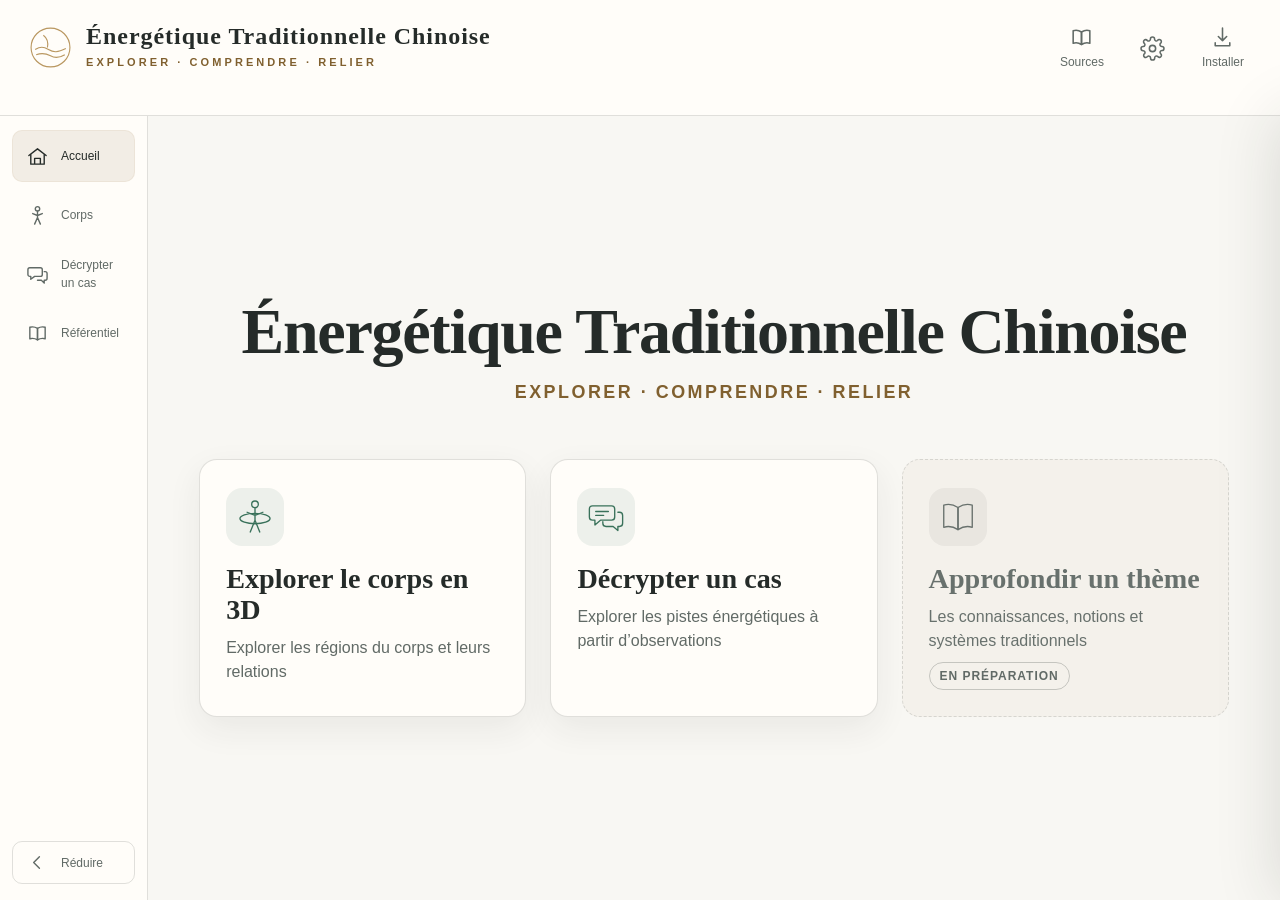
==== index.html @ ff56971a "Démo : bras au-dessus de l'horizontale, Homme de Vitruve (acuponcture 1a4030c)" ====
<!doctype html>
<html lang="fr">
  <head>
    <meta charset="utf-8" />
    <meta name="viewport" content="width=device-width, initial-scale=1, viewport-fit=cover" />
    <title>Énergétique Traditionnelle Chinoise</title>
    <meta
      name="description"
      content="Énergétique Traditionnelle Chinoise : explorer le corps en 3D et décrypter un cas, pour les praticiens des approches utilisant des points traditionnels."
    />
    <link rel="manifest" href="manifest.webmanifest" />
    <meta name="theme-color" content="#f8f7f3" />
    <link rel="icon" type="image/png" sizes="192x192" href="assets/icon-192.png" />
    <link rel="icon" type="image/png" sizes="512x512" href="assets/icon-512.png" />
    <link rel="apple-touch-icon" href="assets/apple-touch-icon.png" />
    <meta name="apple-mobile-web-app-capable" content="yes" />
    <meta name="mobile-web-app-capable" content="yes" />
    <meta name="apple-mobile-web-app-title" content="Énergétique TC" />
    <meta name="apple-mobile-web-app-status-bar-style" content="default" />
    <script type="module" crossorigin src="./assets/index-CVk84VMP.js"></script>
    <link rel="stylesheet" crossorigin href="./assets/index-8s40k66E.css">
  <script id="vite-plugin-pwa:register-sw" src="./registerSW.js"></script></head>
  <body>
    <a class="skip-link" href="#view-home">Aller au contenu principal</a>
    <div class="app-shell">
      <header class="topbar">
        <a
          class="brand-lockup"
          href="#/"
          data-view="home"
          aria-label="Énergétique Traditionnelle Chinoise, accueil"
        >
          <span class="brand-mark" aria-hidden="true">
            <svg viewBox="0 0 44 44" role="img">
              <circle cx="22" cy="22" r="19"></circle>
              <path d="M7 24c5-3 8-3 13 0s9 3 17-1"></path>
              <path d="M8 29c6-2 10-1 14 1 5 3 9 2 14-1"></path>
              <path d="M15 10c4 3 5 7 4 12"></path>
            </svg>
          </span>
          <span>
            <strong>Énergétique Traditionnelle Chinoise</strong>
            <small>Explorer · Comprendre · Relier</small>
          </span>
        </a>

        <div class="search-cluster">
          <form class="global-search" id="search-form" role="search">
            <span class="search-glyph" aria-hidden="true">
              <svg viewBox="0 0 24 24">
                <circle cx="11" cy="11" r="6.5"></circle>
                <path d="m16 16 4 4"></path>
              </svg>
            </span>
            <input
              id="q"
              type="search"
              inputmode="search"
              placeholder="Point, méridien, notion…"
              autocomplete="off"
              autocapitalize="none"
              spellcheck="false"
              aria-label="Recherche directe : un point, un méridien, une fonction, une notion"
            />
            <kbd>Entrée</kbd>
            <button type="submit" id="search-submit" aria-label="Lancer la recherche">
              <svg viewBox="0 0 24 24" aria-hidden="true">
                <circle cx="11" cy="11" r="6.5"></circle>
                <path d="m16 16 4 4"></path>
              </svg>
            </button>
          </form>
          <div class="suggest" id="suggest" aria-label="Recherches suggérées">
            <button type="button" class="chip" data-q="digestion lente">digestion lente</button>
            <button type="button" class="chip" data-q="céphalée">céphalée</button>
            <button type="button" class="chip" data-q="fatigue">fatigue</button>
            <button type="button" class="chip" data-q="nausée">nausée</button>
            <button type="button" class="chip" data-q="lombalgie">lombalgie</button>
          </div>
          <div id="results" class="sr-only" aria-live="polite"></div>
        </div>

        <div class="top-actions">
          <button
            type="button"
            class="top-action"
            data-view="sources"
            aria-label="Consulter les sources"
          >
            <svg viewBox="0 0 24 24" aria-hidden="true">
              <path d="M4 5.5c2.8-.9 5.4-.5 8 1.2v12c-2.6-1.7-5.2-2.1-8-1.2z"></path>
              <path d="M20 5.5c-2.8-.9-5.4-.5-8 1.2v12c2.6-1.7 5.2-2.1 8-1.2z"></path>
            </svg>
            <span>Sources</span>
          </button>
          <button
            type="button"
            class="top-action top-settings"
            data-open-settings
            aria-haspopup="dialog"
            aria-controls="settings-dialog"
            aria-label="Paramètres"
            title="Paramètres"
          >
            <svg viewBox="0 0 24 24" aria-hidden="true">
              <circle cx="12" cy="12" r="3"></circle>
              <path
                d="M19.4 15a1.7 1.7 0 0 0 .3 1.8l.1.1a2 2 0 1 1-2.8 2.8l-.1-.1a1.7 1.7 0 0 0-1.8-.3 1.7 1.7 0 0 0-1 1.5V21a2 2 0 1 1-4 0v-.1a1.7 1.7 0 0 0-1.1-1.5 1.7 1.7 0 0 0-1.8.3l-.1.1a2 2 0 1 1-2.8-2.8l.1-.1a1.7 1.7 0 0 0 .3-1.8 1.7 1.7 0 0 0-1.5-1H3a2 2 0 1 1 0-4h.1a1.7 1.7 0 0 0 1.5-1.1 1.7 1.7 0 0 0-.3-1.8l-.1-.1a2 2 0 1 1 2.8-2.8l.1.1a1.7 1.7 0 0 0 1.8.3H9a1.7 1.7 0 0 0 1-1.5V3a2 2 0 1 1 4 0v.1a1.7 1.7 0 0 0 1 1.5 1.7 1.7 0 0 0 1.8-.3l.1-.1a2 2 0 1 1 2.8 2.8l-.1.1a1.7 1.7 0 0 0-.3 1.8V9a1.7 1.7 0 0 0 1.5 1H21a2 2 0 1 1 0 4h-.1a1.7 1.7 0 0 0-1.5 1Z"
              ></path>
            </svg>
          </button>
          <button
            type="button"
            class="top-action"
            id="install"
            title="Installer l'application"
            hidden
          >
            <svg viewBox="0 0 24 24" aria-hidden="true">
              <path d="M12 3v12m0 0 4-4m-4 4-4-4"></path>
              <path d="M5 17v3h14v-3"></path>
            </svg>
            <span>Installer</span>
          </button>
        </div>
      </header>

      <aside class="primary-rail" aria-label="Navigation principale">
        <nav>
          <button
            type="button"
            class="rail-item is-active"
            data-view="home"
            data-nav-view="home"
            aria-current="page"
          >
            <svg viewBox="0 0 24 24" aria-hidden="true">
              <path d="m3 11 9-7 9 7"></path>
              <path d="M5 10v10h14V10M9 20v-6h6v6"></path>
            </svg>
            <span>Accueil</span>
          </button>
          <button
            type="button"
            class="rail-item"
            data-view="atlas"
            data-nav-view="atlas"
            data-action="focus-body"
          >
            <svg viewBox="0 0 24 24" aria-hidden="true">
              <circle cx="12" cy="5" r="2.3"></circle>
              <path d="M12 7.5v6M7 10l5 2 5-2M9 21l3-7 3 7"></path>
            </svg>
            <span>Corps</span>
          </button>
          <button type="button" class="rail-item" data-view="case" data-nav-view="case">
            <svg viewBox="0 0 24 24" aria-hidden="true">
              <path
                d="M4 5h11a2 2 0 0 1 2 2v5a2 2 0 0 1-2 2H9l-4 3v-3H4a2 2 0 0 1-2-2V7a2 2 0 0 1 2-2Z"
              ></path>
              <path d="M19 9h1a2 2 0 0 1 2 2v5a2 2 0 0 1-2 2h-1v3l-3-3h-4"></path>
            </svg>
            <span>Décrypter un cas</span>
          </button>
          <button
            type="button"
            class="rail-item"
            data-view="search"
            data-nav-view="search"
            data-nav-mode="documentary"
            data-open-referentiel
          >
            <svg viewBox="0 0 24 24" aria-hidden="true">
              <path d="M4 5.5c2.8-.9 5.4-.5 8 1.2v12c-2.6-1.7-5.2-2.1-8-1.2z"></path>
              <path d="M20 5.5c-2.8-.9-5.4-.5-8 1.2v12c2.6-1.7 5.2-2.1 8-1.2z"></path>
            </svg>
            <span>Référentiel</span>
          </button>
        </nav>
        <button type="button" class="rail-collapse" id="rail-collapse" aria-pressed="false">
          <svg viewBox="0 0 24 24" aria-hidden="true">
            <path d="m14 6-6 6 6 6"></path>
          </svg>
          <span>Réduire</span>
        </button>
      </aside>

      <main class="entry-view home-view view" id="view-home" tabindex="-1">
        <section class="home-page-shell" aria-labelledby="home-title">
          <header class="home-hero">
            <h1 id="home-title" data-view-heading tabindex="-1">
              Énergétique Traditionnelle Chinoise
            </h1>
            <p class="home-tagline">Explorer · Comprendre · Relier</p>
          </header>

          <ul class="home-doors" aria-label="Choisir une voie">
            <li>
              <button
                type="button"
                class="home-door"
                data-home-door="body"
                data-view="atlas"
                data-action="focus-body"
              >
                <span class="home-door-icon" aria-hidden="true">
                  <svg viewBox="0 0 48 48">
                    <circle cx="24" cy="8" r="4.2"></circle>
                    <path d="M24 13v15M14 18l10 4 10-4M18 43l6-15 6 15"></path>
                    <ellipse cx="24" cy="26" rx="19" ry="6.5"></ellipse>
                  </svg>
                </span>
                <strong>Explorer le corps en 3D</strong>
                <span class="home-door-text">Explorer les régions du corps et leurs relations</span>
              </button>
            </li>
            <li>
              <button type="button" class="home-door" data-home-door="case" data-view="case">
                <span class="home-door-icon" aria-hidden="true">
                  <svg viewBox="0 0 48 48">
                    <path
                      d="M7 10h24a4 4 0 0 1 4 4v10a4 4 0 0 1-4 4H17l-7 6v-6H7a4 4 0 0 1-4-4V14a4 4 0 0 1 4-4Z"
                    ></path>
                    <path
                      d="M39 18h2a4 4 0 0 1 4 4v10a4 4 0 0 1-4 4h-2v5l-6-5h-9a4 4 0 0 1-4-4v-2"
                    ></path>
                    <path d="M11 17h16M11 22h10"></path>
                  </svg>
                </span>
                <strong>Décrypter un cas</strong>
                <span class="home-door-text"
                  >Explorer les pistes énergétiques à partir d’observations</span
                >
              </button>
            </li>
            <li>
              <div class="home-door is-disabled" aria-disabled="true" data-home-door="theme">
                <span class="home-door-icon" aria-hidden="true">
                  <svg viewBox="0 0 48 48">
                    <path d="M6 9c6-2 12-1 18 3v28c-6-4-12-5-18-3Z"></path>
                    <path d="M42 9c-6-2-12-1-18 3v28c6-4 12-5 18-3Z"></path>
                  </svg>
                </span>
                <strong>Approfondir un thème</strong>
                <span class="home-door-text"
                  >Les connaissances, notions et systèmes traditionnels</span
                >
                <em class="home-door-badge">En préparation</em>
              </div>
            </li>
          </ul>
        </section>
      </main>

      <main class="entry-view case-view view" id="view-case" tabindex="-1" hidden>
        <section class="case-shell" id="case-shell" aria-labelledby="case-title" data-state="empty">
          <header class="case-intro">
            <h1 id="case-title" data-view-heading tabindex="-1">
              Quel cas souhaitez-vous explorer ?
            </h1>
            <p>
              Décrivez librement ce que vous observez : symptômes, localisation, circonstances,
              chronologie, ce qui améliore ou aggrave. Aucun champ n'est imposé.
            </p>
          </header>

          <div class="case-bar" id="case-bar" hidden>
            <button type="button" class="case-bar-home" data-view="home">
              <span aria-hidden="true">←</span> Accueil
            </button>
            <strong>Décrypter un cas</strong>
            <button type="button" class="case-bar-new" id="case-new">Nouveau cas</button>
          </div>

          <ol
            class="case-thread"
            id="case-thread"
            aria-label="Conversation"
            aria-live="polite"
          ></ol>

          <div class="case-dock">
            <p class="case-error" id="case-error" role="alert" hidden></p>
            <div
              class="case-suggestions"
              id="case-suggestions"
              role="group"
              aria-label="Réponses suggérées"
              hidden
            ></div>
            <form class="case-composer" id="case-form">
              <label class="sr-only" for="case-input" id="case-input-label"
                >Observations concernant votre patient</label
              >
              <textarea
                id="case-input"
                rows="2"
                placeholder="Décrivez les observations concernant votre patient…"
                autocomplete="off"
                spellcheck="true"
                enterkeyhint="send"
              ></textarea>
              <button type="submit" id="case-send" disabled>
                <span>Envoyer</span>
                <svg viewBox="0 0 24 24" aria-hidden="true">
                  <path d="M4 12h15M13 6l6 6-6 6"></path>
                </svg>
              </button>
            </form>
            <div class="case-actions" id="case-actions" hidden>
              <button type="button" id="case-unable">Je ne sais pas</button>
              <button type="button" id="case-explore">Explorer les pistes</button>
              <button type="button" id="case-stop">Arrêter les questions</button>
            </div>
          </div>

          <footer class="case-foot">
            <ul class="case-engines" id="case-engines" aria-label="État des moteurs"></ul>
            <label id="case-code-field" class="case-code" hidden>
              Code d'accès du serveur
              <input
                type="password"
                id="case-code"
                autocomplete="off"
                autocapitalize="off"
                autocorrect="off"
                spellcheck="false"
              />
            </label>
            <label class="case-debug-toggle">
              <input type="checkbox" id="case-debug" />
              Mode Debug
            </label>
            <p class="case-safety">
              Outil d'exploration : ni diagnostic, ni protocole. Les pistes restent des hypothèses
              tant qu'elles ne sont pas validées. Rien n'est conservé après la session.
            </p>
          </footer>
          <section class="case-debug" id="case-debug-panel" hidden></section>
        </section>
      </main>

      <main class="entry-view search-page view" id="view-search" tabindex="-1" hidden>
        <section class="entry-page-shell search-page-shell" aria-labelledby="search-page-title">
          <nav class="entry-breadcrumb" aria-label="Fil d'Ariane">
            <button type="button" data-view="home">Accueil</button>
            <span aria-hidden="true">/</span>
            <span id="search-breadcrumb-current" aria-current="page">Référentiel</span>
          </nav>

          <div class="search-page-heading">
            <span class="entry-kicker" id="search-page-kicker">Recherche directe</span>
            <h1 id="search-page-title" data-view-heading tabindex="-1">Référentiel</h1>
            <p id="search-page-lede">
              Vous savez ce que vous cherchez : trouvez l'information dans la base disponible.
            </p>
          </div>

          <fieldset class="search-mode-picker">
            <legend>Point de départ</legend>
            <div class="search-mode-options">
              <button
                type="button"
                class="is-active"
                data-search-mode="documentary"
                aria-pressed="true"
              >
                <span>Référentiel</span>
                <small>Je sais ce que je cherche</small>
              </button>
              <button type="button" data-search-mode="analysis" aria-pressed="false">
                <span>Raisonnement</span>
                <small>Je pars de ce que j'observe</small>
              </button>
            </div>
          </fieldset>

          <div class="search-page-card">
            <p id="search-mode-description">
              Trouvez des points et régions dans la base disponible, sans ouvrir le raisonnement.
            </p>
            <section id="clarifier" class="clarifier" aria-labelledby="clarifier-title" hidden>
              <div class="clarifier-head">
                <h2 id="clarifier-title">Clarification de la plainte</h2>
                <label class="clarifier-debug-toggle">
                  <input type="checkbox" id="clarifier-debug" checked />
                  Mode Debug
                </label>
              </div>
              <div class="clarifier-assistant">
                <p id="clarifier-assistant-status" role="status"></p>
                <label class="clarifier-debug-toggle" hidden>
                  <input type="checkbox" id="clarifier-assistant" checked />
                  Utiliser le modèle de langage
                </label>
                <label id="clarifier-code-field" class="clarifier-code" hidden>
                  Code d'accès
                  <input
                    type="password"
                    id="clarifier-code"
                    autocomplete="off"
                    autocapitalize="off"
                    autocorrect="off"
                    spellcheck="false"
                  />
                </label>
              </div>
              <p>
                Saisissez la plainte avec les mots du patient. Une seule question à la fois, puis
                une synthèse factuelle : aucune interprétation d'acupuncture, aucun diagnostic.
              </p>
              <ol id="clarifier-log" class="clarifier-log" aria-live="polite" hidden></ol>
              <p id="clarifier-error" class="clarifier-error" role="alert" hidden></p>
              <form id="clarifier-form" class="clarifier-form">
                <div
                  id="clarifier-suggestions"
                  class="clarifier-suggestions"
                  role="group"
                  aria-label="Réponses suggérées"
                ></div>
                <div class="clarifier-input-field">
                  <label id="clarifier-input-label" for="clarifier-input">Plainte du patient</label>
                  <textarea id="clarifier-input" rows="3" autocomplete="off"></textarea>
                </div>
                <div class="clarifier-actions">
                  <button type="submit" id="clarifier-send" disabled>Commencer</button>
                  <button type="button" id="clarifier-unable" hidden>Je ne sais pas</button>
                  <button type="button" id="clarifier-stop" hidden>Arrêter et synthétiser</button>
                  <button type="button" id="clarifier-reset">Recommencer</button>
                </div>
              </form>
              <section
                id="clarifier-synthesis"
                class="clarifier-synthesis"
                aria-live="polite"
                hidden
              ></section>
              <section id="clarifier-debug-panel" class="clarifier-debug" hidden></section>
            </section>
            <section
              id="clinical-v3"
              class="clinical-v3"
              aria-labelledby="clinical-v3-title"
              hidden
            >
              <h2 id="clinical-v3-title">Traduction descriptive V3</h2>
              <p>
                Décrivez un cas fictif. La lecture sépare ce qui est exprimé de ce qui reste inconnu
                ; elle ne choisit ni diagnostic, ni traitement, ni point.
              </p>
              <label for="clinical-v3-input">Description du cas</label>
              <textarea
                id="clinical-v3-input"
                rows="4"
                autocomplete="off"
                placeholder="Ex. ventre gonflé + fatigue après repas"
              ></textarea>
              <div class="clinical-v3-actions">
                <button type="button" id="clinical-v3-run" disabled>
                  Traduire les observations
                </button>
                <button type="button" id="clinical-v3-clear">Effacer</button>
              </div>
              <p id="clinical-v3-status" role="status" aria-live="polite"></p>
              <div id="clinical-v3-result" hidden></div>
            </section>
            <p id="search-guided-context" class="search-guided-context" hidden>
              Parcours guidé existant : saisissez un motif court pour ouvrir les grilles manuelles.
            </p>
            <form id="search-page-form" class="search-page-form" role="search">
              <label id="search-page-q-label" for="search-page-q"
                >Terme, indication, fonction, code ou région</label
              >
              <div class="search-page-field">
                <span aria-hidden="true">
                  <svg viewBox="0 0 24 24">
                    <circle cx="11" cy="11" r="6.5"></circle>
                    <path d="m16 16 4 4"></path>
                  </svg>
                </span>
                <input
                  id="search-page-q"
                  type="search"
                  inputmode="search"
                  placeholder="Ex. céphalée, insomnie, E36, jambe…"
                  autocomplete="off"
                  spellcheck="false"
                />
              </div>
              <button type="submit" id="search-page-submit">Afficher les correspondances</button>
            </form>
            <div id="search-zone" class="search-zone" hidden>
              <span id="search-zone-label"></span>
              <button type="button" id="search-zone-clear" aria-label="Retirer le filtre de zone">
                Retirer ×
              </button>
              <small
                >Seule la région est filtrée ; côté et face ne sont pas encore renseignés.</small
              >
            </div>
            <section
              id="search-region-matches"
              class="search-region-matches"
              aria-labelledby="search-region-title"
              hidden
            >
              <h2 id="search-region-title">Ouvrir une région anatomique</h2>
              <p>Choisissez une zone du mannequin. Cette action ne sélectionne aucun point.</p>
              <div id="search-region-face-field" class="search-region-face" hidden>
                <label for="search-region-face">Face du plan local</label>
                <select id="search-region-face">
                  <option value="anterior">Antérieure</option>
                  <option value="posterior">Postérieure</option>
                  <option value="medial">Médiale</option>
                  <option value="lateral">Latérale</option>
                </select>
              </div>
              <div id="search-region-options" class="search-region-options"></div>
            </section>
            <section
              id="search-notion-matches"
              class="search-region-matches search-notion-matches"
              aria-labelledby="search-notion-title"
              hidden
            >
              <h2 id="search-notion-title">Notions</h2>
              <p>Écrites selon la transcription choisie dans les Paramètres.</p>
              <ul id="search-notion-options"></ul>
            </section>
            <div id="search-page-suggest" class="search-page-suggest" aria-label="Exemples">
              <button type="button" data-q="digestion lente">digestion lente</button>
              <button type="button" data-q="céphalée">céphalée</button>
              <button type="button" data-q="fatigue">fatigue</button>
              <button type="button" data-q="E36">E36</button>
            </div>
            <p id="search-page-status" class="search-page-status" role="status" aria-live="polite">
              Saisissez un terme pour consulter les correspondances documentaires.
            </p>
          </div>

          <section
            class="search-referentiel"
            data-referentiel-index
            aria-labelledby="search-referentiel-title"
          >
            <h2 id="search-referentiel-title">Explorer le référentiel</h2>
            <div class="referentiel-pills" data-referentiel-list></div>
            <div class="referentiel-detail" data-referentiel-detail aria-live="polite" hidden></div>
          </section>

          <aside class="search-safety-note">
            <strong>Repère de fonctionnement</strong>
            <p>
              Le référentiel affiche uniquement les données disponibles. Le raisonnement accompagne
              le praticien : il ne produit ni diagnostic, ni prescription, ni sélection automatique
              de point.
            </p>
          </aside>
        </section>
      </main>

      <main class="entry-view sources-view view" id="view-sources" tabindex="-1" hidden>
        <section class="entry-page-shell sources-page-shell" aria-labelledby="source-title">
          <button type="button" class="source-back" id="source-back" data-source-back>
            Retour à l’accueil
          </button>
          <header class="source-header">
            <span class="entry-kicker">Source</span>
            <h1 id="source-title" data-view-heading tabindex="-1">Sources et provenances</h1>
            <p id="source-offline" role="status" hidden>
              Hors ligne : les données locales restent disponibles ; les liens externes ne le sont
              pas.
            </p>
          </header>
          <div id="source-content"></div>
          <button type="button" class="source-feedback-link" data-view="feedback">
            Signaler une correction ou une amélioration
          </button>
        </section>
      </main>

      <main class="entry-view feedback-view view" id="view-feedback" tabindex="-1" hidden>
        <section class="entry-page-shell feedback-page-shell" aria-labelledby="feedback-title">
          <button type="button" class="source-back" id="feedback-back">Retour</button>
          <header class="feedback-header">
            <span class="entry-kicker">Retour utilisateur</span>
            <h1 id="feedback-title" data-view-heading tabindex="-1">
              Signaler une correction ou une amélioration
            </h1>
            <p>
              L'envoi direct n'est pas encore disponible. Le contenu peut être copié et transmis à
              l'équipe du projet.
            </p>
          </header>
          <p class="feedback-safety" id="feedback-safety">
            Ne saisissez aucune donnée de patient ni de cas clinique identifiable. Ce brouillon
            n'est ni envoyé ni enregistré.
          </p>
          <p class="feedback-context" id="feedback-context"></p>
          <form id="feedback-form" novalidate>
            <label for="feedback-kind">Type de retour <span aria-hidden="true">*</span></label>
            <select id="feedback-kind" required aria-required="true">
              <option value="">Choisir un type</option>
              <option value="correction">Correction de contenu</option>
              <option value="amelioration">Amélioration</option>
              <option value="probleme">Problème technique</option>
            </select>
            <label for="feedback-element">Élément concerné</label>
            <input id="feedback-element" type="text" maxlength="160" autocomplete="off" />
            <label for="feedback-description">Description <span aria-hidden="true">*</span></label>
            <textarea
              id="feedback-description"
              rows="6"
              maxlength="2000"
              required
              aria-required="true"
              aria-describedby="feedback-safety"
            ></textarea>
            <label for="feedback-source">Source ou précision utile</label>
            <textarea id="feedback-source" rows="3" maxlength="600"></textarea>
            <button type="submit" class="feedback-copy-button">Copier le retour</button>
            <p id="feedback-status" role="status" aria-live="polite"></p>
          </form>
          <div id="feedback-manual" hidden>
            <label for="feedback-copy-text">Texte à copier manuellement</label>
            <textarea id="feedback-copy-text" rows="10" readonly></textarea>
          </div>
        </section>
      </main>

      <main class="entry-view view" id="view-administration" tabindex="-1" hidden>
        <section class="entry-page-shell sources-page-shell" aria-labelledby="administration-title">
          <header class="source-header">
            <span class="entry-kicker">Administration</span>
            <h1 id="administration-title" data-view-heading tabindex="-1">
              Administration indisponible dans cette version.
            </h1>
            <p>
              Aucun compte, rôle ou service d’administration n’est activé dans cette version de
              l’application.
            </p>
          </header>
          <button type="button" class="source-feedback-link" data-view="home">
            Retour à l’accueil
          </button>
        </section>
      </main>

      <main class="clinical-workspace view" id="view-atlas" tabindex="-1" hidden>
        <aside
          class="explorer-layers panel"
          id="explorer-layers"
          aria-labelledby="explorer-layers-title"
          hidden
        >
          <header class="explorer-layers-head">
            <h2 id="explorer-layers-title">Calques</h2>
            <button
              type="button"
              class="explorer-icon-button"
              id="explorer-layers-close"
              aria-label="Fermer les calques"
            >
              <svg viewBox="0 0 24 24" aria-hidden="true">
                <path d="m6 6 12 12M18 6 6 18"></path>
              </svg>
            </button>
          </header>
          <button type="button" class="explorer-hide-all" id="explorer-hide-all">
            Tout masquer
          </button>
          <div class="explorer-layer-tree" id="explorer-layer-tree"></div>
          <p class="explorer-layers-note">
            Un calque n'est activable que si ses tracés ou ses points sont disponibles et validés.
            Les autres restent visibles, grisés, avec la mention « À venir ».
          </p>
        </aside>

        <section class="anatomy-panel panel" id="anatomy-panel" aria-labelledby="anatomy-title">
          <header class="panel-heading">
            <div>
              <span class="panel-kicker">Navigation anatomique</span>
              <h2 id="anatomy-title">Vue globale</h2>
            </div>
            <div class="anatomy-heading-actions">
              <button
                type="button"
                class="anatomy-close"
                id="anatomy-close"
                aria-label="Fermer la navigation anatomique"
              >
                <svg viewBox="0 0 24 24" aria-hidden="true">
                  <path d="m6 6 12 12M18 6 6 18"></path>
                </svg>
              </button>
            </div>
          </header>

          <div class="anatomy-map">
            <svg
              id="body-navigator"
              viewBox="0 0 100 200"
              role="group"
              aria-label="Mannequin anatomique interactif : sélectionnez une zone pour zoomer dans le modèle 3D"
            ></svg>
          </div>
          <p class="anatomy-asset-missing" id="anatomy-asset-missing" hidden>
            Le mannequin 2D est indisponible. Utilisez la liste des zones ci-dessous.
          </p>

          <div class="anatomy-status">
            <span>Zone active</span>
            <strong id="anatomy-region">Corps entier</strong>
          </div>
          <details class="anatomy-zone-list" id="anatomy-zone-list">
            <summary>Liste des zones</summary>
            <div id="anatomy-zone-options" aria-label="Zones anatomiques"></div>
          </details>
        </section>

        <section class="viewer-panel panel" aria-labelledby="viewer-title">
          <div class="explorer-toolbar">
            <h1 class="explorer-title" id="explorer-title" data-view-heading tabindex="-1">
              Explorer le corps
            </h1>
            <div class="explorer-sex" role="group" aria-label="Modèle affiché">
              <button type="button" data-explorer-sex="m" aria-pressed="true">Homme</button>
              <button type="button" data-explorer-sex="f" aria-pressed="false">Femme</button>
            </div>
            <button
              type="button"
              class="explorer-layers-toggle"
              id="explorer-layers-toggle"
              aria-controls="explorer-layers"
              aria-expanded="false"
            >
              <svg viewBox="0 0 24 24" aria-hidden="true">
                <path d="m12 3 9 5-9 5-9-5Z"></path>
                <path d="m3 13 9 5 9-5"></path>
              </svg>
              Calques
            </button>
          </div>
          <header class="viewer-heading">
            <div>
              <span class="panel-kicker" id="viewer-kicker">Corps · vue 3D</span>
              <h1 id="viewer-title" data-view-heading tabindex="-1">Choisir une zone du corps</h1>
              <p id="body-region">
                Choisissez une zone sur le mannequin ou dans la liste, ou faites pivoter le modèle.
              </p>
            </div>
            <div class="viewer-heading-actions">
              <span class="precision-badge" id="viewer-mode-badge">Positions approximatives</span>
              <button type="button" class="section-back" id="explore-local-anatomy">
                Explorer le genou
              </button>
              <button
                type="button"
                class="results-jump"
                id="results-jump"
                aria-controls="point-results"
                hidden
              >
                <span id="results-jump-label">Voir les points</span>
                <span aria-hidden="true">↓</span>
              </button>
              <button
                type="button"
                class="anatomy-open"
                data-action="show-zones"
                aria-controls="anatomy-panel"
                aria-expanded="false"
              >
                <svg viewBox="0 0 24 24" aria-hidden="true">
                  <circle cx="12" cy="5" r="2.3"></circle>
                  <path d="M12 7.5v6M7 10l5 2 5-2M9 21l3-7 3 7"></path>
                </svg>
                Zones
              </button>
            </div>
          </header>

          <nav
            class="body-section-nav"
            id="body-section-nav"
            aria-label="Plan anatomique local"
            hidden
          >
            <button type="button" class="section-back" id="body-section-back">
              <span aria-hidden="true">←</span>
              Corps entier
            </button>
            <ol class="section-breadcrumb" id="body-section-breadcrumb" aria-live="polite"></ol>
            <div class="section-faces" role="group" aria-label="Face anatomique affichée">
              <button type="button" data-section-face="anterior">Antérieure</button>
              <button type="button" data-section-face="posterior">Postérieure</button>
              <button type="button" data-section-face="medial">Médiale</button>
              <button type="button" data-section-face="lateral">Latérale</button>
            </div>
            <button type="button" class="section-search" id="search-in-section">
              Rechercher dans cette zone
            </button>
          </nav>

          <div class="body-3d-stage" id="body-3d-stage" aria-busy="true">
            <div class="body-3d-loading" id="body-3d-loading" role="status" aria-live="polite">
              <span aria-hidden="true"></span>
              <strong>Préparation du corps 3D</strong>
              <small>Chargement des structures anatomiques…</small>
            </div>
            <canvas
              id="body-3d"
              role="img"
              tabindex="0"
              aria-label="Modèle 3D interactif du corps humain avec squelette anatomique"
            ></canvas>
            <div class="body-3d-fallback" id="body-3d-fallback" hidden>
              <strong>Visualisation 3D indisponible</strong>
              <span>WebGL doit être activé pour afficher le modèle anatomique.</span>
            </div>
            <div class="stage-label" id="body-stage-label">
              Glissez pour tourner · touchez un genou ou une jambe
            </div>
            <div class="explorer-stage-tools">
              <span class="explorer-family" id="explorer-family" aria-live="polite"
                >Vue de face</span
              >
              <button type="button" id="explorer-recenter">Recentrer</button>
              <button type="button" id="explorer-whole-body">Corps entier</button>
            </div>
            <div
              class="explorer-hover-label"
              id="explorer-hover-label"
              aria-hidden="true"
              hidden
            ></div>
            <div class="stage-controls" aria-label="Contrôles de la vue 3D">
              <button type="button" id="body-zoom-in" aria-label="Zoomer" title="Zoomer">+</button>
              <button type="button" id="body-zoom-out" aria-label="Dézoomer" title="Dézoomer">
                −
              </button>
              <button
                type="button"
                id="body-reset"
                aria-label="Recentrer le modèle"
                title="Recentrer le modèle"
              >
                <svg viewBox="0 0 24 24" aria-hidden="true">
                  <circle cx="12" cy="12" r="3"></circle>
                  <path d="M12 2v4m0 12v4M2 12h4m12 0h4"></path>
                </svg>
              </button>
            </div>
            <button
              type="button"
              class="body-layer-toggle"
              id="body-skeleton"
              aria-pressed="true"
              aria-label="Masquer le squelette anatomique"
              title="Masquer le squelette anatomique"
            >
              <svg viewBox="0 0 24 24" aria-hidden="true">
                <path
                  d="M12 3v18M7.5 7.2Q12 10 16.5 7.2M6.8 10Q12 13.4 17.2 10M8 13q4 2.7 8 0M9.2 17 6.5 21M14.8 17l2.7 4"
                ></path>
                <circle cx="12" cy="3" r="1.8"></circle>
              </svg>
              <span>Squelette</span>
            </button>
            <button
              type="button"
              class="body-sex"
              id="body-sex"
              aria-pressed="false"
              aria-label="Afficher le modèle femme"
              title="Afficher le modèle femme"
            >
              <svg viewBox="0 0 24 24" aria-hidden="true">
                <circle cx="12" cy="8" r="4"></circle>
                <path d="M12 12v9M8.5 17.5h7"></path>
              </svg>
              <span>Femme</span>
            </button>
          </div>

          <footer class="viewer-foot">
            <span class="viewer-legend" id="viewer-point-legend"><i></i> Point correspondant</span>
            <span id="body-hint">Les positions sans calibration précise sont approximatives.</span>
          </footer>
        </section>

        <section
          class="explorer-detail panel"
          id="explorer-detail"
          aria-labelledby="explorer-detail-title"
          data-state="empty"
        >
          <button type="button" class="explorer-detail-back" id="explorer-detail-back">
            <span aria-hidden="true">←</span> Retour au corps entier
          </button>
          <header class="explorer-detail-head">
            <div>
              <span class="panel-kicker" id="explorer-detail-kicker">Vue agrandie</span>
              <h2 id="explorer-detail-title" tabindex="-1">Sélectionnez une zone du corps</h2>
            </div>
            <button
              type="button"
              class="explorer-detail-expand"
              id="explorer-detail-expand"
              aria-pressed="false"
              hidden
            >
              Agrandir
            </button>
          </header>
          <div
            class="explorer-faces"
            id="explorer-faces"
            role="group"
            aria-label="Face affichée dans la vue agrandie"
            hidden
          ></div>
          <div class="explorer-detail-stage" id="explorer-detail-stage">
            <canvas id="explorer-detail-canvas" role="img" aria-label="Vue agrandie"></canvas>
            <p class="explorer-detail-empty" id="explorer-detail-empty">
              Sélectionnez une zone du corps
            </p>
          </div>
          <p class="explorer-detail-note" id="explorer-detail-note" role="status"></p>
          <button type="button" class="explorer-detail-local" id="explorer-detail-local" hidden>
            Ouvrir le plan anatomique
          </button>
          <details class="explorer-zone-list" id="explorer-zone-list">
            <summary>Zones de la vue <span id="explorer-zone-family">de face</span></summary>
            <div class="explorer-zone-options" id="explorer-zone-options"></div>
          </details>
        </section>

        <aside class="inspector-panel panel" aria-label="Inspecteur clinique">
          <div class="inspector-tabs" role="tablist" aria-label="Contenu de l'inspecteur">
            <button
              type="button"
              role="tab"
              data-inspector-tab="reasoning"
              aria-selected="false"
              tabindex="-1"
            >
              Parcours
            </button>
            <button
              type="button"
              role="tab"
              data-inspector-tab="view"
              aria-selected="false"
              tabindex="-1"
            >
              Vue
            </button>
            <button
              type="button"
              role="tab"
              data-inspector-tab="layers"
              aria-selected="false"
              tabindex="-1"
            >
              Couches
            </button>
            <button
              type="button"
              role="tab"
              data-inspector-tab="points"
              class="is-active"
              aria-selected="true"
            >
              Points
            </button>
            <button
              type="button"
              role="tab"
              data-inspector-tab="relations"
              aria-selected="false"
              tabindex="-1"
            >
              Relations
            </button>
          </div>

          <div class="inspector-content">
            <section class="inspector-pane reasoning-pane" data-inspector-pane="reasoning" hidden>
              <div id="reasoning-root"></div>
            </section>
            <section class="inspector-pane" data-inspector-pane="view" hidden>
              <div class="pane-title">
                <span>Orientation du modèle</span>
                <small>Vue active</small>
              </div>
              <div class="view-grid">
                <button type="button" class="is-active" data-preset="front">Face</button>
                <button type="button" data-preset="back">Dos</button>
                <button type="button" data-preset="left">Profil gauche</button>
                <button type="button" data-preset="right">Profil droit</button>
              </div>
              <p class="view-help">
                Glissez pour tourner, glissez à deux doigts pour déplacer, pincez ou utilisez + / −
                pour zoomer.
              </p>
              <button type="button" class="tab-link" data-inspector-jump="layers">
                Gérer les couches de lecture
                <span aria-hidden="true">→</span>
              </button>
            </section>

            <section class="inspector-pane layer-pane" data-inspector-pane="layers" hidden>
              <div class="pane-title">
                <span>Couches de lecture</span>
                <small>Effet immédiat</small>
              </div>
              <p class="layer-intro">
                Superposez les repères disponibles. Les réseaux sans géométrie sourcée restent
                volontairement verrouillés.
              </p>
              <button
                type="button"
                id="layer-batch-open"
                class="layer-batch-open"
                aria-controls="layer-batch-panel"
                aria-expanded="false"
              >
                Préparer plusieurs couches
              </button>
              <div id="layer-batch-panel" class="layer-batch-panel" hidden>
                <p>
                  La scène ne change qu'après « Appliquer ». Un changement direct de couche annule
                  cette préparation.
                </p>
                <fieldset>
                  <legend>Couches disponibles</legend>
                  <div id="layer-batch-options"></div>
                </fieldset>
                <div class="layer-batch-actions">
                  <button type="button" id="layer-batch-reset">Réinitialiser ce panneau</button>
                  <button type="button" id="layer-batch-cancel">Annuler</button>
                  <button type="button" id="layer-batch-apply">Appliquer</button>
                </div>
              </div>
              <p id="layer-batch-status" class="layer-batch-status" role="status"></p>
              <div id="anatomy-structures"></div>
              <div id="clinical-layer-list" class="clinical-layer-list"></div>
            </section>

            <section class="inspector-pane" data-inspector-pane="points">
              <div class="pane-title">
                <span id="search-summary">Points du secteur</span>
                <span class="pane-title-actions">
                  <small id="result-count">0 résultat</small>
                  <button type="button" id="modify-search" hidden>Modifier la recherche</button>
                </span>
              </div>
              <div class="point-results" id="point-results">
                <div class="inspector-empty">
                  Saisissez une indication pour afficher les points correspondants.
                </div>
              </div>
            </section>

            <section class="inspector-pane" data-inspector-pane="relations" hidden>
              <div id="relations-root"></div>
            </section>

            <div class="clinical-accordions">
              <details open>
                <summary>
                  <span class="summary-icon summary-route" aria-hidden="true">
                    <svg viewBox="0 0 24 24">
                      <path d="M4 7h10a3 3 0 0 1 0 6H9a3 3 0 0 0 0 6h11"></path>
                      <circle cx="4" cy="7" r="1.5"></circle>
                      <circle cx="20" cy="19" r="1.5"></circle>
                    </svg>
                  </span>
                  Sélection clinique
                </summary>
                <div id="selection-overview" class="detail-content">Aucun point sélectionné.</div>
              </details>
              <details>
                <summary>
                  <span class="summary-icon summary-point" aria-hidden="true">
                    <svg viewBox="0 0 24 24">
                      <circle cx="12" cy="10" r="4"></circle>
                      <path d="M12 14v7"></path>
                    </svg>
                  </span>
                  Localisation
                </summary>
                <div id="selection-location" class="detail-content">
                  Sélectionnez un résultat pour consulter sa localisation.
                </div>
              </details>
              <details>
                <summary>
                  <span class="summary-icon summary-element" aria-hidden="true">
                    <svg viewBox="0 0 24 24">
                      <circle cx="12" cy="12" r="7"></circle>
                      <path d="M12 5a7 7 0 0 1 0 14c2-2 2-5 0-7s-2-5 0-7Z"></path>
                    </svg>
                  </span>
                  Méridien et élément
                </summary>
                <div id="selection-meridian" class="detail-content">
                  Aucune donnée sélectionnée.
                </div>
              </details>
              <details>
                <summary>
                  <span class="summary-icon summary-source" aria-hidden="true">
                    <svg viewBox="0 0 24 24">
                      <path d="M6 4h12v16H6zM9 8h6M9 12h6M9 16h4"></path>
                    </svg>
                  </span>
                  Données
                </summary>
                <div class="detail-content">
                  Base de démonstration locale — à remplacer par la base clinique définitive.
                </div>
              </details>
            </div>
          </div>
        </aside>
      </main>

      <button
        type="button"
        class="anatomy-backdrop"
        id="anatomy-backdrop"
        aria-label="Fermer la navigation anatomique"
        hidden
      ></button>

      <nav class="mobile-nav" aria-label="Navigation mobile">
        <button
          type="button"
          class="is-active"
          data-view="home"
          data-nav-view="home"
          aria-current="page"
        >
          <svg viewBox="0 0 24 24" aria-hidden="true">
            <path d="m3 11 9-7 9 7M5 10v10h14V10"></path>
          </svg>
          Accueil
        </button>
        <button type="button" data-view="atlas" data-nav-view="atlas" data-action="focus-body">
          <svg viewBox="0 0 24 24" aria-hidden="true">
            <circle cx="12" cy="5" r="2.3"></circle>
            <path d="M12 7.5v6M7 10l5 2 5-2M9 21l3-7 3 7"></path>
          </svg>
          Corps
        </button>
        <button type="button" data-view="case" data-nav-view="case">
          <svg viewBox="0 0 24 24" aria-hidden="true">
            <path
              d="M4 5h11a2 2 0 0 1 2 2v5a2 2 0 0 1-2 2H9l-4 3v-3H4a2 2 0 0 1-2-2V7a2 2 0 0 1 2-2Z"
            ></path>
            <path d="M19 9h1a2 2 0 0 1 2 2v5a2 2 0 0 1-2 2h-1v3l-3-3h-4"></path>
          </svg>
          Cas
        </button>
        <button
          type="button"
          data-view="search"
          data-nav-view="search"
          data-nav-mode="documentary"
          data-open-referentiel
        >
          <svg viewBox="0 0 24 24" aria-hidden="true">
            <path d="M4 5.5c2.8-.9 5.4-.5 8 1.2v12c-2.6-1.7-5.2-2.1-8-1.2z"></path>
            <path d="M20 5.5c-2.8-.9-5.4-.5-8 1.2v12c2.6-1.7 5.2-2.1 8-1.2z"></path>
          </svg>
          Référentiel
        </button>
      </nav>

      <div
        class="sheet"
        id="sheet"
        role="dialog"
        aria-modal="true"
        aria-hidden="true"
        aria-labelledby="sheet-title"
      >
        <button type="button" class="sheet-close" data-sheet-close aria-label="Fermer la fiche">
          <svg viewBox="0 0 24 24" aria-hidden="true">
            <path d="m6 6 12 12M18 6 6 18"></path>
          </svg>
        </button>
        <div class="grip" aria-hidden="true"></div>
        <div id="sheet-content"></div>
      </div>

      <div class="settings-backdrop" id="settings-backdrop" hidden></div>
      <div
        class="settings-dialog"
        id="settings-dialog"
        role="dialog"
        aria-modal="true"
        aria-labelledby="settings-title"
        hidden
      >
        <header class="settings-head">
          <h2 id="settings-title">Paramètres</h2>
          <button
            type="button"
            class="explorer-icon-button"
            id="settings-close"
            aria-label="Fermer les paramètres"
          >
            <svg viewBox="0 0 24 24" aria-hidden="true">
              <path d="m6 6 12 12M18 6 6 18"></path>
            </svg>
          </button>
        </header>
        <form id="settings-form" class="settings-form">
          <fieldset>
            <legend>Écriture des codes de points</legend>
            <div id="settings-point-code"></div>
          </fieldset>
          <fieldset>
            <legend>Transcription des termes chinois</legend>
            <div id="settings-transcription"></div>
            <p class="settings-note" id="settings-transcription-note"></p>
          </fieldset>
          <fieldset>
            <legend>Options</legend>
            <label class="settings-check">
              <input type="checkbox" name="secondary" />
              <span>Afficher une nomenclature secondaire sous le nom principal</span>
            </label>
            <label class="settings-check">
              <input type="checkbox" name="hanzi" />
              <span>Caractères chinois, lorsqu'ils sont disponibles et vérifiés</span>
            </label>
          </fieldset>
          <p class="settings-note">
            Préférences gardées sur cet appareil et appliquées immédiatement. La recherche reconnaît
            toutes les écritures, quel que soit ce réglage.
          </p>
        </form>
      </div>

      <div class="toast" id="toast" role="status" aria-live="polite"></div>
    </div>

  </body>
</html>
---- assets/index-8s40k66E.css ----
@font-face{font-family:Cormorant Garamond;font-style:normal;font-weight:500;font-display:swap;src:url(./cormorant-garamond-latin-500-normal-BsRWmXhO.woff2)format("woff2")}@font-face{font-family:Cormorant Garamond;font-style:normal;font-weight:600;font-display:swap;src:url(./cormorant-garamond-latin-600-normal-Co1r35X9.woff2)format("woff2")}@font-face{font-family:Ma Shan Zheng;font-style:normal;font-weight:400;font-display:swap;src:url(./ma-shan-zheng-subset-OBtm1IZe.woff2)format("woff2")}@font-face{font-family:"Source Sans 3";font-style:normal;font-weight:200 900;font-display:swap;src:url(./source-sans-3-latin-wght-normal-BqRLTx4X.woff2)format("woff2");unicode-range:U+??,U+131,U+152-153,U+2BB-2BC,U+2C6,U+2DA,U+2DC,U+304,U+308,U+329,U+2000-206F,U+20AC,U+2122,U+2191,U+2193,U+2212,U+2215,U+FEFF,U+FFFD}:root{--porcelain:#f8f7f3;--paper:#fffdf9;--paper-2:#f4f1eb;--paper-3:#ece8df;--ink:#252b29;--ink-2:#616a66;--ink-3:#68716d;--jade:#39715a;--jade-2:#285642;--bronze:#b99760;--bronze-ink:#80602f;--bronze-soft:#e9dcc7;--cinabre:#b65343;--blue:#4b7fa2;--line:#30363326;--line-strong:#3036333d;--shadow:0 12px 34px #282b2812;--f-display:"Cormorant Garamond", Georgia, serif;--f-hanzi:"Ma Shan Zheng", serif;--f-ui:"Source Sans 3", "Avenir Next", "Segoe UI", Helvetica, Arial, sans-serif;--rail-width:148px;--radius-panel:14px;--control-sm:40px;--control-touch:44px;--motion-fast:.14s;--motion-ui:.2s;--focus-ring:0 0 0 3px #39715a33}*{box-sizing:border-box;-webkit-tap-highlight-color:#39715a24}html,body{min-height:100%;margin:0}body{min-width:320px;color:var(--ink);font-family:var(--f-ui);overscroll-behavior:none;background:#d9d8d2;font-size:14px;line-height:1.5}button,input{font:inherit}button{color:inherit;touch-action:manipulation}button:focus-visible,input:focus-visible,summary:focus-visible,a:focus-visible{outline:3px solid var(--jade);outline-offset:3px}button:not(:disabled){transition:color var(--motion-fast) ease, background-color var(--motion-fast) ease, border-color var(--motion-fast) ease, box-shadow var(--motion-fast) ease}button:not(:disabled):active{filter:brightness(.96)}svg{display:block}.skip-link{z-index:1000;background:var(--jade-2);color:#fff;transition:transform var(--motion-fast) ease;border-radius:8px;padding:10px 14px;font-weight:700;text-decoration:none;position:fixed;top:10px;left:10px;transform:translateY(-160%)}.skip-link:focus{transform:translateY(0)}.sr-only{clip:rect(0, 0, 0, 0)!important;white-space:nowrap!important;border:0!important;width:1px!important;height:1px!important;margin:-1px!important;padding:0!important;position:absolute!important;overflow:hidden!important}.app-shell{grid-template:"topbar topbar" auto "rail workspace" minmax(0, 1fr) / var(--rail-width) minmax(0, 1fr);background:var(--porcelain);width:100%;min-height:100dvh;display:grid;position:relative;overflow:hidden}.topbar{z-index:20;border-bottom:1px solid var(--line);background:#fffdf9f7;grid-area:topbar;grid-template-columns:minmax(210px,280px) minmax(360px,760px) minmax(130px,1fr);align-items:start;gap:clamp(20px,4vw,70px);min-height:116px;padding:20px 28px 14px;display:grid;position:relative}.brand-lockup{width:max-content;max-width:100%;color:inherit;align-items:center;gap:13px;padding-top:4px;text-decoration:none;display:inline-flex}.brand-mark{width:45px;height:45px;color:var(--bronze)}.brand-mark svg{fill:none;stroke:currentColor;stroke-width:1.1px;width:100%;height:100%}.brand-lockup strong{font-family:var(--f-display);letter-spacing:.04em;font-size:24px;font-weight:600;line-height:1;display:block}.app-shell:not([data-current-view=home]):not([data-current-view=search]):not([data-current-view=case]) .brand-lockup strong{letter-spacing:.02em;font-size:20px}.brand-lockup small{color:var(--bronze-ink);letter-spacing:.28em;text-transform:uppercase;margin-top:6px;font-size:11px;font-weight:600;display:block}.top-actions{justify-self:end;gap:12px;display:flex}.top-action{min-width:58px;min-height:56px;color:var(--ink-2);cursor:pointer;background:0 0;border:0;border-radius:10px;place-items:center;gap:2px;padding:5px 8px;display:grid}.top-action:hover{background:var(--paper-2);color:var(--ink)}.top-action svg{fill:none;stroke:currentColor;stroke-width:1.5px;stroke-linecap:round;stroke-linejoin:round;width:25px;height:25px}.top-action span{font-size:12px}.primary-rail{z-index:10;background:var(--paper);border-right:1px solid var(--line);flex-direction:column;grid-area:rail;justify-content:space-between;min-height:0;padding:14px 12px 16px;transition:width .18s;display:flex;position:relative}.primary-rail nav{gap:7px;display:grid}.rail-item,.rail-collapse{width:100%;min-height:52px;color:var(--ink-2);text-align:left;cursor:pointer;background:0 0;border:1px solid #0000;border-radius:10px;align-items:center;gap:12px;padding:0 13px;font-size:12px;display:flex}.rail-item svg,.rail-collapse svg{fill:none;stroke:currentColor;stroke-width:1.45px;stroke-linecap:round;stroke-linejoin:round;flex:none;width:23px;height:23px}.rail-item:hover,.rail-item.is-active{color:var(--ink);background:#f2ede5;border-color:#b997601a}.rail-collapse{border-color:var(--line);min-height:43px}.rail-collapsed{--rail-width:72px}.rail-collapsed .rail-item,.rail-collapsed .rail-collapse{justify-content:center;padding-inline:0}.rail-collapsed .primary-rail span{display:none}.rail-collapsed .rail-collapse svg{transform:rotate(180deg)}.view[hidden]{display:none!important}.mobile-nav{display:none}.toast{z-index:100;color:#fff;opacity:0;pointer-events:none;background:#252b29f0;border:1px solid #ffffff26;border-radius:999px;max-width:min(90vw,520px);padding:11px 17px;font-size:12px;transition:opacity .18s,transform .18s;position:fixed;bottom:26px;left:50%;transform:translate(-50%,12px);box-shadow:0 10px 28px #14191733}.toast.show{opacity:1;transform:translate(-50%)}@media (width<=1080px){.app-shell{--rail-width:76px}.primary-rail span{display:none}.rail-item,.rail-collapse{justify-content:center;padding-inline:0}.topbar{grid-template-columns:210px minmax(330px,1fr) auto;gap:20px}}@media (width<=760px){body{background:var(--porcelain);overscroll-behavior:auto}.app-shell,.rail-collapsed{min-height:100dvh;padding-bottom:calc(64px + env(safe-area-inset-bottom));display:block;overflow:visible}.topbar{background:var(--paper);min-height:0;padding:max(12px, env(safe-area-inset-top)) 14px 11px;grid-template-columns:1fr auto;gap:12px;display:grid;position:sticky;top:0}.brand-lockup{align-self:center;width:auto;min-width:0}.brand-mark{flex:none;width:34px;height:34px}.brand-lockup strong,.app-shell:not([data-current-view=home]):not([data-current-view=search]):not([data-current-view=case]) .brand-lockup strong{letter-spacing:.01em;font-size:16px;line-height:1.05}.brand-lockup small{display:none}.top-actions{grid-area:1/2}.top-action{min-width:var(--control-touch);min-height:var(--control-touch);padding:3px}.top-action span{display:none}.search-cluster{grid-area:2/1/auto/-1}.primary-rail{display:none}.mobile-nav{z-index:60;padding:7px 8px max(8px, env(safe-area-inset-bottom));border-top:1px solid var(--line);-webkit-backdrop-filter:blur(14px);backdrop-filter:blur(14px);background:#fffdf9f5;grid-template-columns:repeat(4,minmax(0,1fr));display:grid;position:fixed;bottom:0;left:0;right:0}.mobile-nav button{min-height:48px;color:var(--ink-3);cursor:pointer;background:0 0;border:0;place-items:center;gap:2px;font-size:12px;font-weight:600;display:grid}.mobile-nav button.is-active{color:var(--jade);background:#39715a12;border-radius:10px}.mobile-nav svg{fill:none;stroke:currentColor;stroke-width:1.5px;stroke-linecap:round;stroke-linejoin:round;width:21px;height:21px}}@media (height<=520px) and (width>=761px) and (width<=1020px){.topbar{grid-template-columns:190px minmax(320px,1fr) auto;align-items:center;gap:16px;min-height:76px;padding:10px 16px}.brand-lockup{padding-top:0}.brand-mark{width:38px;height:38px}.brand-lockup strong{font-size:21px}.brand-lockup small,.top-action span{display:none}.top-action{min-width:var(--control-touch);min-height:var(--control-touch);padding:3px}}@media (width>=761px) and (width<=840px){.app-shell{overflow:visible}}@media (prefers-reduced-motion:reduce){*,:before,:after{scroll-behavior:auto!important;transition-duration:.01ms!important;animation-duration:.01ms!important;animation-iteration-count:1!important}}[data-view-heading]:focus{outline:none}.search-cluster{min-width:0}.global-search{border:1px solid var(--line-strong);background:#fff;border-radius:10px;align-items:center;min-height:50px;padding:0 8px 0 15px;display:flex;box-shadow:0 2px 7px #242a270f}.search-glyph{color:var(--jade)}.search-glyph svg,.global-search button svg{fill:none;stroke:currentColor;stroke-width:1.6px;stroke-linecap:round;width:21px;height:21px}.global-search input{min-width:0;color:var(--ink);background:0 0;border:0;outline:0;flex:1;padding:13px 12px;font-size:15px}.global-search input::placeholder{color:var(--ink-3)}.global-search:focus-within{border-color:#39715a8c;box-shadow:0 0 0 3px #39715a17}.global-search kbd{border:1px solid var(--line);background:var(--paper-2);color:var(--ink-2);font-size:12px;font-family:var(--f-ui);border-radius:5px;padding:3px 6px}.global-search button{width:var(--control-sm);height:var(--control-sm);color:var(--ink-2);cursor:pointer;background:0 0;border:0;border-radius:8px;place-items:center;display:grid}.global-search button:hover{color:var(--jade);background:var(--paper-2)}.suggest{scrollbar-width:none;align-items:center;gap:7px;margin-top:9px;padding-left:50px;display:flex;overflow-x:auto}.suggest::-webkit-scrollbar{display:none}.chip{min-height:34px;color:var(--ink-2);cursor:pointer;background:0 0;border:1px solid #b9976057;border-radius:999px;flex:none;padding:6px 14px;font-size:12px}.chip:hover{border-color:var(--bronze);color:var(--ink);background:#b9976012}@media (width<=760px){.global-search{min-height:46px}.global-search input{font-size:16px}.global-search kbd{display:none}.suggest{margin-top:7px;padding-left:0}.app-shell[data-current-view=atlas] .suggest{display:none}.global-search button{width:var(--control-touch);height:var(--control-touch)}.chip{min-height:var(--control-touch);padding-inline:16px;font-size:12px}}@media (height<=520px) and (width>=761px) and (width<=1020px){.global-search{min-height:var(--control-touch)}.global-search input{padding-block:10px}.suggest{display:none}}.entry-view{background:var(--porcelain);grid-area:workspace;min-width:0;min-height:0;padding:clamp(24px,4vw,64px);overflow:auto}.entry-page-shell{width:min(100%,1080px);min-height:100%;margin:0 auto}.app-shell[data-current-view=home] .search-cluster,.app-shell[data-current-view=search] .search-cluster,.app-shell[data-current-view=case] .search-cluster{display:none}.app-shell[data-current-view=home] .topbar,.app-shell[data-current-view=search] .topbar,.app-shell[data-current-view=case] .topbar{grid-template-columns:minmax(210px,1fr) auto}.entry-kicker{color:var(--bronze-ink);letter-spacing:.18em;text-transform:uppercase;font-size:11px;font-weight:700}.search-page-heading h1{font-family:var(--f-display);letter-spacing:-.035em;text-wrap:balance;margin:8px 0 10px;font-size:clamp(40px,6vw,70px);font-weight:600;line-height:.98}.search-page-heading p{max-width:660px;color:var(--ink-2);margin:0;font-size:clamp(16px,1.6vw,20px)}.search-page-shell{max-width:880px;padding-bottom:40px}.entry-breadcrumb{color:var(--ink-3);align-items:center;gap:8px;margin-bottom:clamp(28px,5vh,52px);font-size:13px;display:flex}.entry-breadcrumb button{min-height:44px;color:var(--jade-2);text-underline-offset:4px;cursor:pointer;background:0 0;border:0;padding:6px 0;text-decoration:underline}.search-page-heading h1{font-size:clamp(38px,5vw,58px)}.search-mode-picker{border:0;margin:38px 0 22px;padding:0}.search-mode-picker legend{color:var(--ink-2);margin-bottom:10px;font-size:13px;font-weight:700}.search-mode-options{grid-template-columns:repeat(2,minmax(0,1fr));gap:10px;display:grid}.search-mode-options button{border:1px solid var(--line-strong);background:var(--paper);min-height:84px;color:var(--ink);text-align:left;cursor:pointer;border-radius:12px;padding:15px 17px}.search-mode-options button:hover,.search-mode-options button.is-active{border-color:var(--jade);background:#39715a0f;box-shadow:inset 0 0 0 1px #39715a1f}.search-mode-options button.is-active:before{content:"✓ ";color:var(--jade);font-weight:800}.search-mode-options span,.search-mode-options small{display:block}.search-mode-options span{font-size:15px;font-weight:700;display:inline}.search-mode-options small{color:var(--ink-2);margin-top:5px;font-size:12px}.search-page-card{border:1px solid var(--line);background:var(--paper);box-shadow:var(--shadow);border-radius:16px;padding:clamp(20px,3vw,32px)}#search-mode-description{color:var(--ink-2);margin:0 0 22px}.clinical-v3{border:1px solid var(--line-strong);background:var(--porcelain);border-radius:12px;margin-bottom:24px;padding:clamp(18px,2.5vw,26px)}.clinical-v3[hidden],#clinical-v3-result[hidden],.search-guided-context[hidden]{display:none}.clinical-v3 h2{color:var(--jade-2);margin:0 0 6px;font-size:19px}.clinical-v3>p{color:var(--ink-2);margin:0 0 16px;font-size:13px;line-height:1.55}.clinical-v3 label{margin-bottom:8px;font-size:13px;font-weight:700;display:block}.clinical-v3 textarea{border:1px solid var(--line-strong);width:100%;min-height:106px;color:var(--ink);font:inherit;resize:vertical;background:#fff;border-radius:10px;padding:12px 14px;line-height:1.5}.clinical-v3 textarea:focus-visible{border-color:var(--jade);box-shadow:var(--focus-ring);outline:none}.clinical-v3-actions{flex-wrap:wrap;gap:10px;margin-top:12px;display:flex}.clinical-v3-actions button,.clinical-v3-map{min-height:var(--control-touch);border:1px solid var(--jade-2);background:var(--jade-2);color:#fff;font:inherit;cursor:pointer;border-radius:9px;padding:9px 15px;font-size:14px;font-weight:700}.clinical-v3-actions button:hover,.clinical-v3-map:hover{background:var(--jade)}.clinical-v3-actions button:disabled{opacity:.55;cursor:not-allowed}#clinical-v3-clear{color:var(--jade-2);background:#fff}#clinical-v3-status{min-height:20px;margin:12px 0 0}#clinical-v3-result{gap:14px;margin-top:16px;display:grid}.clinical-v3-manifestation{border:1px solid var(--line);background:#fff;border-radius:10px;min-width:0;padding:16px}.clinical-v3-manifestation h3{margin:0 0 8px;font-size:18px}.clinical-v3-manifestation p,.clinical-v3-manifestation section{margin:0 0 12px}.clinical-v3-manifestation h4{color:var(--jade-2);margin:0 0 5px;font-size:13px}.clinical-v3-manifestation ul{color:var(--ink-2);margin:0;padding-left:20px;font-size:13px;line-height:1.5}.clinical-v3-manifestation li+li{margin-top:3px}.clinical-v3-next{border:1px solid #39715a47;border-left:4px solid var(--jade);background:#39715a0d;border-radius:10px;gap:12px;margin:4px 0 16px;padding:14px;display:grid}.clinical-v3-next section{margin:0}.clinical-v3-question{color:var(--ink);margin:0 0 4px;font-size:15px;font-weight:700;line-height:1.45}.clinical-v3-meta{color:var(--ink-3);margin:0;font-size:12px;line-height:1.5}.clinical-v3-next details summary{min-height:var(--control-touch);color:var(--jade-2);cursor:pointer;align-items:center;font-size:13px;font-weight:700;display:flex}.clinical-v3-tag{background:var(--paper-2);color:var(--ink-3);white-space:nowrap;border-radius:999px;padding:0 7px;font-size:12px;line-height:1.6;display:inline-block}.clinical-v3-fold{border-top:1px solid var(--line)}.clinical-v3-manifestation .clinical-v3-fold{margin:0}.clinical-v3-fold summary{min-height:var(--control-touch);cursor:pointer;align-items:center;gap:8px;list-style:none;display:flex}.clinical-v3-fold summary::-webkit-details-marker{display:none}.clinical-v3-fold summary:after{content:"+";color:var(--ink-3);margin-left:auto;font-size:18px;line-height:1}.clinical-v3-fold details[open]>summary:after{content:"−"}.clinical-v3-fold summary h4{margin:0}.clinical-v3-count{background:var(--paper-2);min-width:22px;color:var(--ink-3);text-align:center;border-radius:999px;padding:0 6px;font-size:12px;font-weight:700}.clinical-v3-fold details>ul{margin-bottom:12px}.clinical-v3-fold details details summary{min-height:36px;color:var(--ink-2);font-size:13px}.clinical-v3-map{color:var(--jade-2);background:#fff;margin-bottom:14px}.clinical-v3-answers{flex-wrap:wrap;gap:8px;margin-top:8px;display:flex}.clinical-v3-answers button{min-height:var(--control-touch);border:1px solid var(--jade-2);color:var(--jade-2);font:inherit;cursor:pointer;background:#fff;border-radius:9px;padding:8px 13px;font-size:13px;font-weight:700}.clinical-v3-answers button:hover,.clinical-v3-answers button[aria-pressed=true]{background:var(--jade-2);color:#fff}.reasoning-v2{border:1px solid var(--bronze-soft);border-left:4px solid var(--bronze);background:#fff;border-radius:10px;gap:10px;min-width:0;margin-bottom:16px;padding:16px;display:grid}.reasoning-v2>*{margin:0}.reasoning-v2 h3{color:var(--bronze-ink);font-size:18px}.reasoning-v2 h4{margin:0 0 6px;font-size:14px}.reasoning-v2 ul{color:var(--ink-2);margin:0;padding-left:18px;font-size:13px;line-height:1.5}.reasoning-v2 li+li{margin-top:4px}.reasoning-v2 .clinical-v3-next{margin:0}.reasoning-v2-doors{color:var(--ink-2);font-size:13px;font-weight:700}.reasoning-v2-alert{color:var(--cinabre);font-size:13px}.reasoning-v2-note{color:var(--ink-3);font-size:12px;display:block}.reasoning-v2-why summary{min-height:var(--control-touch);color:var(--bronze-ink);cursor:pointer;align-items:center;font-size:13px;font-weight:700;display:flex}.reasoning-v2-free{grid-template-columns:minmax(0,1fr) auto;gap:8px;margin-top:8px;display:grid}.reasoning-v2-free input{min-width:0;min-height:var(--control-touch);border:1px solid var(--line-strong);font:inherit;border-radius:9px;padding:8px 10px;font-size:14px}.reasoning-v2-free button{min-height:var(--control-touch);border:1px solid var(--jade-2);background:var(--jade-2);color:#fff;font:inherit;cursor:pointer;border-radius:9px;padding:8px 13px;font-size:13px;font-weight:700}.clinical-v3-detail>summary{min-height:var(--control-touch);color:var(--jade-2);cursor:pointer;align-items:center;margin-bottom:8px;font-size:14px;font-weight:700;display:flex}.clinical-v3-detail[open]{gap:14px;display:grid}.search-guided-context{color:var(--ink-2);margin:0 0 12px;font-size:13px}.search-page-form{grid-template-columns:minmax(0,1fr) auto;gap:12px;display:grid}.search-page-form label{color:var(--ink);grid-column:1/-1;font-size:13px;font-weight:700}.search-page-field{border:1px solid var(--line-strong);background:#fff;border-radius:10px;align-items:center;gap:10px;min-height:52px;padding:0 14px;display:flex}.search-page-field:focus-within{border-color:var(--jade);box-shadow:var(--focus-ring)}.search-page-field>span{color:var(--jade)}.search-page-field svg{fill:none;stroke:currentColor;stroke-linecap:round;stroke-width:1.6px;width:21px;height:21px}.search-page-field input{width:100%;min-width:0;color:var(--ink);background:0 0;border:0;outline:0;padding:14px 0;font-size:16px}#search-page-submit{border:1px solid var(--jade-2);background:var(--jade-2);color:#fff;cursor:pointer;border-radius:10px;min-height:52px;padding:11px 20px;font-weight:700}#search-page-submit:hover{background:var(--jade)}.search-zone{color:var(--jade);flex-wrap:wrap;align-items:center;gap:8px 12px;margin-top:14px;font-size:13px;font-weight:650;display:flex}.search-zone[hidden]{display:none}.search-zone button{border:1px solid var(--jade);min-height:36px;color:var(--jade);cursor:pointer;background:#fff;border-radius:999px;padding:6px 12px}.search-zone button:hover,.search-zone button:focus-visible{background:var(--jade);color:#fff}.search-zone small{color:var(--ink-3);flex-basis:100%;font-size:12px;font-weight:400}.search-region-matches{border:1px solid var(--line);background:var(--porcelain);border-radius:12px;margin-top:18px;padding:18px}.search-region-matches[hidden],.search-region-face[hidden]{display:none}.search-region-matches h2{margin:0;font-size:17px}.search-region-matches p{color:var(--ink-2);margin:5px 0 12px;font-size:13px}.search-region-face{flex-wrap:wrap;align-items:center;gap:8px 12px;margin-bottom:12px;font-size:14px;display:flex}.search-region-face select{min-height:var(--control-touch);border:1px solid var(--line-strong);color:var(--ink);font:inherit;background:#fff;border-radius:8px;padding:8px 12px}.search-region-options{flex-wrap:wrap;gap:8px;display:flex}.search-region-options button{min-height:var(--control-touch);border:1px solid var(--jade);color:var(--jade-2);font:inherit;cursor:pointer;background:#fff;border-radius:8px;padding:8px 12px;font-size:14px}.search-region-options button:hover,.search-region-options button:focus-visible{background:var(--jade-2);color:#fff}.search-page-suggest{flex-wrap:wrap;gap:8px;margin-top:14px;display:flex}.search-page-suggest button{border:1px solid var(--bronze-soft);min-height:40px;color:var(--ink-2);cursor:pointer;background:0 0;border-radius:999px;padding:7px 13px}.search-page-suggest button:hover{border-color:var(--bronze);color:var(--ink)}.search-page-status{min-height:24px;color:var(--ink-3);margin:16px 0 0;font-size:13px}.search-safety-note{border-left:3px solid var(--bronze);background:#b9976014;margin-top:18px;padding:16px 18px}.search-safety-note p{color:var(--ink-2);margin:5px 0 0;font-size:13px}@media (width<=760px){.entry-view{min-height:calc(100dvh - 64px);padding:28px 16px 38px;overflow:visible}.app-shell[data-current-view=home] .topbar,.app-shell[data-current-view=search] .topbar,.app-shell[data-current-view=case] .topbar{grid-template-columns:1fr auto}.search-page-heading h1{font-size:clamp(38px,12vw,50px)}.search-mode-options{grid-template-columns:1fr}.entry-breadcrumb{margin-bottom:28px}.search-mode-picker{margin-top:28px}.search-mode-options button{min-height:78px}.search-page-form{grid-template-columns:1fr}#search-page-submit{width:100%}.search-page-suggest button{min-height:var(--control-touch)}.app-shell[data-search-mode=analysis] .search-page{padding-top:18px}.app-shell[data-search-mode=analysis] .search-page .entry-breadcrumb,.app-shell[data-search-mode=analysis] .search-page-heading .entry-kicker,.app-shell[data-search-mode=analysis] .search-page-heading p,.app-shell[data-search-mode=analysis] .search-mode-options small{display:none}.app-shell[data-search-mode=analysis] .search-page-heading h1{margin:0;font-size:30px}.app-shell[data-search-mode=analysis] .search-mode-picker{margin:14px 0}.app-shell[data-search-mode=analysis] .search-mode-picker legend{clip:rect(0 0 0 0);white-space:nowrap;width:1px;height:1px;position:absolute;overflow:hidden}.app-shell[data-search-mode=analysis] .search-mode-options{grid-template-columns:repeat(2,minmax(0,1fr));gap:8px}.app-shell[data-search-mode=analysis] .search-mode-options button{min-height:var(--control-touch);text-align:center;padding:10px 12px}.app-shell[data-search-mode=analysis] .search-mode-options span{font-size:14px}.app-shell[data-search-mode=analysis] .search-page-card{padding:16px 14px}.app-shell[data-search-mode=analysis] #search-mode-description{display:none}.clinical-v3{border:0;border-bottom:1px solid var(--line);background:0 0;border-radius:0;margin-inline:-14px;padding:0 14px 20px}.clinical-v3-manifestation{border-inline:0;border-radius:0;margin-inline:-14px;padding:16px 14px}}.clarifier{border:1px solid var(--line-strong);background:var(--paper);border-radius:12px;margin-bottom:24px;padding:clamp(18px,2.5vw,26px)}.clarifier[hidden],.clarifier [hidden]{display:none}.clarifier-head{flex-wrap:wrap;justify-content:space-between;align-items:baseline;gap:8px 16px;display:flex}.clarifier h2{color:var(--jade-2);margin:0 0 6px;font-size:19px}.clarifier>p{color:var(--ink-2);margin:0 0 16px;font-size:13px;line-height:1.55}.clarifier-debug-toggle{min-height:var(--control-touch);color:var(--ink-2);cursor:pointer;align-items:center;gap:8px;font-size:13px;font-weight:600;display:inline-flex}.clarifier-debug-toggle input{width:18px;height:18px;accent-color:var(--jade)}.clarifier-log{gap:10px;margin:0 0 16px;padding:0;list-style:none;display:grid}.clarifier-turn{border:1px solid var(--line);background:#fff;border-radius:10px;max-width:min(100%,640px);padding:10px 14px}.clarifier-turn p{overflow-wrap:anywhere;margin:2px 0 0;font-size:14px;line-height:1.5}.clarifier-turn.is-patient{border-color:var(--bronze-soft);background:var(--paper-2);justify-self:end}.clarifier-turn.is-clarifier{border-color:#39715a59}.clarifier-turn.is-stop{background:var(--porcelain);border-style:dashed;max-width:100%}.clarifier-turn-role{color:var(--ink-3);letter-spacing:.06em;text-transform:uppercase;font-size:11px;font-weight:700}.clarifier-form label{margin-bottom:8px;font-size:13px;font-weight:700;display:block}.clarifier-form textarea{border:1px solid var(--line-strong);width:100%;min-height:76px;color:var(--ink);font:inherit;resize:vertical;background:#fff;border-radius:10px;padding:12px 14px;line-height:1.5}.clarifier-form textarea:focus-visible{border-color:var(--jade);box-shadow:var(--focus-ring);outline:none}.clarifier-suggestions{flex-wrap:wrap;gap:8px;margin-top:10px;display:flex}.clarifier-suggestions:empty{display:none}.clarifier-suggestions button{min-height:var(--control-sm);border:1px solid var(--line-strong);color:var(--ink);font:inherit;cursor:pointer;background:#fff;border-radius:999px;padding:6px 12px;font-size:13px}.clarifier-suggestions button:hover{border-color:var(--jade);color:var(--jade-2)}.clarifier-suggestions button:before{content:"";box-sizing:border-box;vertical-align:-2px;border:1.5px solid;border-radius:3px;width:14px;height:14px;margin-right:7px;display:inline-block}.clarifier-suggestions[data-mode=single] button:before{border-radius:50%}.clarifier-suggestions button[aria-pressed=true]{border-color:var(--jade);background:var(--jade);color:#fff}.clarifier-suggestions button[aria-pressed=true]:before{content:"✓";color:var(--jade);text-align:center;background:#fff;border-color:#fff;font-size:11px;font-weight:700;line-height:11px}.clarifier-suggestions-hint{color:var(--muted);flex-basis:100%;margin:0;font-size:13px}.clarifier-suggestions{margin-bottom:8px}.clarifier-actions{flex-wrap:wrap;gap:10px;margin-top:12px;display:flex}.clarifier-actions button{min-height:var(--control-touch);border:1px solid var(--jade-2);color:var(--jade-2);font:inherit;cursor:pointer;background:#fff;border-radius:9px;padding:9px 15px;font-size:14px;font-weight:700}#clarifier-send{background:var(--jade-2);color:#fff}#clarifier-send:hover{background:var(--jade)}.clarifier-actions button:disabled{opacity:.55;cursor:not-allowed}.clarifier-suggestions button:focus-visible,.clarifier-actions button:focus-visible,.clarifier-debug-toggle input:focus-visible{box-shadow:var(--focus-ring);outline:none}.clarifier-synthesis,.clarifier-debug{border:1px solid var(--line);background:#fff;border-radius:10px;margin-top:18px;padding:16px}.clarifier-synthesis h3,.clarifier-debug h3{color:var(--jade-2);margin:0 0 8px;font-size:16px}.clarifier-note{color:var(--ink-2);margin:0 0 10px;font-size:13px}.clarifier-synthesis-list{margin:0;padding-left:20px}.clarifier-synthesis-list>li{margin-bottom:10px;font-size:14px}.clarifier-synthesis ul{margin:4px 0 0;padding-left:18px;font-size:13px;line-height:1.5}.clarifier-categories{color:var(--bronze-ink);font-size:12px}.clarifier .is-unclear{color:var(--cinabre)}.clarifier .is-missing{color:var(--ink-3)}.clarifier-debug{background:var(--porcelain)}.clarifier-debug h4{letter-spacing:.02em;margin:14px 0 6px;font-size:13px}.clarifier-debug p,.clarifier-debug li{overflow-wrap:anywhere;font-size:13px;line-height:1.5}.clarifier-debug pre{border:1px solid var(--line);white-space:pre-wrap;background:#fff;border-radius:8px;max-height:320px;margin:0;padding:10px;font-size:12px;overflow:auto}.clarifier-debug-json summary{cursor:pointer;margin-top:14px;font-size:13px;font-weight:700}.clarifier-table-scroll{overflow-x:auto}.clarifier-table{border-collapse:collapse;width:100%;font-size:12px}.clarifier-table th,.clarifier-table td{border-bottom:1px solid var(--line);text-align:left;vertical-align:top;padding:6px 8px}.clarifier-table thead th{color:var(--ink-2);font-weight:700}.clarifier-table tr[data-status=known] td:nth-child(2),.clarifier-table tr[data-status=confirmed_unusual] td:nth-child(2){color:var(--jade-2)}.clarifier-table tr[data-status=conflicting] td:nth-child(2),.clarifier-table tr[data-status=vague] td:nth-child(2){color:var(--cinabre)}.clarifier-table tr.is-chosen{background:#39715a14;font-weight:600}.clarifier-table tr.is-excluded{color:var(--ink-3)}.clarifier-table code{font-size:11px}.clarifier-table-scroll .clarifier-table{min-width:560px}.clarifier-table-scroll .clarifier-table.is-wide{min-width:820px}.clarifier-assistant{flex-wrap:wrap;align-items:center;gap:4px 16px;margin:0 0 12px;display:flex}.clarifier-assistant p{color:var(--ink-2);flex:260px;margin:0;font-size:12px}.clarifier-code{align-items:center;gap:8px;font-size:13px;display:inline-flex}.clarifier-code input{min-height:var(--control-sm);border:1px solid var(--line-strong);font:inherit;border-radius:8px;padding:6px 10px}.clarifier-error{border:1px solid var(--cinabre);color:var(--cinabre);background:#fff;border-radius:10px;margin:0 0 12px;padding:10px 14px;font-size:13px;line-height:1.5}.clarifier-assistant p.is-unclear{color:var(--cinabre)}.home-view{align-items:center;padding-block:clamp(28px,6vh,72px);display:grid}.home-page-shell{gap:clamp(28px,6vh,56px);width:min(100%,1120px);margin:0 auto;display:grid}.home-hero{text-align:center}.home-hero h1{font-family:var(--f-display);letter-spacing:-.02em;text-wrap:balance;margin:0;font-size:clamp(40px,5vw,68px);font-weight:600;line-height:1.02}.home-tagline{color:var(--bronze-ink);letter-spacing:.14em;text-transform:uppercase;margin:14px 0 0;font-size:clamp(15px,1.4vw,18px);font-weight:600}.home-doors{grid-template-columns:repeat(3,minmax(0,1fr));gap:clamp(14px,2vw,24px);margin:0;padding:0;list-style:none;display:grid}.home-doors>li{display:flex}.home-door{border:1px solid var(--line);background:var(--paper);width:100%;min-height:248px;color:var(--ink);font:inherit;text-align:left;box-shadow:var(--shadow);cursor:pointer;transition:border-color var(--motion-ui) ease, box-shadow var(--motion-ui) ease, transform var(--motion-ui) ease;border-radius:18px;flex-direction:column;align-items:flex-start;gap:10px;padding:28px 26px 26px;display:flex;position:relative}button.home-door:hover{border-color:#39715a6b;transform:translateY(-2px);box-shadow:0 16px 40px #282b281a}button.home-door:focus-visible{border-color:var(--jade);box-shadow:var(--focus-ring), var(--shadow);outline:none}.home-door-icon{width:58px;height:58px;color:var(--jade);background:#39715a17;border-radius:16px;place-items:center;margin-bottom:8px;display:grid}.home-door-icon svg{fill:none;stroke:currentColor;stroke-width:1.7px;stroke-linecap:round;stroke-linejoin:round;width:38px;height:38px}.home-door strong{font-family:var(--f-display);font-size:clamp(25px,2.2vw,30px);font-weight:600;line-height:1.1}.home-door-text{color:var(--ink-2);font-size:16px;line-height:1.45}.home-door.is-disabled{background:var(--paper-2);box-shadow:none;cursor:default;border-style:dashed}.home-door.is-disabled .home-door-icon{color:var(--ink-3);background:#3036330f}.home-door.is-disabled strong,.home-door.is-disabled .home-door-text{color:var(--ink-3)}.home-door-badge{border:1px solid var(--line-strong);color:var(--ink-2);letter-spacing:.08em;text-transform:uppercase;border-radius:999px;margin-top:auto;padding:4px 10px;font-size:12px;font-style:normal;font-weight:700}.referentiel-pills{flex-wrap:wrap;gap:8px;margin-top:8px;display:flex}.referentiel-pill{border:1px solid var(--line-strong);min-height:36px;color:var(--ink);font:inherit;cursor:pointer;transition:background-color var(--motion-ui) ease, border-color var(--motion-ui) ease;background:0 0;border-radius:999px;padding:0 14px;font-size:14px}.referentiel-pill:hover,.referentiel-pill[aria-expanded=true]{border-color:var(--bronze);background:#b997601a}.referentiel-pill.is-pending{color:var(--ink-2);border-style:dashed}.referentiel-detail{border-left:2px solid var(--bronze);background:#b9976012;flex-wrap:wrap;align-items:baseline;gap:4px 12px;margin-top:12px;padding:10px 14px;font-size:14px;display:flex}.referentiel-detail[hidden]{display:none}.referentiel-detail span{color:var(--ink-2)}.referentiel-detail button{min-height:36px;color:var(--bronze-ink);font:inherit;cursor:pointer;background:0 0;border:0;padding:0;font-weight:700}.referentiel-detail button:hover{text-underline-offset:4px;text-decoration:underline}.search-referentiel{margin-top:22px}.search-referentiel h2{color:var(--ink-2);margin:0;font-size:13px;font-weight:700}.app-shell[data-search-mode=analysis] .search-referentiel{display:none}@media (width<=900px){.home-doors{grid-template-columns:minmax(0,1fr)}.home-door{grid-template-columns:52px minmax(0,1fr);grid-template-areas:"icon title""icon text""icon badge";gap:4px 16px;min-height:0;padding:20px 18px;display:grid}.home-door-icon{grid-area:icon;width:52px;height:52px;margin:0}.home-door strong{grid-area:title;font-size:25px}.home-door-text{grid-area:text;font-size:15px}.home-door-badge{grid-area:badge;justify-self:start;margin-top:6px}}@media (width<=760px){.home-view{align-items:start;padding:26px 16px 32px}.home-hero h1{font-size:clamp(34px,10vw,46px)}.referentiel-pill{min-height:var(--control-touch)}}@media (prefers-reduced-motion:reduce){.home-door,.referentiel-pill{transition:none}button.home-door:hover{transform:none}}.sources-page-shell{max-width:900px;padding-bottom:48px}.source-back{min-height:var(--control-touch);color:var(--jade-2);text-align:left;cursor:pointer;background:0 0;border:0;margin:0 0 26px;padding:7px 0;font-weight:700}.source-back:before{content:"←";margin-right:9px}.source-header h1{font-family:var(--f-display);margin:8px 0 12px;font-size:clamp(36px,5vw,62px);font-weight:600;line-height:1.05}#source-offline,.sources-intro{max-width:680px;color:var(--ink-2);line-height:1.65}#source-offline{border:1px solid var(--line-strong);background:var(--paper-2);border-radius:9px;width:fit-content;padding:9px 12px}#source-offline[hidden]{display:none}.source-list{grid-template-columns:repeat(2,minmax(0,1fr));gap:14px;margin-top:26px;display:grid}.source-card{border:1px solid var(--line-strong);background:var(--paper);text-align:left;cursor:pointer;border-radius:14px;align-content:start;gap:8px;min-width:0;min-height:154px;padding:22px;display:grid}.source-card:hover,.source-card:focus-visible{border-color:var(--jade)}.source-card span,.source-card small,.source-badge{color:var(--bronze-ink);letter-spacing:.07em;text-transform:uppercase;font-size:11px;font-weight:700}.source-card strong{font-family:var(--f-display);font-size:25px;font-weight:600;line-height:1.1}.source-card small{color:var(--ink-3)}.source-detail,.source-state{border:1px solid var(--line-strong);background:var(--paper);border-radius:16px;max-width:760px;margin-top:26px;padding:clamp(20px,4vw,34px)}.source-summary{flex-wrap:wrap;gap:8px;display:flex}.source-badge{color:var(--jade-2);border:1px solid #39715a4d;border-radius:999px;padding:5px 9px}.source-badge-status{border-color:var(--line-strong);color:var(--bronze-ink)}.source-metadata{gap:0;margin:26px 0;display:grid}.source-metadata div{border-bottom:1px solid var(--line);grid-template-columns:minmax(100px,26%) 1fr;gap:12px;padding:11px 0;display:grid}.source-metadata dt{color:var(--ink-3);font-weight:700}.source-metadata dd{overflow-wrap:anywhere;min-width:0;margin:0}.source-detail section{border-top:1px solid var(--line);padding-top:18px}.source-detail h2{margin:0 0 7px;font-size:15px}.source-detail p,.source-state p{color:var(--ink-2);margin:0 0 18px;line-height:1.65}.source-external{min-height:var(--control-touch);color:var(--jade-2);flex-wrap:wrap;align-items:baseline;gap:4px 8px;margin-bottom:22px;font-weight:700;display:inline-flex}.source-external small{color:var(--ink-3);font-weight:400}.source-offline-link{margin-bottom:22px!important}@media (width<=620px){.source-list{grid-template-columns:1fr}.source-card{min-height:120px}.source-metadata div{grid-template-columns:1fr;gap:2px}}.source-feedback-link{min-height:var(--control-touch);border:1px solid var(--line-strong);background:var(--paper);color:var(--jade-2);cursor:pointer;border-radius:10px;margin-top:28px;padding:12px 18px;font-weight:700}.source-feedback-link:hover,.source-feedback-link:focus-visible{border-color:var(--jade)}.feedback-page-shell{max-width:760px;padding-bottom:48px}.feedback-header h1{font-family:var(--f-display);margin:8px 0 12px;font-size:clamp(36px,5vw,62px);font-weight:600;line-height:1.05}.feedback-header p,.feedback-safety,.feedback-context{color:var(--ink-2);line-height:1.65}.feedback-safety{border:1px solid var(--line-strong);background:var(--paper-2);border-radius:10px;margin:24px 0 14px;padding:12px 16px}.feedback-context{font-size:13px}#feedback-form{gap:10px;margin-top:24px;display:grid}#feedback-form label,#feedback-manual label{font-weight:700}#feedback-form input,#feedback-form select,#feedback-form textarea,#feedback-copy-text{width:100%;min-height:var(--control-touch);border:1px solid var(--line-strong);background:var(--paper);color:var(--ink);font:inherit;border-radius:10px;margin-bottom:12px;padding:12px 14px}#feedback-form textarea,#feedback-copy-text{resize:vertical}#feedback-form [aria-invalid=true]{border-color:var(--cinnabar,#b04a3a)}.feedback-copy-button{width:fit-content;min-height:var(--control-touch);background:var(--jade-2);color:#fff;cursor:pointer;border:0;border-radius:10px;padding:10px 20px;font-weight:700}#feedback-status{min-height:1.6em;color:var(--jade-2);margin:0}#feedback-status[role=alert]{color:var(--cinnabar,#b04a3a)}#feedback-manual{margin-top:18px}#feedback-manual[hidden]{display:none}.clinical-workspace{grid-area:workspace;grid-template-columns:minmax(220px,.72fr) minmax(440px,1.65fr) minmax(330px,1fr);gap:10px;min-width:0;height:calc(100dvh - 116px);min-height:0;padding:10px;display:grid;overflow:hidden}.panel{border:1px solid var(--line);border-radius:var(--radius-panel);background:var(--paper);min-width:0;min-height:0;overflow:hidden;box-shadow:0 1px #ffffffbf}.panel-heading,.viewer-heading{flex-wrap:wrap;justify-content:space-between;align-items:flex-start;gap:8px 12px;display:flex}.viewer-heading>div:first-child{flex:260px;min-width:0}.anatomy-heading-actions,.viewer-heading-actions{align-items:flex-start;gap:8px;display:flex}.anatomy-open,.anatomy-close,.anatomy-backdrop{display:none}.anatomy-open{min-height:var(--control-sm);color:var(--jade);cursor:pointer;background:#39715a0f;border:1px solid #39715a38;border-radius:8px;align-items:center;gap:6px;padding:0 10px;font-size:12px;font-weight:700}.anatomy-open svg,.anatomy-close svg{fill:none;stroke:currentColor;stroke-width:1.5px;stroke-linecap:round;stroke-linejoin:round;width:17px;height:17px}.panel-kicker{color:var(--bronze-ink);letter-spacing:.16em;text-transform:uppercase;margin-bottom:5px;font-size:11px;font-weight:700;display:block}.panel-heading h2,.viewer-heading h1{margin:0;font-weight:500;line-height:1.1}.panel-heading h2{font-size:21px}.anatomy-panel{flex-direction:column;padding:18px 16px 14px;display:flex}.anatomy-map{flex:1;place-items:center;min-height:300px;padding:22px 8px 8px;display:grid;position:relative}.anatomy-map.is-asset-missing{flex:none;min-height:0;padding:0}#body-navigator{width:min(100%,230px);height:100%;max-height:540px;overflow:visible}#body-navigator[hidden]{display:none}.navigator-model{opacity:.97;pointer-events:none;filter:drop-shadow(0 3px 4px #2f3a3421);transition:opacity .18s}.navigator-focus-zone{fill:#0000;stroke:#0000;stroke-width:.85px;vector-effect:non-scaling-stroke;pointer-events:all;cursor:zoom-in;transition:fill .15s,stroke .15s}.navigator-focus-zone:hover,.navigator-focus-zone:focus-visible{fill:#39715a21;stroke:#39715ab8;outline:none}.navigator-focus-zone.is-active{fill:#b9976033;stroke:var(--bronze)}.navigator-results{pointer-events:none}@media (prefers-reduced-motion:reduce){.navigator-model,.navigator-focus-zone{transition:none}}.anatomy-asset-missing{border-left:3px solid var(--bronze);background:var(--paper-2);color:var(--ink-2);margin:0 0 8px;padding:10px;font-size:12px;line-height:1.5}.anatomy-asset-missing[hidden]{display:none}.anatomy-zone-list{border-top:1px solid var(--line);color:var(--ink-2);flex:none;margin-top:12px;font-size:12px}.anatomy-zone-list summary{min-height:var(--control-touch);cursor:pointer;align-items:center;font-weight:700;display:flex}.anatomy-zone-list #anatomy-zone-options{gap:4px;max-height:150px;padding:0 2px 5px;display:grid;overflow-y:auto}.anatomy-zone-list button{border:1px solid var(--line);background:var(--paper-2);min-height:36px;color:var(--ink-2);text-align:left;cursor:pointer;border-radius:6px;padding:5px 8px}.anatomy-zone-list button:hover,.anatomy-zone-list button:focus-visible,.anatomy-zone-list button[aria-pressed=true]{border-color:var(--jade);color:var(--jade)}.nav-result-halo{fill:#b9976030;stroke:#b9976061;stroke-width:.5px}.nav-result-core{fill:var(--bronze);stroke:var(--paper);stroke-width:.7px}.nav-result.is-selected .nav-result-halo{fill:#b653432e;stroke:#b653437a}.nav-result.is-selected .nav-result-core{fill:var(--cinabre)}.nav-result text{fill:var(--ink-2);font-size:6px;font-family:var(--f-ui)}.anatomy-status{border-top:1px solid var(--line);border-bottom:1px solid var(--line);justify-content:space-between;align-items:baseline;gap:10px;margin:5px 0 12px;padding:10px 12px;font-size:12px;display:flex}.anatomy-status span{color:var(--ink-3)}.anatomy-status strong{color:var(--jade);font-size:12px;font-weight:600}.inspector-pane[data-inspector-pane=view] :is(.pane-title,.view-grid,.view-help)[hidden]{display:none}.view-grid button{min-height:var(--control-sm);border:1px solid var(--line);color:var(--ink-2);cursor:pointer;background:0 0;border-radius:8px;font-size:12px}.view-grid button:hover,.view-grid button.is-active{color:var(--ink);background:#b9976014;border-color:#b99760a6}.viewer-panel{flex-direction:column;padding:18px 20px 12px;display:flex;position:relative}.viewer-heading{flex:none;gap:20px;padding:0 3px 12px}.viewer-heading h1{letter-spacing:-.025em;font-size:clamp(22px,2vw,29px)}.viewer-heading p{color:var(--ink-2);margin:6px 0 0;font-size:12px;line-height:1.45}.body-section-nav[hidden]{display:none}.body-section-nav{background:linear-gradient(90deg,#39715a12,#0000 28%),#fffdf9d1;border:1px solid #39715a2e;border-radius:9px;flex:none;grid-template-columns:auto minmax(0,1fr);grid-template-areas:"back breadcrumb""faces faces""search search";gap:8px 12px;margin:0 3px 10px;padding:10px;display:grid;position:relative}.body-section-nav:before{content:"";background:var(--jade);border-radius:2px;width:2px;position:absolute;top:9px;bottom:9px;left:-1px}.section-back{min-height:var(--control-sm);color:var(--jade);cursor:pointer;background:#39715a14;border:0;border-radius:6px;grid-area:back;align-items:center;gap:6px;padding:0 8px;font-size:12px;font-weight:700;display:inline-flex}#explore-local-anatomy{white-space:nowrap}#explore-local-anatomy[hidden]{display:none}.section-back:hover,.section-back:focus-visible{background:var(--jade);color:#fff}.section-breadcrumb{min-width:0;color:var(--ink-3);white-space:nowrap;grid-area:breadcrumb;justify-content:flex-end;align-items:center;gap:5px;margin:0;padding:0;font-size:12px;list-style:none;display:flex;overflow:hidden}.section-breadcrumb li{text-overflow:ellipsis;min-width:0;overflow:hidden}.section-breadcrumb li+li:before{content:"›";color:var(--bronze);margin-right:5px}.section-breadcrumb li[aria-current=page]{color:var(--ink);font-weight:700}.section-faces{grid-area:faces;grid-template-columns:repeat(4,1fr);gap:5px;display:grid}.section-search{min-height:var(--control-sm);border:1px solid var(--jade);color:var(--jade);cursor:pointer;background:#fff;border-radius:6px;grid-area:search;justify-self:start;padding:6px 12px;font-size:12px;font-weight:700}.section-search:hover,.section-search:focus-visible{background:var(--jade);color:#fff}.section-faces button{min-height:var(--control-sm);border:1px solid var(--line);background:var(--paper);color:var(--ink-2);cursor:pointer;border-radius:6px;font-size:12px}.section-faces button:hover,.section-faces button:focus-visible{color:var(--jade);border-color:#39715a8c}.section-faces button.is-active{border-color:var(--jade);background:var(--jade);color:#fff;box-shadow:0 3px 8px #39715a26}.viewer-panel.is-local-plan{border-color:#39715a57}.viewer-panel.is-local-plan .panel-kicker,.viewer-panel.is-local-plan .precision-badge{color:var(--jade)}.results-jump{display:none}.precision-badge{color:var(--bronze-ink);letter-spacing:.08em;text-transform:uppercase;flex:none;padding:6px 0;font-size:11px;font-weight:700}.viewer-foot{min-height:34px;color:var(--ink-3);justify-content:space-between;align-items:center;gap:16px;padding:9px 2px 0;font-size:12px;display:flex}.viewer-legend{color:var(--ink-2)}.viewer-legend i{background:var(--cinabre);border-radius:50%;width:8px;height:8px;margin-right:6px;display:inline-block;box-shadow:0 0 0 4px #b6534321}.inspector-panel{flex-direction:column;display:flex}.inspector-tabs{border-bottom:1px solid var(--line);flex:none;grid-template-columns:repeat(5,minmax(0,1fr));display:grid}.inspector-tabs button{border:0;border-right:1px solid var(--line);min-height:48px;color:var(--ink-2);cursor:pointer;background:0 0;font-size:12px;font-weight:600}.inspector-tabs button:last-child{border-right:0}.inspector-tabs button.is-active{color:var(--ink);box-shadow:inset 0 -2px var(--bronze);background:#b997601c}.inspector-tabs button:focus-visible{z-index:1;outline:2px solid var(--jade);outline-offset:-3px;position:relative}.inspector-content{scrollbar-width:thin;scrollbar-color:var(--paper-3) transparent;flex:1;min-height:0;overflow:auto}.inspector-pane{border-bottom:1px solid var(--line);padding:14px}.inspector-pane[hidden]{display:none}.pane-title{justify-content:space-between;align-items:center;gap:12px;margin-bottom:10px;display:flex}.pane-title>span{font-size:13px;font-weight:650}.pane-title small{color:var(--ink-3);letter-spacing:.04em;text-transform:uppercase;white-space:nowrap;font-size:11px}.pane-title-actions{align-items:center;gap:8px;display:inline-flex}.pane-title-actions button{border:1px solid var(--line);background:var(--paper);min-height:32px;color:var(--jade);font:inherit;cursor:pointer;border-radius:999px;padding:5px 9px;font-size:12px;font-weight:700}.pane-copy{color:var(--ink-2);margin:0;font-size:12px;line-height:1.65}.layer-pane{padding:14px 10px 10px}.layer-intro{color:var(--ink-3);margin:-2px 4px 14px;font-size:12px;line-height:1.55}.layer-batch-open,.layer-batch-actions button{min-height:var(--control-touch);border:1px solid var(--line-strong);background:var(--paper);color:var(--ink);font:inherit;cursor:pointer;border-radius:9px;font-size:12px;font-weight:650}.layer-batch-open{width:100%;margin-bottom:10px}.layer-batch-open:hover,.layer-batch-actions button:hover{background:var(--paper-2)}.layer-batch-panel{border:1px solid var(--line);background:var(--porcelain);border-radius:12px;margin-bottom:12px;padding:12px}.layer-batch-panel[hidden]{display:none}.layer-batch-panel p{color:var(--ink-2);margin:0 0 10px;font-size:12px;line-height:1.5}.layer-batch-panel fieldset{border:0;margin:0;padding:0}.layer-batch-panel legend{color:var(--ink-2);margin-bottom:4px;font-size:12px;font-weight:700}.layer-batch-choice{min-height:var(--control-touch);cursor:pointer;align-items:center;gap:9px;font-size:12px;display:flex}.layer-batch-choice input{width:18px;height:18px;accent-color:var(--jade);margin:0}.layer-batch-actions{grid-template-columns:1fr 1fr;gap:7px;margin-top:10px;display:grid}.layer-batch-actions #layer-batch-reset{grid-column:1/-1}.layer-batch-actions #layer-batch-apply{border-color:var(--jade);background:var(--jade);color:#fff}.layer-batch-actions #layer-batch-apply:hover{background:var(--jade-2)}.layer-batch-status{color:var(--ink-2);margin:0 4px 10px;font-size:12px}.layer-batch-status:empty{display:none}.clinical-layer-list{gap:13px;display:grid}.clinical-layer-heading{justify-content:space-between;align-items:center;gap:10px;margin:0 4px 6px;display:flex}.clinical-layer-heading h3{color:var(--ink-2);letter-spacing:.1em;text-transform:uppercase;margin:0;font-size:11px;font-weight:700}.clinical-layer-heading span{background:var(--paper-2);min-width:18px;color:var(--ink-3);text-align:center;border-radius:999px;padding:2px 5px;font-size:12px}.clinical-layer{--layer-color:var(--jade);border:1px solid #0000;border-top-color:var(--line);width:100%;min-height:56px;color:var(--ink);text-align:left;cursor:pointer;background:0 0;grid-template-columns:18px 34px minmax(0,1fr) auto;align-items:center;gap:8px;padding:6px 7px;transition:border-color .14s,background .14s;display:grid}.clinical-layer:hover:not(:disabled),.clinical-layer:focus-visible{background:#39715a0b;border-color:#39715a38;border-radius:8px;outline:none}.clinical-layer.is-visible{background:#39715a09}.clinical-layer.is-locked{color:var(--ink-2);cursor:not-allowed}.clinical-layer-check{border:1px solid var(--line-strong);background:var(--paper);border-radius:3px;place-items:center;width:15px;height:15px;display:grid}.clinical-layer.is-visible .clinical-layer-check{border-color:var(--jade);background:var(--jade)}.clinical-layer.is-visible .clinical-layer-check i{border-bottom:1.5px solid #fff;border-left:1.5px solid #fff;width:7px;height:4px;transform:translateY(-1px)rotate(-45deg)}.clinical-layer-sample{width:32px;height:20px;color:var(--layer-color);place-items:center;display:grid;position:relative}.clinical-layer-sample i{background:currentColor;width:30px;height:2px;display:block}.clinical-layer-copy{min-width:0}.clinical-layer-copy strong,.clinical-layer-copy small{display:block}.clinical-layer-copy strong{color:var(--ink);text-overflow:ellipsis;white-space:nowrap;font-size:12px;font-weight:600;overflow:hidden}.clinical-layer-copy strong b{min-width:38px;color:var(--layer-color);letter-spacing:.04em;margin-right:5px;font-size:12px;display:inline-block}.clinical-layer-copy small{color:var(--ink-3);text-overflow:ellipsis;white-space:nowrap;margin-top:2px;font-size:12px;overflow:hidden}.clinical-layer-state{color:var(--jade);letter-spacing:.04em;white-space:nowrap;font-size:12px;font-weight:700}.clinical-layer.is-locked .clinical-layer-state{color:var(--ink-3);font-weight:500}.clinical-layer[data-layer-pattern=surface]{--layer-color:#668678}.clinical-layer[data-layer-pattern=surface] .clinical-layer-sample i{background:#66867824;border:1px solid;border-radius:50%;height:15px}.clinical-layer[data-layer-pattern=bone]{--layer-color:#9b815a}.clinical-layer[data-layer-pattern=bone] .clinical-layer-sample i{background:#f0e6d2;border:1px solid;border-radius:999px;height:5px}.clinical-layer[data-layer-pattern=point],.clinical-layer[data-layer-pattern=halo]{--layer-color:var(--cinabre)}.clinical-layer[data-layer-pattern=point] .clinical-layer-sample i{border-radius:50%;width:8px;height:8px;box-shadow:0 0 0 5px #b6534321}.clinical-layer[data-layer-pattern=area]{--layer-color:var(--bronze)}.clinical-layer[data-layer-pattern=area] .clinical-layer-sample i{opacity:.78;background:repeating-linear-gradient(135deg,#0000 0 4px,currentColor 4px 5px);border:1px solid;height:14px}.clinical-layer[data-layer-pattern=dash]{--layer-color:var(--blue)}.clinical-layer[data-layer-pattern=dash] .clinical-layer-sample i{background:repeating-linear-gradient(90deg,currentColor 0 6px,#0000 6px 10px)}.clinical-layer[data-layer-pattern=dot]{--layer-color:#8a6a9c}.clinical-layer[data-layer-pattern=dot] .clinical-layer-sample i{background:radial-gradient(circle,currentColor 1.3px,#0000 1.5px) 0/7px 5px repeat-x}.clinical-layer[data-layer-pattern=double]{--layer-color:#c8793f}.clinical-layer[data-layer-pattern=double] .clinical-layer-sample i{background:0 0;border-top:1px solid;border-bottom:1px solid;height:6px}.clinical-layer[data-layer-pattern=wave]{--layer-color:#57958f}.clinical-layer[data-layer-pattern=wave] .clinical-layer-sample i{background:radial-gradient(8px 5px at 25% 100%,#0000 70%,currentColor 72% 82%,#0000 84%) 0 0/16px 7px repeat-x;height:7px}.clinical-layer[data-layer-pattern=ring]{--layer-color:var(--bronze)}.clinical-layer[data-layer-pattern=ring] .clinical-layer-sample i{background:0 0;border:1px solid;border-radius:50%;width:13px;height:13px;box-shadow:inset 0 0 0 3px #b9976029}.clinical-layer[data-layer-pattern=halo] .clinical-layer-sample i{background:#b6534314;border:1px solid;border-radius:50%;width:12px;height:12px;box-shadow:0 0 0 5px #b653431a}.point-results{gap:6px;display:grid}.point-result{text-align:left;cursor:pointer;background:0 0;border:1px solid #0000;border-radius:9px;grid-template-columns:48px minmax(0,1fr) auto;align-items:center;gap:9px;width:100%;min-height:58px;padding:9px 8px;display:grid}.point-result:hover{background:var(--paper-2)}.point-result.is-selected{background:#39715a12;border-color:#39715a38}.point-code{color:var(--jade);font-family:var(--f-display);font-size:18px;font-weight:600}.point-copy{min-width:0}.point-copy strong,.point-copy small{text-overflow:ellipsis;white-space:nowrap;display:block;overflow:hidden}.point-copy strong{color:var(--ink);font-size:12px;font-weight:600}.point-copy strong i{color:var(--cinabre);font-family:var(--f-hanzi);margin-right:6px;font-size:15px;font-style:normal;font-weight:400}.point-copy small{color:var(--ink-3);margin-top:3px;font-size:12px}.point-arrow{color:var(--ink-3);font-size:18px}.inspector-empty{border:1px dashed var(--line);color:var(--ink-2);text-align:center;border-radius:9px;padding:22px 15px;font-size:12px;line-height:1.6}.inspector-empty .empty-compass{width:30px;height:30px;color:var(--bronze-ink);border:1px solid #b9976059;border-radius:50%;place-items:center;margin:0 auto 8px;display:grid}.inspector-empty strong{color:var(--ink-2);font-size:13px;font-weight:650;display:block}.inspector-empty p{max-width:230px;margin:5px auto 12px}.inspector-empty button{min-height:var(--control-sm);color:var(--jade);cursor:pointer;background:#39715a0f;border:1px solid #39715a3d;border-radius:7px;padding:0 11px;font-size:12px;font-weight:650}.inspector-empty button:hover{border-color:var(--jade);background:#39715a1a}.inspector-empty-actions{flex-wrap:wrap;justify-content:center;gap:7px;display:flex}.view-grid{grid-template-columns:repeat(2,1fr);gap:7px;margin-bottom:14px;display:grid}.view-help{color:var(--ink-3);margin:0 0 10px;font-size:12px;line-height:1.5}.tab-link{width:100%;min-height:var(--control-sm);color:var(--jade);cursor:pointer;background:#39715a0e;border:1px solid #39715a33;border-radius:8px;justify-content:space-between;align-items:center;gap:10px;padding:0 11px;font-size:12px;font-weight:650;display:flex}.relation-preview{grid-template-columns:repeat(2,minmax(0,1fr));gap:7px;margin-top:13px;display:grid}.relation-preview>div{border:1px solid var(--line);background:#ffffff59;border-radius:9px;align-content:center;gap:2px;min-height:69px;padding:9px;display:grid}.relation-preview span{color:var(--bronze);font-family:var(--f-display);font-size:13px}.relation-preview strong{font-size:12px;font-weight:650}.relation-preview small{color:var(--ink-3);font-size:12px}.relation-gate{border-left:2px solid var(--bronze);color:var(--ink-3);background:#b997600f;margin:10px 0 0;padding:8px 9px;font-size:12px;line-height:1.5}.clinical-accordions{padding:8px}.clinical-accordions details{border:1px solid var(--line);background:#ffffff61;border-radius:10px;margin-bottom:6px;overflow:hidden}.clinical-accordions summary{cursor:pointer;align-items:center;gap:9px;min-height:48px;padding:0 11px;font-size:12px;font-weight:600;list-style:none;display:flex}.clinical-accordions summary::-webkit-details-marker{display:none}.clinical-accordions summary:after{content:"+";color:var(--ink-3);margin-left:auto;font-size:15px;font-weight:400}.clinical-accordions details[open] summary:after{content:"−"}.summary-icon{color:#fff;border-radius:50%;place-items:center;width:22px;height:22px;font-size:12px;display:grid}.summary-icon svg,.empty-compass svg{fill:none;stroke:currentColor;stroke-width:1.6px;stroke-linecap:round;stroke-linejoin:round;width:18px;height:18px}.empty-compass svg{width:20px;height:20px}.summary-route{background:var(--blue)}.summary-point{background:var(--ink-3)}.summary-element{background:var(--bronze)}.summary-source{background:var(--jade)}.detail-content{color:var(--ink-2);padding:0 12px 12px 42px;font-size:12px;line-height:1.55}.detail-content p{margin:6px 0}.detail-content small{color:var(--ink-3)}.selection-title{align-items:baseline;gap:8px;display:flex}.selection-title>span{color:var(--jade);font-family:var(--f-display);font-size:18px;font-weight:600}.selection-title strong{color:var(--ink);font-size:12px}.selection-title i{color:var(--cinabre);font-family:var(--f-hanzi);margin-right:5px;font-size:14px;font-style:normal;font-weight:400}.selection-tags{flex-wrap:wrap;gap:4px;margin:8px 0;display:flex}.selection-tags span{background:var(--paper-2);color:var(--ink-2);letter-spacing:.03em;border-radius:999px;padding:3px 6px;font-size:12px}.text-action{color:var(--jade);cursor:pointer;background:0 0;border:0;border-bottom:1px solid;min-height:32px;margin-top:4px;padding:0;font-size:12px;display:block}@media (width<=1240px){.clinical-workspace{grid-template-columns:minmax(190px,.62fr) minmax(410px,1.5fr) minmax(300px,.95fr)}}@media (width<=1020px){.clinical-workspace{grid-template-columns:minmax(420px,1.5fr) minmax(300px,.85fr)}.anatomy-panel{display:none}.anatomy-open{display:inline-flex}.anatomy-panel.is-drawer-open{z-index:82;border-color:#39715a3d;width:min(360px,100vw - 28px);height:min(720px,100dvh - 28px);padding:18px 16px 14px;display:flex;position:fixed;top:50%;left:50%;overflow:auto;transform:translate(-50%,-50%);box-shadow:0 24px 80px #1c231f38}.anatomy-panel.is-drawer-open .anatomy-map{min-height:390px}.anatomy-close{border:1px solid var(--line);background:var(--paper-2);width:36px;height:36px;color:var(--ink-2);cursor:pointer;border-radius:8px;place-items:center;display:grid}.anatomy-backdrop:not([hidden]){z-index:81;-webkit-backdrop-filter:blur(3px);backdrop-filter:blur(3px);cursor:default;background:#1e242152;border:0;display:block;position:fixed;inset:0}body.anatomy-drawer-open{overflow:hidden}}@media (width<=760px){.clinical-workspace{flex-direction:column;gap:10px;height:auto;min-height:0;padding:10px;display:flex;overflow:visible}.viewer-panel{padding:14px 12px 10px;scroll-margin-top:166px}.app-shell[data-current-screen=results] .results-jump:not([hidden]){min-height:var(--control-touch);background:var(--jade);color:#fff;cursor:pointer;border:0;border-radius:8px;align-items:center;gap:6px;padding:0 12px;font-size:12px;font-weight:700;display:inline-flex}[data-inspector-pane=points]{scroll-margin-top:204px}.viewer-heading{flex-wrap:wrap;gap:12px;padding-inline:2px}.viewer-heading-actions{flex-wrap:wrap;width:100%}#explore-local-anatomy{white-space:nowrap}.viewer-heading h1{font-size:22px}#body-region.is-instruction{display:none}.anatomy-open,.section-back,.section-faces button,.view-grid button,.inspector-empty button,.tab-link,.text-action{min-height:var(--control-touch)}.body-section-nav{grid-template-columns:1fr;grid-template-areas:"back""breadcrumb""faces""search";gap:7px;margin-inline:0}.section-back{justify-self:start}.section-breadcrumb{justify-content:flex-start;overflow-x:auto}.section-faces{grid-template-columns:repeat(4,minmax(0,1fr));padding-bottom:2px}.precision-badge{display:none}.anatomy-panel.is-drawer-open{top:max(10px, env(safe-area-inset-top));right:10px;bottom:calc(70px + env(safe-area-inset-bottom));width:auto;height:auto;left:10px;transform:none}.anatomy-panel.is-drawer-open .anatomy-map{min-height:350px}.viewer-foot{text-align:center;display:block}.viewer-foot>span{margin-top:4px;display:block}.inspector-panel{min-height:440px;scroll-margin-top:166px;overflow:visible}.inspector-content{overflow:visible}}@media (height<=520px) and (width>=761px) and (width<=1020px){.clinical-workspace{grid-template-columns:minmax(420px,1.35fr) minmax(300px,.9fr);gap:8px;height:calc(100dvh - 76px);padding:8px}.viewer-panel{padding:10px 12px 8px}.viewer-heading{padding-bottom:7px}.viewer-heading h1{font-size:21px}.viewer-heading p{margin-top:3px;font-size:12px}.panel-kicker{margin-bottom:2px}.viewer-foot{min-height:28px;padding-top:6px;font-size:12px}.inspector-pane{padding:10px}.clinical-accordions{padding:6px}}@media (width>=761px) and (width<=840px){.clinical-workspace{grid-template-columns:minmax(0,1fr);height:auto;overflow:visible}.viewer-panel{min-height:620px}.inspector-panel{min-height:440px}}@media (prefers-reduced-motion:reduce){.clinical-layer{transition:none}}.b-head,.b-neck,.b-trunk,.b-arm,.b-hand,.b-leg,.b-foot,.b-details{fill:none;stroke:currentColor;stroke-linejoin:round;stroke-linecap:round}.b-details circle{fill:currentColor;stroke:none}.body-3d-stage{cursor:grab;touch-action:none;background:linear-gradient(#39715a09 1px,#0000 1px) 0 0/32px 32px,linear-gradient(90deg,#39715a09 1px,#0000 1px) 0 0/32px 32px,radial-gradient(circle at 50% 45%,#fffefa 0%,#f4f1ea 62%,#e9e5dc 100%);border:1px solid #b9976038;border-radius:11px;flex:1;width:100%;min-height:0;position:relative;overflow:hidden}.body-3d-stage:before{content:"";z-index:0;pointer-events:none;border:1px solid #b997601c;border-radius:50%;position:absolute;inset:7% 18%}.body-3d-stage:active{cursor:grabbing}.body-3d-stage.is-local-plan{cursor:move;background:linear-gradient(#39715a0e 1px,#0000 1px) 0 0/24px 24px,linear-gradient(90deg,#39715a0e 1px,#0000 1px) 0 0/24px 24px,radial-gradient(circle at 50% 46%,#fffefa 0%,#f3f2eb 72%,#e7e9df 100%);border-color:#39715a6b;border-radius:7px}.body-3d-stage.is-local-plan:before{border-color:#39715a2e;border-radius:3px;inset:7%}.body-3d-stage.is-local-plan .stage-label{color:var(--jade);border-color:#39715a29}.body-3d-stage canvas{z-index:1;width:100%;height:100%;display:block;position:relative}.body-3d-stage canvas[hidden]{display:none}.body-3d-stage canvas:focus-visible{outline:3px solid var(--jade);outline-offset:-4px;border-radius:9px}.body-3d-loading{z-index:6;color:var(--ink-2);text-align:center;background:linear-gradient(#39715a06 1px,#0000 1px) 0 0/32px 32px,linear-gradient(90deg,#39715a06 1px,#0000 1px) 0 0/32px 32px,radial-gradient(circle at 50% 45%,#fffefa 0%,#f4f1ea 68%,#e9e5dc 100%);place-content:center;justify-items:center;gap:7px;padding:28px;display:grid;position:absolute;inset:0}.body-3d-loading[hidden]{display:none}.body-3d-loading>span{border:2px solid #39715a29;border-top-color:var(--jade);border-radius:50%;width:34px;height:34px;margin-bottom:4px;animation:.9s linear infinite anatomy-loading}.body-3d-loading strong{color:var(--ink);font-family:var(--f-display);font-size:17px;font-weight:600}.body-3d-loading small{color:var(--ink-2);font-size:12px}@keyframes anatomy-loading{to{transform:rotate(360deg)}}@media (prefers-reduced-motion:reduce){.body-3d-loading>span{animation:none}}.stage-label{z-index:3;text-overflow:ellipsis;max-width:calc(100% - 180px);color:var(--ink-2);letter-spacing:.02em;white-space:nowrap;pointer-events:none;-webkit-backdrop-filter:blur(8px);backdrop-filter:blur(8px);transition:opacity var(--motion-ui);background:#fffdf9d1;border:1px solid #3036331a;border-radius:999px;padding:6px 10px;font-size:12px;position:absolute;bottom:14px;left:50%;overflow:hidden;transform:translate(-50%)}.stage-label.is-dismissed{opacity:0}@media (prefers-reduced-motion:reduce){.stage-label{transition:none}}.body-sex{z-index:4;min-width:var(--control-touch);height:var(--control-touch);border:1px solid var(--line);color:var(--ink);cursor:pointer;-webkit-backdrop-filter:blur(8px);backdrop-filter:blur(8px);background:#fffdf9e6;border-radius:9px;justify-content:center;align-items:center;gap:6px;padding:0 11px;font-size:12px;font-weight:600;display:inline-flex;position:absolute;top:12px;right:12px}.body-sex svg{fill:none;stroke:currentColor;stroke-width:1.55px;stroke-linecap:round;stroke-linejoin:round;width:21px;height:21px}.body-sex:hover,.body-sex[aria-pressed=true]{border-color:var(--jade);background:var(--jade);color:#fff}.body-layer-toggle{z-index:4;min-width:var(--control-touch);height:var(--control-touch);border:1px solid var(--line);color:var(--ink-2);letter-spacing:.03em;cursor:pointer;-webkit-backdrop-filter:blur(8px);backdrop-filter:blur(8px);background:#fffdf9e6;border-radius:9px;justify-content:center;align-items:center;gap:7px;padding:0 11px;font-size:12px;font-weight:600;display:inline-flex;position:absolute;top:12px;left:12px}.body-layer-toggle svg{fill:none;stroke:currentColor;stroke-width:1.35px;stroke-linecap:round;stroke-linejoin:round;width:19px;height:19px}.body-layer-toggle:hover,.body-layer-toggle[aria-pressed=true]{color:#735d3e;background:#eee2c6f0;border-color:#b99760a6}.viewer-legend[hidden],.body-sex[hidden],.body-layer-toggle[hidden],.stage-controls[hidden]{display:none}.stage-controls{z-index:4;border:1px solid var(--line);-webkit-backdrop-filter:blur(8px);backdrop-filter:blur(8px);background:#fffdf9eb;border-radius:9px;display:grid;position:absolute;bottom:13px;right:12px;overflow:hidden}.stage-controls button{width:var(--control-touch);height:var(--control-touch);border:0;border-bottom:1px solid var(--line);color:var(--ink);cursor:pointer;background:0 0;place-items:center;font-size:19px;display:grid}.stage-controls button:last-child{border-bottom:0}.stage-controls button:hover{background:var(--paper-2)}.stage-controls svg{fill:none;stroke:currentColor;stroke-width:1.4px;width:19px;height:19px}.body-3d-fallback{z-index:5;background:var(--paper-2);color:var(--ink-2);text-align:center;place-content:center;gap:7px;padding:28px;display:grid;position:absolute;inset:0}.body-3d-fallback[hidden]{display:none}.body-3d-fallback strong{color:var(--ink);font-size:13px}.body-3d-fallback span{font-size:12px}.points-debug{z-index:120;color:#fff;max-width:calc(100vw - 24px);box-shadow:var(--shadow);background:#252b29f0;border:1px solid #ffffff24;border-radius:9px;align-items:center;gap:8px;padding:8px 10px;font-size:9px;display:flex;position:fixed;bottom:18px;left:50%;transform:translate(-50%)}.pd-label{color:#a9d2bf;letter-spacing:.08em;font-size:7px}.pd-coords{text-overflow:ellipsis;white-space:nowrap;overflow:hidden}.pd-copy{color:#fff;cursor:pointer;background:0 0;border:1px solid #fff3;border-radius:5px;padding:5px 8px}@media (width<=760px){.body-3d-stage{height:clamp(280px, calc(100dvh - 350px - env(safe-area-inset-bottom)), 560px);flex:none}.app-shell[data-current-screen=results] .body-3d-stage{height:clamp(240px, calc(100dvh - 560px - env(safe-area-inset-bottom)), 400px)}.stage-label{white-space:normal;border-radius:9px;max-width:calc(100% - 84px);font-size:12px;bottom:12px;left:12px;transform:none}}.sheet{z-index:90;border-left:1px solid var(--line);background:var(--paper);width:min(430px,94vw);padding:24px 24px 28px;transition:transform .26s cubic-bezier(.22,.8,.25,1);position:fixed;top:116px;bottom:0;right:0;overflow:auto;transform:translate(105%);box-shadow:-24px 0 60px #24282624}.sheet.open{transform:translate(0)}.sheet .grip{display:none}.sheet-close{width:var(--control-touch);height:var(--control-touch);border:1px solid var(--line);color:var(--ink-2);cursor:pointer;background:0 0;border-radius:50%;place-items:center;display:grid;position:absolute;top:14px;right:14px}.sheet-close svg{fill:none;stroke:currentColor;stroke-width:1.7px;stroke-linecap:round;width:20px;height:20px}.s-context{color:var(--bronze-ink);letter-spacing:.08em;text-transform:uppercase;flex-wrap:wrap;justify-content:space-between;gap:6px 12px;margin:2px 48px 9px 0;font-size:11px;font-weight:750;line-height:1.45;display:flex}.s-context span:last-child{color:var(--ink-3)}.s-code{color:var(--jade);font-family:var(--f-display);margin:0;padding-right:38px;font-size:34px;font-weight:600}.s-zh{color:var(--cinabre);font-family:var(--f-hanzi);margin-left:9px;font-size:27px;font-weight:400}.s-name{color:var(--ink-2);font-family:var(--f-display);margin-left:8px;font-size:16px;font-style:italic;font-weight:500}.s-mer{color:var(--bronze-ink);letter-spacing:.09em;text-transform:uppercase;margin:4px 0 15px;font-size:11px;font-weight:700;line-height:1.5}.s-para{color:var(--ink);margin:18px 0;font-size:12px;line-height:1.75}.s-meta{flex-wrap:wrap;gap:6px;margin:10px 0;display:flex}.s-meta .tag{border:1px solid var(--line);background:var(--paper-2);color:var(--ink-2);letter-spacing:.04em;border-radius:999px;padding:5px 8px;font-size:12px}.s-meta .tag.el{color:var(--jade);background:#39715a14;border-color:#39715a40}.s-limits{border:1px solid var(--line);background:var(--paper-2);border-radius:10px;margin:18px 0 4px;padding:13px 14px}.s-limits h3{color:var(--ink-2);letter-spacing:.04em;margin:0 0 6px;font-size:12px}.s-limits p{color:var(--ink-3);margin:4px 0;font-size:12px;line-height:1.55}.s-provenance-link{min-height:var(--control-touch);color:var(--jade-2);text-underline-offset:3px;cursor:pointer;background:0 0;border:0;padding:7px 0;font-size:12px;font-weight:700;text-decoration:underline}.s-cta{gap:8px;margin-top:12px;display:flex}.s-cta .btn{min-height:var(--control-touch);letter-spacing:.04em;cursor:pointer;border-radius:8px;flex:1;padding:9px 12px;font-size:12px;font-weight:700}.btn-primary{border:1px solid var(--jade);background:var(--jade);color:#fff}.btn-primary:hover{border-color:var(--jade-2);background:var(--jade-2)}.btn-ghost{border:1px solid var(--line);color:var(--ink-2);background:0 0}@media (width<=760px){.sheet{width:100%;max-height:78dvh;padding:20px 18px max(24px, env(safe-area-inset-bottom));border-top:1px solid var(--line);border-left:0;border-radius:18px 18px 0 0;top:auto;left:0;transform:translateY(105%);box-shadow:0 -22px 55px #24282629}.sheet.open{transform:translateY(0)}.sheet .grip{background:var(--line-strong);border-radius:999px;width:38px;height:4px;margin:-8px auto 13px;display:block}}#reasoning-root,#relations-root{color:var(--ink);overflow-wrap:anywhere;font-size:14px;line-height:1.6}#reasoning-root h2,#relations-root h2{text-wrap:balance;margin:16px 0 8px;font-size:22px;line-height:1.2}#reasoning-root h3,#relations-root h3{margin:0 0 8px;font-size:14px}.reasoning-heading,.reasoning-actions{flex-wrap:wrap;justify-content:space-between;align-items:center;gap:8px;display:flex}.reasoning-badge{color:var(--bronze-ink);background:var(--paper-2);border:1px solid var(--bronze-soft);border-radius:5px;padding:3px 8px;font-size:12px;display:inline-block}.reasoning-query{color:var(--ink-2);margin:12px 0;font-size:12px}.reasoning-query strong{color:var(--ink);font-size:18px;display:block}.reasoning-copy,.reasoning-source,.reasoning-lookup p,.reasoning-gate p,.reasoning-why p,.reasoning-demo p{color:var(--ink-2);margin:8px 0 16px}.entry-choices{gap:10px;margin:20px 0;display:grid}.entry-choice{border:1px solid var(--line-strong);background:var(--paper);width:100%;min-height:104px;color:var(--ink);text-align:left;cursor:pointer;transition:border-color var(--motion-fast), background var(--motion-fast), transform var(--motion-fast), box-shadow var(--motion-fast);border-radius:10px;grid-template-columns:42px minmax(0,1fr) 20px;align-items:center;gap:12px;padding:15px 14px;display:grid;position:relative}.entry-choice:hover{background:var(--paper-2);border-color:#39715a7a;transform:translateY(-1px);box-shadow:0 8px 20px #242a2712}.entry-choice:focus-visible{outline:2px solid var(--jade);outline-offset:3px}.entry-choice-search:hover{border-color:var(--bronze)}.entry-choice-icon{width:42px;height:42px;color:var(--jade-2);background:#39715a1a;border-radius:50%;place-items:center;display:grid}.entry-choice-search .entry-choice-icon{color:var(--bronze-ink);background:#b9976024}.entry-choice-icon svg{fill:none;stroke:currentColor;stroke-width:1.5px;stroke-linecap:round;stroke-linejoin:round;width:23px;height:23px}.entry-choice-copy,.entry-choice-copy strong,.entry-choice-copy small,.entry-choice-copy em{display:block}.entry-choice-copy small{color:var(--ink-3);letter-spacing:.08em;text-transform:uppercase;margin-bottom:2px;font-size:11px;font-weight:700}.entry-choice-copy strong{font-size:16px;line-height:1.25}.entry-choice-copy em{color:var(--ink-2);margin-top:5px;font-size:12px;font-style:normal;line-height:1.45}.entry-choice-arrow{color:var(--jade);transition:transform var(--motion-fast);font-size:20px}.entry-choice:hover .entry-choice-arrow{transform:translate(3px)}.reasoning-demo{border:1px solid var(--line);background:var(--paper-2);border-radius:9px;margin-top:22px;padding:14px}.reasoning-demo p{font-size:12px}.reasoning-choices,.reasoning-network{gap:8px;margin:16px 0;display:grid}.wuxing-evidence{gap:9px;margin:16px 0;display:grid}.wuxing-evidence-item{border:1px solid var(--line);background:color-mix(in srgb, var(--paper) 88%, var(--jade) 12%);border-radius:8px;padding:12px}.wuxing-evidence-item p{color:var(--ink);margin:0}.wuxing-evidence-item footer{color:var(--ink-3);flex-wrap:wrap;gap:5px 10px;margin-top:9px;font-size:12px;display:flex}.wuxing-evidence-item code{overflow-wrap:anywhere;color:var(--jade-2)}.reasoning-choice{border:1px solid var(--line-strong);background:var(--paper);width:100%;min-height:64px;color:var(--ink);text-align:left;cursor:pointer;transition:border-color var(--motion-fast), background var(--motion-fast);border-radius:8px;justify-content:space-between;align-items:center;gap:12px;padding:12px;display:flex}.reasoning-choice:hover{border-color:var(--jade);background:var(--paper-2)}.reasoning-choice strong,.reasoning-choice small{display:block}.reasoning-choice strong{font-size:15px}.reasoning-choice small{color:var(--ink-2);margin-top:2px;font-size:12px}.reasoning-link,.reasoning-trail button{min-height:44px;color:var(--jade-2);text-underline-offset:4px;cursor:pointer;background:0 0;border:0;padding:6px 4px;text-decoration:underline}.reasoning-trail ol{border-block:1px solid var(--line);flex-wrap:wrap;align-items:center;gap:0 4px;margin:0 0 16px;padding:8px 0;font-size:12px;list-style:none;display:flex}.reasoning-trail li:not(:last-child):after{content:"/";color:var(--ink-3);padding:0 5px}.reasoning-gate,.reasoning-why{border-left:3px solid var(--bronze);background:var(--paper-2);margin:16px 0;padding:12px}.reasoning-why{border-color:var(--jade)}.reasoning-gate p:last-child,.reasoning-why p:last-child{margin-bottom:0}.reasoning-lookup{border-top:1px solid var(--line);margin-top:24px;padding-top:20px}.reasoning-primary,.reasoning-secondary{border:1px solid var(--jade);cursor:pointer;border-radius:6px;min-height:44px;padding:10px 12px;font-size:13px;font-weight:600}.reasoning-primary{background:var(--jade-2);color:var(--paper)}.reasoning-secondary{color:var(--jade-2);background:0 0}.reasoning-primary:hover{background:var(--jade)}.reasoning-secondary:hover{background:var(--paper-2)}.reasoning-source,.reasoning-context{margin-top:20px;font-size:12px}.reasoning-source summary,.reasoning-context summary{cursor:pointer;min-height:44px;color:var(--ink);padding-block:10px}.reasoning-source a{color:var(--jade-2);padding-block:8px;display:inline-block}.reasoning-intro-path{border-left:2px solid var(--bronze);gap:12px;margin:24px 0;padding-left:16px;display:grid}:is(.inspector-panel:has([data-inspector-tab=reasoning][aria-selected=true]) .clinical-accordions,.inspector-panel:has([data-inspector-tab=relations][aria-selected=true]) .clinical-accordions){display:none}@media (width<=760px){#reasoning-root,#relations-root{font-size:16px}.reasoning-choice small{font-size:14px}.reasoning-pane{padding:20px}.entry-choice{min-height:112px}}@media (prefers-reduced-motion:reduce){.entry-choice,.entry-choice-arrow{transition:none}}.anatomy-sidecar{border-top:1px solid var(--line);gap:16px;padding:16px 4px 4px;display:grid}.anatomy-sidecar__header p{color:var(--bronze-ink);margin:0 0 3px;font-size:12px;font-weight:700}.anatomy-sidecar__header h3,.anatomy-structure-group h4{color:var(--ink);margin:0}.anatomy-sidecar__header h3{font-size:15px;line-height:1.35}.anatomy-sidecar__message{border-left:3px solid var(--bronze);background:var(--paper-2);padding:14px}.anatomy-sidecar__message strong,.anatomy-sidecar__message p{margin:0;display:block}.anatomy-sidecar__message strong{font-size:13px}.anatomy-sidecar__message p{color:var(--ink-2);margin-top:4px;font-size:12px;line-height:1.55}.anatomy-sidecar__context{border-bottom:1px solid var(--line);justify-content:space-between;align-items:baseline;gap:12px;padding-bottom:8px;display:flex}.anatomy-sidecar__context strong{font-size:13px}.anatomy-sidecar__context span{color:var(--ink-2);font-size:12px}.anatomy-structure-group{gap:7px;display:grid}.anatomy-structure-group__heading{min-height:var(--control-touch);justify-content:space-between;align-items:center;gap:12px;display:flex}.anatomy-structure-group h4{font-size:12px;font-weight:700}.anatomy-structure-group h4 span{color:var(--ink-3);margin-left:4px;font-size:12px;font-weight:600}.anatomy-muscle-toggle{min-height:var(--control-touch);color:var(--ink-2);cursor:pointer;align-items:center;gap:8px;font-size:12px;font-weight:700;display:inline-flex}.anatomy-muscle-toggle input{width:18px;height:18px;accent-color:var(--jade);margin:0}.anatomy-structure-list{gap:6px;display:grid}.anatomy-structure{border:1px solid var(--line);background:var(--paper);border-radius:9px;grid-template-columns:minmax(0,1fr) auto;gap:6px;padding:5px;display:grid}.anatomy-structure.is-selected{border-color:var(--jade);box-shadow:inset 3px 0 0 var(--jade)}.anatomy-structure__identity,.anatomy-structure__actions button,.anatomy-sidecar__button,.anatomy-sidecar__reset{min-height:var(--control-touch);cursor:pointer;border:0;border-radius:7px}.anatomy-structure__identity{text-align:left;background:0 0;align-content:center;gap:1px;min-width:0;padding:5px 8px;display:grid}.anatomy-structure__identity span{overflow-wrap:anywhere;font-size:12px;font-weight:700}.anatomy-structure__identity small{color:var(--ink-3);font-size:12px}.anatomy-structure__identity[aria-pressed=true]{background:#39715a14}.anatomy-structure__actions{gap:4px;display:flex}.anatomy-structure__actions button{min-width:var(--control-touch);border:1px solid var(--line);background:var(--paper-2);color:var(--ink-2);padding:4px 7px;font-size:12px;font-weight:700}.anatomy-structure__actions button[aria-pressed=true]{border-color:var(--jade);background:var(--jade);color:#fff}.anatomy-structure button:disabled{cursor:not-allowed;opacity:.48}.anatomy-sidecar__button,.anatomy-sidecar__reset{width:100%;padding:8px 12px;font-size:12px;font-weight:700}.anatomy-sidecar__button{background:var(--jade-2);color:#fff}.anatomy-sidecar__reset{border:1px solid var(--line-strong);color:var(--ink-2);background:0 0}.anatomy-sidecar__source{color:var(--ink-3);margin:0;font-size:12px;line-height:1.5}.anatomy-sidecar__source a{color:var(--jade-2);text-underline-offset:2px;font-weight:700}@media (width<=420px){.anatomy-structure{grid-template-columns:1fr}.anatomy-structure__actions button{flex:1}}@media (prefers-reduced-motion:reduce){.anatomy-sidecar button{transition:none}}.explorer-layers,.explorer-toolbar,.explorer-stage-tools,.explorer-hover-label,.explorer-detail{display:none}.app-shell[data-current-screen=body] .clinical-workspace{grid-template-columns:minmax(380px,1fr) minmax(360px,1fr)}.app-shell[data-current-screen=body] .clinical-workspace[data-layers-open=true]{grid-template-columns:minmax(240px,280px) minmax(340px,1fr) minmax(320px,1fr)}.app-shell[data-current-screen=body] .clinical-workspace[data-detail-expanded=true]{grid-template-columns:minmax(260px,.55fr) minmax(420px,1.6fr)}.app-shell[data-current-screen=body] .clinical-workspace[data-detail-expanded=true][data-layers-open=true]{grid-template-columns:minmax(240px,280px) minmax(240px,.55fr) minmax(400px,1.6fr)}.app-shell[data-current-screen=body] .anatomy-panel,.app-shell[data-current-screen=body] .inspector-panel,.app-shell[data-current-screen=body] .viewer-heading,.app-shell[data-current-screen=body] .body-section-nav,.app-shell[data-current-screen=body] .viewer-foot,.app-shell[data-current-screen=body] .stage-label,.app-shell[data-current-screen=body] .body-sex,.app-shell[data-current-screen=body] .body-layer-toggle,.app-shell[data-current-screen=body] #body-reset{display:none}.app-shell[data-current-screen=body] .explorer-layers:not([hidden]),.app-shell[data-current-screen=body] .explorer-detail{flex-direction:column;display:flex}.app-shell[data-current-screen=body] .explorer-toolbar{flex-wrap:wrap;align-items:center;gap:8px 10px;padding:0 2px 12px;display:flex}.app-shell[data-current-screen=body] .explorer-stage-tools{z-index:3;flex-wrap:wrap;align-items:center;gap:6px;display:flex;position:absolute;top:12px;left:12px}.app-shell[data-current-screen=body] .explorer-hover-label:not([hidden]){z-index:4;color:#fff;pointer-events:none;white-space:nowrap;background:#252b29db;border-radius:6px;padding:4px 9px;font-size:12px;font-weight:600;display:block;position:absolute;transform:translate(12px,12px)}.explorer-title{color:var(--ink);flex:auto;margin:0;font-size:clamp(20px,1.8vw,26px);font-weight:650}.explorer-layers-toggle,.explorer-sex button,.explorer-stage-tools button,.explorer-detail-back,.explorer-detail-expand,.explorer-detail-local,.explorer-hide-all,.explorer-icon-button{min-height:var(--control-sm);border:1px solid var(--line-strong);background:var(--paper);color:var(--ink);font:inherit;cursor:pointer;transition:background var(--motion-fast), border-color var(--motion-fast);border-radius:8px;justify-content:center;align-items:center;gap:6px;padding:0 12px;font-size:13px;font-weight:650;display:inline-flex}.explorer-layers-toggle:hover,.explorer-sex button:hover,.explorer-stage-tools button:hover,.explorer-detail-back:hover,.explorer-detail-expand:hover,.explorer-hide-all:hover,.explorer-icon-button:hover{background:#39715a0f;border-color:#39715a73}.explorer-layers-toggle svg,.explorer-icon-button svg{fill:none;stroke:currentColor;stroke-width:1.8px;stroke-linecap:round;stroke-linejoin:round;width:18px;height:18px}.explorer-icon-button{width:var(--control-sm);padding:0}.explorer-layers-toggle[aria-expanded=true],.explorer-detail-expand[aria-pressed=true]{border-color:var(--jade);background:var(--jade);color:#fff}.explorer-sex{border:1px solid var(--line);background:var(--paper-2);border-radius:10px;padding:3px;display:inline-flex}.explorer-sex button{background:0 0;border-color:#0000;min-height:34px}.explorer-sex button[aria-pressed=true]{border-color:var(--line-strong);background:var(--paper);color:var(--jade-2)}.explorer-family{color:var(--jade-2);background:#fffdf9eb;border-radius:7px;padding:6px 10px;font-size:12px;font-weight:700}.explorer-stage-tools button{background:#fffdf9eb;min-height:34px}.explorer-layers{gap:12px;padding:16px 14px;overflow:auto}.explorer-layers-head{justify-content:space-between;align-items:center;gap:10px;display:flex}.explorer-layers-head h2{margin:0;font-size:18px}.explorer-hide-all{align-self:flex-start}.explorer-layer-tree{gap:10px;display:grid}.explorer-layer-group summary{color:var(--bronze-ink);letter-spacing:.08em;text-transform:uppercase;cursor:pointer;padding:6px 0;font-size:11px;font-weight:700}.explorer-layer-group ul{gap:4px;margin:0;padding:0;list-style:none;display:grid}.explorer-layer{border-radius:8px;grid-template-columns:auto 1fr;align-items:start;gap:2px 10px;padding:7px 8px;display:grid}.explorer-layer.is-dependent{margin-left:22px}.explorer-layer input{width:18px;height:18px;accent-color:var(--jade);margin:2px 0 0}.explorer-layer label{cursor:pointer;gap:1px;font-size:14px;font-weight:600;display:grid}.explorer-layer label em{background:var(--paper-3);color:var(--ink-3);border-radius:999px;justify-self:start;margin-top:2px;padding:1px 7px;font-size:11px;font-style:normal;font-weight:700}.explorer-layer-secondary{color:var(--ink-3);font-size:12px;font-weight:500}.explorer-layer-note{color:var(--ink-3);grid-column:2;font-size:12px;line-height:1.4}.explorer-layer.is-unavailable label{color:var(--ink-3);cursor:not-allowed}.explorer-layers-note{color:var(--ink-3);margin:auto 0 0;font-size:12px;line-height:1.45}.explorer-detail{gap:10px;padding:16px}.explorer-detail-back{align-self:flex-start;display:none}.explorer-detail-head{justify-content:space-between;align-items:flex-start;gap:12px;display:flex}.explorer-detail-head h2{margin:2px 0 0;font-size:clamp(19px,1.6vw,24px)}.explorer-detail-local{align-self:flex-start}.explorer-faces{grid-template-columns:repeat(4,minmax(0,1fr));gap:6px;display:grid}.explorer-faces[hidden]{display:none}.explorer-faces button{min-height:var(--control-sm);border:1px solid var(--line-strong);background:var(--paper);color:var(--ink-2);font:inherit;cursor:pointer;border-radius:8px;padding:0 8px;font-size:13px;font-weight:650}.explorer-faces button:hover:not(:disabled),.explorer-faces button:focus-visible{color:var(--jade-2);border-color:#39715a8c}.explorer-faces button[aria-pressed=true],.explorer-faces button[aria-pressed=true]:hover,.explorer-faces button[aria-pressed=true]:focus-visible{border-color:var(--jade);background:var(--jade);color:#fff}.explorer-faces button:disabled{color:var(--ink-3);cursor:not-allowed;border-style:dashed}.app-shell[data-current-screen=body] .search-cluster{display:none}.app-shell[data-current-screen=body] .topbar{grid-template-columns:minmax(210px,1fr) auto;align-items:center;height:58px;min-height:0;padding:0 28px}.app-shell[data-current-screen=body] .clinical-workspace{height:calc(100dvh - 58px)}.app-shell[data-current-screen=body] .brand-lockup{padding-top:0}.app-shell[data-current-screen=body] .brand-mark{width:34px;height:34px}.app-shell[data-current-screen=body] .brand-lockup strong{font-size:20px}.app-shell[data-current-screen=body] .brand-lockup small{margin-top:3px;font-size:10px}.app-shell[data-current-screen=body] .top-action{min-height:var(--control-sm)}.app-shell[data-current-screen=body] .top-action span,.explorer-detail-local[hidden],.explorer-detail-expand[hidden]{display:none}.explorer-detail-stage{background:radial-gradient(circle at 50% 45%,#fffefa 0%,#f4f1ea 70%,#ebe7de 100%);border:1px solid #b9976038;border-radius:11px;flex:auto;place-items:center;min-height:240px;display:grid;position:relative;overflow:hidden}.explorer-detail-stage canvas{width:100%;height:100%;position:absolute;inset:0}.explorer-detail-stage canvas[hidden]{display:none}.explorer-detail-empty{color:var(--ink-3);text-align:center;margin:0;padding:20px;font-size:15px}.explorer-detail-empty[hidden]{display:none}.explorer-detail-note{min-height:1em;color:var(--ink-2);margin:0;font-size:12px}.explorer-detail-note:empty{display:none}.explorer-zone-list summary{min-height:var(--control-sm);line-height:var(--control-sm);color:var(--ink-2);cursor:pointer;font-size:13px;font-weight:650}.explorer-zone-options{flex-wrap:wrap;gap:6px;max-height:180px;padding:4px 0 2px;display:flex;overflow:auto}.explorer-zone-options button{border:1px solid var(--line);background:var(--paper);min-height:34px;color:var(--ink);font:inherit;cursor:pointer;border-radius:999px;padding:0 10px;font-size:12px}.explorer-zone-options button[aria-pressed=true]{border-color:var(--jade);color:var(--jade-2);background:#39715a1a;font-weight:700}@media (width<=1020px){.app-shell[data-current-screen=body] .clinical-workspace,.app-shell[data-current-screen=body] .clinical-workspace[data-detail-expanded=true],.app-shell[data-current-screen=body] .clinical-workspace[data-layers-open=true]{grid-template-columns:minmax(300px,1fr) minmax(280px,1fr)}.app-shell[data-current-screen=body] .explorer-layers:not([hidden]){z-index:82;width:min(340px,100vw - 28px);position:fixed;top:74px;bottom:14px;left:14px;box-shadow:0 24px 80px #1c231f38}}@media (width<=760px){.app-shell[data-current-screen=body] .topbar{height:auto;padding:max(8px, env(safe-area-inset-top)) 14px 8px}.app-shell[data-current-screen=body] .clinical-workspace{height:calc(100dvh - 120px - env(safe-area-inset-bottom));min-height:460px}.app-shell[data-current-screen=body] .viewer-panel{flex:auto;min-height:0}.app-shell[data-current-screen=body] .body-3d-stage{flex:auto;height:auto;min-height:280px}.app-shell[data-current-screen=body] .explorer-detail,.app-shell[data-current-screen=body] .clinical-workspace[data-explorer-zone=selected] .viewer-panel{display:none}.app-shell[data-current-screen=body] .clinical-workspace[data-explorer-zone=selected] .explorer-detail{flex:auto;min-height:0;display:flex}.explorer-detail-back{min-height:var(--control-touch);display:inline-flex}.explorer-detail-expand{display:none}.explorer-title{flex-basis:100%;order:-1;font-size:20px}.explorer-faces button,.explorer-layers-toggle,.explorer-sex button,.explorer-stage-tools button,.explorer-zone-options button{min-height:var(--control-touch)}.explorer-layers-toggle{margin-left:auto}.app-shell[data-current-screen=body] .explorer-layers:not([hidden]){z-index:90;width:auto;max-height:72dvh;padding-bottom:calc(16px + env(safe-area-inset-bottom));border-radius:16px 16px 0 0;position:fixed;inset:auto 0 0;box-shadow:0 -18px 60px #1c231f3d}}.case-view{padding:0}.case-shell{flex-direction:column;width:min(100%,860px);min-height:100%;margin:0 auto;padding:clamp(18px,3vw,40px) 16px 0;display:flex}.case-shell [hidden]{display:none!important}.case-intro{text-align:center}.case-intro h1{font-family:var(--f-display);margin:clamp(24px,10vh,120px) 0 10px;font-size:clamp(30px,3.4vw,44px);font-weight:600;line-height:1.1}.case-intro p{max-width:560px;color:var(--ink-2);margin:0 auto 22px;font-size:15px;line-height:1.55}.case-shell[data-state=conversation] .case-intro{display:none}.case-bar{border-bottom:1px solid var(--line);align-items:center;gap:10px;padding-bottom:12px;display:flex}.case-bar strong{flex:auto;font-size:16px}.case-bar button,.case-actions button,.case-options button,.case-suggestions button{min-height:var(--control-sm);border:1px solid var(--line-strong);background:var(--paper);color:var(--ink);font:inherit;cursor:pointer;border-radius:8px;padding:0 12px;font-size:13px;font-weight:650}.case-bar button:hover,.case-actions button:hover,.case-options button:hover,.case-suggestions button:hover{background:#39715a0f;border-color:#39715a73}.case-thread{flex-direction:column;gap:14px;margin:0;padding:16px 0;list-style:none;display:flex}.case-shell[data-state=empty] .case-thread{display:none}.case-msg{border-radius:14px;max-width:min(640px,88%);padding:11px 14px;font-size:15px;line-height:1.5}.case-msg>p{margin:0}.case-msg.is-user{background:var(--jade);color:#fff;border-bottom-right-radius:4px;align-self:flex-end}.case-msg.is-tool{border:1px solid var(--line);background:var(--paper);border-bottom-left-radius:4px;align-self:flex-start}.case-msg.is-notice{color:var(--ink-3);text-align:center;align-self:center;font-size:13px}.case-msg:has(>.case-card){background:0 0;border:0;align-self:stretch;max-width:100%;padding:0}.case-waiting{color:var(--ink-3);font-style:italic}.case-question-kind{color:var(--bronze-ink);letter-spacing:.08em;text-transform:uppercase;font-size:11px;font-weight:700;margin:0 0 4px!important}.case-question-reason{color:var(--ink-3);font-size:13px;margin-top:6px!important}.case-options{flex-wrap:wrap;gap:6px;margin-top:10px;display:flex}.case-card{border:1px solid var(--line-strong);background:var(--paper);border-radius:12px;padding:16px 18px}.case-card h3{margin:0 0 10px;font-size:17px}.case-card section+section{margin-top:12px}.case-card h4{color:var(--bronze-ink);letter-spacing:.08em;text-transform:uppercase;margin:0 0 4px;font-size:11px;font-weight:700}.case-card ul{gap:4px;margin:0;padding-left:18px;font-size:14px;line-height:1.5;display:grid}.case-card-empty{color:var(--ink-3);margin:0;font-size:13px}.case-tag{background:var(--paper-3);color:var(--ink-2);border-radius:999px;padding:0 7px;font-size:11px;font-weight:700;display:inline-block}.case-tag.is-attention{background:var(--bronze-soft);color:var(--bronze-ink)}.case-tag.is-muted{color:var(--ink-3);background:0 0;font-weight:600}.case-fact.is-uncertain,.case-fact.is-rejected{color:var(--ink-3)}.case-fact.is-rejected{text-decoration:line-through;-webkit-text-decoration-color:var(--line-strong);text-decoration-color:var(--line-strong)}.case-fact-actions{vertical-align:middle;flex-wrap:wrap;gap:4px;margin-left:2px;display:inline-flex}.case-fact-action{border:1px solid var(--line);background:var(--paper);min-height:28px;color:var(--jade-2);font:inherit;cursor:pointer;border-radius:999px;padding:0 8px;font-size:12px;font-weight:650}.case-fact-action:hover{border-color:var(--jade)}.case-fact-action:focus-visible,.case-fact-input:focus-visible{box-shadow:var(--focus-ring);outline:none}.case-fact-input{border:1px solid var(--line-strong);min-width:0;max-width:220px;min-height:28px;font:inherit;border-radius:8px;padding:0 8px;font-size:13px}.case-question-origin{color:var(--ink-3);font-size:12px;margin:0 0 4px!important}.case-debug ul{margin:0 0 8px;padding-left:18px;font-size:12px}.case-card-detail{margin-top:12px;font-size:13px}.case-card-detail summary{color:var(--jade-2);cursor:pointer;font-weight:650}.case-dock{gap:8px;width:100%;max-width:700px;margin:0 auto;display:grid}.case-shell[data-state=conversation] .case-dock{z-index:5;max-width:none;padding:10px 0 calc(12px + env(safe-area-inset-bottom));background:var(--porcelain);box-shadow:0 -14px 16px -10px var(--porcelain);margin-top:auto;position:sticky;bottom:0}.case-composer{border:1px solid var(--line-strong);background:var(--paper);box-shadow:var(--shadow);border-radius:16px;align-items:flex-end;gap:8px;padding:8px 8px 8px 14px;display:flex}.case-composer:focus-within{border-color:var(--jade);box-shadow:var(--focus-ring)}.case-composer textarea{min-height:44px;max-height:180px;color:var(--ink);font:inherit;resize:none;background:0 0;border:0;outline:none;flex:auto;padding:10px 0;font-size:16px;line-height:1.45}.case-composer button{min-height:var(--control-touch);background:var(--jade);color:#fff;font:inherit;cursor:pointer;border:0;border-radius:11px;align-items:center;gap:6px;padding:0 14px;font-size:14px;font-weight:700;display:inline-flex}.case-composer button:disabled{background:var(--paper-3);color:var(--ink-3);cursor:not-allowed}.case-composer button svg{fill:none;stroke:currentColor;stroke-width:2px;stroke-linecap:round;stroke-linejoin:round;width:18px;height:18px}.case-actions,.case-suggestions{flex-wrap:wrap;gap:6px;display:flex}.case-suggestions-hint{color:var(--ink-2);flex-basis:100%;margin:0;font-size:12px}.case-suggestions button[aria-pressed=true]{border-color:var(--jade);color:var(--jade-2);background:#39715a1a}.case-error{color:#8a3426;background:#b6534312;border:1px solid #b6534359;border-radius:10px;margin:0;padding:10px 12px;font-size:13px;line-height:1.45}.case-foot{width:100%;max-width:700px;color:var(--ink-3);gap:8px;margin:18px auto 24px;font-size:12px;display:grid}.case-shell[data-state=conversation] .case-foot{max-width:none;margin:12px 0 24px}.case-engines{gap:3px;margin:0;padding:0;line-height:1.4;list-style:none;display:grid}.case-engines li:before{content:"";background:var(--jade);vertical-align:1px;border-radius:50%;width:7px;height:7px;margin-right:6px;display:inline-block}.case-engines li[data-state=pending]:before{background:var(--bronze)}.case-engines li[data-state=error]:before{background:var(--cinabre)}.case-code{color:var(--ink-2);flex-wrap:wrap;align-items:center;gap:8px;font-size:13px;font-weight:600;display:flex}.case-code input{min-height:var(--control-sm);border:1px solid var(--line-strong);background:var(--paper);font:inherit;border-radius:8px;padding:0 10px}.case-debug-toggle{min-height:var(--control-sm);color:var(--ink-2);cursor:pointer;align-items:center;gap:8px;font-size:13px;font-weight:600;display:inline-flex}.case-debug-toggle input{width:18px;height:18px;accent-color:var(--jade)}.case-safety{margin:0;line-height:1.45}.case-debug{border:1px dashed var(--line-strong);background:var(--paper);border-radius:10px;margin:0 0 24px;padding:14px;font-size:12px}.case-debug pre{white-space:pre-wrap;max-height:360px;font-size:11px;overflow:auto}@media (width<=760px){.case-shell{--case-dock-offset:calc(64px + env(safe-area-inset-bottom));padding-inline:12px}.case-msg{max-width:94%}.case-card{padding:14px}.case-bar button,.case-actions button,.case-options button,.case-suggestions button{min-height:var(--control-touch)}.case-shell[data-state=conversation] .case-actions{scrollbar-width:none;flex-wrap:nowrap;overflow-x:auto}.case-shell[data-state=conversation] .case-actions button{white-space:nowrap;flex:none}.case-shell[data-state=conversation] .case-composer textarea{min-height:40px;padding:8px 0}.case-shell[data-state=conversation] .case-dock{bottom:var(--case-dock-offset);gap:6px}}.settings-backdrop{z-index:120;background:#1c231f52;position:fixed;inset:0}.settings-dialog{z-index:121;border:1px solid var(--line-strong);background:var(--paper);border-radius:14px;flex-direction:column;gap:12px;width:min(480px,100vw - 24px);max-height:calc(100dvh - 24px);padding:18px 18px 16px;display:flex;position:fixed;top:50%;left:50%;overflow:auto;transform:translate(-50%,-50%);box-shadow:0 24px 80px #1c231f3d}.settings-backdrop[hidden],.settings-dialog[hidden]{display:none}.settings-head{justify-content:space-between;align-items:center;gap:10px;display:flex}.settings-head h2{margin:0;font-size:20px}.settings-form{gap:14px;display:grid}.settings-form fieldset{border:0;gap:6px;margin:0;padding:0;display:grid}.settings-form legend{color:var(--bronze-ink);letter-spacing:.08em;text-transform:uppercase;margin-bottom:4px;font-size:11px;font-weight:700}.settings-form fieldset>div{gap:6px;display:grid}.settings-choice,.settings-check{min-height:var(--control-touch);border:1px solid var(--line);cursor:pointer;border-radius:9px;align-items:center;gap:10px;padding:6px 10px;display:flex}.settings-choice:has(input:checked){border-color:var(--jade);background:#39715a12}.settings-choice input,.settings-check input{width:18px;height:18px;accent-color:var(--jade);flex:none}.settings-choice span{gap:1px;display:grid}.settings-choice strong{font-size:14px}.settings-choice small,.settings-check span{color:var(--ink-2);font-size:13px}.settings-note{color:var(--ink-3);margin:0;font-size:12px;line-height:1.45}.settings-note:empty{display:none}.point-code-secondary,.s-code-secondary{color:var(--ink-3);margin-left:6px;font-size:.82em;font-weight:500}.search-notion-matches ul{gap:8px;margin:0;padding:0;list-style:none;display:grid}.search-notion-matches li{border:1px solid var(--line);background:var(--paper);border-radius:10px;gap:2px;padding:10px 12px;display:grid}.search-notion-matches li strong{font-size:15px}.search-notion-matches li small,.search-notion-status{color:var(--ink-3);font-size:12px}.settings-form [hidden]{display:none}
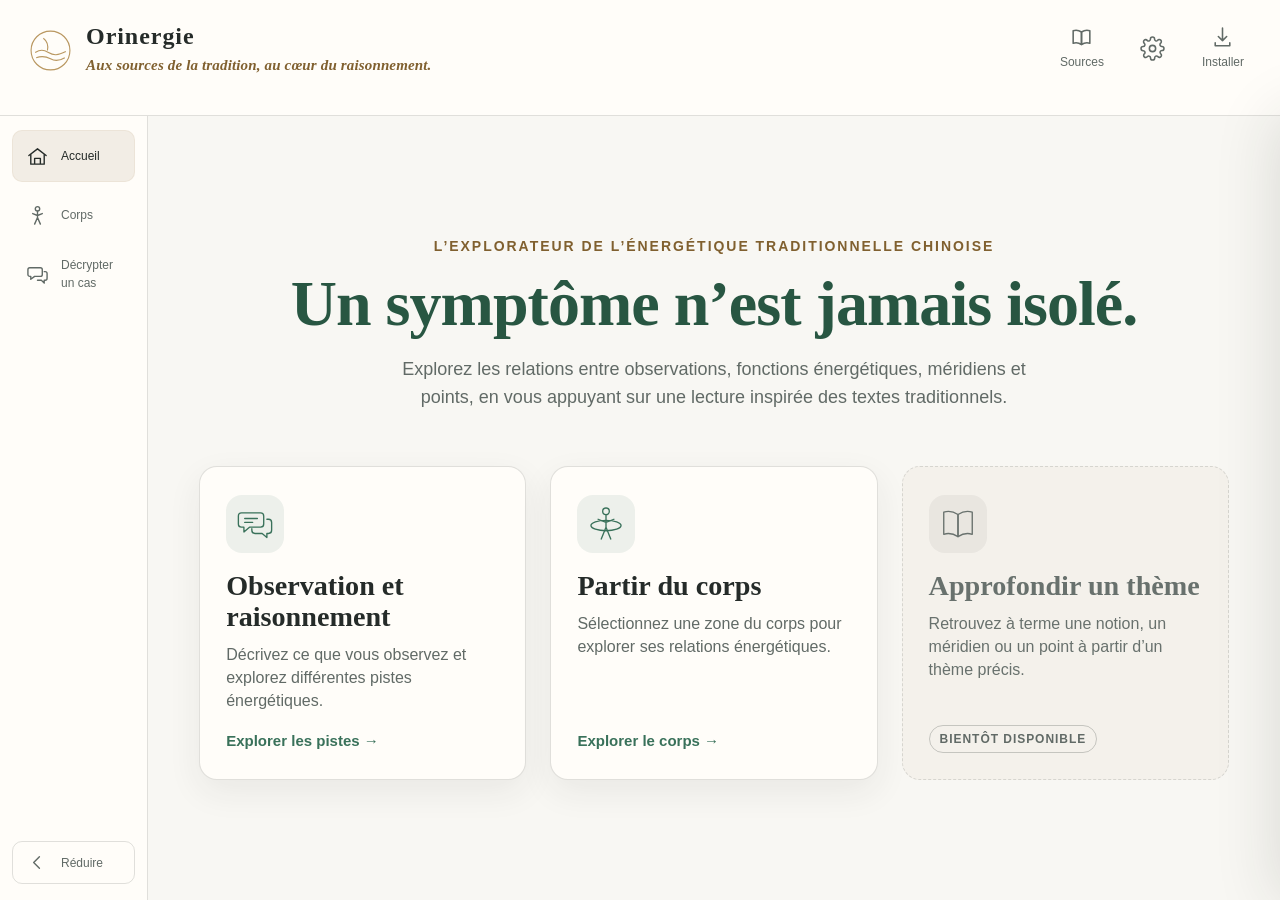
==== commit a56629ca: "Démo : main 106be58 (accueil Orinergie #34, référentiel de questionnement V2 #35)" ====
--- a/index.html
+++ b/index.html
@@ -3,10 +3,10 @@
   <head>
     <meta charset="utf-8" />
     <meta name="viewport" content="width=device-width, initial-scale=1, viewport-fit=cover" />
-    <title>Énergétique Traditionnelle Chinoise</title>
+    <title>Orinergie · L’explorateur de l’énergétique traditionnelle chinoise</title>
     <meta
       name="description"
-      content="Énergétique Traditionnelle Chinoise : explorer le corps en 3D et décrypter un cas, pour les praticiens des approches utilisant des points traditionnels."
+      content="Orinergie, l’explorateur de l’énergétique traditionnelle chinoise : explorez les relations entre observations, fonctions énergétiques, méridiens et points."
     />
     <link rel="manifest" href="manifest.webmanifest" />
     <meta name="theme-color" content="#f8f7f3" />
@@ -15,21 +15,16 @@
     <link rel="apple-touch-icon" href="assets/apple-touch-icon.png" />
     <meta name="apple-mobile-web-app-capable" content="yes" />
     <meta name="mobile-web-app-capable" content="yes" />
-    <meta name="apple-mobile-web-app-title" content="Énergétique TC" />
+    <meta name="apple-mobile-web-app-title" content="Orinergie" />
     <meta name="apple-mobile-web-app-status-bar-style" content="default" />
-    <script type="module" crossorigin src="./assets/index-CVk84VMP.js"></script>
-    <link rel="stylesheet" crossorigin href="./assets/index-8s40k66E.css">
+    <script type="module" crossorigin src="./assets/index-CAfXuwQa.js"></script>
+    <link rel="stylesheet" crossorigin href="./assets/index-DIrVHUYx.css">
   <script id="vite-plugin-pwa:register-sw" src="./registerSW.js"></script></head>
   <body>
     <a class="skip-link" href="#view-home">Aller au contenu principal</a>
     <div class="app-shell">
       <header class="topbar">
-        <a
-          class="brand-lockup"
-          href="#/"
-          data-view="home"
-          aria-label="Énergétique Traditionnelle Chinoise, accueil"
-        >
+        <a class="brand-lockup" href="#/" data-view="home" aria-label="Orinergie, accueil">
           <span class="brand-mark" aria-hidden="true">
             <svg viewBox="0 0 44 44" role="img">
               <circle cx="22" cy="22" r="19"></circle>
@@ -39,8 +34,8 @@
             </svg>
           </span>
           <span>
-            <strong>Énergétique Traditionnelle Chinoise</strong>
-            <small>Explorer · Comprendre · Relier</small>
+            <strong>Orinergie</strong>
+            <small>Aux sources de la tradition, au cœur du raisonnement.</small>
           </span>
         </a>
 
@@ -169,6 +164,7 @@
             data-nav-view="search"
             data-nav-mode="documentary"
             data-open-referentiel
+            hidden
           >
             <svg viewBox="0 0 24 24" aria-hidden="true">
               <path d="M4 5.5c2.8-.9 5.4-.5 8 1.2v12c-2.6-1.7-5.2-2.1-8-1.2z"></path>
@@ -188,13 +184,37 @@
       <main class="entry-view home-view view" id="view-home" tabindex="-1">
         <section class="home-page-shell" aria-labelledby="home-title">
           <header class="home-hero">
-            <h1 id="home-title" data-view-heading tabindex="-1">
-              Énergétique Traditionnelle Chinoise
-            </h1>
-            <p class="home-tagline">Explorer · Comprendre · Relier</p>
+            <p class="home-descriptor">L’explorateur de l’énergétique traditionnelle chinoise</p>
+            <h1 id="home-title" data-view-heading tabindex="-1">Un symptôme n’est jamais isolé.</h1>
+            <p class="home-intro">
+              Explorez les relations entre observations, fonctions énergétiques, méridiens et
+              points, en vous appuyant sur une lecture inspirée des textes traditionnels.
+            </p>
           </header>
 
           <ul class="home-doors" aria-label="Choisir une voie">
+            <li>
+              <button type="button" class="home-door" data-home-door="case" data-view="case">
+                <span class="home-door-icon" aria-hidden="true">
+                  <svg viewBox="0 0 48 48">
+                    <path
+                      d="M7 10h24a4 4 0 0 1 4 4v10a4 4 0 0 1-4 4H17l-7 6v-6H7a4 4 0 0 1-4-4V14a4 4 0 0 1 4-4Z"
+                    ></path>
+                    <path
+                      d="M39 18h2a4 4 0 0 1 4 4v10a4 4 0 0 1-4 4h-2v5l-6-5h-9a4 4 0 0 1-4-4v-2"
+                    ></path>
+                    <path d="M11 17h16M11 22h10"></path>
+                  </svg>
+                </span>
+                <strong>Observation et raisonnement</strong>
+                <span class="home-door-text"
+                  >Décrivez ce que vous observez et explorez différentes pistes énergétiques.</span
+                >
+                <span class="home-door-action"
+                  >Explorer les pistes <b aria-hidden="true">→</b></span
+                >
+              </button>
+            </li>
             <li>
               <button
                 type="button"
@@ -210,27 +230,11 @@
                     <ellipse cx="24" cy="26" rx="19" ry="6.5"></ellipse>
                   </svg>
                 </span>
-                <strong>Explorer le corps en 3D</strong>
-                <span class="home-door-text">Explorer les régions du corps et leurs relations</span>
-              </button>
-            </li>
-            <li>
-              <button type="button" class="home-door" data-home-door="case" data-view="case">
-                <span class="home-door-icon" aria-hidden="true">
-                  <svg viewBox="0 0 48 48">
-                    <path
-                      d="M7 10h24a4 4 0 0 1 4 4v10a4 4 0 0 1-4 4H17l-7 6v-6H7a4 4 0 0 1-4-4V14a4 4 0 0 1 4-4Z"
-                    ></path>
-                    <path
-                      d="M39 18h2a4 4 0 0 1 4 4v10a4 4 0 0 1-4 4h-2v5l-6-5h-9a4 4 0 0 1-4-4v-2"
-                    ></path>
-                    <path d="M11 17h16M11 22h10"></path>
-                  </svg>
-                </span>
-                <strong>Décrypter un cas</strong>
+                <strong>Partir du corps</strong>
                 <span class="home-door-text"
-                  >Explorer les pistes énergétiques à partir d’observations</span
+                  >Sélectionnez une zone du corps pour explorer ses relations énergétiques.</span
                 >
+                <span class="home-door-action">Explorer le corps <b aria-hidden="true">→</b></span>
               </button>
             </li>
             <li>
@@ -243,9 +247,10 @@
                 </span>
                 <strong>Approfondir un thème</strong>
                 <span class="home-door-text"
-                  >Les connaissances, notions et systèmes traditionnels</span
+                  >Retrouvez à terme une notion, un méridien ou un point à partir d’un thème
+                  précis.</span
                 >
-                <em class="home-door-badge">En préparation</em>
+                <em class="home-door-badge">Bientôt disponible</em>
               </div>
             </li>
           </ul>
@@ -1170,6 +1175,7 @@
           data-nav-view="search"
           data-nav-mode="documentary"
           data-open-referentiel
+          hidden
         >
           <svg viewBox="0 0 24 24" aria-hidden="true">
             <path d="M4 5.5c2.8-.9 5.4-.5 8 1.2v12c-2.6-1.7-5.2-2.1-8-1.2z"></path>
--- a/assets/index-DIrVHUYx.css
+++ b/assets/index-DIrVHUYx.css
@@ -0,0 +1 @@
+@font-face{font-family:Cormorant Garamond;font-style:normal;font-weight:500;font-display:swap;src:url(./cormorant-garamond-latin-500-normal-BsRWmXhO.woff2)format("woff2")}@font-face{font-family:Cormorant Garamond;font-style:normal;font-weight:600;font-display:swap;src:url(./cormorant-garamond-latin-600-normal-Co1r35X9.woff2)format("woff2")}@font-face{font-family:Ma Shan Zheng;font-style:normal;font-weight:400;font-display:swap;src:url(./ma-shan-zheng-subset-OBtm1IZe.woff2)format("woff2")}@font-face{font-family:"Source Sans 3";font-style:normal;font-weight:200 900;font-display:swap;src:url(./source-sans-3-latin-wght-normal-BqRLTx4X.woff2)format("woff2");unicode-range:U+??,U+131,U+152-153,U+2BB-2BC,U+2C6,U+2DA,U+2DC,U+304,U+308,U+329,U+2000-206F,U+20AC,U+2122,U+2191,U+2193,U+2212,U+2215,U+FEFF,U+FFFD}:root{--porcelain:#f8f7f3;--paper:#fffdf9;--paper-2:#f4f1eb;--paper-3:#ece8df;--ink:#252b29;--ink-2:#616a66;--ink-3:#68716d;--jade:#39715a;--jade-2:#285642;--bronze:#b99760;--bronze-ink:#80602f;--bronze-soft:#e9dcc7;--cinabre:#b65343;--blue:#4b7fa2;--line:#30363326;--line-strong:#3036333d;--shadow:0 12px 34px #282b2812;--f-display:"Cormorant Garamond", Georgia, serif;--f-hanzi:"Ma Shan Zheng", serif;--f-ui:"Source Sans 3", "Avenir Next", "Segoe UI", Helvetica, Arial, sans-serif;--rail-width:148px;--radius-panel:14px;--control-sm:40px;--control-touch:44px;--motion-fast:.14s;--motion-ui:.2s;--focus-ring:0 0 0 3px #39715a33}*{box-sizing:border-box;-webkit-tap-highlight-color:#39715a24}html,body{min-height:100%;margin:0}body{min-width:320px;color:var(--ink);font-family:var(--f-ui);overscroll-behavior:none;background:#d9d8d2;font-size:14px;line-height:1.5}button,input{font:inherit}button{color:inherit;touch-action:manipulation}button:focus-visible,input:focus-visible,summary:focus-visible,a:focus-visible{outline:3px solid var(--jade);outline-offset:3px}button:not(:disabled){transition:color var(--motion-fast) ease, background-color var(--motion-fast) ease, border-color var(--motion-fast) ease, box-shadow var(--motion-fast) ease}button:not(:disabled):active{filter:brightness(.96)}svg{display:block}.skip-link{z-index:1000;background:var(--jade-2);color:#fff;transition:transform var(--motion-fast) ease;border-radius:8px;padding:10px 14px;font-weight:700;text-decoration:none;position:fixed;top:10px;left:10px;transform:translateY(-160%)}.skip-link:focus{transform:translateY(0)}.sr-only{clip:rect(0, 0, 0, 0)!important;white-space:nowrap!important;border:0!important;width:1px!important;height:1px!important;margin:-1px!important;padding:0!important;position:absolute!important;overflow:hidden!important}.app-shell{grid-template:"topbar topbar" auto "rail workspace" minmax(0, 1fr) / var(--rail-width) minmax(0, 1fr);background:var(--porcelain);width:100%;min-height:100dvh;display:grid;position:relative;overflow:hidden}.topbar{z-index:20;border-bottom:1px solid var(--line);background:#fffdf9f7;grid-area:topbar;grid-template-columns:minmax(210px,280px) minmax(360px,760px) minmax(130px,1fr);align-items:start;gap:clamp(20px,4vw,70px);min-height:116px;padding:20px 28px 14px;display:grid;position:relative}.brand-lockup{width:max-content;max-width:100%;color:inherit;align-items:center;gap:13px;padding-top:4px;text-decoration:none;display:inline-flex}.brand-mark{width:45px;height:45px;color:var(--bronze)}.brand-mark svg{fill:none;stroke:currentColor;stroke-width:1.1px;width:100%;height:100%}.brand-lockup strong{font-family:var(--f-display);letter-spacing:.04em;font-size:24px;font-weight:600;line-height:1;display:block}.app-shell:not([data-current-view=home]):not([data-current-view=search]):not([data-current-view=case]) .brand-lockup strong{letter-spacing:.02em;font-size:20px}.brand-lockup small{color:var(--bronze-ink);font-family:var(--f-display);letter-spacing:.01em;margin-top:6px;font-size:15px;font-style:italic;font-weight:600;display:block}.top-actions{justify-self:end;gap:12px;display:flex}.top-action{min-width:58px;min-height:56px;color:var(--ink-2);cursor:pointer;background:0 0;border:0;border-radius:10px;place-items:center;gap:2px;padding:5px 8px;display:grid}.top-action:hover{background:var(--paper-2);color:var(--ink)}.top-action svg{fill:none;stroke:currentColor;stroke-width:1.5px;stroke-linecap:round;stroke-linejoin:round;width:25px;height:25px}.top-action span{font-size:12px}.primary-rail{z-index:10;background:var(--paper);border-right:1px solid var(--line);flex-direction:column;grid-area:rail;justify-content:space-between;min-height:0;padding:14px 12px 16px;transition:width .18s;display:flex;position:relative}.primary-rail nav{gap:7px;display:grid}.rail-item[hidden]{display:none}.rail-item,.rail-collapse{width:100%;min-height:52px;color:var(--ink-2);text-align:left;cursor:pointer;background:0 0;border:1px solid #0000;border-radius:10px;align-items:center;gap:12px;padding:0 13px;font-size:12px;display:flex}.rail-item svg,.rail-collapse svg{fill:none;stroke:currentColor;stroke-width:1.45px;stroke-linecap:round;stroke-linejoin:round;flex:none;width:23px;height:23px}.rail-item:hover,.rail-item.is-active{color:var(--ink);background:#f2ede5;border-color:#b997601a}.rail-collapse{border-color:var(--line);min-height:43px}.rail-collapsed{--rail-width:72px}.rail-collapsed .rail-item,.rail-collapsed .rail-collapse{justify-content:center;padding-inline:0}.rail-collapsed .primary-rail span{display:none}.rail-collapsed .rail-collapse svg{transform:rotate(180deg)}.view[hidden]{display:none!important}.mobile-nav{display:none}.toast{z-index:100;color:#fff;opacity:0;pointer-events:none;background:#252b29f0;border:1px solid #ffffff26;border-radius:999px;max-width:min(90vw,520px);padding:11px 17px;font-size:12px;transition:opacity .18s,transform .18s;position:fixed;bottom:26px;left:50%;transform:translate(-50%,12px);box-shadow:0 10px 28px #14191733}.toast.show{opacity:1;transform:translate(-50%)}@media (width<=1080px){.app-shell{--rail-width:76px}.primary-rail span{display:none}.rail-item,.rail-collapse{justify-content:center;padding-inline:0}.topbar{grid-template-columns:210px minmax(330px,1fr) auto;gap:20px}}@media (width<=760px){body{background:var(--porcelain);overscroll-behavior:auto}.app-shell,.rail-collapsed{min-height:100dvh;padding-bottom:calc(64px + env(safe-area-inset-bottom));display:block;overflow:visible}.topbar{background:var(--paper);min-height:0;padding:max(12px, env(safe-area-inset-top)) 14px 11px;grid-template-columns:1fr auto;gap:12px;display:grid;position:sticky;top:0}.brand-lockup{align-self:center;width:auto;min-width:0}.brand-mark{flex:none;width:34px;height:34px}.brand-lockup strong,.app-shell:not([data-current-view=home]):not([data-current-view=search]):not([data-current-view=case]) .brand-lockup strong{letter-spacing:.01em;font-size:16px;line-height:1.05}.brand-lockup small{display:none}.top-actions{grid-area:1/2}.top-action{min-width:var(--control-touch);min-height:var(--control-touch);padding:3px}.top-action span{display:none}.search-cluster{grid-area:2/1/auto/-1}.primary-rail{display:none}.mobile-nav{z-index:60;padding:7px 8px max(8px, env(safe-area-inset-bottom));border-top:1px solid var(--line);-webkit-backdrop-filter:blur(14px);backdrop-filter:blur(14px);background:#fffdf9f5;grid-auto-columns:minmax(0,1fr);grid-auto-flow:column;display:grid;position:fixed;bottom:0;left:0;right:0}.mobile-nav button[hidden]{display:none}.mobile-nav button{min-height:48px;color:var(--ink-3);cursor:pointer;background:0 0;border:0;place-items:center;gap:2px;font-size:12px;font-weight:600;display:grid}.mobile-nav button.is-active{color:var(--jade);background:#39715a12;border-radius:10px}.mobile-nav svg{fill:none;stroke:currentColor;stroke-width:1.5px;stroke-linecap:round;stroke-linejoin:round;width:21px;height:21px}}@media (height<=520px) and (width>=761px) and (width<=1020px){.topbar{grid-template-columns:190px minmax(320px,1fr) auto;align-items:center;gap:16px;min-height:76px;padding:10px 16px}.brand-lockup{padding-top:0}.brand-mark{width:38px;height:38px}.brand-lockup strong{font-size:21px}.brand-lockup small,.top-action span{display:none}.top-action{min-width:var(--control-touch);min-height:var(--control-touch);padding:3px}}@media (width>=761px) and (width<=840px){.app-shell{overflow:visible}}@media (prefers-reduced-motion:reduce){*,:before,:after{scroll-behavior:auto!important;transition-duration:.01ms!important;animation-duration:.01ms!important;animation-iteration-count:1!important}}[data-view-heading]:focus{outline:none}.search-cluster{min-width:0}.global-search{border:1px solid var(--line-strong);background:#fff;border-radius:10px;align-items:center;min-height:50px;padding:0 8px 0 15px;display:flex;box-shadow:0 2px 7px #242a270f}.search-glyph{color:var(--jade)}.search-glyph svg,.global-search button svg{fill:none;stroke:currentColor;stroke-width:1.6px;stroke-linecap:round;width:21px;height:21px}.global-search input{min-width:0;color:var(--ink);background:0 0;border:0;outline:0;flex:1;padding:13px 12px;font-size:15px}.global-search input::placeholder{color:var(--ink-3)}.global-search:focus-within{border-color:#39715a8c;box-shadow:0 0 0 3px #39715a17}.global-search kbd{border:1px solid var(--line);background:var(--paper-2);color:var(--ink-2);font-size:12px;font-family:var(--f-ui);border-radius:5px;padding:3px 6px}.global-search button{width:var(--control-sm);height:var(--control-sm);color:var(--ink-2);cursor:pointer;background:0 0;border:0;border-radius:8px;place-items:center;display:grid}.global-search button:hover{color:var(--jade);background:var(--paper-2)}.suggest{scrollbar-width:none;align-items:center;gap:7px;margin-top:9px;padding-left:50px;display:flex;overflow-x:auto}.suggest::-webkit-scrollbar{display:none}.chip{min-height:34px;color:var(--ink-2);cursor:pointer;background:0 0;border:1px solid #b9976057;border-radius:999px;flex:none;padding:6px 14px;font-size:12px}.chip:hover{border-color:var(--bronze);color:var(--ink);background:#b9976012}@media (width<=760px){.global-search{min-height:46px}.global-search input{font-size:16px}.global-search kbd{display:none}.suggest{margin-top:7px;padding-left:0}.app-shell[data-current-view=atlas] .suggest{display:none}.global-search button{width:var(--control-touch);height:var(--control-touch)}.chip{min-height:var(--control-touch);padding-inline:16px;font-size:12px}}@media (height<=520px) and (width>=761px) and (width<=1020px){.global-search{min-height:var(--control-touch)}.global-search input{padding-block:10px}.suggest{display:none}}.entry-view{background:var(--porcelain);grid-area:workspace;min-width:0;min-height:0;padding:clamp(24px,4vw,64px);overflow:auto}.entry-page-shell{width:min(100%,1080px);min-height:100%;margin:0 auto}.app-shell[data-current-view=home] .search-cluster,.app-shell[data-current-view=search] .search-cluster,.app-shell[data-current-view=case] .search-cluster{display:none}.app-shell[data-current-view=home] .topbar,.app-shell[data-current-view=search] .topbar,.app-shell[data-current-view=case] .topbar{grid-template-columns:minmax(210px,1fr) auto}.entry-kicker{color:var(--bronze-ink);letter-spacing:.18em;text-transform:uppercase;font-size:11px;font-weight:700}.search-page-heading h1{font-family:var(--f-display);letter-spacing:-.035em;text-wrap:balance;margin:8px 0 10px;font-size:clamp(40px,6vw,70px);font-weight:600;line-height:.98}.search-page-heading p{max-width:660px;color:var(--ink-2);margin:0;font-size:clamp(16px,1.6vw,20px)}.search-page-shell{max-width:880px;padding-bottom:40px}.entry-breadcrumb{color:var(--ink-3);align-items:center;gap:8px;margin-bottom:clamp(28px,5vh,52px);font-size:13px;display:flex}.entry-breadcrumb button{min-height:44px;color:var(--jade-2);text-underline-offset:4px;cursor:pointer;background:0 0;border:0;padding:6px 0;text-decoration:underline}.search-page-heading h1{font-size:clamp(38px,5vw,58px)}.search-mode-picker{border:0;margin:38px 0 22px;padding:0}.search-mode-picker legend{color:var(--ink-2);margin-bottom:10px;font-size:13px;font-weight:700}.search-mode-options{grid-template-columns:repeat(2,minmax(0,1fr));gap:10px;display:grid}.search-mode-options button{border:1px solid var(--line-strong);background:var(--paper);min-height:84px;color:var(--ink);text-align:left;cursor:pointer;border-radius:12px;padding:15px 17px}.search-mode-options button:hover,.search-mode-options button.is-active{border-color:var(--jade);background:#39715a0f;box-shadow:inset 0 0 0 1px #39715a1f}.search-mode-options button.is-active:before{content:"✓ ";color:var(--jade);font-weight:800}.search-mode-options span,.search-mode-options small{display:block}.search-mode-options span{font-size:15px;font-weight:700;display:inline}.search-mode-options small{color:var(--ink-2);margin-top:5px;font-size:12px}.search-page-card{border:1px solid var(--line);background:var(--paper);box-shadow:var(--shadow);border-radius:16px;padding:clamp(20px,3vw,32px)}#search-mode-description{color:var(--ink-2);margin:0 0 22px}.clinical-v3{border:1px solid var(--line-strong);background:var(--porcelain);border-radius:12px;margin-bottom:24px;padding:clamp(18px,2.5vw,26px)}.clinical-v3[hidden],#clinical-v3-result[hidden],.search-guided-context[hidden]{display:none}.clinical-v3 h2{color:var(--jade-2);margin:0 0 6px;font-size:19px}.clinical-v3>p{color:var(--ink-2);margin:0 0 16px;font-size:13px;line-height:1.55}.clinical-v3 label{margin-bottom:8px;font-size:13px;font-weight:700;display:block}.clinical-v3 textarea{border:1px solid var(--line-strong);width:100%;min-height:106px;color:var(--ink);font:inherit;resize:vertical;background:#fff;border-radius:10px;padding:12px 14px;line-height:1.5}.clinical-v3 textarea:focus-visible{border-color:var(--jade);box-shadow:var(--focus-ring);outline:none}.clinical-v3-actions{flex-wrap:wrap;gap:10px;margin-top:12px;display:flex}.clinical-v3-actions button,.clinical-v3-map{min-height:var(--control-touch);border:1px solid var(--jade-2);background:var(--jade-2);color:#fff;font:inherit;cursor:pointer;border-radius:9px;padding:9px 15px;font-size:14px;font-weight:700}.clinical-v3-actions button:hover,.clinical-v3-map:hover{background:var(--jade)}.clinical-v3-actions button:disabled{opacity:.55;cursor:not-allowed}#clinical-v3-clear{color:var(--jade-2);background:#fff}#clinical-v3-status{min-height:20px;margin:12px 0 0}#clinical-v3-result{gap:14px;margin-top:16px;display:grid}.clinical-v3-manifestation{border:1px solid var(--line);background:#fff;border-radius:10px;min-width:0;padding:16px}.clinical-v3-manifestation h3{margin:0 0 8px;font-size:18px}.clinical-v3-manifestation p,.clinical-v3-manifestation section{margin:0 0 12px}.clinical-v3-manifestation h4{color:var(--jade-2);margin:0 0 5px;font-size:13px}.clinical-v3-manifestation ul{color:var(--ink-2);margin:0;padding-left:20px;font-size:13px;line-height:1.5}.clinical-v3-manifestation li+li{margin-top:3px}.clinical-v3-next{border:1px solid #39715a47;border-left:4px solid var(--jade);background:#39715a0d;border-radius:10px;gap:12px;margin:4px 0 16px;padding:14px;display:grid}.clinical-v3-next section{margin:0}.clinical-v3-question{color:var(--ink);margin:0 0 4px;font-size:15px;font-weight:700;line-height:1.45}.clinical-v3-meta{color:var(--ink-3);margin:0;font-size:12px;line-height:1.5}.clinical-v3-next details summary{min-height:var(--control-touch);color:var(--jade-2);cursor:pointer;align-items:center;font-size:13px;font-weight:700;display:flex}.clinical-v3-tag{background:var(--paper-2);color:var(--ink-3);white-space:nowrap;border-radius:999px;padding:0 7px;font-size:12px;line-height:1.6;display:inline-block}.clinical-v3-fold{border-top:1px solid var(--line)}.clinical-v3-manifestation .clinical-v3-fold{margin:0}.clinical-v3-fold summary{min-height:var(--control-touch);cursor:pointer;align-items:center;gap:8px;list-style:none;display:flex}.clinical-v3-fold summary::-webkit-details-marker{display:none}.clinical-v3-fold summary:after{content:"+";color:var(--ink-3);margin-left:auto;font-size:18px;line-height:1}.clinical-v3-fold details[open]>summary:after{content:"−"}.clinical-v3-fold summary h4{margin:0}.clinical-v3-count{background:var(--paper-2);min-width:22px;color:var(--ink-3);text-align:center;border-radius:999px;padding:0 6px;font-size:12px;font-weight:700}.clinical-v3-fold details>ul{margin-bottom:12px}.clinical-v3-fold details details summary{min-height:36px;color:var(--ink-2);font-size:13px}.clinical-v3-map{color:var(--jade-2);background:#fff;margin-bottom:14px}.clinical-v3-answers{flex-wrap:wrap;gap:8px;margin-top:8px;display:flex}.clinical-v3-answers button{min-height:var(--control-touch);border:1px solid var(--jade-2);color:var(--jade-2);font:inherit;cursor:pointer;background:#fff;border-radius:9px;padding:8px 13px;font-size:13px;font-weight:700}.clinical-v3-answers button:hover,.clinical-v3-answers button[aria-pressed=true]{background:var(--jade-2);color:#fff}.reasoning-v2{border:1px solid var(--bronze-soft);border-left:4px solid var(--bronze);background:#fff;border-radius:10px;gap:10px;min-width:0;margin-bottom:16px;padding:16px;display:grid}.reasoning-v2>*{margin:0}.reasoning-v2 h3{color:var(--bronze-ink);font-size:18px}.reasoning-v2 h4{margin:0 0 6px;font-size:14px}.reasoning-v2 ul{color:var(--ink-2);margin:0;padding-left:18px;font-size:13px;line-height:1.5}.reasoning-v2 li+li{margin-top:4px}.reasoning-v2 .clinical-v3-next{margin:0}.reasoning-v2-doors{color:var(--ink-2);font-size:13px;font-weight:700}.reasoning-v2-alert{color:var(--cinabre);font-size:13px}.reasoning-v2-note{color:var(--ink-3);font-size:12px;display:block}.reasoning-v2-why summary{min-height:var(--control-touch);color:var(--bronze-ink);cursor:pointer;align-items:center;font-size:13px;font-weight:700;display:flex}.reasoning-v2-free{grid-template-columns:minmax(0,1fr) auto;gap:8px;margin-top:8px;display:grid}.reasoning-v2-free input{min-width:0;min-height:var(--control-touch);border:1px solid var(--line-strong);font:inherit;border-radius:9px;padding:8px 10px;font-size:14px}.reasoning-v2-free button{min-height:var(--control-touch);border:1px solid var(--jade-2);background:var(--jade-2);color:#fff;font:inherit;cursor:pointer;border-radius:9px;padding:8px 13px;font-size:13px;font-weight:700}.clinical-v3-detail>summary{min-height:var(--control-touch);color:var(--jade-2);cursor:pointer;align-items:center;margin-bottom:8px;font-size:14px;font-weight:700;display:flex}.clinical-v3-detail[open]{gap:14px;display:grid}.search-guided-context{color:var(--ink-2);margin:0 0 12px;font-size:13px}.search-page-form{grid-template-columns:minmax(0,1fr) auto;gap:12px;display:grid}.search-page-form label{color:var(--ink);grid-column:1/-1;font-size:13px;font-weight:700}.search-page-field{border:1px solid var(--line-strong);background:#fff;border-radius:10px;align-items:center;gap:10px;min-height:52px;padding:0 14px;display:flex}.search-page-field:focus-within{border-color:var(--jade);box-shadow:var(--focus-ring)}.search-page-field>span{color:var(--jade)}.search-page-field svg{fill:none;stroke:currentColor;stroke-linecap:round;stroke-width:1.6px;width:21px;height:21px}.search-page-field input{width:100%;min-width:0;color:var(--ink);background:0 0;border:0;outline:0;padding:14px 0;font-size:16px}#search-page-submit{border:1px solid var(--jade-2);background:var(--jade-2);color:#fff;cursor:pointer;border-radius:10px;min-height:52px;padding:11px 20px;font-weight:700}#search-page-submit:hover{background:var(--jade)}.search-zone{color:var(--jade);flex-wrap:wrap;align-items:center;gap:8px 12px;margin-top:14px;font-size:13px;font-weight:650;display:flex}.search-zone[hidden]{display:none}.search-zone button{border:1px solid var(--jade);min-height:36px;color:var(--jade);cursor:pointer;background:#fff;border-radius:999px;padding:6px 12px}.search-zone button:hover,.search-zone button:focus-visible{background:var(--jade);color:#fff}.search-zone small{color:var(--ink-3);flex-basis:100%;font-size:12px;font-weight:400}.search-region-matches{border:1px solid var(--line);background:var(--porcelain);border-radius:12px;margin-top:18px;padding:18px}.search-region-matches[hidden],.search-region-face[hidden]{display:none}.search-region-matches h2{margin:0;font-size:17px}.search-region-matches p{color:var(--ink-2);margin:5px 0 12px;font-size:13px}.search-region-face{flex-wrap:wrap;align-items:center;gap:8px 12px;margin-bottom:12px;font-size:14px;display:flex}.search-region-face select{min-height:var(--control-touch);border:1px solid var(--line-strong);color:var(--ink);font:inherit;background:#fff;border-radius:8px;padding:8px 12px}.search-region-options{flex-wrap:wrap;gap:8px;display:flex}.search-region-options button{min-height:var(--control-touch);border:1px solid var(--jade);color:var(--jade-2);font:inherit;cursor:pointer;background:#fff;border-radius:8px;padding:8px 12px;font-size:14px}.search-region-options button:hover,.search-region-options button:focus-visible{background:var(--jade-2);color:#fff}.search-page-suggest{flex-wrap:wrap;gap:8px;margin-top:14px;display:flex}.search-page-suggest button{border:1px solid var(--bronze-soft);min-height:40px;color:var(--ink-2);cursor:pointer;background:0 0;border-radius:999px;padding:7px 13px}.search-page-suggest button:hover{border-color:var(--bronze);color:var(--ink)}.search-page-status{min-height:24px;color:var(--ink-3);margin:16px 0 0;font-size:13px}.search-safety-note{border-left:3px solid var(--bronze);background:#b9976014;margin-top:18px;padding:16px 18px}.search-safety-note p{color:var(--ink-2);margin:5px 0 0;font-size:13px}@media (width<=760px){.entry-view{min-height:calc(100dvh - 64px);padding:28px 16px 38px;overflow:visible}.app-shell[data-current-view=home] .topbar,.app-shell[data-current-view=search] .topbar,.app-shell[data-current-view=case] .topbar{grid-template-columns:1fr auto}.search-page-heading h1{font-size:clamp(38px,12vw,50px)}.search-mode-options{grid-template-columns:1fr}.entry-breadcrumb{margin-bottom:28px}.search-mode-picker{margin-top:28px}.search-mode-options button{min-height:78px}.search-page-form{grid-template-columns:1fr}#search-page-submit{width:100%}.search-page-suggest button{min-height:var(--control-touch)}.app-shell[data-search-mode=analysis] .search-page{padding-top:18px}.app-shell[data-search-mode=analysis] .search-page .entry-breadcrumb,.app-shell[data-search-mode=analysis] .search-page-heading .entry-kicker,.app-shell[data-search-mode=analysis] .search-page-heading p,.app-shell[data-search-mode=analysis] .search-mode-options small{display:none}.app-shell[data-search-mode=analysis] .search-page-heading h1{margin:0;font-size:30px}.app-shell[data-search-mode=analysis] .search-mode-picker{margin:14px 0}.app-shell[data-search-mode=analysis] .search-mode-picker legend{clip:rect(0 0 0 0);white-space:nowrap;width:1px;height:1px;position:absolute;overflow:hidden}.app-shell[data-search-mode=analysis] .search-mode-options{grid-template-columns:repeat(2,minmax(0,1fr));gap:8px}.app-shell[data-search-mode=analysis] .search-mode-options button{min-height:var(--control-touch);text-align:center;padding:10px 12px}.app-shell[data-search-mode=analysis] .search-mode-options span{font-size:14px}.app-shell[data-search-mode=analysis] .search-page-card{padding:16px 14px}.app-shell[data-search-mode=analysis] #search-mode-description{display:none}.clinical-v3{border:0;border-bottom:1px solid var(--line);background:0 0;border-radius:0;margin-inline:-14px;padding:0 14px 20px}.clinical-v3-manifestation{border-inline:0;border-radius:0;margin-inline:-14px;padding:16px 14px}}.clarifier{border:1px solid var(--line-strong);background:var(--paper);border-radius:12px;margin-bottom:24px;padding:clamp(18px,2.5vw,26px)}.clarifier[hidden],.clarifier [hidden]{display:none}.clarifier-head{flex-wrap:wrap;justify-content:space-between;align-items:baseline;gap:8px 16px;display:flex}.clarifier h2{color:var(--jade-2);margin:0 0 6px;font-size:19px}.clarifier>p{color:var(--ink-2);margin:0 0 16px;font-size:13px;line-height:1.55}.clarifier-debug-toggle{min-height:var(--control-touch);color:var(--ink-2);cursor:pointer;align-items:center;gap:8px;font-size:13px;font-weight:600;display:inline-flex}.clarifier-debug-toggle input{width:18px;height:18px;accent-color:var(--jade)}.clarifier-log{gap:10px;margin:0 0 16px;padding:0;list-style:none;display:grid}.clarifier-turn{border:1px solid var(--line);background:#fff;border-radius:10px;max-width:min(100%,640px);padding:10px 14px}.clarifier-turn p{overflow-wrap:anywhere;margin:2px 0 0;font-size:14px;line-height:1.5}.clarifier-turn.is-patient{border-color:var(--bronze-soft);background:var(--paper-2);justify-self:end}.clarifier-turn.is-clarifier{border-color:#39715a59}.clarifier-turn.is-stop{background:var(--porcelain);border-style:dashed;max-width:100%}.clarifier-turn-role{color:var(--ink-3);letter-spacing:.06em;text-transform:uppercase;font-size:11px;font-weight:700}.clarifier-form label{margin-bottom:8px;font-size:13px;font-weight:700;display:block}.clarifier-form textarea{border:1px solid var(--line-strong);width:100%;min-height:76px;color:var(--ink);font:inherit;resize:vertical;background:#fff;border-radius:10px;padding:12px 14px;line-height:1.5}.clarifier-form textarea:focus-visible{border-color:var(--jade);box-shadow:var(--focus-ring);outline:none}.clarifier-suggestions{flex-wrap:wrap;gap:8px;margin-top:10px;display:flex}.clarifier-suggestions:empty{display:none}.clarifier-suggestions button{min-height:var(--control-sm);border:1px solid var(--line-strong);color:var(--ink);font:inherit;cursor:pointer;background:#fff;border-radius:999px;padding:6px 12px;font-size:13px}.clarifier-suggestions button:hover{border-color:var(--jade);color:var(--jade-2)}.clarifier-suggestions button:before{content:"";box-sizing:border-box;vertical-align:-2px;border:1.5px solid;border-radius:3px;width:14px;height:14px;margin-right:7px;display:inline-block}.clarifier-suggestions[data-mode=single] button:before{border-radius:50%}.clarifier-suggestions button[aria-pressed=true]{border-color:var(--jade);background:var(--jade);color:#fff}.clarifier-suggestions button[aria-pressed=true]:before{content:"✓";color:var(--jade);text-align:center;background:#fff;border-color:#fff;font-size:11px;font-weight:700;line-height:11px}.clarifier-suggestions-hint{color:var(--muted);flex-basis:100%;margin:0;font-size:13px}.clarifier-suggestions{margin-bottom:8px}.clarifier-actions{flex-wrap:wrap;gap:10px;margin-top:12px;display:flex}.clarifier-actions button{min-height:var(--control-touch);border:1px solid var(--jade-2);color:var(--jade-2);font:inherit;cursor:pointer;background:#fff;border-radius:9px;padding:9px 15px;font-size:14px;font-weight:700}#clarifier-send{background:var(--jade-2);color:#fff}#clarifier-send:hover{background:var(--jade)}.clarifier-actions button:disabled{opacity:.55;cursor:not-allowed}.clarifier-suggestions button:focus-visible,.clarifier-actions button:focus-visible,.clarifier-debug-toggle input:focus-visible{box-shadow:var(--focus-ring);outline:none}.clarifier-synthesis,.clarifier-debug{border:1px solid var(--line);background:#fff;border-radius:10px;margin-top:18px;padding:16px}.clarifier-synthesis h3,.clarifier-debug h3{color:var(--jade-2);margin:0 0 8px;font-size:16px}.clarifier-note{color:var(--ink-2);margin:0 0 10px;font-size:13px}.clarifier-synthesis-list{margin:0;padding-left:20px}.clarifier-synthesis-list>li{margin-bottom:10px;font-size:14px}.clarifier-synthesis ul{margin:4px 0 0;padding-left:18px;font-size:13px;line-height:1.5}.clarifier-categories{color:var(--bronze-ink);font-size:12px}.clarifier .is-unclear{color:var(--cinabre)}.clarifier .is-missing{color:var(--ink-3)}.clarifier-debug{background:var(--porcelain)}.clarifier-debug h4{letter-spacing:.02em;margin:14px 0 6px;font-size:13px}.clarifier-debug p,.clarifier-debug li{overflow-wrap:anywhere;font-size:13px;line-height:1.5}.clarifier-debug pre{border:1px solid var(--line);white-space:pre-wrap;background:#fff;border-radius:8px;max-height:320px;margin:0;padding:10px;font-size:12px;overflow:auto}.clarifier-debug-json summary{cursor:pointer;margin-top:14px;font-size:13px;font-weight:700}.clarifier-table-scroll{overflow-x:auto}.clarifier-table{border-collapse:collapse;width:100%;font-size:12px}.clarifier-table th,.clarifier-table td{border-bottom:1px solid var(--line);text-align:left;vertical-align:top;padding:6px 8px}.clarifier-table thead th{color:var(--ink-2);font-weight:700}.clarifier-table tr[data-status=known] td:nth-child(2),.clarifier-table tr[data-status=confirmed_unusual] td:nth-child(2){color:var(--jade-2)}.clarifier-table tr[data-status=conflicting] td:nth-child(2),.clarifier-table tr[data-status=vague] td:nth-child(2){color:var(--cinabre)}.clarifier-table tr.is-chosen{background:#39715a14;font-weight:600}.clarifier-table tr.is-excluded{color:var(--ink-3)}.clarifier-table code{font-size:11px}.clarifier-table-scroll .clarifier-table{min-width:560px}.clarifier-table-scroll .clarifier-table.is-wide{min-width:820px}.clarifier-assistant{flex-wrap:wrap;align-items:center;gap:4px 16px;margin:0 0 12px;display:flex}.clarifier-assistant p{color:var(--ink-2);flex:260px;margin:0;font-size:12px}.clarifier-code{align-items:center;gap:8px;font-size:13px;display:inline-flex}.clarifier-code input{min-height:var(--control-sm);border:1px solid var(--line-strong);font:inherit;border-radius:8px;padding:6px 10px}.clarifier-error{border:1px solid var(--cinabre);color:var(--cinabre);background:#fff;border-radius:10px;margin:0 0 12px;padding:10px 14px;font-size:13px;line-height:1.5}.clarifier-assistant p.is-unclear{color:var(--cinabre)}.home-view{align-items:center;padding-block:clamp(28px,6vh,72px);display:grid}.home-page-shell{gap:clamp(28px,6vh,56px);width:min(100%,1120px);margin:0 auto;display:grid}.home-hero{text-align:center}.home-descriptor{color:var(--bronze-ink);letter-spacing:.14em;text-transform:uppercase;text-wrap:balance;margin:0 0 14px;font-size:clamp(12px,1.2vw,14px);font-weight:700}.home-hero h1{color:var(--jade-2);font-family:var(--f-display);letter-spacing:-.015em;text-wrap:balance;margin:0;font-size:clamp(40px,5vw,64px);font-weight:600;line-height:1.04}.home-intro{max-width:640px;color:var(--ink-2);text-wrap:pretty;margin:18px auto 0;font-size:clamp(16px,1.5vw,18px);line-height:1.55}.app-shell[data-current-view=home] .brand-lockup small{white-space:normal;display:block}.home-doors{grid-template-columns:repeat(3,minmax(0,1fr));gap:clamp(14px,2vw,24px);margin:0;padding:0;list-style:none;display:grid}.home-doors>li{display:flex}.home-door{border:1px solid var(--line);background:var(--paper);width:100%;min-height:248px;color:var(--ink);font:inherit;text-align:left;box-shadow:var(--shadow);cursor:pointer;transition:border-color var(--motion-ui) ease, box-shadow var(--motion-ui) ease, transform var(--motion-ui) ease;border-radius:18px;flex-direction:column;align-items:flex-start;gap:10px;padding:28px 26px 26px;display:flex;position:relative}button.home-door:hover{border-color:#39715a6b;transform:translateY(-2px);box-shadow:0 16px 40px #282b281a}button.home-door:focus-visible{border-color:var(--jade);box-shadow:var(--focus-ring), var(--shadow);outline:none}.home-door-icon{width:58px;height:58px;color:var(--jade);background:#39715a17;border-radius:16px;place-items:center;margin-bottom:8px;display:grid}.home-door-icon svg{fill:none;stroke:currentColor;stroke-width:1.7px;stroke-linecap:round;stroke-linejoin:round;width:38px;height:38px}.home-door strong{font-family:var(--f-display);font-size:clamp(25px,2.2vw,30px);font-weight:600;line-height:1.1}.home-door-text{color:var(--ink-2);font-size:16px;line-height:1.45}.home-door-action{color:var(--jade);margin-top:auto;padding-top:8px;font-size:15px;font-weight:700}.home-door-action b{transition:transform var(--motion-ui) ease;display:inline-block}button.home-door:hover .home-door-action b{transform:translate(3px)}.home-door.is-disabled{background:var(--paper-2);box-shadow:none;cursor:default;border-style:dashed}.home-door.is-disabled .home-door-icon{color:var(--ink-3);background:#3036330f}.home-door.is-disabled strong,.home-door.is-disabled .home-door-text{color:var(--ink-3)}.home-door-badge{border:1px solid var(--line-strong);color:var(--ink-2);letter-spacing:.08em;text-transform:uppercase;border-radius:999px;margin-top:auto;padding:4px 10px;font-size:12px;font-style:normal;font-weight:700}.referentiel-pills{flex-wrap:wrap;gap:8px;margin-top:8px;display:flex}.referentiel-pill{border:1px solid var(--line-strong);min-height:36px;color:var(--ink);font:inherit;cursor:pointer;transition:background-color var(--motion-ui) ease, border-color var(--motion-ui) ease;background:0 0;border-radius:999px;padding:0 14px;font-size:14px}.referentiel-pill:hover,.referentiel-pill[aria-expanded=true]{border-color:var(--bronze);background:#b997601a}.referentiel-pill.is-pending{color:var(--ink-2);border-style:dashed}.referentiel-detail{border-left:2px solid var(--bronze);background:#b9976012;flex-wrap:wrap;align-items:baseline;gap:4px 12px;margin-top:12px;padding:10px 14px;font-size:14px;display:flex}.referentiel-detail[hidden]{display:none}.referentiel-detail span{color:var(--ink-2)}.referentiel-detail button{min-height:36px;color:var(--bronze-ink);font:inherit;cursor:pointer;background:0 0;border:0;padding:0;font-weight:700}.referentiel-detail button:hover{text-underline-offset:4px;text-decoration:underline}.search-referentiel{margin-top:22px}.search-referentiel h2{color:var(--ink-2);margin:0;font-size:13px;font-weight:700}.app-shell[data-search-mode=analysis] .search-referentiel{display:none}@media (width<=900px){.home-doors{grid-template-columns:minmax(0,1fr)}.home-door{grid-template-columns:52px minmax(0,1fr);grid-template-areas:"icon title""icon text""icon badge""icon action";gap:4px 16px;min-height:0;padding:20px 18px;display:grid}.home-door-icon{grid-area:icon;width:52px;height:52px;margin:0}.home-door strong{grid-area:title;font-size:25px}.home-door-text{grid-area:text;font-size:15px}.home-door-action{grid-area:action;margin-top:4px;padding-top:0}.home-door-badge{grid-area:badge;justify-self:start;margin-top:6px}}@media (width<=760px){.app-shell[data-current-view=home] .brand-lockup small{margin-top:4px;font-size:13px;line-height:1.25}.home-view{align-items:start;padding:26px 16px 32px}.home-hero h1{font-size:clamp(34px,10vw,46px)}.referentiel-pill{min-height:var(--control-touch)}}@media (prefers-reduced-motion:reduce){.home-door-action b,.home-door,.referentiel-pill{transition:none}button.home-door:hover{transform:none}}.sources-page-shell{max-width:900px;padding-bottom:48px}.source-back{min-height:var(--control-touch);color:var(--jade-2);text-align:left;cursor:pointer;background:0 0;border:0;margin:0 0 26px;padding:7px 0;font-weight:700}.source-back:before{content:"←";margin-right:9px}.source-header h1{font-family:var(--f-display);margin:8px 0 12px;font-size:clamp(36px,5vw,62px);font-weight:600;line-height:1.05}#source-offline,.sources-intro{max-width:680px;color:var(--ink-2);line-height:1.65}#source-offline{border:1px solid var(--line-strong);background:var(--paper-2);border-radius:9px;width:fit-content;padding:9px 12px}#source-offline[hidden]{display:none}.source-list{grid-template-columns:repeat(2,minmax(0,1fr));gap:14px;margin-top:26px;display:grid}.source-card{border:1px solid var(--line-strong);background:var(--paper);text-align:left;cursor:pointer;border-radius:14px;align-content:start;gap:8px;min-width:0;min-height:154px;padding:22px;display:grid}.source-card:hover,.source-card:focus-visible{border-color:var(--jade)}.source-card span,.source-card small,.source-badge{color:var(--bronze-ink);letter-spacing:.07em;text-transform:uppercase;font-size:11px;font-weight:700}.source-card strong{font-family:var(--f-display);font-size:25px;font-weight:600;line-height:1.1}.source-card small{color:var(--ink-3)}.source-detail,.source-state{border:1px solid var(--line-strong);background:var(--paper);border-radius:16px;max-width:760px;margin-top:26px;padding:clamp(20px,4vw,34px)}.source-summary{flex-wrap:wrap;gap:8px;display:flex}.source-badge{color:var(--jade-2);border:1px solid #39715a4d;border-radius:999px;padding:5px 9px}.source-badge-status{border-color:var(--line-strong);color:var(--bronze-ink)}.source-metadata{gap:0;margin:26px 0;display:grid}.source-metadata div{border-bottom:1px solid var(--line);grid-template-columns:minmax(100px,26%) 1fr;gap:12px;padding:11px 0;display:grid}.source-metadata dt{color:var(--ink-3);font-weight:700}.source-metadata dd{overflow-wrap:anywhere;min-width:0;margin:0}.source-detail section{border-top:1px solid var(--line);padding-top:18px}.source-detail h2{margin:0 0 7px;font-size:15px}.source-detail p,.source-state p{color:var(--ink-2);margin:0 0 18px;line-height:1.65}.source-external{min-height:var(--control-touch);color:var(--jade-2);flex-wrap:wrap;align-items:baseline;gap:4px 8px;margin-bottom:22px;font-weight:700;display:inline-flex}.source-external small{color:var(--ink-3);font-weight:400}.source-offline-link{margin-bottom:22px!important}@media (width<=620px){.source-list{grid-template-columns:1fr}.source-card{min-height:120px}.source-metadata div{grid-template-columns:1fr;gap:2px}}.source-feedback-link{min-height:var(--control-touch);border:1px solid var(--line-strong);background:var(--paper);color:var(--jade-2);cursor:pointer;border-radius:10px;margin-top:28px;padding:12px 18px;font-weight:700}.source-feedback-link:hover,.source-feedback-link:focus-visible{border-color:var(--jade)}.feedback-page-shell{max-width:760px;padding-bottom:48px}.feedback-header h1{font-family:var(--f-display);margin:8px 0 12px;font-size:clamp(36px,5vw,62px);font-weight:600;line-height:1.05}.feedback-header p,.feedback-safety,.feedback-context{color:var(--ink-2);line-height:1.65}.feedback-safety{border:1px solid var(--line-strong);background:var(--paper-2);border-radius:10px;margin:24px 0 14px;padding:12px 16px}.feedback-context{font-size:13px}#feedback-form{gap:10px;margin-top:24px;display:grid}#feedback-form label,#feedback-manual label{font-weight:700}#feedback-form input,#feedback-form select,#feedback-form textarea,#feedback-copy-text{width:100%;min-height:var(--control-touch);border:1px solid var(--line-strong);background:var(--paper);color:var(--ink);font:inherit;border-radius:10px;margin-bottom:12px;padding:12px 14px}#feedback-form textarea,#feedback-copy-text{resize:vertical}#feedback-form [aria-invalid=true]{border-color:var(--cinnabar,#b04a3a)}.feedback-copy-button{width:fit-content;min-height:var(--control-touch);background:var(--jade-2);color:#fff;cursor:pointer;border:0;border-radius:10px;padding:10px 20px;font-weight:700}#feedback-status{min-height:1.6em;color:var(--jade-2);margin:0}#feedback-status[role=alert]{color:var(--cinnabar,#b04a3a)}#feedback-manual{margin-top:18px}#feedback-manual[hidden]{display:none}.clinical-workspace{grid-area:workspace;grid-template-columns:minmax(220px,.72fr) minmax(440px,1.65fr) minmax(330px,1fr);gap:10px;min-width:0;height:calc(100dvh - 116px);min-height:0;padding:10px;display:grid;overflow:hidden}.panel{border:1px solid var(--line);border-radius:var(--radius-panel);background:var(--paper);min-width:0;min-height:0;overflow:hidden;box-shadow:0 1px #ffffffbf}.panel-heading,.viewer-heading{flex-wrap:wrap;justify-content:space-between;align-items:flex-start;gap:8px 12px;display:flex}.viewer-heading>div:first-child{flex:260px;min-width:0}.anatomy-heading-actions,.viewer-heading-actions{align-items:flex-start;gap:8px;display:flex}.anatomy-open,.anatomy-close,.anatomy-backdrop{display:none}.anatomy-open{min-height:var(--control-sm);color:var(--jade);cursor:pointer;background:#39715a0f;border:1px solid #39715a38;border-radius:8px;align-items:center;gap:6px;padding:0 10px;font-size:12px;font-weight:700}.anatomy-open svg,.anatomy-close svg{fill:none;stroke:currentColor;stroke-width:1.5px;stroke-linecap:round;stroke-linejoin:round;width:17px;height:17px}.panel-kicker{color:var(--bronze-ink);letter-spacing:.16em;text-transform:uppercase;margin-bottom:5px;font-size:11px;font-weight:700;display:block}.panel-heading h2,.viewer-heading h1{margin:0;font-weight:500;line-height:1.1}.panel-heading h2{font-size:21px}.anatomy-panel{flex-direction:column;padding:18px 16px 14px;display:flex}.anatomy-map{flex:1;place-items:center;min-height:300px;padding:22px 8px 8px;display:grid;position:relative}.anatomy-map.is-asset-missing{flex:none;min-height:0;padding:0}#body-navigator{width:min(100%,230px);height:100%;max-height:540px;overflow:visible}#body-navigator[hidden]{display:none}.navigator-model{opacity:.97;pointer-events:none;filter:drop-shadow(0 3px 4px #2f3a3421);transition:opacity .18s}.navigator-focus-zone{fill:#0000;stroke:#0000;stroke-width:.85px;vector-effect:non-scaling-stroke;pointer-events:all;cursor:zoom-in;transition:fill .15s,stroke .15s}.navigator-focus-zone:hover,.navigator-focus-zone:focus-visible{fill:#39715a21;stroke:#39715ab8;outline:none}.navigator-focus-zone.is-active{fill:#b9976033;stroke:var(--bronze)}.navigator-results{pointer-events:none}@media (prefers-reduced-motion:reduce){.navigator-model,.navigator-focus-zone{transition:none}}.anatomy-asset-missing{border-left:3px solid var(--bronze);background:var(--paper-2);color:var(--ink-2);margin:0 0 8px;padding:10px;font-size:12px;line-height:1.5}.anatomy-asset-missing[hidden]{display:none}.anatomy-zone-list{border-top:1px solid var(--line);color:var(--ink-2);flex:none;margin-top:12px;font-size:12px}.anatomy-zone-list summary{min-height:var(--control-touch);cursor:pointer;align-items:center;font-weight:700;display:flex}.anatomy-zone-list #anatomy-zone-options{gap:4px;max-height:150px;padding:0 2px 5px;display:grid;overflow-y:auto}.anatomy-zone-list button{border:1px solid var(--line);background:var(--paper-2);min-height:36px;color:var(--ink-2);text-align:left;cursor:pointer;border-radius:6px;padding:5px 8px}.anatomy-zone-list button:hover,.anatomy-zone-list button:focus-visible,.anatomy-zone-list button[aria-pressed=true]{border-color:var(--jade);color:var(--jade)}.nav-result-halo{fill:#b9976030;stroke:#b9976061;stroke-width:.5px}.nav-result-core{fill:var(--bronze);stroke:var(--paper);stroke-width:.7px}.nav-result.is-selected .nav-result-halo{fill:#b653432e;stroke:#b653437a}.nav-result.is-selected .nav-result-core{fill:var(--cinabre)}.nav-result text{fill:var(--ink-2);font-size:6px;font-family:var(--f-ui)}.anatomy-status{border-top:1px solid var(--line);border-bottom:1px solid var(--line);justify-content:space-between;align-items:baseline;gap:10px;margin:5px 0 12px;padding:10px 12px;font-size:12px;display:flex}.anatomy-status span{color:var(--ink-3)}.anatomy-status strong{color:var(--jade);font-size:12px;font-weight:600}.inspector-pane[data-inspector-pane=view] :is(.pane-title,.view-grid,.view-help)[hidden]{display:none}.view-grid button{min-height:var(--control-sm);border:1px solid var(--line);color:var(--ink-2);cursor:pointer;background:0 0;border-radius:8px;font-size:12px}.view-grid button:hover,.view-grid button.is-active{color:var(--ink);background:#b9976014;border-color:#b99760a6}.viewer-panel{flex-direction:column;padding:18px 20px 12px;display:flex;position:relative}.viewer-heading{flex:none;gap:20px;padding:0 3px 12px}.viewer-heading h1{letter-spacing:-.025em;font-size:clamp(22px,2vw,29px)}.viewer-heading p{color:var(--ink-2);margin:6px 0 0;font-size:12px;line-height:1.45}.body-section-nav[hidden]{display:none}.body-section-nav{background:linear-gradient(90deg,#39715a12,#0000 28%),#fffdf9d1;border:1px solid #39715a2e;border-radius:9px;flex:none;grid-template-columns:auto minmax(0,1fr);grid-template-areas:"back breadcrumb""faces faces""search search";gap:8px 12px;margin:0 3px 10px;padding:10px;display:grid;position:relative}.body-section-nav:before{content:"";background:var(--jade);border-radius:2px;width:2px;position:absolute;top:9px;bottom:9px;left:-1px}.section-back{min-height:var(--control-sm);color:var(--jade);cursor:pointer;background:#39715a14;border:0;border-radius:6px;grid-area:back;align-items:center;gap:6px;padding:0 8px;font-size:12px;font-weight:700;display:inline-flex}#explore-local-anatomy{white-space:nowrap}#explore-local-anatomy[hidden]{display:none}.section-back:hover,.section-back:focus-visible{background:var(--jade);color:#fff}.section-breadcrumb{min-width:0;color:var(--ink-3);white-space:nowrap;grid-area:breadcrumb;justify-content:flex-end;align-items:center;gap:5px;margin:0;padding:0;font-size:12px;list-style:none;display:flex;overflow:hidden}.section-breadcrumb li{text-overflow:ellipsis;min-width:0;overflow:hidden}.section-breadcrumb li+li:before{content:"›";color:var(--bronze);margin-right:5px}.section-breadcrumb li[aria-current=page]{color:var(--ink);font-weight:700}.section-faces{grid-area:faces;grid-template-columns:repeat(4,1fr);gap:5px;display:grid}.section-search{min-height:var(--control-sm);border:1px solid var(--jade);color:var(--jade);cursor:pointer;background:#fff;border-radius:6px;grid-area:search;justify-self:start;padding:6px 12px;font-size:12px;font-weight:700}.section-search:hover,.section-search:focus-visible{background:var(--jade);color:#fff}.section-faces button{min-height:var(--control-sm);border:1px solid var(--line);background:var(--paper);color:var(--ink-2);cursor:pointer;border-radius:6px;font-size:12px}.section-faces button:hover,.section-faces button:focus-visible{color:var(--jade);border-color:#39715a8c}.section-faces button.is-active{border-color:var(--jade);background:var(--jade);color:#fff;box-shadow:0 3px 8px #39715a26}.viewer-panel.is-local-plan{border-color:#39715a57}.viewer-panel.is-local-plan .panel-kicker,.viewer-panel.is-local-plan .precision-badge{color:var(--jade)}.results-jump{display:none}.precision-badge{color:var(--bronze-ink);letter-spacing:.08em;text-transform:uppercase;flex:none;padding:6px 0;font-size:11px;font-weight:700}.viewer-foot{min-height:34px;color:var(--ink-3);justify-content:space-between;align-items:center;gap:16px;padding:9px 2px 0;font-size:12px;display:flex}.viewer-legend{color:var(--ink-2)}.viewer-legend i{background:var(--cinabre);border-radius:50%;width:8px;height:8px;margin-right:6px;display:inline-block;box-shadow:0 0 0 4px #b6534321}.inspector-panel{flex-direction:column;display:flex}.inspector-tabs{border-bottom:1px solid var(--line);flex:none;grid-template-columns:repeat(5,minmax(0,1fr));display:grid}.inspector-tabs button{border:0;border-right:1px solid var(--line);min-height:48px;color:var(--ink-2);cursor:pointer;background:0 0;font-size:12px;font-weight:600}.inspector-tabs button:last-child{border-right:0}.inspector-tabs button.is-active{color:var(--ink);box-shadow:inset 0 -2px var(--bronze);background:#b997601c}.inspector-tabs button:focus-visible{z-index:1;outline:2px solid var(--jade);outline-offset:-3px;position:relative}.inspector-content{scrollbar-width:thin;scrollbar-color:var(--paper-3) transparent;flex:1;min-height:0;overflow:auto}.inspector-pane{border-bottom:1px solid var(--line);padding:14px}.inspector-pane[hidden]{display:none}.pane-title{justify-content:space-between;align-items:center;gap:12px;margin-bottom:10px;display:flex}.pane-title>span{font-size:13px;font-weight:650}.pane-title small{color:var(--ink-3);letter-spacing:.04em;text-transform:uppercase;white-space:nowrap;font-size:11px}.pane-title-actions{align-items:center;gap:8px;display:inline-flex}.pane-title-actions button{border:1px solid var(--line);background:var(--paper);min-height:32px;color:var(--jade);font:inherit;cursor:pointer;border-radius:999px;padding:5px 9px;font-size:12px;font-weight:700}.pane-copy{color:var(--ink-2);margin:0;font-size:12px;line-height:1.65}.layer-pane{padding:14px 10px 10px}.layer-intro{color:var(--ink-3);margin:-2px 4px 14px;font-size:12px;line-height:1.55}.layer-batch-open,.layer-batch-actions button{min-height:var(--control-touch);border:1px solid var(--line-strong);background:var(--paper);color:var(--ink);font:inherit;cursor:pointer;border-radius:9px;font-size:12px;font-weight:650}.layer-batch-open{width:100%;margin-bottom:10px}.layer-batch-open:hover,.layer-batch-actions button:hover{background:var(--paper-2)}.layer-batch-panel{border:1px solid var(--line);background:var(--porcelain);border-radius:12px;margin-bottom:12px;padding:12px}.layer-batch-panel[hidden]{display:none}.layer-batch-panel p{color:var(--ink-2);margin:0 0 10px;font-size:12px;line-height:1.5}.layer-batch-panel fieldset{border:0;margin:0;padding:0}.layer-batch-panel legend{color:var(--ink-2);margin-bottom:4px;font-size:12px;font-weight:700}.layer-batch-choice{min-height:var(--control-touch);cursor:pointer;align-items:center;gap:9px;font-size:12px;display:flex}.layer-batch-choice input{width:18px;height:18px;accent-color:var(--jade);margin:0}.layer-batch-actions{grid-template-columns:1fr 1fr;gap:7px;margin-top:10px;display:grid}.layer-batch-actions #layer-batch-reset{grid-column:1/-1}.layer-batch-actions #layer-batch-apply{border-color:var(--jade);background:var(--jade);color:#fff}.layer-batch-actions #layer-batch-apply:hover{background:var(--jade-2)}.layer-batch-status{color:var(--ink-2);margin:0 4px 10px;font-size:12px}.layer-batch-status:empty{display:none}.clinical-layer-list{gap:13px;display:grid}.clinical-layer-heading{justify-content:space-between;align-items:center;gap:10px;margin:0 4px 6px;display:flex}.clinical-layer-heading h3{color:var(--ink-2);letter-spacing:.1em;text-transform:uppercase;margin:0;font-size:11px;font-weight:700}.clinical-layer-heading span{background:var(--paper-2);min-width:18px;color:var(--ink-3);text-align:center;border-radius:999px;padding:2px 5px;font-size:12px}.clinical-layer{--layer-color:var(--jade);border:1px solid #0000;border-top-color:var(--line);width:100%;min-height:56px;color:var(--ink);text-align:left;cursor:pointer;background:0 0;grid-template-columns:18px 34px minmax(0,1fr) auto;align-items:center;gap:8px;padding:6px 7px;transition:border-color .14s,background .14s;display:grid}.clinical-layer:hover:not(:disabled),.clinical-layer:focus-visible{background:#39715a0b;border-color:#39715a38;border-radius:8px;outline:none}.clinical-layer.is-visible{background:#39715a09}.clinical-layer.is-locked{color:var(--ink-2);cursor:not-allowed}.clinical-layer-check{border:1px solid var(--line-strong);background:var(--paper);border-radius:3px;place-items:center;width:15px;height:15px;display:grid}.clinical-layer.is-visible .clinical-layer-check{border-color:var(--jade);background:var(--jade)}.clinical-layer.is-visible .clinical-layer-check i{border-bottom:1.5px solid #fff;border-left:1.5px solid #fff;width:7px;height:4px;transform:translateY(-1px)rotate(-45deg)}.clinical-layer-sample{width:32px;height:20px;color:var(--layer-color);place-items:center;display:grid;position:relative}.clinical-layer-sample i{background:currentColor;width:30px;height:2px;display:block}.clinical-layer-copy{min-width:0}.clinical-layer-copy strong,.clinical-layer-copy small{display:block}.clinical-layer-copy strong{color:var(--ink);text-overflow:ellipsis;white-space:nowrap;font-size:12px;font-weight:600;overflow:hidden}.clinical-layer-copy strong b{min-width:38px;color:var(--layer-color);letter-spacing:.04em;margin-right:5px;font-size:12px;display:inline-block}.clinical-layer-copy small{color:var(--ink-3);text-overflow:ellipsis;white-space:nowrap;margin-top:2px;font-size:12px;overflow:hidden}.clinical-layer-state{color:var(--jade);letter-spacing:.04em;white-space:nowrap;font-size:12px;font-weight:700}.clinical-layer.is-locked .clinical-layer-state{color:var(--ink-3);font-weight:500}.clinical-layer[data-layer-pattern=surface]{--layer-color:#668678}.clinical-layer[data-layer-pattern=surface] .clinical-layer-sample i{background:#66867824;border:1px solid;border-radius:50%;height:15px}.clinical-layer[data-layer-pattern=bone]{--layer-color:#9b815a}.clinical-layer[data-layer-pattern=bone] .clinical-layer-sample i{background:#f0e6d2;border:1px solid;border-radius:999px;height:5px}.clinical-layer[data-layer-pattern=point],.clinical-layer[data-layer-pattern=halo]{--layer-color:var(--cinabre)}.clinical-layer[data-layer-pattern=point] .clinical-layer-sample i{border-radius:50%;width:8px;height:8px;box-shadow:0 0 0 5px #b6534321}.clinical-layer[data-layer-pattern=area]{--layer-color:var(--bronze)}.clinical-layer[data-layer-pattern=area] .clinical-layer-sample i{opacity:.78;background:repeating-linear-gradient(135deg,#0000 0 4px,currentColor 4px 5px);border:1px solid;height:14px}.clinical-layer[data-layer-pattern=dash]{--layer-color:var(--blue)}.clinical-layer[data-layer-pattern=dash] .clinical-layer-sample i{background:repeating-linear-gradient(90deg,currentColor 0 6px,#0000 6px 10px)}.clinical-layer[data-layer-pattern=dot]{--layer-color:#8a6a9c}.clinical-layer[data-layer-pattern=dot] .clinical-layer-sample i{background:radial-gradient(circle,currentColor 1.3px,#0000 1.5px) 0/7px 5px repeat-x}.clinical-layer[data-layer-pattern=double]{--layer-color:#c8793f}.clinical-layer[data-layer-pattern=double] .clinical-layer-sample i{background:0 0;border-top:1px solid;border-bottom:1px solid;height:6px}.clinical-layer[data-layer-pattern=wave]{--layer-color:#57958f}.clinical-layer[data-layer-pattern=wave] .clinical-layer-sample i{background:radial-gradient(8px 5px at 25% 100%,#0000 70%,currentColor 72% 82%,#0000 84%) 0 0/16px 7px repeat-x;height:7px}.clinical-layer[data-layer-pattern=ring]{--layer-color:var(--bronze)}.clinical-layer[data-layer-pattern=ring] .clinical-layer-sample i{background:0 0;border:1px solid;border-radius:50%;width:13px;height:13px;box-shadow:inset 0 0 0 3px #b9976029}.clinical-layer[data-layer-pattern=halo] .clinical-layer-sample i{background:#b6534314;border:1px solid;border-radius:50%;width:12px;height:12px;box-shadow:0 0 0 5px #b653431a}.point-results{gap:6px;display:grid}.point-result{text-align:left;cursor:pointer;background:0 0;border:1px solid #0000;border-radius:9px;grid-template-columns:48px minmax(0,1fr) auto;align-items:center;gap:9px;width:100%;min-height:58px;padding:9px 8px;display:grid}.point-result:hover{background:var(--paper-2)}.point-result.is-selected{background:#39715a12;border-color:#39715a38}.point-code{color:var(--jade);font-family:var(--f-display);font-size:18px;font-weight:600}.point-copy{min-width:0}.point-copy strong,.point-copy small{text-overflow:ellipsis;white-space:nowrap;display:block;overflow:hidden}.point-copy strong{color:var(--ink);font-size:12px;font-weight:600}.point-copy strong i{color:var(--cinabre);font-family:var(--f-hanzi);margin-right:6px;font-size:15px;font-style:normal;font-weight:400}.point-copy small{color:var(--ink-3);margin-top:3px;font-size:12px}.point-arrow{color:var(--ink-3);font-size:18px}.inspector-empty{border:1px dashed var(--line);color:var(--ink-2);text-align:center;border-radius:9px;padding:22px 15px;font-size:12px;line-height:1.6}.inspector-empty .empty-compass{width:30px;height:30px;color:var(--bronze-ink);border:1px solid #b9976059;border-radius:50%;place-items:center;margin:0 auto 8px;display:grid}.inspector-empty strong{color:var(--ink-2);font-size:13px;font-weight:650;display:block}.inspector-empty p{max-width:230px;margin:5px auto 12px}.inspector-empty button{min-height:var(--control-sm);color:var(--jade);cursor:pointer;background:#39715a0f;border:1px solid #39715a3d;border-radius:7px;padding:0 11px;font-size:12px;font-weight:650}.inspector-empty button:hover{border-color:var(--jade);background:#39715a1a}.inspector-empty-actions{flex-wrap:wrap;justify-content:center;gap:7px;display:flex}.view-grid{grid-template-columns:repeat(2,1fr);gap:7px;margin-bottom:14px;display:grid}.view-help{color:var(--ink-3);margin:0 0 10px;font-size:12px;line-height:1.5}.tab-link{width:100%;min-height:var(--control-sm);color:var(--jade);cursor:pointer;background:#39715a0e;border:1px solid #39715a33;border-radius:8px;justify-content:space-between;align-items:center;gap:10px;padding:0 11px;font-size:12px;font-weight:650;display:flex}.relation-preview{grid-template-columns:repeat(2,minmax(0,1fr));gap:7px;margin-top:13px;display:grid}.relation-preview>div{border:1px solid var(--line);background:#ffffff59;border-radius:9px;align-content:center;gap:2px;min-height:69px;padding:9px;display:grid}.relation-preview span{color:var(--bronze);font-family:var(--f-display);font-size:13px}.relation-preview strong{font-size:12px;font-weight:650}.relation-preview small{color:var(--ink-3);font-size:12px}.relation-gate{border-left:2px solid var(--bronze);color:var(--ink-3);background:#b997600f;margin:10px 0 0;padding:8px 9px;font-size:12px;line-height:1.5}.clinical-accordions{padding:8px}.clinical-accordions details{border:1px solid var(--line);background:#ffffff61;border-radius:10px;margin-bottom:6px;overflow:hidden}.clinical-accordions summary{cursor:pointer;align-items:center;gap:9px;min-height:48px;padding:0 11px;font-size:12px;font-weight:600;list-style:none;display:flex}.clinical-accordions summary::-webkit-details-marker{display:none}.clinical-accordions summary:after{content:"+";color:var(--ink-3);margin-left:auto;font-size:15px;font-weight:400}.clinical-accordions details[open] summary:after{content:"−"}.summary-icon{color:#fff;border-radius:50%;place-items:center;width:22px;height:22px;font-size:12px;display:grid}.summary-icon svg,.empty-compass svg{fill:none;stroke:currentColor;stroke-width:1.6px;stroke-linecap:round;stroke-linejoin:round;width:18px;height:18px}.empty-compass svg{width:20px;height:20px}.summary-route{background:var(--blue)}.summary-point{background:var(--ink-3)}.summary-element{background:var(--bronze)}.summary-source{background:var(--jade)}.detail-content{color:var(--ink-2);padding:0 12px 12px 42px;font-size:12px;line-height:1.55}.detail-content p{margin:6px 0}.detail-content small{color:var(--ink-3)}.selection-title{align-items:baseline;gap:8px;display:flex}.selection-title>span{color:var(--jade);font-family:var(--f-display);font-size:18px;font-weight:600}.selection-title strong{color:var(--ink);font-size:12px}.selection-title i{color:var(--cinabre);font-family:var(--f-hanzi);margin-right:5px;font-size:14px;font-style:normal;font-weight:400}.selection-tags{flex-wrap:wrap;gap:4px;margin:8px 0;display:flex}.selection-tags span{background:var(--paper-2);color:var(--ink-2);letter-spacing:.03em;border-radius:999px;padding:3px 6px;font-size:12px}.text-action{color:var(--jade);cursor:pointer;background:0 0;border:0;border-bottom:1px solid;min-height:32px;margin-top:4px;padding:0;font-size:12px;display:block}@media (width<=1240px){.clinical-workspace{grid-template-columns:minmax(190px,.62fr) minmax(410px,1.5fr) minmax(300px,.95fr)}}@media (width<=1020px){.clinical-workspace{grid-template-columns:minmax(420px,1.5fr) minmax(300px,.85fr)}.anatomy-panel{display:none}.anatomy-open{display:inline-flex}.anatomy-panel.is-drawer-open{z-index:82;border-color:#39715a3d;width:min(360px,100vw - 28px);height:min(720px,100dvh - 28px);padding:18px 16px 14px;display:flex;position:fixed;top:50%;left:50%;overflow:auto;transform:translate(-50%,-50%);box-shadow:0 24px 80px #1c231f38}.anatomy-panel.is-drawer-open .anatomy-map{min-height:390px}.anatomy-close{border:1px solid var(--line);background:var(--paper-2);width:36px;height:36px;color:var(--ink-2);cursor:pointer;border-radius:8px;place-items:center;display:grid}.anatomy-backdrop:not([hidden]){z-index:81;-webkit-backdrop-filter:blur(3px);backdrop-filter:blur(3px);cursor:default;background:#1e242152;border:0;display:block;position:fixed;inset:0}body.anatomy-drawer-open{overflow:hidden}}@media (width<=760px){.clinical-workspace{flex-direction:column;gap:10px;height:auto;min-height:0;padding:10px;display:flex;overflow:visible}.viewer-panel{padding:14px 12px 10px;scroll-margin-top:166px}.app-shell[data-current-screen=results] .results-jump:not([hidden]){min-height:var(--control-touch);background:var(--jade);color:#fff;cursor:pointer;border:0;border-radius:8px;align-items:center;gap:6px;padding:0 12px;font-size:12px;font-weight:700;display:inline-flex}[data-inspector-pane=points]{scroll-margin-top:204px}.viewer-heading{flex-wrap:wrap;gap:12px;padding-inline:2px}.viewer-heading-actions{flex-wrap:wrap;width:100%}#explore-local-anatomy{white-space:nowrap}.viewer-heading h1{font-size:22px}#body-region.is-instruction{display:none}.anatomy-open,.section-back,.section-faces button,.view-grid button,.inspector-empty button,.tab-link,.text-action{min-height:var(--control-touch)}.body-section-nav{grid-template-columns:1fr;grid-template-areas:"back""breadcrumb""faces""search";gap:7px;margin-inline:0}.section-back{justify-self:start}.section-breadcrumb{justify-content:flex-start;overflow-x:auto}.section-faces{grid-template-columns:repeat(4,minmax(0,1fr));padding-bottom:2px}.precision-badge{display:none}.anatomy-panel.is-drawer-open{top:max(10px, env(safe-area-inset-top));right:10px;bottom:calc(70px + env(safe-area-inset-bottom));width:auto;height:auto;left:10px;transform:none}.anatomy-panel.is-drawer-open .anatomy-map{min-height:350px}.viewer-foot{text-align:center;display:block}.viewer-foot>span{margin-top:4px;display:block}.inspector-panel{min-height:440px;scroll-margin-top:166px;overflow:visible}.inspector-content{overflow:visible}}@media (height<=520px) and (width>=761px) and (width<=1020px){.clinical-workspace{grid-template-columns:minmax(420px,1.35fr) minmax(300px,.9fr);gap:8px;height:calc(100dvh - 76px);padding:8px}.viewer-panel{padding:10px 12px 8px}.viewer-heading{padding-bottom:7px}.viewer-heading h1{font-size:21px}.viewer-heading p{margin-top:3px;font-size:12px}.panel-kicker{margin-bottom:2px}.viewer-foot{min-height:28px;padding-top:6px;font-size:12px}.inspector-pane{padding:10px}.clinical-accordions{padding:6px}}@media (width>=761px) and (width<=840px){.clinical-workspace{grid-template-columns:minmax(0,1fr);height:auto;overflow:visible}.viewer-panel{min-height:620px}.inspector-panel{min-height:440px}}@media (prefers-reduced-motion:reduce){.clinical-layer{transition:none}}.b-head,.b-neck,.b-trunk,.b-arm,.b-hand,.b-leg,.b-foot,.b-details{fill:none;stroke:currentColor;stroke-linejoin:round;stroke-linecap:round}.b-details circle{fill:currentColor;stroke:none}.body-3d-stage{cursor:grab;touch-action:none;background:linear-gradient(#39715a09 1px,#0000 1px) 0 0/32px 32px,linear-gradient(90deg,#39715a09 1px,#0000 1px) 0 0/32px 32px,radial-gradient(circle at 50% 45%,#fffefa 0%,#f4f1ea 62%,#e9e5dc 100%);border:1px solid #b9976038;border-radius:11px;flex:1;width:100%;min-height:0;position:relative;overflow:hidden}.body-3d-stage:before{content:"";z-index:0;pointer-events:none;border:1px solid #b997601c;border-radius:50%;position:absolute;inset:7% 18%}.body-3d-stage:active{cursor:grabbing}.body-3d-stage.is-local-plan{cursor:move;background:linear-gradient(#39715a0e 1px,#0000 1px) 0 0/24px 24px,linear-gradient(90deg,#39715a0e 1px,#0000 1px) 0 0/24px 24px,radial-gradient(circle at 50% 46%,#fffefa 0%,#f3f2eb 72%,#e7e9df 100%);border-color:#39715a6b;border-radius:7px}.body-3d-stage.is-local-plan:before{border-color:#39715a2e;border-radius:3px;inset:7%}.body-3d-stage.is-local-plan .stage-label{color:var(--jade);border-color:#39715a29}.body-3d-stage canvas{z-index:1;width:100%;height:100%;display:block;position:relative}.body-3d-stage canvas[hidden]{display:none}.body-3d-stage canvas:focus-visible{outline:3px solid var(--jade);outline-offset:-4px;border-radius:9px}.body-3d-loading{z-index:6;color:var(--ink-2);text-align:center;background:linear-gradient(#39715a06 1px,#0000 1px) 0 0/32px 32px,linear-gradient(90deg,#39715a06 1px,#0000 1px) 0 0/32px 32px,radial-gradient(circle at 50% 45%,#fffefa 0%,#f4f1ea 68%,#e9e5dc 100%);place-content:center;justify-items:center;gap:7px;padding:28px;display:grid;position:absolute;inset:0}.body-3d-loading[hidden]{display:none}.body-3d-loading>span{border:2px solid #39715a29;border-top-color:var(--jade);border-radius:50%;width:34px;height:34px;margin-bottom:4px;animation:.9s linear infinite anatomy-loading}.body-3d-loading strong{color:var(--ink);font-family:var(--f-display);font-size:17px;font-weight:600}.body-3d-loading small{color:var(--ink-2);font-size:12px}@keyframes anatomy-loading{to{transform:rotate(360deg)}}@media (prefers-reduced-motion:reduce){.body-3d-loading>span{animation:none}}.stage-label{z-index:3;text-overflow:ellipsis;max-width:calc(100% - 180px);color:var(--ink-2);letter-spacing:.02em;white-space:nowrap;pointer-events:none;-webkit-backdrop-filter:blur(8px);backdrop-filter:blur(8px);transition:opacity var(--motion-ui);background:#fffdf9d1;border:1px solid #3036331a;border-radius:999px;padding:6px 10px;font-size:12px;position:absolute;bottom:14px;left:50%;overflow:hidden;transform:translate(-50%)}.stage-label.is-dismissed{opacity:0}@media (prefers-reduced-motion:reduce){.stage-label{transition:none}}.body-sex{z-index:4;min-width:var(--control-touch);height:var(--control-touch);border:1px solid var(--line);color:var(--ink);cursor:pointer;-webkit-backdrop-filter:blur(8px);backdrop-filter:blur(8px);background:#fffdf9e6;border-radius:9px;justify-content:center;align-items:center;gap:6px;padding:0 11px;font-size:12px;font-weight:600;display:inline-flex;position:absolute;top:12px;right:12px}.body-sex svg{fill:none;stroke:currentColor;stroke-width:1.55px;stroke-linecap:round;stroke-linejoin:round;width:21px;height:21px}.body-sex:hover,.body-sex[aria-pressed=true]{border-color:var(--jade);background:var(--jade);color:#fff}.body-layer-toggle{z-index:4;min-width:var(--control-touch);height:var(--control-touch);border:1px solid var(--line);color:var(--ink-2);letter-spacing:.03em;cursor:pointer;-webkit-backdrop-filter:blur(8px);backdrop-filter:blur(8px);background:#fffdf9e6;border-radius:9px;justify-content:center;align-items:center;gap:7px;padding:0 11px;font-size:12px;font-weight:600;display:inline-flex;position:absolute;top:12px;left:12px}.body-layer-toggle svg{fill:none;stroke:currentColor;stroke-width:1.35px;stroke-linecap:round;stroke-linejoin:round;width:19px;height:19px}.body-layer-toggle:hover,.body-layer-toggle[aria-pressed=true]{color:#735d3e;background:#eee2c6f0;border-color:#b99760a6}.viewer-legend[hidden],.body-sex[hidden],.body-layer-toggle[hidden],.stage-controls[hidden]{display:none}.stage-controls{z-index:4;border:1px solid var(--line);-webkit-backdrop-filter:blur(8px);backdrop-filter:blur(8px);background:#fffdf9eb;border-radius:9px;display:grid;position:absolute;bottom:13px;right:12px;overflow:hidden}.stage-controls button{width:var(--control-touch);height:var(--control-touch);border:0;border-bottom:1px solid var(--line);color:var(--ink);cursor:pointer;background:0 0;place-items:center;font-size:19px;display:grid}.stage-controls button:last-child{border-bottom:0}.stage-controls button:hover{background:var(--paper-2)}.stage-controls svg{fill:none;stroke:currentColor;stroke-width:1.4px;width:19px;height:19px}.body-3d-fallback{z-index:5;background:var(--paper-2);color:var(--ink-2);text-align:center;place-content:center;gap:7px;padding:28px;display:grid;position:absolute;inset:0}.body-3d-fallback[hidden]{display:none}.body-3d-fallback strong{color:var(--ink);font-size:13px}.body-3d-fallback span{font-size:12px}.points-debug{z-index:120;color:#fff;max-width:calc(100vw - 24px);box-shadow:var(--shadow);background:#252b29f0;border:1px solid #ffffff24;border-radius:9px;align-items:center;gap:8px;padding:8px 10px;font-size:9px;display:flex;position:fixed;bottom:18px;left:50%;transform:translate(-50%)}.pd-label{color:#a9d2bf;letter-spacing:.08em;font-size:7px}.pd-coords{text-overflow:ellipsis;white-space:nowrap;overflow:hidden}.pd-copy{color:#fff;cursor:pointer;background:0 0;border:1px solid #fff3;border-radius:5px;padding:5px 8px}@media (width<=760px){.body-3d-stage{height:clamp(280px, calc(100dvh - 350px - env(safe-area-inset-bottom)), 560px);flex:none}.app-shell[data-current-screen=results] .body-3d-stage{height:clamp(240px, calc(100dvh - 560px - env(safe-area-inset-bottom)), 400px)}.stage-label{white-space:normal;border-radius:9px;max-width:calc(100% - 84px);font-size:12px;bottom:12px;left:12px;transform:none}}.sheet{z-index:90;border-left:1px solid var(--line);background:var(--paper);width:min(430px,94vw);padding:24px 24px 28px;transition:transform .26s cubic-bezier(.22,.8,.25,1);position:fixed;top:116px;bottom:0;right:0;overflow:auto;transform:translate(105%);box-shadow:-24px 0 60px #24282624}.sheet.open{transform:translate(0)}.sheet .grip{display:none}.sheet-close{width:var(--control-touch);height:var(--control-touch);border:1px solid var(--line);color:var(--ink-2);cursor:pointer;background:0 0;border-radius:50%;place-items:center;display:grid;position:absolute;top:14px;right:14px}.sheet-close svg{fill:none;stroke:currentColor;stroke-width:1.7px;stroke-linecap:round;width:20px;height:20px}.s-context{color:var(--bronze-ink);letter-spacing:.08em;text-transform:uppercase;flex-wrap:wrap;justify-content:space-between;gap:6px 12px;margin:2px 48px 9px 0;font-size:11px;font-weight:750;line-height:1.45;display:flex}.s-context span:last-child{color:var(--ink-3)}.s-code{color:var(--jade);font-family:var(--f-display);margin:0;padding-right:38px;font-size:34px;font-weight:600}.s-zh{color:var(--cinabre);font-family:var(--f-hanzi);margin-left:9px;font-size:27px;font-weight:400}.s-name{color:var(--ink-2);font-family:var(--f-display);margin-left:8px;font-size:16px;font-style:italic;font-weight:500}.s-mer{color:var(--bronze-ink);letter-spacing:.09em;text-transform:uppercase;margin:4px 0 15px;font-size:11px;font-weight:700;line-height:1.5}.s-para{color:var(--ink);margin:18px 0;font-size:12px;line-height:1.75}.s-meta{flex-wrap:wrap;gap:6px;margin:10px 0;display:flex}.s-meta .tag{border:1px solid var(--line);background:var(--paper-2);color:var(--ink-2);letter-spacing:.04em;border-radius:999px;padding:5px 8px;font-size:12px}.s-meta .tag.el{color:var(--jade);background:#39715a14;border-color:#39715a40}.s-limits{border:1px solid var(--line);background:var(--paper-2);border-radius:10px;margin:18px 0 4px;padding:13px 14px}.s-limits h3{color:var(--ink-2);letter-spacing:.04em;margin:0 0 6px;font-size:12px}.s-limits p{color:var(--ink-3);margin:4px 0;font-size:12px;line-height:1.55}.s-provenance-link{min-height:var(--control-touch);color:var(--jade-2);text-underline-offset:3px;cursor:pointer;background:0 0;border:0;padding:7px 0;font-size:12px;font-weight:700;text-decoration:underline}.s-cta{gap:8px;margin-top:12px;display:flex}.s-cta .btn{min-height:var(--control-touch);letter-spacing:.04em;cursor:pointer;border-radius:8px;flex:1;padding:9px 12px;font-size:12px;font-weight:700}.btn-primary{border:1px solid var(--jade);background:var(--jade);color:#fff}.btn-primary:hover{border-color:var(--jade-2);background:var(--jade-2)}.btn-ghost{border:1px solid var(--line);color:var(--ink-2);background:0 0}@media (width<=760px){.sheet{width:100%;max-height:78dvh;padding:20px 18px max(24px, env(safe-area-inset-bottom));border-top:1px solid var(--line);border-left:0;border-radius:18px 18px 0 0;top:auto;left:0;transform:translateY(105%);box-shadow:0 -22px 55px #24282629}.sheet.open{transform:translateY(0)}.sheet .grip{background:var(--line-strong);border-radius:999px;width:38px;height:4px;margin:-8px auto 13px;display:block}}#reasoning-root,#relations-root{color:var(--ink);overflow-wrap:anywhere;font-size:14px;line-height:1.6}#reasoning-root h2,#relations-root h2{text-wrap:balance;margin:16px 0 8px;font-size:22px;line-height:1.2}#reasoning-root h3,#relations-root h3{margin:0 0 8px;font-size:14px}.reasoning-heading,.reasoning-actions{flex-wrap:wrap;justify-content:space-between;align-items:center;gap:8px;display:flex}.reasoning-badge{color:var(--bronze-ink);background:var(--paper-2);border:1px solid var(--bronze-soft);border-radius:5px;padding:3px 8px;font-size:12px;display:inline-block}.reasoning-query{color:var(--ink-2);margin:12px 0;font-size:12px}.reasoning-query strong{color:var(--ink);font-size:18px;display:block}.reasoning-copy,.reasoning-source,.reasoning-lookup p,.reasoning-gate p,.reasoning-why p,.reasoning-demo p{color:var(--ink-2);margin:8px 0 16px}.entry-choices{gap:10px;margin:20px 0;display:grid}.entry-choice{border:1px solid var(--line-strong);background:var(--paper);width:100%;min-height:104px;color:var(--ink);text-align:left;cursor:pointer;transition:border-color var(--motion-fast), background var(--motion-fast), transform var(--motion-fast), box-shadow var(--motion-fast);border-radius:10px;grid-template-columns:42px minmax(0,1fr) 20px;align-items:center;gap:12px;padding:15px 14px;display:grid;position:relative}.entry-choice:hover{background:var(--paper-2);border-color:#39715a7a;transform:translateY(-1px);box-shadow:0 8px 20px #242a2712}.entry-choice:focus-visible{outline:2px solid var(--jade);outline-offset:3px}.entry-choice-search:hover{border-color:var(--bronze)}.entry-choice-icon{width:42px;height:42px;color:var(--jade-2);background:#39715a1a;border-radius:50%;place-items:center;display:grid}.entry-choice-search .entry-choice-icon{color:var(--bronze-ink);background:#b9976024}.entry-choice-icon svg{fill:none;stroke:currentColor;stroke-width:1.5px;stroke-linecap:round;stroke-linejoin:round;width:23px;height:23px}.entry-choice-copy,.entry-choice-copy strong,.entry-choice-copy small,.entry-choice-copy em{display:block}.entry-choice-copy small{color:var(--ink-3);letter-spacing:.08em;text-transform:uppercase;margin-bottom:2px;font-size:11px;font-weight:700}.entry-choice-copy strong{font-size:16px;line-height:1.25}.entry-choice-copy em{color:var(--ink-2);margin-top:5px;font-size:12px;font-style:normal;line-height:1.45}.entry-choice-arrow{color:var(--jade);transition:transform var(--motion-fast);font-size:20px}.entry-choice:hover .entry-choice-arrow{transform:translate(3px)}.reasoning-demo{border:1px solid var(--line);background:var(--paper-2);border-radius:9px;margin-top:22px;padding:14px}.reasoning-demo p{font-size:12px}.reasoning-choices,.reasoning-network{gap:8px;margin:16px 0;display:grid}.wuxing-evidence{gap:9px;margin:16px 0;display:grid}.wuxing-evidence-item{border:1px solid var(--line);background:color-mix(in srgb, var(--paper) 88%, var(--jade) 12%);border-radius:8px;padding:12px}.wuxing-evidence-item p{color:var(--ink);margin:0}.wuxing-evidence-item footer{color:var(--ink-3);flex-wrap:wrap;gap:5px 10px;margin-top:9px;font-size:12px;display:flex}.wuxing-evidence-item code{overflow-wrap:anywhere;color:var(--jade-2)}.reasoning-choice{border:1px solid var(--line-strong);background:var(--paper);width:100%;min-height:64px;color:var(--ink);text-align:left;cursor:pointer;transition:border-color var(--motion-fast), background var(--motion-fast);border-radius:8px;justify-content:space-between;align-items:center;gap:12px;padding:12px;display:flex}.reasoning-choice:hover{border-color:var(--jade);background:var(--paper-2)}.reasoning-choice strong,.reasoning-choice small{display:block}.reasoning-choice strong{font-size:15px}.reasoning-choice small{color:var(--ink-2);margin-top:2px;font-size:12px}.reasoning-link,.reasoning-trail button{min-height:44px;color:var(--jade-2);text-underline-offset:4px;cursor:pointer;background:0 0;border:0;padding:6px 4px;text-decoration:underline}.reasoning-trail ol{border-block:1px solid var(--line);flex-wrap:wrap;align-items:center;gap:0 4px;margin:0 0 16px;padding:8px 0;font-size:12px;list-style:none;display:flex}.reasoning-trail li:not(:last-child):after{content:"/";color:var(--ink-3);padding:0 5px}.reasoning-gate,.reasoning-why{border-left:3px solid var(--bronze);background:var(--paper-2);margin:16px 0;padding:12px}.reasoning-why{border-color:var(--jade)}.reasoning-gate p:last-child,.reasoning-why p:last-child{margin-bottom:0}.reasoning-lookup{border-top:1px solid var(--line);margin-top:24px;padding-top:20px}.reasoning-primary,.reasoning-secondary{border:1px solid var(--jade);cursor:pointer;border-radius:6px;min-height:44px;padding:10px 12px;font-size:13px;font-weight:600}.reasoning-primary{background:var(--jade-2);color:var(--paper)}.reasoning-secondary{color:var(--jade-2);background:0 0}.reasoning-primary:hover{background:var(--jade)}.reasoning-secondary:hover{background:var(--paper-2)}.reasoning-source,.reasoning-context{margin-top:20px;font-size:12px}.reasoning-source summary,.reasoning-context summary{cursor:pointer;min-height:44px;color:var(--ink);padding-block:10px}.reasoning-source a{color:var(--jade-2);padding-block:8px;display:inline-block}.reasoning-intro-path{border-left:2px solid var(--bronze);gap:12px;margin:24px 0;padding-left:16px;display:grid}:is(.inspector-panel:has([data-inspector-tab=reasoning][aria-selected=true]) .clinical-accordions,.inspector-panel:has([data-inspector-tab=relations][aria-selected=true]) .clinical-accordions){display:none}@media (width<=760px){#reasoning-root,#relations-root{font-size:16px}.reasoning-choice small{font-size:14px}.reasoning-pane{padding:20px}.entry-choice{min-height:112px}}@media (prefers-reduced-motion:reduce){.entry-choice,.entry-choice-arrow{transition:none}}.anatomy-sidecar{border-top:1px solid var(--line);gap:16px;padding:16px 4px 4px;display:grid}.anatomy-sidecar__header p{color:var(--bronze-ink);margin:0 0 3px;font-size:12px;font-weight:700}.anatomy-sidecar__header h3,.anatomy-structure-group h4{color:var(--ink);margin:0}.anatomy-sidecar__header h3{font-size:15px;line-height:1.35}.anatomy-sidecar__message{border-left:3px solid var(--bronze);background:var(--paper-2);padding:14px}.anatomy-sidecar__message strong,.anatomy-sidecar__message p{margin:0;display:block}.anatomy-sidecar__message strong{font-size:13px}.anatomy-sidecar__message p{color:var(--ink-2);margin-top:4px;font-size:12px;line-height:1.55}.anatomy-sidecar__context{border-bottom:1px solid var(--line);justify-content:space-between;align-items:baseline;gap:12px;padding-bottom:8px;display:flex}.anatomy-sidecar__context strong{font-size:13px}.anatomy-sidecar__context span{color:var(--ink-2);font-size:12px}.anatomy-structure-group{gap:7px;display:grid}.anatomy-structure-group__heading{min-height:var(--control-touch);justify-content:space-between;align-items:center;gap:12px;display:flex}.anatomy-structure-group h4{font-size:12px;font-weight:700}.anatomy-structure-group h4 span{color:var(--ink-3);margin-left:4px;font-size:12px;font-weight:600}.anatomy-muscle-toggle{min-height:var(--control-touch);color:var(--ink-2);cursor:pointer;align-items:center;gap:8px;font-size:12px;font-weight:700;display:inline-flex}.anatomy-muscle-toggle input{width:18px;height:18px;accent-color:var(--jade);margin:0}.anatomy-structure-list{gap:6px;display:grid}.anatomy-structure{border:1px solid var(--line);background:var(--paper);border-radius:9px;grid-template-columns:minmax(0,1fr) auto;gap:6px;padding:5px;display:grid}.anatomy-structure.is-selected{border-color:var(--jade);box-shadow:inset 3px 0 0 var(--jade)}.anatomy-structure__identity,.anatomy-structure__actions button,.anatomy-sidecar__button,.anatomy-sidecar__reset{min-height:var(--control-touch);cursor:pointer;border:0;border-radius:7px}.anatomy-structure__identity{text-align:left;background:0 0;align-content:center;gap:1px;min-width:0;padding:5px 8px;display:grid}.anatomy-structure__identity span{overflow-wrap:anywhere;font-size:12px;font-weight:700}.anatomy-structure__identity small{color:var(--ink-3);font-size:12px}.anatomy-structure__identity[aria-pressed=true]{background:#39715a14}.anatomy-structure__actions{gap:4px;display:flex}.anatomy-structure__actions button{min-width:var(--control-touch);border:1px solid var(--line);background:var(--paper-2);color:var(--ink-2);padding:4px 7px;font-size:12px;font-weight:700}.anatomy-structure__actions button[aria-pressed=true]{border-color:var(--jade);background:var(--jade);color:#fff}.anatomy-structure button:disabled{cursor:not-allowed;opacity:.48}.anatomy-sidecar__button,.anatomy-sidecar__reset{width:100%;padding:8px 12px;font-size:12px;font-weight:700}.anatomy-sidecar__button{background:var(--jade-2);color:#fff}.anatomy-sidecar__reset{border:1px solid var(--line-strong);color:var(--ink-2);background:0 0}.anatomy-sidecar__source{color:var(--ink-3);margin:0;font-size:12px;line-height:1.5}.anatomy-sidecar__source a{color:var(--jade-2);text-underline-offset:2px;font-weight:700}@media (width<=420px){.anatomy-structure{grid-template-columns:1fr}.anatomy-structure__actions button{flex:1}}@media (prefers-reduced-motion:reduce){.anatomy-sidecar button{transition:none}}.explorer-layers,.explorer-toolbar,.explorer-stage-tools,.explorer-hover-label,.explorer-detail{display:none}.app-shell[data-current-screen=body] .clinical-workspace{grid-template-columns:minmax(380px,1fr) minmax(360px,1fr)}.app-shell[data-current-screen=body] .clinical-workspace[data-layers-open=true]{grid-template-columns:minmax(240px,280px) minmax(340px,1fr) minmax(320px,1fr)}.app-shell[data-current-screen=body] .clinical-workspace[data-detail-expanded=true]{grid-template-columns:minmax(260px,.55fr) minmax(420px,1.6fr)}.app-shell[data-current-screen=body] .clinical-workspace[data-detail-expanded=true][data-layers-open=true]{grid-template-columns:minmax(240px,280px) minmax(240px,.55fr) minmax(400px,1.6fr)}.app-shell[data-current-screen=body] .anatomy-panel,.app-shell[data-current-screen=body] .inspector-panel,.app-shell[data-current-screen=body] .viewer-heading,.app-shell[data-current-screen=body] .body-section-nav,.app-shell[data-current-screen=body] .viewer-foot,.app-shell[data-current-screen=body] .stage-label,.app-shell[data-current-screen=body] .body-sex,.app-shell[data-current-screen=body] .body-layer-toggle,.app-shell[data-current-screen=body] #body-reset{display:none}.app-shell[data-current-screen=body] .explorer-layers:not([hidden]),.app-shell[data-current-screen=body] .explorer-detail{flex-direction:column;display:flex}.app-shell[data-current-screen=body] .explorer-toolbar{flex-wrap:wrap;align-items:center;gap:8px 10px;padding:0 2px 12px;display:flex}.app-shell[data-current-screen=body] .explorer-stage-tools{z-index:3;flex-wrap:wrap;align-items:center;gap:6px;display:flex;position:absolute;top:12px;left:12px}.app-shell[data-current-screen=body] .explorer-hover-label:not([hidden]){z-index:4;color:#fff;pointer-events:none;white-space:nowrap;background:#252b29db;border-radius:6px;padding:4px 9px;font-size:12px;font-weight:600;display:block;position:absolute;transform:translate(12px,12px)}.explorer-title{color:var(--ink);flex:auto;margin:0;font-size:clamp(20px,1.8vw,26px);font-weight:650}.explorer-layers-toggle,.explorer-sex button,.explorer-stage-tools button,.explorer-detail-back,.explorer-detail-expand,.explorer-detail-local,.explorer-hide-all,.explorer-icon-button{min-height:var(--control-sm);border:1px solid var(--line-strong);background:var(--paper);color:var(--ink);font:inherit;cursor:pointer;transition:background var(--motion-fast), border-color var(--motion-fast);border-radius:8px;justify-content:center;align-items:center;gap:6px;padding:0 12px;font-size:13px;font-weight:650;display:inline-flex}.explorer-layers-toggle:hover,.explorer-sex button:hover,.explorer-stage-tools button:hover,.explorer-detail-back:hover,.explorer-detail-expand:hover,.explorer-hide-all:hover,.explorer-icon-button:hover{background:#39715a0f;border-color:#39715a73}.explorer-layers-toggle svg,.explorer-icon-button svg{fill:none;stroke:currentColor;stroke-width:1.8px;stroke-linecap:round;stroke-linejoin:round;width:18px;height:18px}.explorer-icon-button{width:var(--control-sm);padding:0}.explorer-layers-toggle[aria-expanded=true],.explorer-detail-expand[aria-pressed=true]{border-color:var(--jade);background:var(--jade);color:#fff}.explorer-sex{border:1px solid var(--line);background:var(--paper-2);border-radius:10px;padding:3px;display:inline-flex}.explorer-sex button{background:0 0;border-color:#0000;min-height:34px}.explorer-sex button[aria-pressed=true]{border-color:var(--line-strong);background:var(--paper);color:var(--jade-2)}.explorer-family{color:var(--jade-2);background:#fffdf9eb;border-radius:7px;padding:6px 10px;font-size:12px;font-weight:700}.explorer-stage-tools button{background:#fffdf9eb;min-height:34px}.explorer-layers{gap:12px;padding:16px 14px;overflow:auto}.explorer-layers-head{justify-content:space-between;align-items:center;gap:10px;display:flex}.explorer-layers-head h2{margin:0;font-size:18px}.explorer-hide-all{align-self:flex-start}.explorer-layer-tree{gap:10px;display:grid}.explorer-layer-group summary{color:var(--bronze-ink);letter-spacing:.08em;text-transform:uppercase;cursor:pointer;padding:6px 0;font-size:11px;font-weight:700}.explorer-layer-group ul{gap:4px;margin:0;padding:0;list-style:none;display:grid}.explorer-layer{border-radius:8px;grid-template-columns:auto 1fr;align-items:start;gap:2px 10px;padding:7px 8px;display:grid}.explorer-layer.is-dependent{margin-left:22px}.explorer-layer input{width:18px;height:18px;accent-color:var(--jade);margin:2px 0 0}.explorer-layer label{cursor:pointer;gap:1px;font-size:14px;font-weight:600;display:grid}.explorer-layer label em{background:var(--paper-3);color:var(--ink-3);border-radius:999px;justify-self:start;margin-top:2px;padding:1px 7px;font-size:11px;font-style:normal;font-weight:700}.explorer-layer-secondary{color:var(--ink-3);font-size:12px;font-weight:500}.explorer-layer-note{color:var(--ink-3);grid-column:2;font-size:12px;line-height:1.4}.explorer-layer.is-unavailable label{color:var(--ink-3);cursor:not-allowed}.explorer-layers-note{color:var(--ink-3);margin:auto 0 0;font-size:12px;line-height:1.45}.explorer-detail{gap:10px;padding:16px}.explorer-detail-back{align-self:flex-start;display:none}.explorer-detail-head{justify-content:space-between;align-items:flex-start;gap:12px;display:flex}.explorer-detail-head h2{margin:2px 0 0;font-size:clamp(19px,1.6vw,24px)}.explorer-detail-local{align-self:flex-start}.explorer-faces{grid-template-columns:repeat(4,minmax(0,1fr));gap:6px;display:grid}.explorer-faces[hidden]{display:none}.explorer-faces button{min-height:var(--control-sm);border:1px solid var(--line-strong);background:var(--paper);color:var(--ink-2);font:inherit;cursor:pointer;border-radius:8px;padding:0 8px;font-size:13px;font-weight:650}.explorer-faces button:hover:not(:disabled),.explorer-faces button:focus-visible{color:var(--jade-2);border-color:#39715a8c}.explorer-faces button[aria-pressed=true],.explorer-faces button[aria-pressed=true]:hover,.explorer-faces button[aria-pressed=true]:focus-visible{border-color:var(--jade);background:var(--jade);color:#fff}.explorer-faces button:disabled{color:var(--ink-3);cursor:not-allowed;border-style:dashed}.app-shell[data-current-screen=body] .search-cluster{display:none}.app-shell[data-current-screen=body] .topbar{grid-template-columns:minmax(210px,1fr) auto;align-items:center;height:58px;min-height:0;padding:0 28px}.app-shell[data-current-screen=body] .clinical-workspace{height:calc(100dvh - 58px)}.app-shell[data-current-screen=body] .brand-lockup{padding-top:0}.app-shell[data-current-screen=body] .brand-mark{width:34px;height:34px}.app-shell[data-current-screen=body] .brand-lockup strong{font-size:20px}.app-shell[data-current-screen=body] .brand-lockup small{margin-top:3px;font-size:13px}.app-shell[data-current-screen=body] .top-action{min-height:var(--control-sm)}.app-shell[data-current-screen=body] .top-action span,.explorer-detail-local[hidden],.explorer-detail-expand[hidden]{display:none}.explorer-detail-stage{background:radial-gradient(circle at 50% 45%,#fffefa 0%,#f4f1ea 70%,#ebe7de 100%);border:1px solid #b9976038;border-radius:11px;flex:auto;place-items:center;min-height:240px;display:grid;position:relative;overflow:hidden}.explorer-detail-stage canvas{width:100%;height:100%;position:absolute;inset:0}.explorer-detail-stage canvas[hidden]{display:none}.explorer-detail-empty{color:var(--ink-3);text-align:center;margin:0;padding:20px;font-size:15px}.explorer-detail-empty[hidden]{display:none}.explorer-detail-note{min-height:1em;color:var(--ink-2);margin:0;font-size:12px}.explorer-detail-note:empty{display:none}.explorer-zone-list summary{min-height:var(--control-sm);line-height:var(--control-sm);color:var(--ink-2);cursor:pointer;font-size:13px;font-weight:650}.explorer-zone-options{flex-wrap:wrap;gap:6px;max-height:180px;padding:4px 0 2px;display:flex;overflow:auto}.explorer-zone-options button{border:1px solid var(--line);background:var(--paper);min-height:34px;color:var(--ink);font:inherit;cursor:pointer;border-radius:999px;padding:0 10px;font-size:12px}.explorer-zone-options button[aria-pressed=true]{border-color:var(--jade);color:var(--jade-2);background:#39715a1a;font-weight:700}@media (width<=1020px){.app-shell[data-current-screen=body] .clinical-workspace,.app-shell[data-current-screen=body] .clinical-workspace[data-detail-expanded=true],.app-shell[data-current-screen=body] .clinical-workspace[data-layers-open=true]{grid-template-columns:minmax(300px,1fr) minmax(280px,1fr)}.app-shell[data-current-screen=body] .explorer-layers:not([hidden]){z-index:82;width:min(340px,100vw - 28px);position:fixed;top:74px;bottom:14px;left:14px;box-shadow:0 24px 80px #1c231f38}}@media (width<=760px){.app-shell[data-current-screen=body] .topbar{height:auto;padding:max(8px, env(safe-area-inset-top)) 14px 8px}.app-shell[data-current-screen=body] .clinical-workspace{height:calc(100dvh - 120px - env(safe-area-inset-bottom));min-height:460px}.app-shell[data-current-screen=body] .viewer-panel{flex:auto;min-height:0}.app-shell[data-current-screen=body] .body-3d-stage{flex:auto;height:auto;min-height:280px}.app-shell[data-current-screen=body] .explorer-detail,.app-shell[data-current-screen=body] .clinical-workspace[data-explorer-zone=selected] .viewer-panel{display:none}.app-shell[data-current-screen=body] .clinical-workspace[data-explorer-zone=selected] .explorer-detail{flex:auto;min-height:0;display:flex}.explorer-detail-back{min-height:var(--control-touch);display:inline-flex}.explorer-detail-expand{display:none}.explorer-title{flex-basis:100%;order:-1;font-size:20px}.explorer-faces button,.explorer-layers-toggle,.explorer-sex button,.explorer-stage-tools button,.explorer-zone-options button{min-height:var(--control-touch)}.explorer-layers-toggle{margin-left:auto}.app-shell[data-current-screen=body] .explorer-layers:not([hidden]){z-index:90;width:auto;max-height:72dvh;padding-bottom:calc(16px + env(safe-area-inset-bottom));border-radius:16px 16px 0 0;position:fixed;inset:auto 0 0;box-shadow:0 -18px 60px #1c231f3d}}.case-view{padding:0}.case-shell{flex-direction:column;width:min(100%,860px);min-height:100%;margin:0 auto;padding:clamp(18px,3vw,40px) 16px 0;display:flex}.case-shell [hidden]{display:none!important}.case-intro{text-align:center}.case-intro h1{font-family:var(--f-display);margin:clamp(24px,10vh,120px) 0 10px;font-size:clamp(30px,3.4vw,44px);font-weight:600;line-height:1.1}.case-intro p{max-width:560px;color:var(--ink-2);margin:0 auto 22px;font-size:15px;line-height:1.55}.case-shell[data-state=conversation] .case-intro{display:none}.case-bar{border-bottom:1px solid var(--line);align-items:center;gap:10px;padding-bottom:12px;display:flex}.case-bar strong{flex:auto;font-size:16px}.case-bar button,.case-actions button,.case-options button,.case-suggestions button{min-height:var(--control-sm);border:1px solid var(--line-strong);background:var(--paper);color:var(--ink);font:inherit;cursor:pointer;border-radius:8px;padding:0 12px;font-size:13px;font-weight:650}.case-bar button:hover,.case-actions button:hover,.case-options button:hover,.case-suggestions button:hover{background:#39715a0f;border-color:#39715a73}.case-thread{flex-direction:column;gap:14px;margin:0;padding:16px 0;list-style:none;display:flex}.case-shell[data-state=empty] .case-thread{display:none}.case-msg{border-radius:14px;max-width:min(640px,88%);padding:11px 14px;font-size:15px;line-height:1.5}.case-msg>p{margin:0}.case-msg.is-user{background:var(--jade);color:#fff;border-bottom-right-radius:4px;align-self:flex-end}.case-msg.is-tool{border:1px solid var(--line);background:var(--paper);border-bottom-left-radius:4px;align-self:flex-start}.case-msg.is-notice{color:var(--ink-3);text-align:center;align-self:center;font-size:13px}.case-msg:has(>.case-card){background:0 0;border:0;align-self:stretch;max-width:100%;padding:0}.case-waiting{color:var(--ink-3);font-style:italic}.case-question-kind{color:var(--bronze-ink);letter-spacing:.08em;text-transform:uppercase;font-size:11px;font-weight:700;margin:0 0 4px!important}.case-question-reason{color:var(--ink-3);font-size:13px;margin-top:6px!important}.case-options{flex-wrap:wrap;gap:6px;margin-top:10px;display:flex}.case-card{border:1px solid var(--line-strong);background:var(--paper);border-radius:12px;padding:16px 18px}.case-card h3{margin:0 0 10px;font-size:17px}.case-card section+section{margin-top:12px}.case-card h4{color:var(--bronze-ink);letter-spacing:.08em;text-transform:uppercase;margin:0 0 4px;font-size:11px;font-weight:700}.case-card ul{gap:4px;margin:0;padding-left:18px;font-size:14px;line-height:1.5;display:grid}.case-card-empty{color:var(--ink-3);margin:0;font-size:13px}.case-tag{background:var(--paper-3);color:var(--ink-2);border-radius:999px;padding:0 7px;font-size:11px;font-weight:700;display:inline-block}.case-tag.is-attention{background:var(--bronze-soft);color:var(--bronze-ink)}.case-tag.is-muted{color:var(--ink-3);background:0 0;font-weight:600}.case-fact.is-uncertain,.case-fact.is-rejected{color:var(--ink-3)}.case-fact.is-rejected{text-decoration:line-through;-webkit-text-decoration-color:var(--line-strong);text-decoration-color:var(--line-strong)}.case-fact-actions{vertical-align:middle;flex-wrap:wrap;gap:4px;margin-left:2px;display:inline-flex}.case-fact-action{border:1px solid var(--line);background:var(--paper);min-height:28px;color:var(--jade-2);font:inherit;cursor:pointer;border-radius:999px;padding:0 8px;font-size:12px;font-weight:650}.case-fact-action:hover{border-color:var(--jade)}.case-fact-action:focus-visible,.case-fact-input:focus-visible{box-shadow:var(--focus-ring);outline:none}.case-fact-input{border:1px solid var(--line-strong);min-width:0;max-width:220px;min-height:28px;font:inherit;border-radius:8px;padding:0 8px;font-size:13px}.case-question-origin{color:var(--ink-3);font-size:12px;margin:0 0 4px!important}.case-debug ul{margin:0 0 8px;padding-left:18px;font-size:12px}.case-card-detail{margin-top:12px;font-size:13px}.case-card-detail summary{color:var(--jade-2);cursor:pointer;font-weight:650}.case-dock{gap:8px;width:100%;max-width:700px;margin:0 auto;display:grid}.case-shell[data-state=conversation] .case-dock{z-index:5;max-width:none;padding:10px 0 calc(12px + env(safe-area-inset-bottom));background:var(--porcelain);box-shadow:0 -14px 16px -10px var(--porcelain);margin-top:auto;position:sticky;bottom:0}.case-composer{border:1px solid var(--line-strong);background:var(--paper);box-shadow:var(--shadow);border-radius:16px;align-items:flex-end;gap:8px;padding:8px 8px 8px 14px;display:flex}.case-composer:focus-within{border-color:var(--jade);box-shadow:var(--focus-ring)}.case-composer textarea{min-height:44px;max-height:180px;color:var(--ink);font:inherit;resize:none;background:0 0;border:0;outline:none;flex:auto;padding:10px 0;font-size:16px;line-height:1.45}.case-composer button{min-height:var(--control-touch);background:var(--jade);color:#fff;font:inherit;cursor:pointer;border:0;border-radius:11px;align-items:center;gap:6px;padding:0 14px;font-size:14px;font-weight:700;display:inline-flex}.case-composer button:disabled{background:var(--paper-3);color:var(--ink-3);cursor:not-allowed}.case-composer button svg{fill:none;stroke:currentColor;stroke-width:2px;stroke-linecap:round;stroke-linejoin:round;width:18px;height:18px}.case-actions,.case-suggestions{flex-wrap:wrap;gap:6px;display:flex}.case-suggestions-hint{color:var(--ink-2);flex-basis:100%;margin:0;font-size:12px}.case-suggestions button[aria-pressed=true]{border-color:var(--jade);color:var(--jade-2);background:#39715a1a}.case-error{color:#8a3426;background:#b6534312;border:1px solid #b6534359;border-radius:10px;margin:0;padding:10px 12px;font-size:13px;line-height:1.45}.case-foot{width:100%;max-width:700px;color:var(--ink-3);gap:8px;margin:18px auto 24px;font-size:12px;display:grid}.case-shell[data-state=conversation] .case-foot{max-width:none;margin:12px 0 24px}.case-engines{gap:3px;margin:0;padding:0;line-height:1.4;list-style:none;display:grid}.case-engines li:before{content:"";background:var(--jade);vertical-align:1px;border-radius:50%;width:7px;height:7px;margin-right:6px;display:inline-block}.case-engines li[data-state=pending]:before{background:var(--bronze)}.case-engines li[data-state=error]:before{background:var(--cinabre)}.case-code{color:var(--ink-2);flex-wrap:wrap;align-items:center;gap:8px;font-size:13px;font-weight:600;display:flex}.case-code input{min-height:var(--control-sm);border:1px solid var(--line-strong);background:var(--paper);font:inherit;border-radius:8px;padding:0 10px}.case-debug-toggle{min-height:var(--control-sm);color:var(--ink-2);cursor:pointer;align-items:center;gap:8px;font-size:13px;font-weight:600;display:inline-flex}.case-debug-toggle input{width:18px;height:18px;accent-color:var(--jade)}.case-safety{margin:0;line-height:1.45}.case-debug{border:1px dashed var(--line-strong);background:var(--paper);border-radius:10px;margin:0 0 24px;padding:14px;font-size:12px}.case-debug pre{white-space:pre-wrap;max-height:360px;font-size:11px;overflow:auto}@media (width<=760px){.case-shell{--case-dock-offset:calc(64px + env(safe-area-inset-bottom));padding-inline:12px}.case-msg{max-width:94%}.case-card{padding:14px}.case-bar button,.case-actions button,.case-options button,.case-suggestions button{min-height:var(--control-touch)}.case-shell[data-state=conversation] .case-actions{scrollbar-width:none;flex-wrap:nowrap;overflow-x:auto}.case-shell[data-state=conversation] .case-actions button{white-space:nowrap;flex:none}.case-shell[data-state=conversation] .case-composer textarea{min-height:40px;padding:8px 0}.case-shell[data-state=conversation] .case-dock{bottom:var(--case-dock-offset);gap:6px}}.settings-backdrop{z-index:120;background:#1c231f52;position:fixed;inset:0}.settings-dialog{z-index:121;border:1px solid var(--line-strong);background:var(--paper);border-radius:14px;flex-direction:column;gap:12px;width:min(480px,100vw - 24px);max-height:calc(100dvh - 24px);padding:18px 18px 16px;display:flex;position:fixed;top:50%;left:50%;overflow:auto;transform:translate(-50%,-50%);box-shadow:0 24px 80px #1c231f3d}.settings-backdrop[hidden],.settings-dialog[hidden]{display:none}.settings-head{justify-content:space-between;align-items:center;gap:10px;display:flex}.settings-head h2{margin:0;font-size:20px}.settings-form{gap:14px;display:grid}.settings-form fieldset{border:0;gap:6px;margin:0;padding:0;display:grid}.settings-form legend{color:var(--bronze-ink);letter-spacing:.08em;text-transform:uppercase;margin-bottom:4px;font-size:11px;font-weight:700}.settings-form fieldset>div{gap:6px;display:grid}.settings-choice,.settings-check{min-height:var(--control-touch);border:1px solid var(--line);cursor:pointer;border-radius:9px;align-items:center;gap:10px;padding:6px 10px;display:flex}.settings-choice:has(input:checked){border-color:var(--jade);background:#39715a12}.settings-choice input,.settings-check input{width:18px;height:18px;accent-color:var(--jade);flex:none}.settings-choice span{gap:1px;display:grid}.settings-choice strong{font-size:14px}.settings-choice small,.settings-check span{color:var(--ink-2);font-size:13px}.settings-note{color:var(--ink-3);margin:0;font-size:12px;line-height:1.45}.settings-note:empty{display:none}.point-code-secondary,.s-code-secondary{color:var(--ink-3);margin-left:6px;font-size:.82em;font-weight:500}.search-notion-matches ul{gap:8px;margin:0;padding:0;list-style:none;display:grid}.search-notion-matches li{border:1px solid var(--line);background:var(--paper);border-radius:10px;gap:2px;padding:10px 12px;display:grid}.search-notion-matches li strong{font-size:15px}.search-notion-matches li small,.search-notion-status{color:var(--ink-3);font-size:12px}.settings-form [hidden]{display:none}
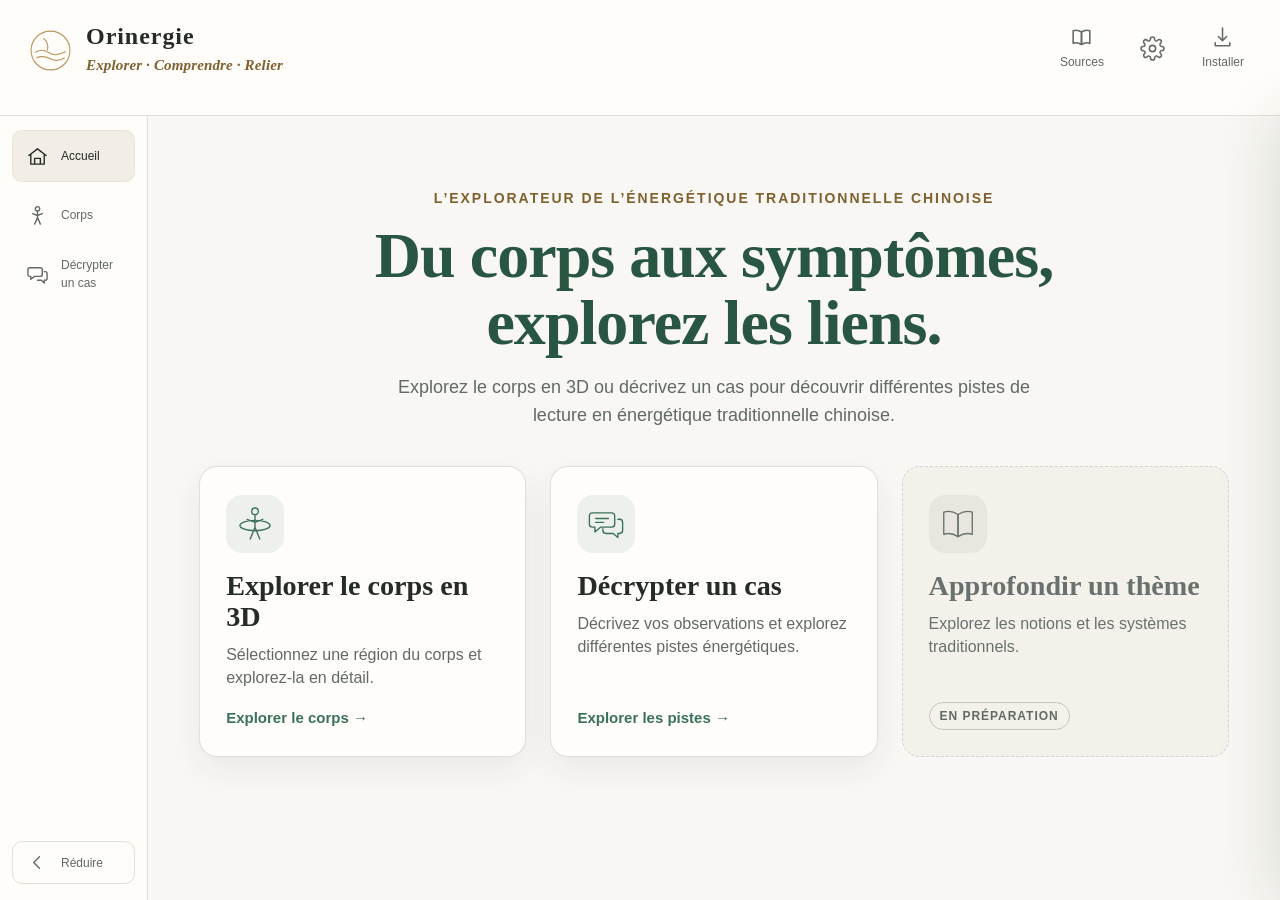
==== commit 67d357d7: "Démo : main 4f0836b (référentiel de questionnement énergétique V3 de Loïc #37)" ====
--- a/index.html
+++ b/index.html
@@ -17,8 +17,8 @@
     <meta name="mobile-web-app-capable" content="yes" />
     <meta name="apple-mobile-web-app-title" content="Orinergie" />
     <meta name="apple-mobile-web-app-status-bar-style" content="default" />
-    <script type="module" crossorigin src="./assets/index-CAfXuwQa.js"></script>
-    <link rel="stylesheet" crossorigin href="./assets/index-DIrVHUYx.css">
+    <script type="module" crossorigin src="./assets/index-C99bQ84Q.js"></script>
+    <link rel="stylesheet" crossorigin href="./assets/index-BDzxbxP_.css">
   <script id="vite-plugin-pwa:register-sw" src="./registerSW.js"></script></head>
   <body>
     <a class="skip-link" href="#view-home">Aller au contenu principal</a>
@@ -35,7 +35,7 @@
           </span>
           <span>
             <strong>Orinergie</strong>
-            <small>Aux sources de la tradition, au cœur du raisonnement.</small>
+            <small>Explorer · Comprendre · Relier</small>
           </span>
         </a>
 
@@ -185,36 +185,16 @@
         <section class="home-page-shell" aria-labelledby="home-title">
           <header class="home-hero">
             <p class="home-descriptor">L’explorateur de l’énergétique traditionnelle chinoise</p>
-            <h1 id="home-title" data-view-heading tabindex="-1">Un symptôme n’est jamais isolé.</h1>
+            <h1 id="home-title" data-view-heading tabindex="-1">
+              Du corps aux symptômes, explorez les liens.
+            </h1>
             <p class="home-intro">
-              Explorez les relations entre observations, fonctions énergétiques, méridiens et
-              points, en vous appuyant sur une lecture inspirée des textes traditionnels.
+              Explorez le corps en 3D ou décrivez un cas pour découvrir différentes pistes de
+              lecture en énergétique traditionnelle chinoise.
             </p>
           </header>
 
           <ul class="home-doors" aria-label="Choisir une voie">
-            <li>
-              <button type="button" class="home-door" data-home-door="case" data-view="case">
-                <span class="home-door-icon" aria-hidden="true">
-                  <svg viewBox="0 0 48 48">
-                    <path
-                      d="M7 10h24a4 4 0 0 1 4 4v10a4 4 0 0 1-4 4H17l-7 6v-6H7a4 4 0 0 1-4-4V14a4 4 0 0 1 4-4Z"
-                    ></path>
-                    <path
-                      d="M39 18h2a4 4 0 0 1 4 4v10a4 4 0 0 1-4 4h-2v5l-6-5h-9a4 4 0 0 1-4-4v-2"
-                    ></path>
-                    <path d="M11 17h16M11 22h10"></path>
-                  </svg>
-                </span>
-                <strong>Observation et raisonnement</strong>
-                <span class="home-door-text"
-                  >Décrivez ce que vous observez et explorez différentes pistes énergétiques.</span
-                >
-                <span class="home-door-action"
-                  >Explorer les pistes <b aria-hidden="true">→</b></span
-                >
-              </button>
-            </li>
             <li>
               <button
                 type="button"
@@ -230,11 +210,33 @@
                     <ellipse cx="24" cy="26" rx="19" ry="6.5"></ellipse>
                   </svg>
                 </span>
-                <strong>Partir du corps</strong>
+                <strong>Explorer le corps en 3D</strong>
                 <span class="home-door-text"
-                  >Sélectionnez une zone du corps pour explorer ses relations énergétiques.</span
+                  >Sélectionnez une région du corps et explorez-la en détail.</span
                 >
                 <span class="home-door-action">Explorer le corps <b aria-hidden="true">→</b></span>
+              </button>
+            </li>
+            <li>
+              <button type="button" class="home-door" data-home-door="case" data-view="case">
+                <span class="home-door-icon" aria-hidden="true">
+                  <svg viewBox="0 0 48 48">
+                    <path
+                      d="M7 10h24a4 4 0 0 1 4 4v10a4 4 0 0 1-4 4H17l-7 6v-6H7a4 4 0 0 1-4-4V14a4 4 0 0 1 4-4Z"
+                    ></path>
+                    <path
+                      d="M39 18h2a4 4 0 0 1 4 4v10a4 4 0 0 1-4 4h-2v5l-6-5h-9a4 4 0 0 1-4-4v-2"
+                    ></path>
+                    <path d="M11 17h16M11 22h10"></path>
+                  </svg>
+                </span>
+                <strong>Décrypter un cas</strong>
+                <span class="home-door-text"
+                  >Décrivez vos observations et explorez différentes pistes énergétiques.</span
+                >
+                <span class="home-door-action"
+                  >Explorer les pistes <b aria-hidden="true">→</b></span
+                >
               </button>
             </li>
             <li>
@@ -247,10 +249,9 @@
                 </span>
                 <strong>Approfondir un thème</strong>
                 <span class="home-door-text"
-                  >Retrouvez à terme une notion, un méridien ou un point à partir d’un thème
-                  précis.</span
+                  >Explorez les notions et les systèmes traditionnels.</span
                 >
-                <em class="home-door-badge">Bientôt disponible</em>
+                <em class="home-door-badge">En préparation</em>
               </div>
             </li>
           </ul>
--- a/assets/index-BDzxbxP_.css
+++ b/assets/index-BDzxbxP_.css
@@ -0,0 +1 @@
+@font-face{font-family:Cormorant Garamond;font-style:normal;font-weight:500;font-display:swap;src:url(./cormorant-garamond-latin-500-normal-BsRWmXhO.woff2)format("woff2")}@font-face{font-family:Cormorant Garamond;font-style:normal;font-weight:600;font-display:swap;src:url(./cormorant-garamond-latin-600-normal-Co1r35X9.woff2)format("woff2")}@font-face{font-family:Ma Shan Zheng;font-style:normal;font-weight:400;font-display:swap;src:url(./ma-shan-zheng-subset-OBtm1IZe.woff2)format("woff2")}@font-face{font-family:"Source Sans 3";font-style:normal;font-weight:200 900;font-display:swap;src:url(./source-sans-3-latin-wght-normal-BqRLTx4X.woff2)format("woff2");unicode-range:U+??,U+131,U+152-153,U+2BB-2BC,U+2C6,U+2DA,U+2DC,U+304,U+308,U+329,U+2000-206F,U+20AC,U+2122,U+2191,U+2193,U+2212,U+2215,U+FEFF,U+FFFD}:root{--porcelain:#f8f7f3;--paper:#fffdf9;--paper-2:#f4f1eb;--paper-3:#ece8df;--ink:#252b29;--ink-2:#616a66;--ink-3:#68716d;--jade:#39715a;--jade-2:#285642;--bronze:#b99760;--bronze-ink:#80602f;--bronze-soft:#e9dcc7;--cinabre:#b65343;--blue:#4b7fa2;--line:#30363326;--line-strong:#3036333d;--shadow:0 12px 34px #282b2812;--f-display:"Cormorant Garamond", Georgia, serif;--f-hanzi:"Ma Shan Zheng", serif;--f-ui:"Source Sans 3", "Avenir Next", "Segoe UI", Helvetica, Arial, sans-serif;--rail-width:148px;--radius-panel:14px;--control-sm:40px;--control-touch:44px;--motion-fast:.14s;--motion-ui:.2s;--focus-ring:0 0 0 3px #39715a33}*{box-sizing:border-box;-webkit-tap-highlight-color:#39715a24}html,body{min-height:100%;margin:0}body{min-width:320px;color:var(--ink);font-family:var(--f-ui);overscroll-behavior:none;background:#d9d8d2;font-size:14px;line-height:1.5}button,input{font:inherit}button{color:inherit;touch-action:manipulation}button:focus-visible,input:focus-visible,summary:focus-visible,a:focus-visible{outline:3px solid var(--jade);outline-offset:3px}button:not(:disabled){transition:color var(--motion-fast) ease, background-color var(--motion-fast) ease, border-color var(--motion-fast) ease, box-shadow var(--motion-fast) ease}button:not(:disabled):active{filter:brightness(.96)}svg{display:block}.skip-link{z-index:1000;background:var(--jade-2);color:#fff;transition:transform var(--motion-fast) ease;border-radius:8px;padding:10px 14px;font-weight:700;text-decoration:none;position:fixed;top:10px;left:10px;transform:translateY(-160%)}.skip-link:focus{transform:translateY(0)}.sr-only{clip:rect(0, 0, 0, 0)!important;white-space:nowrap!important;border:0!important;width:1px!important;height:1px!important;margin:-1px!important;padding:0!important;position:absolute!important;overflow:hidden!important}.app-shell{grid-template:"topbar topbar" auto "rail workspace" minmax(0, 1fr) / var(--rail-width) minmax(0, 1fr);background:var(--porcelain);width:100%;min-height:100dvh;display:grid;position:relative;overflow:hidden}.topbar{z-index:20;border-bottom:1px solid var(--line);background:#fffdf9f7;grid-area:topbar;grid-template-columns:minmax(210px,280px) minmax(360px,760px) minmax(130px,1fr);align-items:start;gap:clamp(20px,4vw,70px);min-height:116px;padding:20px 28px 14px;display:grid;position:relative}.brand-lockup{width:max-content;max-width:100%;color:inherit;align-items:center;gap:13px;padding-top:4px;text-decoration:none;display:inline-flex}.brand-mark{width:45px;height:45px;color:var(--bronze)}.brand-mark svg{fill:none;stroke:currentColor;stroke-width:1.1px;width:100%;height:100%}.brand-lockup strong{font-family:var(--f-display);letter-spacing:.04em;font-size:24px;font-weight:600;line-height:1;display:block}.app-shell:not([data-current-view=home]):not([data-current-view=search]):not([data-current-view=case]) .brand-lockup strong{letter-spacing:.02em;font-size:20px}.brand-lockup small{color:var(--bronze-ink);font-family:var(--f-display);letter-spacing:.01em;margin-top:6px;font-size:15px;font-style:italic;font-weight:600;display:block}.top-actions{justify-self:end;gap:12px;display:flex}.top-action{min-width:58px;min-height:56px;color:var(--ink-2);cursor:pointer;background:0 0;border:0;border-radius:10px;place-items:center;gap:2px;padding:5px 8px;display:grid}.top-action:hover{background:var(--paper-2);color:var(--ink)}.top-action svg{fill:none;stroke:currentColor;stroke-width:1.5px;stroke-linecap:round;stroke-linejoin:round;width:25px;height:25px}.top-action span{font-size:12px}.primary-rail{z-index:10;background:var(--paper);border-right:1px solid var(--line);flex-direction:column;grid-area:rail;justify-content:space-between;min-height:0;padding:14px 12px 16px;transition:width .18s;display:flex;position:relative}.primary-rail nav{gap:7px;display:grid}.rail-item[hidden]{display:none}.rail-item,.rail-collapse{width:100%;min-height:52px;color:var(--ink-2);text-align:left;cursor:pointer;background:0 0;border:1px solid #0000;border-radius:10px;align-items:center;gap:12px;padding:0 13px;font-size:12px;display:flex}.rail-item svg,.rail-collapse svg{fill:none;stroke:currentColor;stroke-width:1.45px;stroke-linecap:round;stroke-linejoin:round;flex:none;width:23px;height:23px}.rail-item:hover,.rail-item.is-active{color:var(--ink);background:#f2ede5;border-color:#b997601a}.rail-collapse{border-color:var(--line);min-height:43px}.rail-collapsed{--rail-width:72px}.rail-collapsed .rail-item,.rail-collapsed .rail-collapse{justify-content:center;padding-inline:0}.rail-collapsed .primary-rail span{display:none}.rail-collapsed .rail-collapse svg{transform:rotate(180deg)}.view[hidden]{display:none!important}.mobile-nav{display:none}.toast{z-index:100;color:#fff;opacity:0;pointer-events:none;background:#252b29f0;border:1px solid #ffffff26;border-radius:999px;max-width:min(90vw,520px);padding:11px 17px;font-size:12px;transition:opacity .18s,transform .18s;position:fixed;bottom:26px;left:50%;transform:translate(-50%,12px);box-shadow:0 10px 28px #14191733}.toast.show{opacity:1;transform:translate(-50%)}@media (width<=1080px){.app-shell{--rail-width:76px}.primary-rail span{display:none}.rail-item,.rail-collapse{justify-content:center;padding-inline:0}.topbar{grid-template-columns:210px minmax(330px,1fr) auto;gap:20px}}@media (width<=760px){body{background:var(--porcelain);overscroll-behavior:auto}.app-shell,.rail-collapsed{min-height:100dvh;padding-bottom:calc(64px + env(safe-area-inset-bottom));display:block;overflow:visible}.topbar{background:var(--paper);min-height:0;padding:max(12px, env(safe-area-inset-top)) 14px 11px;grid-template-columns:1fr auto;gap:12px;display:grid;position:sticky;top:0}.brand-lockup{align-self:center;width:auto;min-width:0}.brand-mark{flex:none;width:34px;height:34px}.brand-lockup strong,.app-shell:not([data-current-view=home]):not([data-current-view=search]):not([data-current-view=case]) .brand-lockup strong{letter-spacing:.01em;font-size:16px;line-height:1.05}.brand-lockup small{display:none}.top-actions{grid-area:1/2}.top-action{min-width:var(--control-touch);min-height:var(--control-touch);padding:3px}.top-action span{display:none}.search-cluster{grid-area:2/1/auto/-1}.primary-rail{display:none}.mobile-nav{z-index:60;padding:7px 8px max(8px, env(safe-area-inset-bottom));border-top:1px solid var(--line);-webkit-backdrop-filter:blur(14px);backdrop-filter:blur(14px);background:#fffdf9f5;grid-auto-columns:minmax(0,1fr);grid-auto-flow:column;display:grid;position:fixed;bottom:0;left:0;right:0}.mobile-nav button[hidden]{display:none}.mobile-nav button{min-height:48px;color:var(--ink-3);cursor:pointer;background:0 0;border:0;place-items:center;gap:2px;font-size:12px;font-weight:600;display:grid}.mobile-nav button.is-active{color:var(--jade);background:#39715a12;border-radius:10px}.mobile-nav svg{fill:none;stroke:currentColor;stroke-width:1.5px;stroke-linecap:round;stroke-linejoin:round;width:21px;height:21px}}@media (height<=520px) and (width>=761px) and (width<=1020px){.topbar{grid-template-columns:190px minmax(320px,1fr) auto;align-items:center;gap:16px;min-height:76px;padding:10px 16px}.brand-lockup{padding-top:0}.brand-mark{width:38px;height:38px}.brand-lockup strong{font-size:21px}.brand-lockup small,.top-action span{display:none}.top-action{min-width:var(--control-touch);min-height:var(--control-touch);padding:3px}}@media (width>=761px) and (width<=840px){.app-shell{overflow:visible}}@media (prefers-reduced-motion:reduce){*,:before,:after{scroll-behavior:auto!important;transition-duration:.01ms!important;animation-duration:.01ms!important;animation-iteration-count:1!important}}[data-view-heading]:focus{outline:none}.search-cluster{min-width:0}.global-search{border:1px solid var(--line-strong);background:#fff;border-radius:10px;align-items:center;min-height:50px;padding:0 8px 0 15px;display:flex;box-shadow:0 2px 7px #242a270f}.search-glyph{color:var(--jade)}.search-glyph svg,.global-search button svg{fill:none;stroke:currentColor;stroke-width:1.6px;stroke-linecap:round;width:21px;height:21px}.global-search input{min-width:0;color:var(--ink);background:0 0;border:0;outline:0;flex:1;padding:13px 12px;font-size:15px}.global-search input::placeholder{color:var(--ink-3)}.global-search:focus-within{border-color:#39715a8c;box-shadow:0 0 0 3px #39715a17}.global-search kbd{border:1px solid var(--line);background:var(--paper-2);color:var(--ink-2);font-size:12px;font-family:var(--f-ui);border-radius:5px;padding:3px 6px}.global-search button{width:var(--control-sm);height:var(--control-sm);color:var(--ink-2);cursor:pointer;background:0 0;border:0;border-radius:8px;place-items:center;display:grid}.global-search button:hover{color:var(--jade);background:var(--paper-2)}.suggest{scrollbar-width:none;align-items:center;gap:7px;margin-top:9px;padding-left:50px;display:flex;overflow-x:auto}.suggest::-webkit-scrollbar{display:none}.chip{min-height:34px;color:var(--ink-2);cursor:pointer;background:0 0;border:1px solid #b9976057;border-radius:999px;flex:none;padding:6px 14px;font-size:12px}.chip:hover{border-color:var(--bronze);color:var(--ink);background:#b9976012}@media (width<=760px){.global-search{min-height:46px}.global-search input{font-size:16px}.global-search kbd{display:none}.suggest{margin-top:7px;padding-left:0}.app-shell[data-current-view=atlas] .suggest{display:none}.global-search button{width:var(--control-touch);height:var(--control-touch)}.chip{min-height:var(--control-touch);padding-inline:16px;font-size:12px}}@media (height<=520px) and (width>=761px) and (width<=1020px){.global-search{min-height:var(--control-touch)}.global-search input{padding-block:10px}.suggest{display:none}}.entry-view{background:var(--porcelain);grid-area:workspace;min-width:0;min-height:0;padding:clamp(24px,4vw,64px);overflow:auto}.entry-page-shell{width:min(100%,1080px);min-height:100%;margin:0 auto}.app-shell[data-current-view=home] .search-cluster,.app-shell[data-current-view=search] .search-cluster,.app-shell[data-current-view=case] .search-cluster{display:none}.app-shell[data-current-view=home] .topbar,.app-shell[data-current-view=search] .topbar,.app-shell[data-current-view=case] .topbar{grid-template-columns:minmax(210px,1fr) auto}.entry-kicker{color:var(--bronze-ink);letter-spacing:.18em;text-transform:uppercase;font-size:11px;font-weight:700}.search-page-heading h1{font-family:var(--f-display);letter-spacing:-.035em;text-wrap:balance;margin:8px 0 10px;font-size:clamp(40px,6vw,70px);font-weight:600;line-height:.98}.search-page-heading p{max-width:660px;color:var(--ink-2);margin:0;font-size:clamp(16px,1.6vw,20px)}.search-page-shell{max-width:880px;padding-bottom:40px}.entry-breadcrumb{color:var(--ink-3);align-items:center;gap:8px;margin-bottom:clamp(28px,5vh,52px);font-size:13px;display:flex}.entry-breadcrumb button{min-height:44px;color:var(--jade-2);text-underline-offset:4px;cursor:pointer;background:0 0;border:0;padding:6px 0;text-decoration:underline}.search-page-heading h1{font-size:clamp(38px,5vw,58px)}.search-mode-picker{border:0;margin:38px 0 22px;padding:0}.search-mode-picker legend{color:var(--ink-2);margin-bottom:10px;font-size:13px;font-weight:700}.search-mode-options{grid-template-columns:repeat(2,minmax(0,1fr));gap:10px;display:grid}.search-mode-options button{border:1px solid var(--line-strong);background:var(--paper);min-height:84px;color:var(--ink);text-align:left;cursor:pointer;border-radius:12px;padding:15px 17px}.search-mode-options button:hover,.search-mode-options button.is-active{border-color:var(--jade);background:#39715a0f;box-shadow:inset 0 0 0 1px #39715a1f}.search-mode-options button.is-active:before{content:"✓ ";color:var(--jade);font-weight:800}.search-mode-options span,.search-mode-options small{display:block}.search-mode-options span{font-size:15px;font-weight:700;display:inline}.search-mode-options small{color:var(--ink-2);margin-top:5px;font-size:12px}.search-page-card{border:1px solid var(--line);background:var(--paper);box-shadow:var(--shadow);border-radius:16px;padding:clamp(20px,3vw,32px)}#search-mode-description{color:var(--ink-2);margin:0 0 22px}.clinical-v3{border:1px solid var(--line-strong);background:var(--porcelain);border-radius:12px;margin-bottom:24px;padding:clamp(18px,2.5vw,26px)}.clinical-v3[hidden],#clinical-v3-result[hidden],.search-guided-context[hidden]{display:none}.clinical-v3 h2{color:var(--jade-2);margin:0 0 6px;font-size:19px}.clinical-v3>p{color:var(--ink-2);margin:0 0 16px;font-size:13px;line-height:1.55}.clinical-v3 label{margin-bottom:8px;font-size:13px;font-weight:700;display:block}.clinical-v3 textarea{border:1px solid var(--line-strong);width:100%;min-height:106px;color:var(--ink);font:inherit;resize:vertical;background:#fff;border-radius:10px;padding:12px 14px;line-height:1.5}.clinical-v3 textarea:focus-visible{border-color:var(--jade);box-shadow:var(--focus-ring);outline:none}.clinical-v3-actions{flex-wrap:wrap;gap:10px;margin-top:12px;display:flex}.clinical-v3-actions button,.clinical-v3-map{min-height:var(--control-touch);border:1px solid var(--jade-2);background:var(--jade-2);color:#fff;font:inherit;cursor:pointer;border-radius:9px;padding:9px 15px;font-size:14px;font-weight:700}.clinical-v3-actions button:hover,.clinical-v3-map:hover{background:var(--jade)}.clinical-v3-actions button:disabled{opacity:.55;cursor:not-allowed}#clinical-v3-clear{color:var(--jade-2);background:#fff}#clinical-v3-status{min-height:20px;margin:12px 0 0}#clinical-v3-result{gap:14px;margin-top:16px;display:grid}.clinical-v3-manifestation{border:1px solid var(--line);background:#fff;border-radius:10px;min-width:0;padding:16px}.clinical-v3-manifestation h3{margin:0 0 8px;font-size:18px}.clinical-v3-manifestation p,.clinical-v3-manifestation section{margin:0 0 12px}.clinical-v3-manifestation h4{color:var(--jade-2);margin:0 0 5px;font-size:13px}.clinical-v3-manifestation ul{color:var(--ink-2);margin:0;padding-left:20px;font-size:13px;line-height:1.5}.clinical-v3-manifestation li+li{margin-top:3px}.clinical-v3-next{border:1px solid #39715a47;border-left:4px solid var(--jade);background:#39715a0d;border-radius:10px;gap:12px;margin:4px 0 16px;padding:14px;display:grid}.clinical-v3-next section{margin:0}.clinical-v3-question{color:var(--ink);margin:0 0 4px;font-size:15px;font-weight:700;line-height:1.45}.clinical-v3-meta{color:var(--ink-3);margin:0;font-size:12px;line-height:1.5}.clinical-v3-next details summary{min-height:var(--control-touch);color:var(--jade-2);cursor:pointer;align-items:center;font-size:13px;font-weight:700;display:flex}.clinical-v3-tag{background:var(--paper-2);color:var(--ink-3);white-space:nowrap;border-radius:999px;padding:0 7px;font-size:12px;line-height:1.6;display:inline-block}.clinical-v3-fold{border-top:1px solid var(--line)}.clinical-v3-manifestation .clinical-v3-fold{margin:0}.clinical-v3-fold summary{min-height:var(--control-touch);cursor:pointer;align-items:center;gap:8px;list-style:none;display:flex}.clinical-v3-fold summary::-webkit-details-marker{display:none}.clinical-v3-fold summary:after{content:"+";color:var(--ink-3);margin-left:auto;font-size:18px;line-height:1}.clinical-v3-fold details[open]>summary:after{content:"−"}.clinical-v3-fold summary h4{margin:0}.clinical-v3-count{background:var(--paper-2);min-width:22px;color:var(--ink-3);text-align:center;border-radius:999px;padding:0 6px;font-size:12px;font-weight:700}.clinical-v3-fold details>ul{margin-bottom:12px}.clinical-v3-fold details details summary{min-height:36px;color:var(--ink-2);font-size:13px}.clinical-v3-map{color:var(--jade-2);background:#fff;margin-bottom:14px}.clinical-v3-answers{flex-wrap:wrap;gap:8px;margin-top:8px;display:flex}.clinical-v3-answers button{min-height:var(--control-touch);border:1px solid var(--jade-2);color:var(--jade-2);font:inherit;cursor:pointer;background:#fff;border-radius:9px;padding:8px 13px;font-size:13px;font-weight:700}.clinical-v3-answers button:hover,.clinical-v3-answers button[aria-pressed=true]{background:var(--jade-2);color:#fff}.reasoning-v2{border:1px solid var(--bronze-soft);border-left:4px solid var(--bronze);background:#fff;border-radius:10px;gap:10px;min-width:0;margin-bottom:16px;padding:16px;display:grid}.reasoning-v2>*{margin:0}.reasoning-v2 h3{color:var(--bronze-ink);font-size:18px}.reasoning-v2 h4{margin:0 0 6px;font-size:14px}.reasoning-v2 ul{color:var(--ink-2);margin:0;padding-left:18px;font-size:13px;line-height:1.5}.reasoning-v2 li+li{margin-top:4px}.reasoning-v2 .clinical-v3-next{margin:0}.reasoning-v2-doors{color:var(--ink-2);font-size:13px;font-weight:700}.reasoning-v2-alert{color:var(--cinabre);font-size:13px}.reasoning-v2-note{color:var(--ink-3);font-size:12px;display:block}.reasoning-v2-why summary{min-height:var(--control-touch);color:var(--bronze-ink);cursor:pointer;align-items:center;font-size:13px;font-weight:700;display:flex}.reasoning-v2-free{grid-template-columns:minmax(0,1fr) auto;gap:8px;margin-top:8px;display:grid}.reasoning-v2-free input{min-width:0;min-height:var(--control-touch);border:1px solid var(--line-strong);font:inherit;border-radius:9px;padding:8px 10px;font-size:14px}.reasoning-v2-free button{min-height:var(--control-touch);border:1px solid var(--jade-2);background:var(--jade-2);color:#fff;font:inherit;cursor:pointer;border-radius:9px;padding:8px 13px;font-size:13px;font-weight:700}.clinical-v3-detail>summary{min-height:var(--control-touch);color:var(--jade-2);cursor:pointer;align-items:center;margin-bottom:8px;font-size:14px;font-weight:700;display:flex}.clinical-v3-detail[open]{gap:14px;display:grid}.search-guided-context{color:var(--ink-2);margin:0 0 12px;font-size:13px}.search-page-form{grid-template-columns:minmax(0,1fr) auto;gap:12px;display:grid}.search-page-form label{color:var(--ink);grid-column:1/-1;font-size:13px;font-weight:700}.search-page-field{border:1px solid var(--line-strong);background:#fff;border-radius:10px;align-items:center;gap:10px;min-height:52px;padding:0 14px;display:flex}.search-page-field:focus-within{border-color:var(--jade);box-shadow:var(--focus-ring)}.search-page-field>span{color:var(--jade)}.search-page-field svg{fill:none;stroke:currentColor;stroke-linecap:round;stroke-width:1.6px;width:21px;height:21px}.search-page-field input{width:100%;min-width:0;color:var(--ink);background:0 0;border:0;outline:0;padding:14px 0;font-size:16px}#search-page-submit{border:1px solid var(--jade-2);background:var(--jade-2);color:#fff;cursor:pointer;border-radius:10px;min-height:52px;padding:11px 20px;font-weight:700}#search-page-submit:hover{background:var(--jade)}.search-zone{color:var(--jade);flex-wrap:wrap;align-items:center;gap:8px 12px;margin-top:14px;font-size:13px;font-weight:650;display:flex}.search-zone[hidden]{display:none}.search-zone button{border:1px solid var(--jade);min-height:36px;color:var(--jade);cursor:pointer;background:#fff;border-radius:999px;padding:6px 12px}.search-zone button:hover,.search-zone button:focus-visible{background:var(--jade);color:#fff}.search-zone small{color:var(--ink-3);flex-basis:100%;font-size:12px;font-weight:400}.search-region-matches{border:1px solid var(--line);background:var(--porcelain);border-radius:12px;margin-top:18px;padding:18px}.search-region-matches[hidden],.search-region-face[hidden]{display:none}.search-region-matches h2{margin:0;font-size:17px}.search-region-matches p{color:var(--ink-2);margin:5px 0 12px;font-size:13px}.search-region-face{flex-wrap:wrap;align-items:center;gap:8px 12px;margin-bottom:12px;font-size:14px;display:flex}.search-region-face select{min-height:var(--control-touch);border:1px solid var(--line-strong);color:var(--ink);font:inherit;background:#fff;border-radius:8px;padding:8px 12px}.search-region-options{flex-wrap:wrap;gap:8px;display:flex}.search-region-options button{min-height:var(--control-touch);border:1px solid var(--jade);color:var(--jade-2);font:inherit;cursor:pointer;background:#fff;border-radius:8px;padding:8px 12px;font-size:14px}.search-region-options button:hover,.search-region-options button:focus-visible{background:var(--jade-2);color:#fff}.search-page-suggest{flex-wrap:wrap;gap:8px;margin-top:14px;display:flex}.search-page-suggest button{border:1px solid var(--bronze-soft);min-height:40px;color:var(--ink-2);cursor:pointer;background:0 0;border-radius:999px;padding:7px 13px}.search-page-suggest button:hover{border-color:var(--bronze);color:var(--ink)}.search-page-status{min-height:24px;color:var(--ink-3);margin:16px 0 0;font-size:13px}.search-safety-note{border-left:3px solid var(--bronze);background:#b9976014;margin-top:18px;padding:16px 18px}.search-safety-note p{color:var(--ink-2);margin:5px 0 0;font-size:13px}@media (width<=760px){.entry-view{min-height:calc(100dvh - 64px);padding:28px 16px 38px;overflow:visible}.app-shell[data-current-view=home] .topbar,.app-shell[data-current-view=search] .topbar,.app-shell[data-current-view=case] .topbar{grid-template-columns:1fr auto}.search-page-heading h1{font-size:clamp(38px,12vw,50px)}.search-mode-options{grid-template-columns:1fr}.entry-breadcrumb{margin-bottom:28px}.search-mode-picker{margin-top:28px}.search-mode-options button{min-height:78px}.search-page-form{grid-template-columns:1fr}#search-page-submit{width:100%}.search-page-suggest button{min-height:var(--control-touch)}.app-shell[data-search-mode=analysis] .search-page{padding-top:18px}.app-shell[data-search-mode=analysis] .search-page .entry-breadcrumb,.app-shell[data-search-mode=analysis] .search-page-heading .entry-kicker,.app-shell[data-search-mode=analysis] .search-page-heading p,.app-shell[data-search-mode=analysis] .search-mode-options small{display:none}.app-shell[data-search-mode=analysis] .search-page-heading h1{margin:0;font-size:30px}.app-shell[data-search-mode=analysis] .search-mode-picker{margin:14px 0}.app-shell[data-search-mode=analysis] .search-mode-picker legend{clip:rect(0 0 0 0);white-space:nowrap;width:1px;height:1px;position:absolute;overflow:hidden}.app-shell[data-search-mode=analysis] .search-mode-options{grid-template-columns:repeat(2,minmax(0,1fr));gap:8px}.app-shell[data-search-mode=analysis] .search-mode-options button{min-height:var(--control-touch);text-align:center;padding:10px 12px}.app-shell[data-search-mode=analysis] .search-mode-options span{font-size:14px}.app-shell[data-search-mode=analysis] .search-page-card{padding:16px 14px}.app-shell[data-search-mode=analysis] #search-mode-description{display:none}.clinical-v3{border:0;border-bottom:1px solid var(--line);background:0 0;border-radius:0;margin-inline:-14px;padding:0 14px 20px}.clinical-v3-manifestation{border-inline:0;border-radius:0;margin-inline:-14px;padding:16px 14px}}.clarifier{border:1px solid var(--line-strong);background:var(--paper);border-radius:12px;margin-bottom:24px;padding:clamp(18px,2.5vw,26px)}.clarifier[hidden],.clarifier [hidden]{display:none}.clarifier-head{flex-wrap:wrap;justify-content:space-between;align-items:baseline;gap:8px 16px;display:flex}.clarifier h2{color:var(--jade-2);margin:0 0 6px;font-size:19px}.clarifier>p{color:var(--ink-2);margin:0 0 16px;font-size:13px;line-height:1.55}.clarifier-debug-toggle{min-height:var(--control-touch);color:var(--ink-2);cursor:pointer;align-items:center;gap:8px;font-size:13px;font-weight:600;display:inline-flex}.clarifier-debug-toggle input{width:18px;height:18px;accent-color:var(--jade)}.clarifier-log{gap:10px;margin:0 0 16px;padding:0;list-style:none;display:grid}.clarifier-turn{border:1px solid var(--line);background:#fff;border-radius:10px;max-width:min(100%,640px);padding:10px 14px}.clarifier-turn p{overflow-wrap:anywhere;margin:2px 0 0;font-size:14px;line-height:1.5}.clarifier-turn.is-patient{border-color:var(--bronze-soft);background:var(--paper-2);justify-self:end}.clarifier-turn.is-clarifier{border-color:#39715a59}.clarifier-turn.is-stop{background:var(--porcelain);border-style:dashed;max-width:100%}.clarifier-turn-role{color:var(--ink-3);letter-spacing:.06em;text-transform:uppercase;font-size:11px;font-weight:700}.clarifier-form label{margin-bottom:8px;font-size:13px;font-weight:700;display:block}.clarifier-form textarea{border:1px solid var(--line-strong);width:100%;min-height:76px;color:var(--ink);font:inherit;resize:vertical;background:#fff;border-radius:10px;padding:12px 14px;line-height:1.5}.clarifier-form textarea:focus-visible{border-color:var(--jade);box-shadow:var(--focus-ring);outline:none}.clarifier-suggestions{flex-wrap:wrap;gap:8px;margin-top:10px;display:flex}.clarifier-suggestions:empty{display:none}.clarifier-suggestions button{min-height:var(--control-sm);border:1px solid var(--line-strong);color:var(--ink);font:inherit;cursor:pointer;background:#fff;border-radius:999px;padding:6px 12px;font-size:13px}.clarifier-suggestions button:hover{border-color:var(--jade);color:var(--jade-2)}.clarifier-suggestions button:before{content:"";box-sizing:border-box;vertical-align:-2px;border:1.5px solid;border-radius:3px;width:14px;height:14px;margin-right:7px;display:inline-block}.clarifier-suggestions[data-mode=single] button:before{border-radius:50%}.clarifier-suggestions button[aria-pressed=true]{border-color:var(--jade);background:var(--jade);color:#fff}.clarifier-suggestions button[aria-pressed=true]:before{content:"✓";color:var(--jade);text-align:center;background:#fff;border-color:#fff;font-size:11px;font-weight:700;line-height:11px}.clarifier-suggestions-hint{color:var(--muted);flex-basis:100%;margin:0;font-size:13px}.clarifier-suggestions{margin-bottom:8px}.clarifier-actions{flex-wrap:wrap;gap:10px;margin-top:12px;display:flex}.clarifier-actions button{min-height:var(--control-touch);border:1px solid var(--jade-2);color:var(--jade-2);font:inherit;cursor:pointer;background:#fff;border-radius:9px;padding:9px 15px;font-size:14px;font-weight:700}#clarifier-send{background:var(--jade-2);color:#fff}#clarifier-send:hover{background:var(--jade)}.clarifier-actions button:disabled{opacity:.55;cursor:not-allowed}.clarifier-suggestions button:focus-visible,.clarifier-actions button:focus-visible,.clarifier-debug-toggle input:focus-visible{box-shadow:var(--focus-ring);outline:none}.clarifier-synthesis,.clarifier-debug{border:1px solid var(--line);background:#fff;border-radius:10px;margin-top:18px;padding:16px}.clarifier-synthesis h3,.clarifier-debug h3{color:var(--jade-2);margin:0 0 8px;font-size:16px}.clarifier-note{color:var(--ink-2);margin:0 0 10px;font-size:13px}.clarifier-synthesis-list{margin:0;padding-left:20px}.clarifier-synthesis-list>li{margin-bottom:10px;font-size:14px}.clarifier-synthesis ul{margin:4px 0 0;padding-left:18px;font-size:13px;line-height:1.5}.clarifier-categories{color:var(--bronze-ink);font-size:12px}.clarifier .is-unclear{color:var(--cinabre)}.clarifier .is-missing{color:var(--ink-3)}.clarifier-debug{background:var(--porcelain)}.clarifier-debug h4{letter-spacing:.02em;margin:14px 0 6px;font-size:13px}.clarifier-debug p,.clarifier-debug li{overflow-wrap:anywhere;font-size:13px;line-height:1.5}.clarifier-debug pre{border:1px solid var(--line);white-space:pre-wrap;background:#fff;border-radius:8px;max-height:320px;margin:0;padding:10px;font-size:12px;overflow:auto}.clarifier-debug-json summary{cursor:pointer;margin-top:14px;font-size:13px;font-weight:700}.clarifier-table-scroll{overflow-x:auto}.clarifier-table{border-collapse:collapse;width:100%;font-size:12px}.clarifier-table th,.clarifier-table td{border-bottom:1px solid var(--line);text-align:left;vertical-align:top;padding:6px 8px}.clarifier-table thead th{color:var(--ink-2);font-weight:700}.clarifier-table tr[data-status=known] td:nth-child(2),.clarifier-table tr[data-status=confirmed_unusual] td:nth-child(2){color:var(--jade-2)}.clarifier-table tr[data-status=conflicting] td:nth-child(2),.clarifier-table tr[data-status=vague] td:nth-child(2){color:var(--cinabre)}.clarifier-table tr.is-chosen{background:#39715a14;font-weight:600}.clarifier-table tr.is-excluded{color:var(--ink-3)}.clarifier-table code{font-size:11px}.clarifier-table-scroll .clarifier-table{min-width:560px}.clarifier-table-scroll .clarifier-table.is-wide{min-width:820px}.clarifier-assistant{flex-wrap:wrap;align-items:center;gap:4px 16px;margin:0 0 12px;display:flex}.clarifier-assistant p{color:var(--ink-2);flex:260px;margin:0;font-size:12px}.clarifier-code{align-items:center;gap:8px;font-size:13px;display:inline-flex}.clarifier-code input{min-height:var(--control-sm);border:1px solid var(--line-strong);font:inherit;border-radius:8px;padding:6px 10px}.clarifier-error{border:1px solid var(--cinabre);color:var(--cinabre);background:#fff;border-radius:10px;margin:0 0 12px;padding:10px 14px;font-size:13px;line-height:1.5}.clarifier-assistant p.is-unclear{color:var(--cinabre)}.home-view{align-items:start;padding-block:clamp(28px,8vh,88px) clamp(20px,4vh,48px);display:grid}.home-page-shell{gap:clamp(22px,4vh,40px);width:min(100%,1120px);margin:0 auto;display:grid}.home-hero{text-align:center}.home-descriptor{color:var(--bronze-ink);letter-spacing:.14em;text-transform:uppercase;text-wrap:balance;margin:0 0 14px;font-size:clamp(12px,1.2vw,14px);font-weight:700}.home-hero h1{color:var(--jade-2);font-family:var(--f-display);letter-spacing:-.015em;text-wrap:balance;margin:0;font-size:clamp(40px,5vw,64px);font-weight:600;line-height:1.04}.home-intro{max-width:640px;color:var(--ink-2);text-wrap:pretty;margin:18px auto 0;font-size:clamp(16px,1.5vw,18px);line-height:1.55}.app-shell[data-current-view=home] .brand-lockup small{white-space:normal;display:block}.home-doors{grid-template-columns:repeat(3,minmax(0,1fr));gap:clamp(14px,2vw,24px);margin:0;padding:0;list-style:none;display:grid}.home-doors>li{display:flex}.home-door{border:1px solid var(--line);background:var(--paper);width:100%;min-height:248px;color:var(--ink);font:inherit;text-align:left;box-shadow:var(--shadow);cursor:pointer;transition:border-color var(--motion-ui) ease, box-shadow var(--motion-ui) ease, transform var(--motion-ui) ease;border-radius:18px;flex-direction:column;align-items:flex-start;gap:10px;padding:28px 26px 26px;display:flex;position:relative}button.home-door:hover{border-color:#39715a6b;transform:translateY(-2px);box-shadow:0 16px 40px #282b281a}button.home-door:focus-visible{border-color:var(--jade);box-shadow:var(--focus-ring), var(--shadow);outline:none}.home-door-icon{width:58px;height:58px;color:var(--jade);background:#39715a17;border-radius:16px;place-items:center;margin-bottom:8px;display:grid}.home-door-icon svg{fill:none;stroke:currentColor;stroke-width:1.7px;stroke-linecap:round;stroke-linejoin:round;width:38px;height:38px}.home-door strong{font-family:var(--f-display);font-size:clamp(25px,2.2vw,30px);font-weight:600;line-height:1.1}.home-door-text{color:var(--ink-2);font-size:16px;line-height:1.45}.home-door-action{color:var(--jade);margin-top:auto;padding-top:8px;font-size:15px;font-weight:700}.home-door-action b{transition:transform var(--motion-ui) ease;display:inline-block}button.home-door:hover .home-door-action b{transform:translate(3px)}.home-door.is-disabled{background:var(--paper-2);box-shadow:none;cursor:default;border-style:dashed}.home-door.is-disabled .home-door-icon{color:var(--ink-3);background:#3036330f}.home-door.is-disabled strong,.home-door.is-disabled .home-door-text{color:var(--ink-3)}.home-door-badge{border:1px solid var(--line-strong);color:var(--ink-2);letter-spacing:.08em;text-transform:uppercase;border-radius:999px;margin-top:auto;padding:4px 10px;font-size:12px;font-style:normal;font-weight:700}.referentiel-pills{flex-wrap:wrap;gap:8px;margin-top:8px;display:flex}.referentiel-pill{border:1px solid var(--line-strong);min-height:36px;color:var(--ink);font:inherit;cursor:pointer;transition:background-color var(--motion-ui) ease, border-color var(--motion-ui) ease;background:0 0;border-radius:999px;padding:0 14px;font-size:14px}.referentiel-pill:hover,.referentiel-pill[aria-expanded=true]{border-color:var(--bronze);background:#b997601a}.referentiel-pill.is-pending{color:var(--ink-2);border-style:dashed}.referentiel-detail{border-left:2px solid var(--bronze);background:#b9976012;flex-wrap:wrap;align-items:baseline;gap:4px 12px;margin-top:12px;padding:10px 14px;font-size:14px;display:flex}.referentiel-detail[hidden]{display:none}.referentiel-detail span{color:var(--ink-2)}.referentiel-detail button{min-height:36px;color:var(--bronze-ink);font:inherit;cursor:pointer;background:0 0;border:0;padding:0;font-weight:700}.referentiel-detail button:hover{text-underline-offset:4px;text-decoration:underline}.search-referentiel{margin-top:22px}.search-referentiel h2{color:var(--ink-2);margin:0;font-size:13px;font-weight:700}.app-shell[data-search-mode=analysis] .search-referentiel{display:none}@media (width<=900px){.home-doors{grid-template-columns:minmax(0,1fr)}.home-door{grid-template-columns:52px minmax(0,1fr);grid-template-areas:"icon title""icon text""icon badge""icon action";gap:4px 16px;min-height:0;padding:20px 18px;display:grid}.home-door-icon{grid-area:icon;width:52px;height:52px;margin:0}.home-door strong{grid-area:title;font-size:25px}.home-door-text{grid-area:text;font-size:15px}.home-door-action{grid-area:action;margin-top:4px;padding-top:0}.home-door-badge{grid-area:badge;justify-self:start;margin-top:6px}}@media (width<=760px){.app-shell[data-current-view=home] .brand-lockup small{white-space:nowrap;margin-top:4px;font-size:13px;line-height:1.25}.home-view{align-items:start;padding:18px 16px 24px}.home-page-shell{gap:18px}.home-descriptor{letter-spacing:.1em;margin-bottom:8px;font-size:11px}.home-hero h1{font-size:clamp(28px,8.2vw,34px);line-height:1.08}.home-intro{margin-top:10px;font-size:15px;line-height:1.45}.home-doors{gap:12px}.home-door{padding:16px}.home-door strong{font-size:22px}.referentiel-pill{min-height:var(--control-touch)}}@media (prefers-reduced-motion:reduce){.home-door-action b,.home-door,.referentiel-pill{transition:none}button.home-door:hover{transform:none}}.sources-page-shell{max-width:900px;padding-bottom:48px}.source-back{min-height:var(--control-touch);color:var(--jade-2);text-align:left;cursor:pointer;background:0 0;border:0;margin:0 0 26px;padding:7px 0;font-weight:700}.source-back:before{content:"←";margin-right:9px}.source-header h1{font-family:var(--f-display);margin:8px 0 12px;font-size:clamp(36px,5vw,62px);font-weight:600;line-height:1.05}#source-offline,.sources-intro{max-width:680px;color:var(--ink-2);line-height:1.65}#source-offline{border:1px solid var(--line-strong);background:var(--paper-2);border-radius:9px;width:fit-content;padding:9px 12px}#source-offline[hidden]{display:none}.source-list{grid-template-columns:repeat(2,minmax(0,1fr));gap:14px;margin-top:26px;display:grid}.source-card{border:1px solid var(--line-strong);background:var(--paper);text-align:left;cursor:pointer;border-radius:14px;align-content:start;gap:8px;min-width:0;min-height:154px;padding:22px;display:grid}.source-card:hover,.source-card:focus-visible{border-color:var(--jade)}.source-card span,.source-card small,.source-badge{color:var(--bronze-ink);letter-spacing:.07em;text-transform:uppercase;font-size:11px;font-weight:700}.source-card strong{font-family:var(--f-display);font-size:25px;font-weight:600;line-height:1.1}.source-card small{color:var(--ink-3)}.source-detail,.source-state{border:1px solid var(--line-strong);background:var(--paper);border-radius:16px;max-width:760px;margin-top:26px;padding:clamp(20px,4vw,34px)}.source-summary{flex-wrap:wrap;gap:8px;display:flex}.source-badge{color:var(--jade-2);border:1px solid #39715a4d;border-radius:999px;padding:5px 9px}.source-badge-status{border-color:var(--line-strong);color:var(--bronze-ink)}.source-metadata{gap:0;margin:26px 0;display:grid}.source-metadata div{border-bottom:1px solid var(--line);grid-template-columns:minmax(100px,26%) 1fr;gap:12px;padding:11px 0;display:grid}.source-metadata dt{color:var(--ink-3);font-weight:700}.source-metadata dd{overflow-wrap:anywhere;min-width:0;margin:0}.source-detail section{border-top:1px solid var(--line);padding-top:18px}.source-detail h2{margin:0 0 7px;font-size:15px}.source-detail p,.source-state p{color:var(--ink-2);margin:0 0 18px;line-height:1.65}.source-external{min-height:var(--control-touch);color:var(--jade-2);flex-wrap:wrap;align-items:baseline;gap:4px 8px;margin-bottom:22px;font-weight:700;display:inline-flex}.source-external small{color:var(--ink-3);font-weight:400}.source-offline-link{margin-bottom:22px!important}@media (width<=620px){.source-list{grid-template-columns:1fr}.source-card{min-height:120px}.source-metadata div{grid-template-columns:1fr;gap:2px}}.source-feedback-link{min-height:var(--control-touch);border:1px solid var(--line-strong);background:var(--paper);color:var(--jade-2);cursor:pointer;border-radius:10px;margin-top:28px;padding:12px 18px;font-weight:700}.source-feedback-link:hover,.source-feedback-link:focus-visible{border-color:var(--jade)}.feedback-page-shell{max-width:760px;padding-bottom:48px}.feedback-header h1{font-family:var(--f-display);margin:8px 0 12px;font-size:clamp(36px,5vw,62px);font-weight:600;line-height:1.05}.feedback-header p,.feedback-safety,.feedback-context{color:var(--ink-2);line-height:1.65}.feedback-safety{border:1px solid var(--line-strong);background:var(--paper-2);border-radius:10px;margin:24px 0 14px;padding:12px 16px}.feedback-context{font-size:13px}#feedback-form{gap:10px;margin-top:24px;display:grid}#feedback-form label,#feedback-manual label{font-weight:700}#feedback-form input,#feedback-form select,#feedback-form textarea,#feedback-copy-text{width:100%;min-height:var(--control-touch);border:1px solid var(--line-strong);background:var(--paper);color:var(--ink);font:inherit;border-radius:10px;margin-bottom:12px;padding:12px 14px}#feedback-form textarea,#feedback-copy-text{resize:vertical}#feedback-form [aria-invalid=true]{border-color:var(--cinnabar,#b04a3a)}.feedback-copy-button{width:fit-content;min-height:var(--control-touch);background:var(--jade-2);color:#fff;cursor:pointer;border:0;border-radius:10px;padding:10px 20px;font-weight:700}#feedback-status{min-height:1.6em;color:var(--jade-2);margin:0}#feedback-status[role=alert]{color:var(--cinnabar,#b04a3a)}#feedback-manual{margin-top:18px}#feedback-manual[hidden]{display:none}.clinical-workspace{grid-area:workspace;grid-template-columns:minmax(220px,.72fr) minmax(440px,1.65fr) minmax(330px,1fr);gap:10px;min-width:0;height:calc(100dvh - 116px);min-height:0;padding:10px;display:grid;overflow:hidden}.panel{border:1px solid var(--line);border-radius:var(--radius-panel);background:var(--paper);min-width:0;min-height:0;overflow:hidden;box-shadow:0 1px #ffffffbf}.panel-heading,.viewer-heading{flex-wrap:wrap;justify-content:space-between;align-items:flex-start;gap:8px 12px;display:flex}.viewer-heading>div:first-child{flex:260px;min-width:0}.anatomy-heading-actions,.viewer-heading-actions{align-items:flex-start;gap:8px;display:flex}.anatomy-open,.anatomy-close,.anatomy-backdrop{display:none}.anatomy-open{min-height:var(--control-sm);color:var(--jade);cursor:pointer;background:#39715a0f;border:1px solid #39715a38;border-radius:8px;align-items:center;gap:6px;padding:0 10px;font-size:12px;font-weight:700}.anatomy-open svg,.anatomy-close svg{fill:none;stroke:currentColor;stroke-width:1.5px;stroke-linecap:round;stroke-linejoin:round;width:17px;height:17px}.panel-kicker{color:var(--bronze-ink);letter-spacing:.16em;text-transform:uppercase;margin-bottom:5px;font-size:11px;font-weight:700;display:block}.panel-heading h2,.viewer-heading h1{margin:0;font-weight:500;line-height:1.1}.panel-heading h2{font-size:21px}.anatomy-panel{flex-direction:column;padding:18px 16px 14px;display:flex}.anatomy-map{flex:1;place-items:center;min-height:300px;padding:22px 8px 8px;display:grid;position:relative}.anatomy-map.is-asset-missing{flex:none;min-height:0;padding:0}#body-navigator{width:min(100%,230px);height:100%;max-height:540px;overflow:visible}#body-navigator[hidden]{display:none}.navigator-model{opacity:.97;pointer-events:none;filter:drop-shadow(0 3px 4px #2f3a3421);transition:opacity .18s}.navigator-focus-zone{fill:#0000;stroke:#0000;stroke-width:.85px;vector-effect:non-scaling-stroke;pointer-events:all;cursor:zoom-in;transition:fill .15s,stroke .15s}.navigator-focus-zone:hover,.navigator-focus-zone:focus-visible{fill:#39715a21;stroke:#39715ab8;outline:none}.navigator-focus-zone.is-active{fill:#b9976033;stroke:var(--bronze)}.navigator-results{pointer-events:none}@media (prefers-reduced-motion:reduce){.navigator-model,.navigator-focus-zone{transition:none}}.anatomy-asset-missing{border-left:3px solid var(--bronze);background:var(--paper-2);color:var(--ink-2);margin:0 0 8px;padding:10px;font-size:12px;line-height:1.5}.anatomy-asset-missing[hidden]{display:none}.anatomy-zone-list{border-top:1px solid var(--line);color:var(--ink-2);flex:none;margin-top:12px;font-size:12px}.anatomy-zone-list summary{min-height:var(--control-touch);cursor:pointer;align-items:center;font-weight:700;display:flex}.anatomy-zone-list #anatomy-zone-options{gap:4px;max-height:150px;padding:0 2px 5px;display:grid;overflow-y:auto}.anatomy-zone-list button{border:1px solid var(--line);background:var(--paper-2);min-height:36px;color:var(--ink-2);text-align:left;cursor:pointer;border-radius:6px;padding:5px 8px}.anatomy-zone-list button:hover,.anatomy-zone-list button:focus-visible,.anatomy-zone-list button[aria-pressed=true]{border-color:var(--jade);color:var(--jade)}.nav-result-halo{fill:#b9976030;stroke:#b9976061;stroke-width:.5px}.nav-result-core{fill:var(--bronze);stroke:var(--paper);stroke-width:.7px}.nav-result.is-selected .nav-result-halo{fill:#b653432e;stroke:#b653437a}.nav-result.is-selected .nav-result-core{fill:var(--cinabre)}.nav-result text{fill:var(--ink-2);font-size:6px;font-family:var(--f-ui)}.anatomy-status{border-top:1px solid var(--line);border-bottom:1px solid var(--line);justify-content:space-between;align-items:baseline;gap:10px;margin:5px 0 12px;padding:10px 12px;font-size:12px;display:flex}.anatomy-status span{color:var(--ink-3)}.anatomy-status strong{color:var(--jade);font-size:12px;font-weight:600}.inspector-pane[data-inspector-pane=view] :is(.pane-title,.view-grid,.view-help)[hidden]{display:none}.view-grid button{min-height:var(--control-sm);border:1px solid var(--line);color:var(--ink-2);cursor:pointer;background:0 0;border-radius:8px;font-size:12px}.view-grid button:hover,.view-grid button.is-active{color:var(--ink);background:#b9976014;border-color:#b99760a6}.viewer-panel{flex-direction:column;padding:18px 20px 12px;display:flex;position:relative}.viewer-heading{flex:none;gap:20px;padding:0 3px 12px}.viewer-heading h1{letter-spacing:-.025em;font-size:clamp(22px,2vw,29px)}.viewer-heading p{color:var(--ink-2);margin:6px 0 0;font-size:12px;line-height:1.45}.body-section-nav[hidden]{display:none}.body-section-nav{background:linear-gradient(90deg,#39715a12,#0000 28%),#fffdf9d1;border:1px solid #39715a2e;border-radius:9px;flex:none;grid-template-columns:auto minmax(0,1fr);grid-template-areas:"back breadcrumb""faces faces""search search";gap:8px 12px;margin:0 3px 10px;padding:10px;display:grid;position:relative}.body-section-nav:before{content:"";background:var(--jade);border-radius:2px;width:2px;position:absolute;top:9px;bottom:9px;left:-1px}.section-back{min-height:var(--control-sm);color:var(--jade);cursor:pointer;background:#39715a14;border:0;border-radius:6px;grid-area:back;align-items:center;gap:6px;padding:0 8px;font-size:12px;font-weight:700;display:inline-flex}#explore-local-anatomy{white-space:nowrap}#explore-local-anatomy[hidden]{display:none}.section-back:hover,.section-back:focus-visible{background:var(--jade);color:#fff}.section-breadcrumb{min-width:0;color:var(--ink-3);white-space:nowrap;grid-area:breadcrumb;justify-content:flex-end;align-items:center;gap:5px;margin:0;padding:0;font-size:12px;list-style:none;display:flex;overflow:hidden}.section-breadcrumb li{text-overflow:ellipsis;min-width:0;overflow:hidden}.section-breadcrumb li+li:before{content:"›";color:var(--bronze);margin-right:5px}.section-breadcrumb li[aria-current=page]{color:var(--ink);font-weight:700}.section-faces{grid-area:faces;grid-template-columns:repeat(4,1fr);gap:5px;display:grid}.section-search{min-height:var(--control-sm);border:1px solid var(--jade);color:var(--jade);cursor:pointer;background:#fff;border-radius:6px;grid-area:search;justify-self:start;padding:6px 12px;font-size:12px;font-weight:700}.section-search:hover,.section-search:focus-visible{background:var(--jade);color:#fff}.section-faces button{min-height:var(--control-sm);border:1px solid var(--line);background:var(--paper);color:var(--ink-2);cursor:pointer;border-radius:6px;font-size:12px}.section-faces button:hover,.section-faces button:focus-visible{color:var(--jade);border-color:#39715a8c}.section-faces button.is-active{border-color:var(--jade);background:var(--jade);color:#fff;box-shadow:0 3px 8px #39715a26}.viewer-panel.is-local-plan{border-color:#39715a57}.viewer-panel.is-local-plan .panel-kicker,.viewer-panel.is-local-plan .precision-badge{color:var(--jade)}.results-jump{display:none}.precision-badge{color:var(--bronze-ink);letter-spacing:.08em;text-transform:uppercase;flex:none;padding:6px 0;font-size:11px;font-weight:700}.viewer-foot{min-height:34px;color:var(--ink-3);justify-content:space-between;align-items:center;gap:16px;padding:9px 2px 0;font-size:12px;display:flex}.viewer-legend{color:var(--ink-2)}.viewer-legend i{background:var(--cinabre);border-radius:50%;width:8px;height:8px;margin-right:6px;display:inline-block;box-shadow:0 0 0 4px #b6534321}.inspector-panel{flex-direction:column;display:flex}.inspector-tabs{border-bottom:1px solid var(--line);flex:none;grid-template-columns:repeat(5,minmax(0,1fr));display:grid}.inspector-tabs button{border:0;border-right:1px solid var(--line);min-height:48px;color:var(--ink-2);cursor:pointer;background:0 0;font-size:12px;font-weight:600}.inspector-tabs button:last-child{border-right:0}.inspector-tabs button.is-active{color:var(--ink);box-shadow:inset 0 -2px var(--bronze);background:#b997601c}.inspector-tabs button:focus-visible{z-index:1;outline:2px solid var(--jade);outline-offset:-3px;position:relative}.inspector-content{scrollbar-width:thin;scrollbar-color:var(--paper-3) transparent;flex:1;min-height:0;overflow:auto}.inspector-pane{border-bottom:1px solid var(--line);padding:14px}.inspector-pane[hidden]{display:none}.pane-title{justify-content:space-between;align-items:center;gap:12px;margin-bottom:10px;display:flex}.pane-title>span{font-size:13px;font-weight:650}.pane-title small{color:var(--ink-3);letter-spacing:.04em;text-transform:uppercase;white-space:nowrap;font-size:11px}.pane-title-actions{align-items:center;gap:8px;display:inline-flex}.pane-title-actions button{border:1px solid var(--line);background:var(--paper);min-height:32px;color:var(--jade);font:inherit;cursor:pointer;border-radius:999px;padding:5px 9px;font-size:12px;font-weight:700}.pane-copy{color:var(--ink-2);margin:0;font-size:12px;line-height:1.65}.layer-pane{padding:14px 10px 10px}.layer-intro{color:var(--ink-3);margin:-2px 4px 14px;font-size:12px;line-height:1.55}.layer-batch-open,.layer-batch-actions button{min-height:var(--control-touch);border:1px solid var(--line-strong);background:var(--paper);color:var(--ink);font:inherit;cursor:pointer;border-radius:9px;font-size:12px;font-weight:650}.layer-batch-open{width:100%;margin-bottom:10px}.layer-batch-open:hover,.layer-batch-actions button:hover{background:var(--paper-2)}.layer-batch-panel{border:1px solid var(--line);background:var(--porcelain);border-radius:12px;margin-bottom:12px;padding:12px}.layer-batch-panel[hidden]{display:none}.layer-batch-panel p{color:var(--ink-2);margin:0 0 10px;font-size:12px;line-height:1.5}.layer-batch-panel fieldset{border:0;margin:0;padding:0}.layer-batch-panel legend{color:var(--ink-2);margin-bottom:4px;font-size:12px;font-weight:700}.layer-batch-choice{min-height:var(--control-touch);cursor:pointer;align-items:center;gap:9px;font-size:12px;display:flex}.layer-batch-choice input{width:18px;height:18px;accent-color:var(--jade);margin:0}.layer-batch-actions{grid-template-columns:1fr 1fr;gap:7px;margin-top:10px;display:grid}.layer-batch-actions #layer-batch-reset{grid-column:1/-1}.layer-batch-actions #layer-batch-apply{border-color:var(--jade);background:var(--jade);color:#fff}.layer-batch-actions #layer-batch-apply:hover{background:var(--jade-2)}.layer-batch-status{color:var(--ink-2);margin:0 4px 10px;font-size:12px}.layer-batch-status:empty{display:none}.clinical-layer-list{gap:13px;display:grid}.clinical-layer-heading{justify-content:space-between;align-items:center;gap:10px;margin:0 4px 6px;display:flex}.clinical-layer-heading h3{color:var(--ink-2);letter-spacing:.1em;text-transform:uppercase;margin:0;font-size:11px;font-weight:700}.clinical-layer-heading span{background:var(--paper-2);min-width:18px;color:var(--ink-3);text-align:center;border-radius:999px;padding:2px 5px;font-size:12px}.clinical-layer{--layer-color:var(--jade);border:1px solid #0000;border-top-color:var(--line);width:100%;min-height:56px;color:var(--ink);text-align:left;cursor:pointer;background:0 0;grid-template-columns:18px 34px minmax(0,1fr) auto;align-items:center;gap:8px;padding:6px 7px;transition:border-color .14s,background .14s;display:grid}.clinical-layer:hover:not(:disabled),.clinical-layer:focus-visible{background:#39715a0b;border-color:#39715a38;border-radius:8px;outline:none}.clinical-layer.is-visible{background:#39715a09}.clinical-layer.is-locked{color:var(--ink-2);cursor:not-allowed}.clinical-layer-check{border:1px solid var(--line-strong);background:var(--paper);border-radius:3px;place-items:center;width:15px;height:15px;display:grid}.clinical-layer.is-visible .clinical-layer-check{border-color:var(--jade);background:var(--jade)}.clinical-layer.is-visible .clinical-layer-check i{border-bottom:1.5px solid #fff;border-left:1.5px solid #fff;width:7px;height:4px;transform:translateY(-1px)rotate(-45deg)}.clinical-layer-sample{width:32px;height:20px;color:var(--layer-color);place-items:center;display:grid;position:relative}.clinical-layer-sample i{background:currentColor;width:30px;height:2px;display:block}.clinical-layer-copy{min-width:0}.clinical-layer-copy strong,.clinical-layer-copy small{display:block}.clinical-layer-copy strong{color:var(--ink);text-overflow:ellipsis;white-space:nowrap;font-size:12px;font-weight:600;overflow:hidden}.clinical-layer-copy strong b{min-width:38px;color:var(--layer-color);letter-spacing:.04em;margin-right:5px;font-size:12px;display:inline-block}.clinical-layer-copy small{color:var(--ink-3);text-overflow:ellipsis;white-space:nowrap;margin-top:2px;font-size:12px;overflow:hidden}.clinical-layer-state{color:var(--jade);letter-spacing:.04em;white-space:nowrap;font-size:12px;font-weight:700}.clinical-layer.is-locked .clinical-layer-state{color:var(--ink-3);font-weight:500}.clinical-layer[data-layer-pattern=surface]{--layer-color:#668678}.clinical-layer[data-layer-pattern=surface] .clinical-layer-sample i{background:#66867824;border:1px solid;border-radius:50%;height:15px}.clinical-layer[data-layer-pattern=bone]{--layer-color:#9b815a}.clinical-layer[data-layer-pattern=bone] .clinical-layer-sample i{background:#f0e6d2;border:1px solid;border-radius:999px;height:5px}.clinical-layer[data-layer-pattern=point],.clinical-layer[data-layer-pattern=halo]{--layer-color:var(--cinabre)}.clinical-layer[data-layer-pattern=point] .clinical-layer-sample i{border-radius:50%;width:8px;height:8px;box-shadow:0 0 0 5px #b6534321}.clinical-layer[data-layer-pattern=area]{--layer-color:var(--bronze)}.clinical-layer[data-layer-pattern=area] .clinical-layer-sample i{opacity:.78;background:repeating-linear-gradient(135deg,#0000 0 4px,currentColor 4px 5px);border:1px solid;height:14px}.clinical-layer[data-layer-pattern=dash]{--layer-color:var(--blue)}.clinical-layer[data-layer-pattern=dash] .clinical-layer-sample i{background:repeating-linear-gradient(90deg,currentColor 0 6px,#0000 6px 10px)}.clinical-layer[data-layer-pattern=dot]{--layer-color:#8a6a9c}.clinical-layer[data-layer-pattern=dot] .clinical-layer-sample i{background:radial-gradient(circle,currentColor 1.3px,#0000 1.5px) 0/7px 5px repeat-x}.clinical-layer[data-layer-pattern=double]{--layer-color:#c8793f}.clinical-layer[data-layer-pattern=double] .clinical-layer-sample i{background:0 0;border-top:1px solid;border-bottom:1px solid;height:6px}.clinical-layer[data-layer-pattern=wave]{--layer-color:#57958f}.clinical-layer[data-layer-pattern=wave] .clinical-layer-sample i{background:radial-gradient(8px 5px at 25% 100%,#0000 70%,currentColor 72% 82%,#0000 84%) 0 0/16px 7px repeat-x;height:7px}.clinical-layer[data-layer-pattern=ring]{--layer-color:var(--bronze)}.clinical-layer[data-layer-pattern=ring] .clinical-layer-sample i{background:0 0;border:1px solid;border-radius:50%;width:13px;height:13px;box-shadow:inset 0 0 0 3px #b9976029}.clinical-layer[data-layer-pattern=halo] .clinical-layer-sample i{background:#b6534314;border:1px solid;border-radius:50%;width:12px;height:12px;box-shadow:0 0 0 5px #b653431a}.point-results{gap:6px;display:grid}.point-result{text-align:left;cursor:pointer;background:0 0;border:1px solid #0000;border-radius:9px;grid-template-columns:48px minmax(0,1fr) auto;align-items:center;gap:9px;width:100%;min-height:58px;padding:9px 8px;display:grid}.point-result:hover{background:var(--paper-2)}.point-result.is-selected{background:#39715a12;border-color:#39715a38}.point-code{color:var(--jade);font-family:var(--f-display);font-size:18px;font-weight:600}.point-copy{min-width:0}.point-copy strong,.point-copy small{text-overflow:ellipsis;white-space:nowrap;display:block;overflow:hidden}.point-copy strong{color:var(--ink);font-size:12px;font-weight:600}.point-copy strong i{color:var(--cinabre);font-family:var(--f-hanzi);margin-right:6px;font-size:15px;font-style:normal;font-weight:400}.point-copy small{color:var(--ink-3);margin-top:3px;font-size:12px}.point-arrow{color:var(--ink-3);font-size:18px}.inspector-empty{border:1px dashed var(--line);color:var(--ink-2);text-align:center;border-radius:9px;padding:22px 15px;font-size:12px;line-height:1.6}.inspector-empty .empty-compass{width:30px;height:30px;color:var(--bronze-ink);border:1px solid #b9976059;border-radius:50%;place-items:center;margin:0 auto 8px;display:grid}.inspector-empty strong{color:var(--ink-2);font-size:13px;font-weight:650;display:block}.inspector-empty p{max-width:230px;margin:5px auto 12px}.inspector-empty button{min-height:var(--control-sm);color:var(--jade);cursor:pointer;background:#39715a0f;border:1px solid #39715a3d;border-radius:7px;padding:0 11px;font-size:12px;font-weight:650}.inspector-empty button:hover{border-color:var(--jade);background:#39715a1a}.inspector-empty-actions{flex-wrap:wrap;justify-content:center;gap:7px;display:flex}.view-grid{grid-template-columns:repeat(2,1fr);gap:7px;margin-bottom:14px;display:grid}.view-help{color:var(--ink-3);margin:0 0 10px;font-size:12px;line-height:1.5}.tab-link{width:100%;min-height:var(--control-sm);color:var(--jade);cursor:pointer;background:#39715a0e;border:1px solid #39715a33;border-radius:8px;justify-content:space-between;align-items:center;gap:10px;padding:0 11px;font-size:12px;font-weight:650;display:flex}.relation-preview{grid-template-columns:repeat(2,minmax(0,1fr));gap:7px;margin-top:13px;display:grid}.relation-preview>div{border:1px solid var(--line);background:#ffffff59;border-radius:9px;align-content:center;gap:2px;min-height:69px;padding:9px;display:grid}.relation-preview span{color:var(--bronze);font-family:var(--f-display);font-size:13px}.relation-preview strong{font-size:12px;font-weight:650}.relation-preview small{color:var(--ink-3);font-size:12px}.relation-gate{border-left:2px solid var(--bronze);color:var(--ink-3);background:#b997600f;margin:10px 0 0;padding:8px 9px;font-size:12px;line-height:1.5}.clinical-accordions{padding:8px}.clinical-accordions details{border:1px solid var(--line);background:#ffffff61;border-radius:10px;margin-bottom:6px;overflow:hidden}.clinical-accordions summary{cursor:pointer;align-items:center;gap:9px;min-height:48px;padding:0 11px;font-size:12px;font-weight:600;list-style:none;display:flex}.clinical-accordions summary::-webkit-details-marker{display:none}.clinical-accordions summary:after{content:"+";color:var(--ink-3);margin-left:auto;font-size:15px;font-weight:400}.clinical-accordions details[open] summary:after{content:"−"}.summary-icon{color:#fff;border-radius:50%;place-items:center;width:22px;height:22px;font-size:12px;display:grid}.summary-icon svg,.empty-compass svg{fill:none;stroke:currentColor;stroke-width:1.6px;stroke-linecap:round;stroke-linejoin:round;width:18px;height:18px}.empty-compass svg{width:20px;height:20px}.summary-route{background:var(--blue)}.summary-point{background:var(--ink-3)}.summary-element{background:var(--bronze)}.summary-source{background:var(--jade)}.detail-content{color:var(--ink-2);padding:0 12px 12px 42px;font-size:12px;line-height:1.55}.detail-content p{margin:6px 0}.detail-content small{color:var(--ink-3)}.selection-title{align-items:baseline;gap:8px;display:flex}.selection-title>span{color:var(--jade);font-family:var(--f-display);font-size:18px;font-weight:600}.selection-title strong{color:var(--ink);font-size:12px}.selection-title i{color:var(--cinabre);font-family:var(--f-hanzi);margin-right:5px;font-size:14px;font-style:normal;font-weight:400}.selection-tags{flex-wrap:wrap;gap:4px;margin:8px 0;display:flex}.selection-tags span{background:var(--paper-2);color:var(--ink-2);letter-spacing:.03em;border-radius:999px;padding:3px 6px;font-size:12px}.text-action{color:var(--jade);cursor:pointer;background:0 0;border:0;border-bottom:1px solid;min-height:32px;margin-top:4px;padding:0;font-size:12px;display:block}@media (width<=1240px){.clinical-workspace{grid-template-columns:minmax(190px,.62fr) minmax(410px,1.5fr) minmax(300px,.95fr)}}@media (width<=1020px){.clinical-workspace{grid-template-columns:minmax(420px,1.5fr) minmax(300px,.85fr)}.anatomy-panel{display:none}.anatomy-open{display:inline-flex}.anatomy-panel.is-drawer-open{z-index:82;border-color:#39715a3d;width:min(360px,100vw - 28px);height:min(720px,100dvh - 28px);padding:18px 16px 14px;display:flex;position:fixed;top:50%;left:50%;overflow:auto;transform:translate(-50%,-50%);box-shadow:0 24px 80px #1c231f38}.anatomy-panel.is-drawer-open .anatomy-map{min-height:390px}.anatomy-close{border:1px solid var(--line);background:var(--paper-2);width:36px;height:36px;color:var(--ink-2);cursor:pointer;border-radius:8px;place-items:center;display:grid}.anatomy-backdrop:not([hidden]){z-index:81;-webkit-backdrop-filter:blur(3px);backdrop-filter:blur(3px);cursor:default;background:#1e242152;border:0;display:block;position:fixed;inset:0}body.anatomy-drawer-open{overflow:hidden}}@media (width<=760px){.clinical-workspace{flex-direction:column;gap:10px;height:auto;min-height:0;padding:10px;display:flex;overflow:visible}.viewer-panel{padding:14px 12px 10px;scroll-margin-top:166px}.app-shell[data-current-screen=results] .results-jump:not([hidden]){min-height:var(--control-touch);background:var(--jade);color:#fff;cursor:pointer;border:0;border-radius:8px;align-items:center;gap:6px;padding:0 12px;font-size:12px;font-weight:700;display:inline-flex}[data-inspector-pane=points]{scroll-margin-top:204px}.viewer-heading{flex-wrap:wrap;gap:12px;padding-inline:2px}.viewer-heading-actions{flex-wrap:wrap;width:100%}#explore-local-anatomy{white-space:nowrap}.viewer-heading h1{font-size:22px}#body-region.is-instruction{display:none}.anatomy-open,.section-back,.section-faces button,.view-grid button,.inspector-empty button,.tab-link,.text-action{min-height:var(--control-touch)}.body-section-nav{grid-template-columns:1fr;grid-template-areas:"back""breadcrumb""faces""search";gap:7px;margin-inline:0}.section-back{justify-self:start}.section-breadcrumb{justify-content:flex-start;overflow-x:auto}.section-faces{grid-template-columns:repeat(4,minmax(0,1fr));padding-bottom:2px}.precision-badge{display:none}.anatomy-panel.is-drawer-open{top:max(10px, env(safe-area-inset-top));right:10px;bottom:calc(70px + env(safe-area-inset-bottom));width:auto;height:auto;left:10px;transform:none}.anatomy-panel.is-drawer-open .anatomy-map{min-height:350px}.viewer-foot{text-align:center;display:block}.viewer-foot>span{margin-top:4px;display:block}.inspector-panel{min-height:440px;scroll-margin-top:166px;overflow:visible}.inspector-content{overflow:visible}}@media (height<=520px) and (width>=761px) and (width<=1020px){.clinical-workspace{grid-template-columns:minmax(420px,1.35fr) minmax(300px,.9fr);gap:8px;height:calc(100dvh - 76px);padding:8px}.viewer-panel{padding:10px 12px 8px}.viewer-heading{padding-bottom:7px}.viewer-heading h1{font-size:21px}.viewer-heading p{margin-top:3px;font-size:12px}.panel-kicker{margin-bottom:2px}.viewer-foot{min-height:28px;padding-top:6px;font-size:12px}.inspector-pane{padding:10px}.clinical-accordions{padding:6px}}@media (width>=761px) and (width<=840px){.clinical-workspace{grid-template-columns:minmax(0,1fr);height:auto;overflow:visible}.viewer-panel{min-height:620px}.inspector-panel{min-height:440px}}@media (prefers-reduced-motion:reduce){.clinical-layer{transition:none}}.b-head,.b-neck,.b-trunk,.b-arm,.b-hand,.b-leg,.b-foot,.b-details{fill:none;stroke:currentColor;stroke-linejoin:round;stroke-linecap:round}.b-details circle{fill:currentColor;stroke:none}.body-3d-stage{cursor:grab;touch-action:none;background:linear-gradient(#39715a09 1px,#0000 1px) 0 0/32px 32px,linear-gradient(90deg,#39715a09 1px,#0000 1px) 0 0/32px 32px,radial-gradient(circle at 50% 45%,#fffefa 0%,#f4f1ea 62%,#e9e5dc 100%);border:1px solid #b9976038;border-radius:11px;flex:1;width:100%;min-height:0;position:relative;overflow:hidden}.body-3d-stage:before{content:"";z-index:0;pointer-events:none;border:1px solid #b997601c;border-radius:50%;position:absolute;inset:7% 18%}.body-3d-stage:active{cursor:grabbing}.body-3d-stage.is-local-plan{cursor:move;background:linear-gradient(#39715a0e 1px,#0000 1px) 0 0/24px 24px,linear-gradient(90deg,#39715a0e 1px,#0000 1px) 0 0/24px 24px,radial-gradient(circle at 50% 46%,#fffefa 0%,#f3f2eb 72%,#e7e9df 100%);border-color:#39715a6b;border-radius:7px}.body-3d-stage.is-local-plan:before{border-color:#39715a2e;border-radius:3px;inset:7%}.body-3d-stage.is-local-plan .stage-label{color:var(--jade);border-color:#39715a29}.body-3d-stage canvas{z-index:1;width:100%;height:100%;display:block;position:relative}.body-3d-stage canvas[hidden]{display:none}.body-3d-stage canvas:focus-visible{outline:3px solid var(--jade);outline-offset:-4px;border-radius:9px}.body-3d-loading{z-index:6;color:var(--ink-2);text-align:center;background:linear-gradient(#39715a06 1px,#0000 1px) 0 0/32px 32px,linear-gradient(90deg,#39715a06 1px,#0000 1px) 0 0/32px 32px,radial-gradient(circle at 50% 45%,#fffefa 0%,#f4f1ea 68%,#e9e5dc 100%);place-content:center;justify-items:center;gap:7px;padding:28px;display:grid;position:absolute;inset:0}.body-3d-loading[hidden]{display:none}.body-3d-loading>span{border:2px solid #39715a29;border-top-color:var(--jade);border-radius:50%;width:34px;height:34px;margin-bottom:4px;animation:.9s linear infinite anatomy-loading}.body-3d-loading strong{color:var(--ink);font-family:var(--f-display);font-size:17px;font-weight:600}.body-3d-loading small{color:var(--ink-2);font-size:12px}@keyframes anatomy-loading{to{transform:rotate(360deg)}}@media (prefers-reduced-motion:reduce){.body-3d-loading>span{animation:none}}.stage-label{z-index:3;text-overflow:ellipsis;max-width:calc(100% - 180px);color:var(--ink-2);letter-spacing:.02em;white-space:nowrap;pointer-events:none;-webkit-backdrop-filter:blur(8px);backdrop-filter:blur(8px);transition:opacity var(--motion-ui);background:#fffdf9d1;border:1px solid #3036331a;border-radius:999px;padding:6px 10px;font-size:12px;position:absolute;bottom:14px;left:50%;overflow:hidden;transform:translate(-50%)}.stage-label.is-dismissed{opacity:0}@media (prefers-reduced-motion:reduce){.stage-label{transition:none}}.body-sex{z-index:4;min-width:var(--control-touch);height:var(--control-touch);border:1px solid var(--line);color:var(--ink);cursor:pointer;-webkit-backdrop-filter:blur(8px);backdrop-filter:blur(8px);background:#fffdf9e6;border-radius:9px;justify-content:center;align-items:center;gap:6px;padding:0 11px;font-size:12px;font-weight:600;display:inline-flex;position:absolute;top:12px;right:12px}.body-sex svg{fill:none;stroke:currentColor;stroke-width:1.55px;stroke-linecap:round;stroke-linejoin:round;width:21px;height:21px}.body-sex:hover,.body-sex[aria-pressed=true]{border-color:var(--jade);background:var(--jade);color:#fff}.body-layer-toggle{z-index:4;min-width:var(--control-touch);height:var(--control-touch);border:1px solid var(--line);color:var(--ink-2);letter-spacing:.03em;cursor:pointer;-webkit-backdrop-filter:blur(8px);backdrop-filter:blur(8px);background:#fffdf9e6;border-radius:9px;justify-content:center;align-items:center;gap:7px;padding:0 11px;font-size:12px;font-weight:600;display:inline-flex;position:absolute;top:12px;left:12px}.body-layer-toggle svg{fill:none;stroke:currentColor;stroke-width:1.35px;stroke-linecap:round;stroke-linejoin:round;width:19px;height:19px}.body-layer-toggle:hover,.body-layer-toggle[aria-pressed=true]{color:#735d3e;background:#eee2c6f0;border-color:#b99760a6}.viewer-legend[hidden],.body-sex[hidden],.body-layer-toggle[hidden],.stage-controls[hidden]{display:none}.stage-controls{z-index:4;border:1px solid var(--line);-webkit-backdrop-filter:blur(8px);backdrop-filter:blur(8px);background:#fffdf9eb;border-radius:9px;display:grid;position:absolute;bottom:13px;right:12px;overflow:hidden}.stage-controls button{width:var(--control-touch);height:var(--control-touch);border:0;border-bottom:1px solid var(--line);color:var(--ink);cursor:pointer;background:0 0;place-items:center;font-size:19px;display:grid}.stage-controls button:last-child{border-bottom:0}.stage-controls button:hover{background:var(--paper-2)}.stage-controls svg{fill:none;stroke:currentColor;stroke-width:1.4px;width:19px;height:19px}.body-3d-fallback{z-index:5;background:var(--paper-2);color:var(--ink-2);text-align:center;place-content:center;gap:7px;padding:28px;display:grid;position:absolute;inset:0}.body-3d-fallback[hidden]{display:none}.body-3d-fallback strong{color:var(--ink);font-size:13px}.body-3d-fallback span{font-size:12px}.points-debug{z-index:120;color:#fff;max-width:calc(100vw - 24px);box-shadow:var(--shadow);background:#252b29f0;border:1px solid #ffffff24;border-radius:9px;align-items:center;gap:8px;padding:8px 10px;font-size:9px;display:flex;position:fixed;bottom:18px;left:50%;transform:translate(-50%)}.pd-label{color:#a9d2bf;letter-spacing:.08em;font-size:7px}.pd-coords{text-overflow:ellipsis;white-space:nowrap;overflow:hidden}.pd-copy{color:#fff;cursor:pointer;background:0 0;border:1px solid #fff3;border-radius:5px;padding:5px 8px}@media (width<=760px){.body-3d-stage{height:clamp(280px, calc(100dvh - 350px - env(safe-area-inset-bottom)), 560px);flex:none}.app-shell[data-current-screen=results] .body-3d-stage{height:clamp(240px, calc(100dvh - 560px - env(safe-area-inset-bottom)), 400px)}.stage-label{white-space:normal;border-radius:9px;max-width:calc(100% - 84px);font-size:12px;bottom:12px;left:12px;transform:none}}.sheet{z-index:90;border-left:1px solid var(--line);background:var(--paper);width:min(430px,94vw);padding:24px 24px 28px;transition:transform .26s cubic-bezier(.22,.8,.25,1);position:fixed;top:116px;bottom:0;right:0;overflow:auto;transform:translate(105%);box-shadow:-24px 0 60px #24282624}.sheet.open{transform:translate(0)}.sheet .grip{display:none}.sheet-close{width:var(--control-touch);height:var(--control-touch);border:1px solid var(--line);color:var(--ink-2);cursor:pointer;background:0 0;border-radius:50%;place-items:center;display:grid;position:absolute;top:14px;right:14px}.sheet-close svg{fill:none;stroke:currentColor;stroke-width:1.7px;stroke-linecap:round;width:20px;height:20px}.s-context{color:var(--bronze-ink);letter-spacing:.08em;text-transform:uppercase;flex-wrap:wrap;justify-content:space-between;gap:6px 12px;margin:2px 48px 9px 0;font-size:11px;font-weight:750;line-height:1.45;display:flex}.s-context span:last-child{color:var(--ink-3)}.s-code{color:var(--jade);font-family:var(--f-display);margin:0;padding-right:38px;font-size:34px;font-weight:600}.s-zh{color:var(--cinabre);font-family:var(--f-hanzi);margin-left:9px;font-size:27px;font-weight:400}.s-name{color:var(--ink-2);font-family:var(--f-display);margin-left:8px;font-size:16px;font-style:italic;font-weight:500}.s-mer{color:var(--bronze-ink);letter-spacing:.09em;text-transform:uppercase;margin:4px 0 15px;font-size:11px;font-weight:700;line-height:1.5}.s-para{color:var(--ink);margin:18px 0;font-size:12px;line-height:1.75}.s-meta{flex-wrap:wrap;gap:6px;margin:10px 0;display:flex}.s-meta .tag{border:1px solid var(--line);background:var(--paper-2);color:var(--ink-2);letter-spacing:.04em;border-radius:999px;padding:5px 8px;font-size:12px}.s-meta .tag.el{color:var(--jade);background:#39715a14;border-color:#39715a40}.s-limits{border:1px solid var(--line);background:var(--paper-2);border-radius:10px;margin:18px 0 4px;padding:13px 14px}.s-limits h3{color:var(--ink-2);letter-spacing:.04em;margin:0 0 6px;font-size:12px}.s-limits p{color:var(--ink-3);margin:4px 0;font-size:12px;line-height:1.55}.s-provenance-link{min-height:var(--control-touch);color:var(--jade-2);text-underline-offset:3px;cursor:pointer;background:0 0;border:0;padding:7px 0;font-size:12px;font-weight:700;text-decoration:underline}.s-cta{gap:8px;margin-top:12px;display:flex}.s-cta .btn{min-height:var(--control-touch);letter-spacing:.04em;cursor:pointer;border-radius:8px;flex:1;padding:9px 12px;font-size:12px;font-weight:700}.btn-primary{border:1px solid var(--jade);background:var(--jade);color:#fff}.btn-primary:hover{border-color:var(--jade-2);background:var(--jade-2)}.btn-ghost{border:1px solid var(--line);color:var(--ink-2);background:0 0}@media (width<=760px){.sheet{width:100%;max-height:78dvh;padding:20px 18px max(24px, env(safe-area-inset-bottom));border-top:1px solid var(--line);border-left:0;border-radius:18px 18px 0 0;top:auto;left:0;transform:translateY(105%);box-shadow:0 -22px 55px #24282629}.sheet.open{transform:translateY(0)}.sheet .grip{background:var(--line-strong);border-radius:999px;width:38px;height:4px;margin:-8px auto 13px;display:block}}#reasoning-root,#relations-root{color:var(--ink);overflow-wrap:anywhere;font-size:14px;line-height:1.6}#reasoning-root h2,#relations-root h2{text-wrap:balance;margin:16px 0 8px;font-size:22px;line-height:1.2}#reasoning-root h3,#relations-root h3{margin:0 0 8px;font-size:14px}.reasoning-heading,.reasoning-actions{flex-wrap:wrap;justify-content:space-between;align-items:center;gap:8px;display:flex}.reasoning-badge{color:var(--bronze-ink);background:var(--paper-2);border:1px solid var(--bronze-soft);border-radius:5px;padding:3px 8px;font-size:12px;display:inline-block}.reasoning-query{color:var(--ink-2);margin:12px 0;font-size:12px}.reasoning-query strong{color:var(--ink);font-size:18px;display:block}.reasoning-copy,.reasoning-source,.reasoning-lookup p,.reasoning-gate p,.reasoning-why p,.reasoning-demo p{color:var(--ink-2);margin:8px 0 16px}.entry-choices{gap:10px;margin:20px 0;display:grid}.entry-choice{border:1px solid var(--line-strong);background:var(--paper);width:100%;min-height:104px;color:var(--ink);text-align:left;cursor:pointer;transition:border-color var(--motion-fast), background var(--motion-fast), transform var(--motion-fast), box-shadow var(--motion-fast);border-radius:10px;grid-template-columns:42px minmax(0,1fr) 20px;align-items:center;gap:12px;padding:15px 14px;display:grid;position:relative}.entry-choice:hover{background:var(--paper-2);border-color:#39715a7a;transform:translateY(-1px);box-shadow:0 8px 20px #242a2712}.entry-choice:focus-visible{outline:2px solid var(--jade);outline-offset:3px}.entry-choice-search:hover{border-color:var(--bronze)}.entry-choice-icon{width:42px;height:42px;color:var(--jade-2);background:#39715a1a;border-radius:50%;place-items:center;display:grid}.entry-choice-search .entry-choice-icon{color:var(--bronze-ink);background:#b9976024}.entry-choice-icon svg{fill:none;stroke:currentColor;stroke-width:1.5px;stroke-linecap:round;stroke-linejoin:round;width:23px;height:23px}.entry-choice-copy,.entry-choice-copy strong,.entry-choice-copy small,.entry-choice-copy em{display:block}.entry-choice-copy small{color:var(--ink-3);letter-spacing:.08em;text-transform:uppercase;margin-bottom:2px;font-size:11px;font-weight:700}.entry-choice-copy strong{font-size:16px;line-height:1.25}.entry-choice-copy em{color:var(--ink-2);margin-top:5px;font-size:12px;font-style:normal;line-height:1.45}.entry-choice-arrow{color:var(--jade);transition:transform var(--motion-fast);font-size:20px}.entry-choice:hover .entry-choice-arrow{transform:translate(3px)}.reasoning-demo{border:1px solid var(--line);background:var(--paper-2);border-radius:9px;margin-top:22px;padding:14px}.reasoning-demo p{font-size:12px}.reasoning-choices,.reasoning-network{gap:8px;margin:16px 0;display:grid}.wuxing-evidence{gap:9px;margin:16px 0;display:grid}.wuxing-evidence-item{border:1px solid var(--line);background:color-mix(in srgb, var(--paper) 88%, var(--jade) 12%);border-radius:8px;padding:12px}.wuxing-evidence-item p{color:var(--ink);margin:0}.wuxing-evidence-item footer{color:var(--ink-3);flex-wrap:wrap;gap:5px 10px;margin-top:9px;font-size:12px;display:flex}.wuxing-evidence-item code{overflow-wrap:anywhere;color:var(--jade-2)}.reasoning-choice{border:1px solid var(--line-strong);background:var(--paper);width:100%;min-height:64px;color:var(--ink);text-align:left;cursor:pointer;transition:border-color var(--motion-fast), background var(--motion-fast);border-radius:8px;justify-content:space-between;align-items:center;gap:12px;padding:12px;display:flex}.reasoning-choice:hover{border-color:var(--jade);background:var(--paper-2)}.reasoning-choice strong,.reasoning-choice small{display:block}.reasoning-choice strong{font-size:15px}.reasoning-choice small{color:var(--ink-2);margin-top:2px;font-size:12px}.reasoning-link,.reasoning-trail button{min-height:44px;color:var(--jade-2);text-underline-offset:4px;cursor:pointer;background:0 0;border:0;padding:6px 4px;text-decoration:underline}.reasoning-trail ol{border-block:1px solid var(--line);flex-wrap:wrap;align-items:center;gap:0 4px;margin:0 0 16px;padding:8px 0;font-size:12px;list-style:none;display:flex}.reasoning-trail li:not(:last-child):after{content:"/";color:var(--ink-3);padding:0 5px}.reasoning-gate,.reasoning-why{border-left:3px solid var(--bronze);background:var(--paper-2);margin:16px 0;padding:12px}.reasoning-why{border-color:var(--jade)}.reasoning-gate p:last-child,.reasoning-why p:last-child{margin-bottom:0}.reasoning-lookup{border-top:1px solid var(--line);margin-top:24px;padding-top:20px}.reasoning-primary,.reasoning-secondary{border:1px solid var(--jade);cursor:pointer;border-radius:6px;min-height:44px;padding:10px 12px;font-size:13px;font-weight:600}.reasoning-primary{background:var(--jade-2);color:var(--paper)}.reasoning-secondary{color:var(--jade-2);background:0 0}.reasoning-primary:hover{background:var(--jade)}.reasoning-secondary:hover{background:var(--paper-2)}.reasoning-source,.reasoning-context{margin-top:20px;font-size:12px}.reasoning-source summary,.reasoning-context summary{cursor:pointer;min-height:44px;color:var(--ink);padding-block:10px}.reasoning-source a{color:var(--jade-2);padding-block:8px;display:inline-block}.reasoning-intro-path{border-left:2px solid var(--bronze);gap:12px;margin:24px 0;padding-left:16px;display:grid}:is(.inspector-panel:has([data-inspector-tab=reasoning][aria-selected=true]) .clinical-accordions,.inspector-panel:has([data-inspector-tab=relations][aria-selected=true]) .clinical-accordions){display:none}@media (width<=760px){#reasoning-root,#relations-root{font-size:16px}.reasoning-choice small{font-size:14px}.reasoning-pane{padding:20px}.entry-choice{min-height:112px}}@media (prefers-reduced-motion:reduce){.entry-choice,.entry-choice-arrow{transition:none}}.anatomy-sidecar{border-top:1px solid var(--line);gap:16px;padding:16px 4px 4px;display:grid}.anatomy-sidecar__header p{color:var(--bronze-ink);margin:0 0 3px;font-size:12px;font-weight:700}.anatomy-sidecar__header h3,.anatomy-structure-group h4{color:var(--ink);margin:0}.anatomy-sidecar__header h3{font-size:15px;line-height:1.35}.anatomy-sidecar__message{border-left:3px solid var(--bronze);background:var(--paper-2);padding:14px}.anatomy-sidecar__message strong,.anatomy-sidecar__message p{margin:0;display:block}.anatomy-sidecar__message strong{font-size:13px}.anatomy-sidecar__message p{color:var(--ink-2);margin-top:4px;font-size:12px;line-height:1.55}.anatomy-sidecar__context{border-bottom:1px solid var(--line);justify-content:space-between;align-items:baseline;gap:12px;padding-bottom:8px;display:flex}.anatomy-sidecar__context strong{font-size:13px}.anatomy-sidecar__context span{color:var(--ink-2);font-size:12px}.anatomy-structure-group{gap:7px;display:grid}.anatomy-structure-group__heading{min-height:var(--control-touch);justify-content:space-between;align-items:center;gap:12px;display:flex}.anatomy-structure-group h4{font-size:12px;font-weight:700}.anatomy-structure-group h4 span{color:var(--ink-3);margin-left:4px;font-size:12px;font-weight:600}.anatomy-muscle-toggle{min-height:var(--control-touch);color:var(--ink-2);cursor:pointer;align-items:center;gap:8px;font-size:12px;font-weight:700;display:inline-flex}.anatomy-muscle-toggle input{width:18px;height:18px;accent-color:var(--jade);margin:0}.anatomy-structure-list{gap:6px;display:grid}.anatomy-structure{border:1px solid var(--line);background:var(--paper);border-radius:9px;grid-template-columns:minmax(0,1fr) auto;gap:6px;padding:5px;display:grid}.anatomy-structure.is-selected{border-color:var(--jade);box-shadow:inset 3px 0 0 var(--jade)}.anatomy-structure__identity,.anatomy-structure__actions button,.anatomy-sidecar__button,.anatomy-sidecar__reset{min-height:var(--control-touch);cursor:pointer;border:0;border-radius:7px}.anatomy-structure__identity{text-align:left;background:0 0;align-content:center;gap:1px;min-width:0;padding:5px 8px;display:grid}.anatomy-structure__identity span{overflow-wrap:anywhere;font-size:12px;font-weight:700}.anatomy-structure__identity small{color:var(--ink-3);font-size:12px}.anatomy-structure__identity[aria-pressed=true]{background:#39715a14}.anatomy-structure__actions{gap:4px;display:flex}.anatomy-structure__actions button{min-width:var(--control-touch);border:1px solid var(--line);background:var(--paper-2);color:var(--ink-2);padding:4px 7px;font-size:12px;font-weight:700}.anatomy-structure__actions button[aria-pressed=true]{border-color:var(--jade);background:var(--jade);color:#fff}.anatomy-structure button:disabled{cursor:not-allowed;opacity:.48}.anatomy-sidecar__button,.anatomy-sidecar__reset{width:100%;padding:8px 12px;font-size:12px;font-weight:700}.anatomy-sidecar__button{background:var(--jade-2);color:#fff}.anatomy-sidecar__reset{border:1px solid var(--line-strong);color:var(--ink-2);background:0 0}.anatomy-sidecar__source{color:var(--ink-3);margin:0;font-size:12px;line-height:1.5}.anatomy-sidecar__source a{color:var(--jade-2);text-underline-offset:2px;font-weight:700}@media (width<=420px){.anatomy-structure{grid-template-columns:1fr}.anatomy-structure__actions button{flex:1}}@media (prefers-reduced-motion:reduce){.anatomy-sidecar button{transition:none}}.explorer-layers,.explorer-toolbar,.explorer-stage-tools,.explorer-hover-label,.explorer-detail{display:none}.app-shell[data-current-screen=body] .clinical-workspace{grid-template-columns:minmax(380px,1fr) minmax(360px,1fr)}.app-shell[data-current-screen=body] .clinical-workspace[data-layers-open=true]{grid-template-columns:minmax(240px,280px) minmax(340px,1fr) minmax(320px,1fr)}.app-shell[data-current-screen=body] .clinical-workspace[data-detail-expanded=true]{grid-template-columns:minmax(260px,.55fr) minmax(420px,1.6fr)}.app-shell[data-current-screen=body] .clinical-workspace[data-detail-expanded=true][data-layers-open=true]{grid-template-columns:minmax(240px,280px) minmax(240px,.55fr) minmax(400px,1.6fr)}.app-shell[data-current-screen=body] .anatomy-panel,.app-shell[data-current-screen=body] .inspector-panel,.app-shell[data-current-screen=body] .viewer-heading,.app-shell[data-current-screen=body] .body-section-nav,.app-shell[data-current-screen=body] .viewer-foot,.app-shell[data-current-screen=body] .stage-label,.app-shell[data-current-screen=body] .body-sex,.app-shell[data-current-screen=body] .body-layer-toggle,.app-shell[data-current-screen=body] #body-reset{display:none}.app-shell[data-current-screen=body] .explorer-layers:not([hidden]),.app-shell[data-current-screen=body] .explorer-detail{flex-direction:column;display:flex}.app-shell[data-current-screen=body] .explorer-toolbar{flex-wrap:wrap;align-items:center;gap:8px 10px;padding:0 2px 12px;display:flex}.app-shell[data-current-screen=body] .explorer-stage-tools{z-index:3;flex-wrap:wrap;align-items:center;gap:6px;display:flex;position:absolute;top:12px;left:12px}.app-shell[data-current-screen=body] .explorer-hover-label:not([hidden]){z-index:4;color:#fff;pointer-events:none;white-space:nowrap;background:#252b29db;border-radius:6px;padding:4px 9px;font-size:12px;font-weight:600;display:block;position:absolute;transform:translate(12px,12px)}.explorer-title{color:var(--ink);flex:auto;margin:0;font-size:clamp(20px,1.8vw,26px);font-weight:650}.explorer-layers-toggle,.explorer-sex button,.explorer-stage-tools button,.explorer-detail-back,.explorer-detail-expand,.explorer-detail-local,.explorer-hide-all,.explorer-icon-button{min-height:var(--control-sm);border:1px solid var(--line-strong);background:var(--paper);color:var(--ink);font:inherit;cursor:pointer;transition:background var(--motion-fast), border-color var(--motion-fast);border-radius:8px;justify-content:center;align-items:center;gap:6px;padding:0 12px;font-size:13px;font-weight:650;display:inline-flex}.explorer-layers-toggle:hover,.explorer-sex button:hover,.explorer-stage-tools button:hover,.explorer-detail-back:hover,.explorer-detail-expand:hover,.explorer-hide-all:hover,.explorer-icon-button:hover{background:#39715a0f;border-color:#39715a73}.explorer-layers-toggle svg,.explorer-icon-button svg{fill:none;stroke:currentColor;stroke-width:1.8px;stroke-linecap:round;stroke-linejoin:round;width:18px;height:18px}.explorer-icon-button{width:var(--control-sm);padding:0}.explorer-layers-toggle[aria-expanded=true],.explorer-detail-expand[aria-pressed=true]{border-color:var(--jade);background:var(--jade);color:#fff}.explorer-sex{border:1px solid var(--line);background:var(--paper-2);border-radius:10px;padding:3px;display:inline-flex}.explorer-sex button{background:0 0;border-color:#0000;min-height:34px}.explorer-sex button[aria-pressed=true]{border-color:var(--line-strong);background:var(--paper);color:var(--jade-2)}.explorer-family{color:var(--jade-2);background:#fffdf9eb;border-radius:7px;padding:6px 10px;font-size:12px;font-weight:700}.explorer-stage-tools button{background:#fffdf9eb;min-height:34px}.explorer-layers{gap:12px;padding:16px 14px;overflow:auto}.explorer-layers-head{justify-content:space-between;align-items:center;gap:10px;display:flex}.explorer-layers-head h2{margin:0;font-size:18px}.explorer-hide-all{align-self:flex-start}.explorer-layer-tree{gap:10px;display:grid}.explorer-layer-group summary{color:var(--bronze-ink);letter-spacing:.08em;text-transform:uppercase;cursor:pointer;padding:6px 0;font-size:11px;font-weight:700}.explorer-layer-group ul{gap:4px;margin:0;padding:0;list-style:none;display:grid}.explorer-layer{border-radius:8px;grid-template-columns:auto 1fr;align-items:start;gap:2px 10px;padding:7px 8px;display:grid}.explorer-layer.is-dependent{margin-left:22px}.explorer-layer input{width:18px;height:18px;accent-color:var(--jade);margin:2px 0 0}.explorer-layer label{cursor:pointer;gap:1px;font-size:14px;font-weight:600;display:grid}.explorer-layer label em{background:var(--paper-3);color:var(--ink-3);border-radius:999px;justify-self:start;margin-top:2px;padding:1px 7px;font-size:11px;font-style:normal;font-weight:700}.explorer-layer-secondary{color:var(--ink-3);font-size:12px;font-weight:500}.explorer-layer-note{color:var(--ink-3);grid-column:2;font-size:12px;line-height:1.4}.explorer-layer.is-unavailable label{color:var(--ink-3);cursor:not-allowed}.explorer-layers-note{color:var(--ink-3);margin:auto 0 0;font-size:12px;line-height:1.45}.explorer-detail{gap:10px;padding:16px}.explorer-detail-back{align-self:flex-start;display:none}.explorer-detail-head{justify-content:space-between;align-items:flex-start;gap:12px;display:flex}.explorer-detail-head h2{margin:2px 0 0;font-size:clamp(19px,1.6vw,24px)}.explorer-detail-local{align-self:flex-start}.explorer-faces{grid-template-columns:repeat(4,minmax(0,1fr));gap:6px;display:grid}.explorer-faces[hidden]{display:none}.explorer-faces button{min-height:var(--control-sm);border:1px solid var(--line-strong);background:var(--paper);color:var(--ink-2);font:inherit;cursor:pointer;border-radius:8px;padding:0 8px;font-size:13px;font-weight:650}.explorer-faces button:hover:not(:disabled),.explorer-faces button:focus-visible{color:var(--jade-2);border-color:#39715a8c}.explorer-faces button[aria-pressed=true],.explorer-faces button[aria-pressed=true]:hover,.explorer-faces button[aria-pressed=true]:focus-visible{border-color:var(--jade);background:var(--jade);color:#fff}.explorer-faces button:disabled{color:var(--ink-3);cursor:not-allowed;border-style:dashed}.app-shell[data-current-screen=body] .search-cluster{display:none}.app-shell[data-current-screen=body] .topbar{grid-template-columns:minmax(210px,1fr) auto;align-items:center;height:58px;min-height:0;padding:0 28px}.app-shell[data-current-screen=body] .clinical-workspace{height:calc(100dvh - 58px)}.app-shell[data-current-screen=body] .brand-lockup{padding-top:0}.app-shell[data-current-screen=body] .brand-mark{width:34px;height:34px}.app-shell[data-current-screen=body] .brand-lockup strong{font-size:20px}.app-shell[data-current-screen=body] .brand-lockup small{margin-top:3px;font-size:13px}.app-shell[data-current-screen=body] .top-action{min-height:var(--control-sm)}.app-shell[data-current-screen=body] .top-action span,.explorer-detail-local[hidden],.explorer-detail-expand[hidden]{display:none}.explorer-detail-stage{background:radial-gradient(circle at 50% 45%,#fffefa 0%,#f4f1ea 70%,#ebe7de 100%);border:1px solid #b9976038;border-radius:11px;flex:auto;place-items:center;min-height:240px;display:grid;position:relative;overflow:hidden}.explorer-detail-stage canvas{width:100%;height:100%;position:absolute;inset:0}.explorer-detail-stage canvas[hidden]{display:none}.explorer-detail-empty{color:var(--ink-3);text-align:center;margin:0;padding:20px;font-size:15px}.explorer-detail-empty[hidden]{display:none}.explorer-detail-note{min-height:1em;color:var(--ink-2);margin:0;font-size:12px}.explorer-detail-note:empty{display:none}.explorer-zone-list summary{min-height:var(--control-sm);line-height:var(--control-sm);color:var(--ink-2);cursor:pointer;font-size:13px;font-weight:650}.explorer-zone-options{flex-wrap:wrap;gap:6px;max-height:180px;padding:4px 0 2px;display:flex;overflow:auto}.explorer-zone-options button{border:1px solid var(--line);background:var(--paper);min-height:34px;color:var(--ink);font:inherit;cursor:pointer;border-radius:999px;padding:0 10px;font-size:12px}.explorer-zone-options button[aria-pressed=true]{border-color:var(--jade);color:var(--jade-2);background:#39715a1a;font-weight:700}@media (width<=1020px){.app-shell[data-current-screen=body] .clinical-workspace,.app-shell[data-current-screen=body] .clinical-workspace[data-detail-expanded=true],.app-shell[data-current-screen=body] .clinical-workspace[data-layers-open=true]{grid-template-columns:minmax(300px,1fr) minmax(280px,1fr)}.app-shell[data-current-screen=body] .explorer-layers:not([hidden]){z-index:82;width:min(340px,100vw - 28px);position:fixed;top:74px;bottom:14px;left:14px;box-shadow:0 24px 80px #1c231f38}}@media (width<=760px){.app-shell[data-current-screen=body] .topbar{height:auto;padding:max(8px, env(safe-area-inset-top)) 14px 8px}.app-shell[data-current-screen=body] .clinical-workspace{height:calc(100dvh - 120px - env(safe-area-inset-bottom));min-height:460px}.app-shell[data-current-screen=body] .viewer-panel{flex:auto;min-height:0}.app-shell[data-current-screen=body] .body-3d-stage{flex:auto;height:auto;min-height:280px}.app-shell[data-current-screen=body] .explorer-detail,.app-shell[data-current-screen=body] .clinical-workspace[data-explorer-zone=selected] .viewer-panel{display:none}.app-shell[data-current-screen=body] .clinical-workspace[data-explorer-zone=selected] .explorer-detail{flex:auto;min-height:0;display:flex}.explorer-detail-back{min-height:var(--control-touch);display:inline-flex}.explorer-detail-expand{display:none}.explorer-title{flex-basis:100%;order:-1;font-size:20px}.explorer-faces button,.explorer-layers-toggle,.explorer-sex button,.explorer-stage-tools button,.explorer-zone-options button{min-height:var(--control-touch)}.explorer-layers-toggle{margin-left:auto}.app-shell[data-current-screen=body] .explorer-layers:not([hidden]){z-index:90;width:auto;max-height:72dvh;padding-bottom:calc(16px + env(safe-area-inset-bottom));border-radius:16px 16px 0 0;position:fixed;inset:auto 0 0;box-shadow:0 -18px 60px #1c231f3d}}.case-view{padding:0}.case-shell{flex-direction:column;width:min(100%,860px);min-height:100%;margin:0 auto;padding:clamp(18px,3vw,40px) 16px 0;display:flex}.case-shell [hidden]{display:none!important}.case-intro{text-align:center}.case-intro h1{font-family:var(--f-display);margin:clamp(24px,10vh,120px) 0 10px;font-size:clamp(30px,3.4vw,44px);font-weight:600;line-height:1.1}.case-intro p{max-width:560px;color:var(--ink-2);margin:0 auto 22px;font-size:15px;line-height:1.55}.case-shell[data-state=conversation] .case-intro{display:none}.case-bar{border-bottom:1px solid var(--line);align-items:center;gap:10px;padding-bottom:12px;display:flex}.case-bar strong{flex:auto;font-size:16px}.case-bar button,.case-actions button,.case-options button,.case-suggestions button{min-height:var(--control-sm);border:1px solid var(--line-strong);background:var(--paper);color:var(--ink);font:inherit;cursor:pointer;border-radius:8px;padding:0 12px;font-size:13px;font-weight:650}.case-bar button:hover,.case-actions button:hover,.case-options button:hover,.case-suggestions button:hover{background:#39715a0f;border-color:#39715a73}.case-thread{flex-direction:column;gap:14px;margin:0;padding:16px 0;list-style:none;display:flex}.case-shell[data-state=empty] .case-thread{display:none}.case-msg{border-radius:14px;max-width:min(640px,88%);padding:11px 14px;font-size:15px;line-height:1.5}.case-msg>p{margin:0}.case-msg.is-user{background:var(--jade);color:#fff;border-bottom-right-radius:4px;align-self:flex-end}.case-msg.is-tool{border:1px solid var(--line);background:var(--paper);border-bottom-left-radius:4px;align-self:flex-start}.case-msg.is-notice{color:var(--ink-3);text-align:center;align-self:center;font-size:13px}.case-msg:has(>.case-card){background:0 0;border:0;align-self:stretch;max-width:100%;padding:0}.case-waiting{color:var(--ink-3);font-style:italic}.case-question-kind{color:var(--bronze-ink);letter-spacing:.08em;text-transform:uppercase;font-size:11px;font-weight:700;margin:0 0 4px!important}.case-question-reason{color:var(--ink-3);font-size:13px;margin-top:6px!important}.case-options{flex-wrap:wrap;gap:6px;margin-top:10px;display:flex}.case-card{border:1px solid var(--line-strong);background:var(--paper);border-radius:12px;padding:16px 18px}.case-card h3{margin:0 0 10px;font-size:17px}.case-card section+section{margin-top:12px}.case-card h4{color:var(--bronze-ink);letter-spacing:.08em;text-transform:uppercase;margin:0 0 4px;font-size:11px;font-weight:700}.case-card ul{gap:4px;margin:0;padding-left:18px;font-size:14px;line-height:1.5;display:grid}.case-card .is-exploitability{border-left:3px solid var(--bronze);background:var(--paper-2);border-radius:6px;padding:8px 12px}.case-card .is-exploitability.is-usable{border-left-color:var(--jade)}.case-card .is-exploitability p{margin:4px 0;font-size:14px;line-height:1.5}.case-card-empty{color:var(--ink-3);margin:0;font-size:13px}.case-tag{background:var(--paper-3);color:var(--ink-2);border-radius:999px;padding:0 7px;font-size:11px;font-weight:700;display:inline-block}.case-tag.is-attention{background:var(--bronze-soft);color:var(--bronze-ink)}.case-tag.is-muted{color:var(--ink-3);background:0 0;font-weight:600}.case-fact.is-uncertain,.case-fact.is-rejected{color:var(--ink-3)}.case-fact.is-rejected{text-decoration:line-through;-webkit-text-decoration-color:var(--line-strong);text-decoration-color:var(--line-strong)}.case-fact-actions{vertical-align:middle;flex-wrap:wrap;gap:4px;margin-left:2px;display:inline-flex}.case-fact-action{border:1px solid var(--line);background:var(--paper);min-height:28px;color:var(--jade-2);font:inherit;cursor:pointer;border-radius:999px;padding:0 8px;font-size:12px;font-weight:650}.case-fact-action:hover{border-color:var(--jade)}.case-fact-action:focus-visible,.case-fact-input:focus-visible{box-shadow:var(--focus-ring);outline:none}.case-fact-input{border:1px solid var(--line-strong);min-width:0;max-width:220px;min-height:28px;font:inherit;border-radius:8px;padding:0 8px;font-size:13px}.case-question-origin{color:var(--ink-3);font-size:12px;margin:0 0 4px!important}.case-debug ul{margin:0 0 8px;padding-left:18px;font-size:12px}.case-card-detail{margin-top:12px;font-size:13px}.case-card-detail summary{color:var(--jade-2);cursor:pointer;font-weight:650}.case-dock{gap:8px;width:100%;max-width:700px;margin:0 auto;display:grid}.case-shell[data-state=conversation] .case-dock{z-index:5;max-width:none;padding:10px 0 calc(12px + env(safe-area-inset-bottom));background:var(--porcelain);box-shadow:0 -14px 16px -10px var(--porcelain);margin-top:auto;position:sticky;bottom:0}.case-composer{border:1px solid var(--line-strong);background:var(--paper);box-shadow:var(--shadow);border-radius:16px;align-items:flex-end;gap:8px;padding:8px 8px 8px 14px;display:flex}.case-composer:focus-within{border-color:var(--jade);box-shadow:var(--focus-ring)}.case-composer textarea{min-height:44px;max-height:180px;color:var(--ink);font:inherit;resize:none;background:0 0;border:0;outline:none;flex:auto;padding:10px 0;font-size:16px;line-height:1.45}.case-composer button{min-height:var(--control-touch);background:var(--jade);color:#fff;font:inherit;cursor:pointer;border:0;border-radius:11px;align-items:center;gap:6px;padding:0 14px;font-size:14px;font-weight:700;display:inline-flex}.case-composer button:disabled{background:var(--paper-3);color:var(--ink-3);cursor:not-allowed}.case-composer button svg{fill:none;stroke:currentColor;stroke-width:2px;stroke-linecap:round;stroke-linejoin:round;width:18px;height:18px}.case-actions,.case-suggestions{flex-wrap:wrap;gap:6px;display:flex}.case-suggestions-hint{color:var(--ink-2);flex-basis:100%;margin:0;font-size:12px}.case-suggestions button[aria-pressed=true]{border-color:var(--jade);color:var(--jade-2);background:#39715a1a}.case-error{color:#8a3426;background:#b6534312;border:1px solid #b6534359;border-radius:10px;margin:0;padding:10px 12px;font-size:13px;line-height:1.45}.case-foot{width:100%;max-width:700px;color:var(--ink-3);gap:8px;margin:18px auto 24px;font-size:12px;display:grid}.case-shell[data-state=conversation] .case-foot{max-width:none;margin:12px 0 24px}.case-engines{gap:3px;margin:0;padding:0;line-height:1.4;list-style:none;display:grid}.case-engines li:before{content:"";background:var(--jade);vertical-align:1px;border-radius:50%;width:7px;height:7px;margin-right:6px;display:inline-block}.case-engines li[data-state=pending]:before{background:var(--bronze)}.case-engines li[data-state=error]:before{background:var(--cinabre)}.case-code{color:var(--ink-2);flex-wrap:wrap;align-items:center;gap:8px;font-size:13px;font-weight:600;display:flex}.case-code input{min-height:var(--control-sm);border:1px solid var(--line-strong);background:var(--paper);font:inherit;border-radius:8px;padding:0 10px}.case-debug-toggle{min-height:var(--control-sm);color:var(--ink-2);cursor:pointer;align-items:center;gap:8px;font-size:13px;font-weight:600;display:inline-flex}.case-debug-toggle input{width:18px;height:18px;accent-color:var(--jade)}.case-safety{margin:0;line-height:1.45}.case-debug{border:1px dashed var(--line-strong);background:var(--paper);border-radius:10px;margin:0 0 24px;padding:14px;font-size:12px}.case-debug pre{white-space:pre-wrap;max-height:360px;font-size:11px;overflow:auto}@media (width<=760px){.case-shell{--case-dock-offset:calc(64px + env(safe-area-inset-bottom));padding-inline:12px}.case-msg{max-width:94%}.case-card{padding:14px}.case-bar button,.case-actions button,.case-options button,.case-suggestions button{min-height:var(--control-touch)}.case-shell[data-state=conversation] .case-actions{scrollbar-width:none;flex-wrap:nowrap;overflow-x:auto}.case-shell[data-state=conversation] .case-actions button{white-space:nowrap;flex:none}.case-shell[data-state=conversation] .case-composer textarea{min-height:40px;padding:8px 0}.case-shell[data-state=conversation] .case-dock{bottom:var(--case-dock-offset);gap:6px}}.settings-backdrop{z-index:120;background:#1c231f52;position:fixed;inset:0}.settings-dialog{z-index:121;border:1px solid var(--line-strong);background:var(--paper);border-radius:14px;flex-direction:column;gap:12px;width:min(480px,100vw - 24px);max-height:calc(100dvh - 24px);padding:18px 18px 16px;display:flex;position:fixed;top:50%;left:50%;overflow:auto;transform:translate(-50%,-50%);box-shadow:0 24px 80px #1c231f3d}.settings-backdrop[hidden],.settings-dialog[hidden]{display:none}.settings-head{justify-content:space-between;align-items:center;gap:10px;display:flex}.settings-head h2{margin:0;font-size:20px}.settings-form{gap:14px;display:grid}.settings-form fieldset{border:0;gap:6px;margin:0;padding:0;display:grid}.settings-form legend{color:var(--bronze-ink);letter-spacing:.08em;text-transform:uppercase;margin-bottom:4px;font-size:11px;font-weight:700}.settings-form fieldset>div{gap:6px;display:grid}.settings-choice,.settings-check{min-height:var(--control-touch);border:1px solid var(--line);cursor:pointer;border-radius:9px;align-items:center;gap:10px;padding:6px 10px;display:flex}.settings-choice:has(input:checked){border-color:var(--jade);background:#39715a12}.settings-choice input,.settings-check input{width:18px;height:18px;accent-color:var(--jade);flex:none}.settings-choice span{gap:1px;display:grid}.settings-choice strong{font-size:14px}.settings-choice small,.settings-check span{color:var(--ink-2);font-size:13px}.settings-note{color:var(--ink-3);margin:0;font-size:12px;line-height:1.45}.settings-note:empty{display:none}.point-code-secondary,.s-code-secondary{color:var(--ink-3);margin-left:6px;font-size:.82em;font-weight:500}.search-notion-matches ul{gap:8px;margin:0;padding:0;list-style:none;display:grid}.search-notion-matches li{border:1px solid var(--line);background:var(--paper);border-radius:10px;gap:2px;padding:10px 12px;display:grid}.search-notion-matches li strong{font-size:15px}.search-notion-matches li small,.search-notion-status{color:var(--ink-3);font-size:12px}.settings-form [hidden]{display:none}
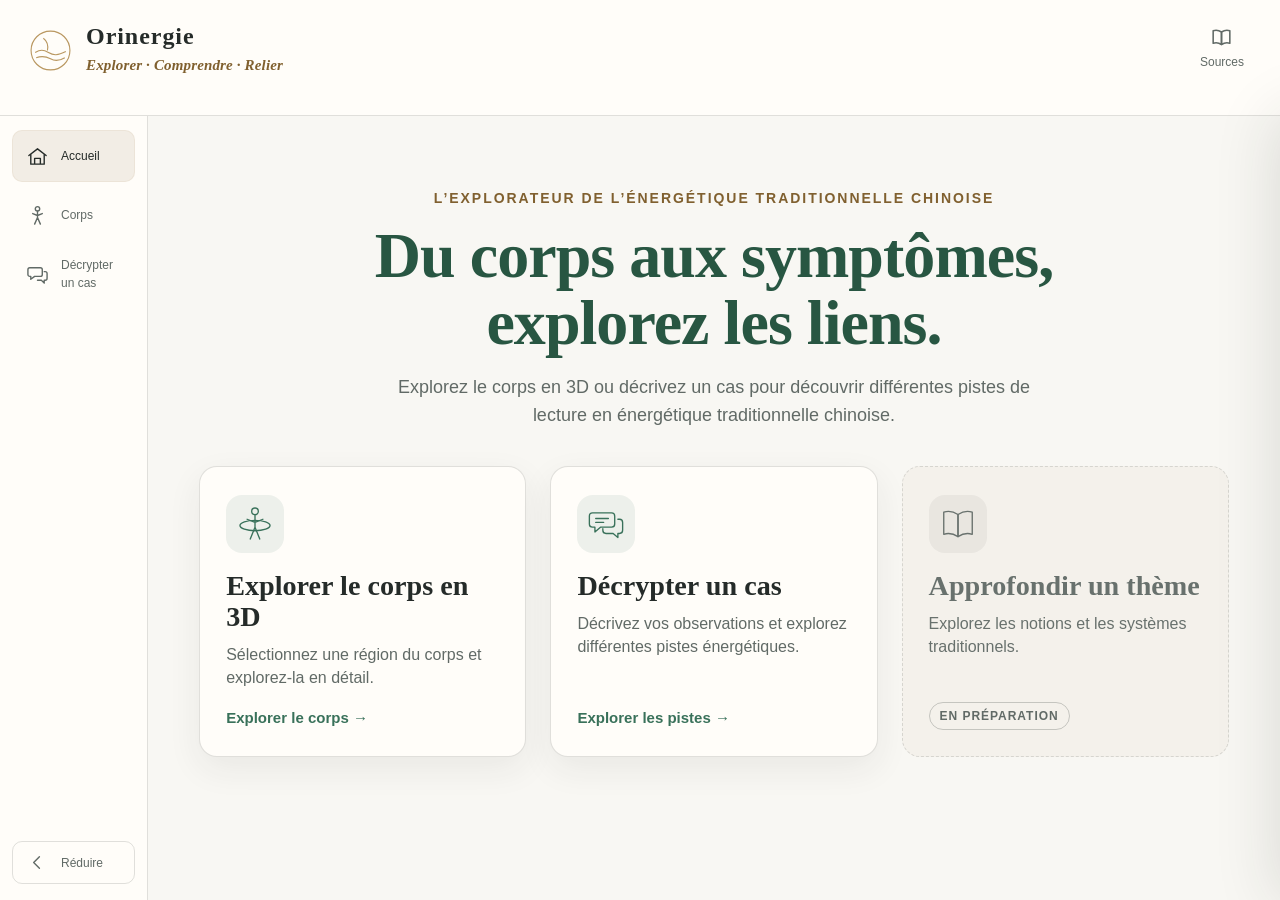
==== commit 0168567e: "Démo : main c640e1a" ====
--- a/index.html
+++ b/index.html
@@ -17,8 +17,8 @@
     <meta name="mobile-web-app-capable" content="yes" />
     <meta name="apple-mobile-web-app-title" content="Orinergie" />
     <meta name="apple-mobile-web-app-status-bar-style" content="default" />
-    <script type="module" crossorigin src="./assets/index-C99bQ84Q.js"></script>
-    <link rel="stylesheet" crossorigin href="./assets/index-BDzxbxP_.css">
+    <script type="module" crossorigin src="./assets/index-CiXemWtN.js"></script>
+    <link rel="stylesheet" crossorigin href="./assets/index-BJpYvKDV.css">
   <script id="vite-plugin-pwa:register-sw" src="./registerSW.js"></script></head>
   <body>
     <a class="skip-link" href="#view-home">Aller au contenu principal</a>
@@ -262,11 +262,15 @@
         <section class="case-shell" id="case-shell" aria-labelledby="case-title" data-state="empty">
           <header class="case-intro">
             <h1 id="case-title" data-view-heading tabindex="-1">
-              Quel cas souhaitez-vous explorer ?
+              Par quoi souhaitez-vous commencer ?
             </h1>
             <p>
-              Décrivez librement ce que vous observez : symptômes, localisation, circonstances,
-              chronologie, ce qui améliore ou aggrave. Aucun champ n'est imposé.
+              Un simple symptôme, quelques observations ou une anamnèse complète : décrivez
+              librement ce que vous souhaitez explorer.
+            </p>
+            <p class="case-intro-hint">
+              Plus votre description sera précise et détaillée, plus nous pourrons affiner les
+              pistes de réflexion.
             </p>
           </header>
 
@@ -296,18 +300,18 @@
             ></div>
             <form class="case-composer" id="case-form">
               <label class="sr-only" for="case-input" id="case-input-label"
-                >Observations concernant votre patient</label
+                >Ce que vous souhaitez explorer</label
               >
               <textarea
                 id="case-input"
                 rows="2"
-                placeholder="Décrivez les observations concernant votre patient…"
+                placeholder="Ex. : “Insomnies” ou décrivez l'ensemble du cas de votre patient…"
                 autocomplete="off"
                 spellcheck="true"
                 enterkeyhint="send"
               ></textarea>
               <button type="submit" id="case-send" disabled>
-                <span>Envoyer</span>
+                <span>Explorer</span>
                 <svg viewBox="0 0 24 24" aria-hidden="true">
                   <path d="M4 12h15M13 6l6 6-6 6"></path>
                 </svg>
@@ -315,7 +319,7 @@
             </form>
             <div class="case-actions" id="case-actions" hidden>
               <button type="button" id="case-unable">Je ne sais pas</button>
-              <button type="button" id="case-explore">Explorer les pistes</button>
+              <button type="button" id="case-explore">Voir le raisonnement du moteur</button>
               <button type="button" id="case-stop">Arrêter les questions</button>
             </div>
           </div>
--- a/assets/index-BJpYvKDV.css
+++ b/assets/index-BJpYvKDV.css
@@ -0,0 +1 @@
+@font-face{font-family:Cormorant Garamond;font-style:normal;font-weight:500;font-display:swap;src:url(./cormorant-garamond-latin-500-normal-BsRWmXhO.woff2)format("woff2")}@font-face{font-family:Cormorant Garamond;font-style:normal;font-weight:600;font-display:swap;src:url(./cormorant-garamond-latin-600-normal-Co1r35X9.woff2)format("woff2")}@font-face{font-family:Ma Shan Zheng;font-style:normal;font-weight:400;font-display:swap;src:url(./ma-shan-zheng-subset-OBtm1IZe.woff2)format("woff2")}@font-face{font-family:"Source Sans 3";font-style:normal;font-weight:200 900;font-display:swap;src:url(./source-sans-3-latin-wght-normal-BqRLTx4X.woff2)format("woff2");unicode-range:U+??,U+131,U+152-153,U+2BB-2BC,U+2C6,U+2DA,U+2DC,U+304,U+308,U+329,U+2000-206F,U+20AC,U+2122,U+2191,U+2193,U+2212,U+2215,U+FEFF,U+FFFD}:root{--porcelain:#f8f7f3;--paper:#fffdf9;--paper-2:#f4f1eb;--paper-3:#ece8df;--ink:#252b29;--ink-2:#616a66;--ink-3:#68716d;--jade:#39715a;--jade-2:#285642;--bronze:#b99760;--bronze-ink:#80602f;--bronze-soft:#e9dcc7;--cinabre:#b65343;--blue:#4b7fa2;--line:#30363326;--line-strong:#3036333d;--shadow:0 12px 34px #282b2812;--f-display:"Cormorant Garamond", Georgia, serif;--f-hanzi:"Ma Shan Zheng", serif;--f-ui:"Source Sans 3", "Avenir Next", "Segoe UI", Helvetica, Arial, sans-serif;--rail-width:148px;--radius-panel:14px;--control-sm:40px;--control-touch:44px;--motion-fast:.14s;--motion-ui:.2s;--focus-ring:0 0 0 3px #39715a33}*{box-sizing:border-box;-webkit-tap-highlight-color:#39715a24}html,body{min-height:100%;margin:0}body{min-width:320px;color:var(--ink);font-family:var(--f-ui);overscroll-behavior:none;background:#d9d8d2;font-size:14px;line-height:1.5}button,input{font:inherit}button{color:inherit;touch-action:manipulation}button:focus-visible,input:focus-visible,summary:focus-visible,a:focus-visible{outline:3px solid var(--jade);outline-offset:3px}button:not(:disabled){transition:color var(--motion-fast) ease, background-color var(--motion-fast) ease, border-color var(--motion-fast) ease, box-shadow var(--motion-fast) ease}button:not(:disabled):active{filter:brightness(.96)}svg{display:block}.skip-link{z-index:1000;background:var(--jade-2);color:#fff;transition:transform var(--motion-fast) ease;border-radius:8px;padding:10px 14px;font-weight:700;text-decoration:none;position:fixed;top:10px;left:10px;transform:translateY(-160%)}.skip-link:focus{transform:translateY(0)}.sr-only{clip:rect(0, 0, 0, 0)!important;white-space:nowrap!important;border:0!important;width:1px!important;height:1px!important;margin:-1px!important;padding:0!important;position:absolute!important;overflow:hidden!important}.app-shell{grid-template:"topbar topbar" auto "rail workspace" minmax(0, 1fr) / var(--rail-width) minmax(0, 1fr);background:var(--porcelain);width:100%;min-height:100dvh;display:grid;position:relative;overflow:hidden}.topbar{z-index:20;border-bottom:1px solid var(--line);background:#fffdf9f7;grid-area:topbar;grid-template-columns:minmax(210px,280px) minmax(360px,760px) minmax(130px,1fr);align-items:start;gap:clamp(20px,4vw,70px);min-height:116px;padding:20px 28px 14px;display:grid;position:relative}.brand-lockup{width:max-content;max-width:100%;color:inherit;align-items:center;gap:13px;padding-top:4px;text-decoration:none;display:inline-flex}.brand-mark{width:45px;height:45px;color:var(--bronze)}.brand-mark svg{fill:none;stroke:currentColor;stroke-width:1.1px;width:100%;height:100%}.brand-lockup strong{font-family:var(--f-display);letter-spacing:.04em;font-size:24px;font-weight:600;line-height:1;display:block}.app-shell:not([data-current-view=home]):not([data-current-view=search]):not([data-current-view=case]) .brand-lockup strong{letter-spacing:.02em;font-size:20px}.brand-lockup small{color:var(--bronze-ink);font-family:var(--f-display);letter-spacing:.01em;margin-top:6px;font-size:15px;font-style:italic;font-weight:600;display:block}.top-actions{justify-self:end;gap:12px;display:flex}.top-action[hidden]{display:none}.top-action{min-width:58px;min-height:56px;color:var(--ink-2);cursor:pointer;background:0 0;border:0;border-radius:10px;place-items:center;gap:2px;padding:5px 8px;display:grid}.top-action:hover{background:var(--paper-2);color:var(--ink)}.top-action svg{fill:none;stroke:currentColor;stroke-width:1.5px;stroke-linecap:round;stroke-linejoin:round;width:25px;height:25px}.top-action span{font-size:12px}.primary-rail{z-index:10;background:var(--paper);border-right:1px solid var(--line);flex-direction:column;grid-area:rail;justify-content:space-between;min-height:0;padding:14px 12px 16px;transition:width .18s;display:flex;position:relative}.primary-rail nav{gap:7px;display:grid}.rail-item[hidden]{display:none}.rail-item,.rail-collapse{width:100%;min-height:52px;color:var(--ink-2);text-align:left;cursor:pointer;background:0 0;border:1px solid #0000;border-radius:10px;align-items:center;gap:12px;padding:0 13px;font-size:12px;display:flex}.rail-item svg,.rail-collapse svg{fill:none;stroke:currentColor;stroke-width:1.45px;stroke-linecap:round;stroke-linejoin:round;flex:none;width:23px;height:23px}.rail-item:hover,.rail-item.is-active{color:var(--ink);background:#f2ede5;border-color:#b997601a}.rail-collapse{border-color:var(--line);min-height:43px}.rail-collapsed{--rail-width:72px}.rail-collapsed .rail-item,.rail-collapsed .rail-collapse{justify-content:center;padding-inline:0}.rail-collapsed .primary-rail span{display:none}.rail-collapsed .rail-collapse svg{transform:rotate(180deg)}.view[hidden]{display:none!important}.mobile-nav{display:none}.toast{z-index:100;color:#fff;opacity:0;pointer-events:none;background:#252b29f0;border:1px solid #ffffff26;border-radius:999px;max-width:min(90vw,520px);padding:11px 17px;font-size:12px;transition:opacity .18s,transform .18s;position:fixed;bottom:26px;left:50%;transform:translate(-50%,12px);box-shadow:0 10px 28px #14191733}.toast.show{opacity:1;transform:translate(-50%)}@media (width<=1080px){.app-shell{--rail-width:76px}.primary-rail span{display:none}.rail-item,.rail-collapse{justify-content:center;padding-inline:0}.topbar{grid-template-columns:210px minmax(330px,1fr) auto;gap:20px}}@media (width<=760px){body{background:var(--porcelain);overscroll-behavior:auto}.app-shell,.rail-collapsed{min-height:100dvh;padding-bottom:calc(64px + env(safe-area-inset-bottom));display:block;overflow:visible}.topbar{background:var(--paper);min-height:0;padding:max(12px, env(safe-area-inset-top)) 14px 11px;grid-template-columns:1fr auto;gap:12px;display:grid;position:sticky;top:0}.brand-lockup{align-self:center;width:auto;min-width:0}.brand-mark{flex:none;width:34px;height:34px}.brand-lockup strong,.app-shell:not([data-current-view=home]):not([data-current-view=search]):not([data-current-view=case]) .brand-lockup strong{letter-spacing:.01em;font-size:16px;line-height:1.05}.brand-lockup small{display:none}.top-actions{grid-area:1/2}.top-action{min-width:var(--control-touch);min-height:var(--control-touch);padding:3px}.top-action span{display:none}.search-cluster{grid-area:2/1/auto/-1}.primary-rail{display:none}.mobile-nav{z-index:60;padding:7px 8px max(8px, env(safe-area-inset-bottom));border-top:1px solid var(--line);-webkit-backdrop-filter:blur(14px);backdrop-filter:blur(14px);background:#fffdf9f5;grid-auto-columns:minmax(0,1fr);grid-auto-flow:column;display:grid;position:fixed;bottom:0;left:0;right:0}.mobile-nav button[hidden]{display:none}.mobile-nav button{min-height:48px;color:var(--ink-3);cursor:pointer;background:0 0;border:0;place-items:center;gap:2px;font-size:12px;font-weight:600;display:grid}.mobile-nav button.is-active{color:var(--jade);background:#39715a12;border-radius:10px}.mobile-nav svg{fill:none;stroke:currentColor;stroke-width:1.5px;stroke-linecap:round;stroke-linejoin:round;width:21px;height:21px}}@media (height<=520px) and (width>=761px) and (width<=1020px){.topbar{grid-template-columns:190px minmax(320px,1fr) auto;align-items:center;gap:16px;min-height:76px;padding:10px 16px}.brand-lockup{padding-top:0}.brand-mark{width:38px;height:38px}.brand-lockup strong{font-size:21px}.brand-lockup small,.top-action span{display:none}.top-action{min-width:var(--control-touch);min-height:var(--control-touch);padding:3px}}@media (width>=761px) and (width<=840px){.app-shell{overflow:visible}}@media (prefers-reduced-motion:reduce){*,:before,:after{scroll-behavior:auto!important;transition-duration:.01ms!important;animation-duration:.01ms!important;animation-iteration-count:1!important}}[data-view-heading]:focus{outline:none}.search-cluster{min-width:0}.global-search{border:1px solid var(--line-strong);background:#fff;border-radius:10px;align-items:center;min-height:50px;padding:0 8px 0 15px;display:flex;box-shadow:0 2px 7px #242a270f}.search-glyph{color:var(--jade)}.search-glyph svg,.global-search button svg{fill:none;stroke:currentColor;stroke-width:1.6px;stroke-linecap:round;width:21px;height:21px}.global-search input{min-width:0;color:var(--ink);background:0 0;border:0;outline:0;flex:1;padding:13px 12px;font-size:15px}.global-search input::placeholder{color:var(--ink-3)}.global-search:focus-within{border-color:#39715a8c;box-shadow:0 0 0 3px #39715a17}.global-search kbd{border:1px solid var(--line);background:var(--paper-2);color:var(--ink-2);font-size:12px;font-family:var(--f-ui);border-radius:5px;padding:3px 6px}.global-search button{width:var(--control-sm);height:var(--control-sm);color:var(--ink-2);cursor:pointer;background:0 0;border:0;border-radius:8px;place-items:center;display:grid}.global-search button:hover{color:var(--jade);background:var(--paper-2)}.suggest{scrollbar-width:none;align-items:center;gap:7px;margin-top:9px;padding-left:50px;display:flex;overflow-x:auto}.suggest::-webkit-scrollbar{display:none}.chip{min-height:34px;color:var(--ink-2);cursor:pointer;background:0 0;border:1px solid #b9976057;border-radius:999px;flex:none;padding:6px 14px;font-size:12px}.chip:hover{border-color:var(--bronze);color:var(--ink);background:#b9976012}@media (width<=760px){.global-search{min-height:46px}.global-search input{font-size:16px}.global-search kbd{display:none}.suggest{margin-top:7px;padding-left:0}.app-shell[data-current-view=atlas] .suggest{display:none}.global-search button{width:var(--control-touch);height:var(--control-touch)}.chip{min-height:var(--control-touch);padding-inline:16px;font-size:12px}}@media (height<=520px) and (width>=761px) and (width<=1020px){.global-search{min-height:var(--control-touch)}.global-search input{padding-block:10px}.suggest{display:none}}.entry-view{background:var(--porcelain);grid-area:workspace;min-width:0;min-height:0;padding:clamp(24px,4vw,64px);overflow:auto}.entry-page-shell{width:min(100%,1080px);min-height:100%;margin:0 auto}.app-shell[data-current-view=home] .search-cluster,.app-shell[data-current-view=search] .search-cluster,.app-shell[data-current-view=case] .search-cluster{display:none}.app-shell[data-current-view=home] .topbar,.app-shell[data-current-view=search] .topbar,.app-shell[data-current-view=case] .topbar{grid-template-columns:minmax(210px,1fr) auto}.entry-kicker{color:var(--bronze-ink);letter-spacing:.18em;text-transform:uppercase;font-size:11px;font-weight:700}.search-page-heading h1{font-family:var(--f-display);letter-spacing:-.035em;text-wrap:balance;margin:8px 0 10px;font-size:clamp(40px,6vw,70px);font-weight:600;line-height:.98}.search-page-heading p{max-width:660px;color:var(--ink-2);margin:0;font-size:clamp(16px,1.6vw,20px)}.search-page-shell{max-width:880px;padding-bottom:40px}.entry-breadcrumb{color:var(--ink-3);align-items:center;gap:8px;margin-bottom:clamp(28px,5vh,52px);font-size:13px;display:flex}.entry-breadcrumb button{min-height:44px;color:var(--jade-2);text-underline-offset:4px;cursor:pointer;background:0 0;border:0;padding:6px 0;text-decoration:underline}.search-page-heading h1{font-size:clamp(38px,5vw,58px)}.search-mode-picker{border:0;margin:38px 0 22px;padding:0}.search-mode-picker legend{color:var(--ink-2);margin-bottom:10px;font-size:13px;font-weight:700}.search-mode-options{grid-template-columns:repeat(2,minmax(0,1fr));gap:10px;display:grid}.search-mode-options button{border:1px solid var(--line-strong);background:var(--paper);min-height:84px;color:var(--ink);text-align:left;cursor:pointer;border-radius:12px;padding:15px 17px}.search-mode-options button:hover,.search-mode-options button.is-active{border-color:var(--jade);background:#39715a0f;box-shadow:inset 0 0 0 1px #39715a1f}.search-mode-options button.is-active:before{content:"✓ ";color:var(--jade);font-weight:800}.search-mode-options span,.search-mode-options small{display:block}.search-mode-options span{font-size:15px;font-weight:700;display:inline}.search-mode-options small{color:var(--ink-2);margin-top:5px;font-size:12px}.search-page-card{border:1px solid var(--line);background:var(--paper);box-shadow:var(--shadow);border-radius:16px;padding:clamp(20px,3vw,32px)}#search-mode-description{color:var(--ink-2);margin:0 0 22px}.clinical-v3{border:1px solid var(--line-strong);background:var(--porcelain);border-radius:12px;margin-bottom:24px;padding:clamp(18px,2.5vw,26px)}.clinical-v3[hidden],#clinical-v3-result[hidden],.search-guided-context[hidden]{display:none}.clinical-v3 h2{color:var(--jade-2);margin:0 0 6px;font-size:19px}.clinical-v3>p{color:var(--ink-2);margin:0 0 16px;font-size:13px;line-height:1.55}.clinical-v3 label{margin-bottom:8px;font-size:13px;font-weight:700;display:block}.clinical-v3 textarea{border:1px solid var(--line-strong);width:100%;min-height:106px;color:var(--ink);font:inherit;resize:vertical;background:#fff;border-radius:10px;padding:12px 14px;line-height:1.5}.clinical-v3 textarea:focus-visible{border-color:var(--jade);box-shadow:var(--focus-ring);outline:none}.clinical-v3-actions{flex-wrap:wrap;gap:10px;margin-top:12px;display:flex}.clinical-v3-actions button,.clinical-v3-map{min-height:var(--control-touch);border:1px solid var(--jade-2);background:var(--jade-2);color:#fff;font:inherit;cursor:pointer;border-radius:9px;padding:9px 15px;font-size:14px;font-weight:700}.clinical-v3-actions button:hover,.clinical-v3-map:hover{background:var(--jade)}.clinical-v3-actions button:disabled{opacity:.55;cursor:not-allowed}#clinical-v3-clear{color:var(--jade-2);background:#fff}#clinical-v3-status{min-height:20px;margin:12px 0 0}#clinical-v3-result{gap:14px;margin-top:16px;display:grid}.clinical-v3-manifestation{border:1px solid var(--line);background:#fff;border-radius:10px;min-width:0;padding:16px}.clinical-v3-manifestation h3{margin:0 0 8px;font-size:18px}.clinical-v3-manifestation p,.clinical-v3-manifestation section{margin:0 0 12px}.clinical-v3-manifestation h4{color:var(--jade-2);margin:0 0 5px;font-size:13px}.clinical-v3-manifestation ul{color:var(--ink-2);margin:0;padding-left:20px;font-size:13px;line-height:1.5}.clinical-v3-manifestation li+li{margin-top:3px}.clinical-v3-next{border:1px solid #39715a47;border-left:4px solid var(--jade);background:#39715a0d;border-radius:10px;gap:12px;margin:4px 0 16px;padding:14px;display:grid}.clinical-v3-next section{margin:0}.clinical-v3-question{color:var(--ink);margin:0 0 4px;font-size:15px;font-weight:700;line-height:1.45}.clinical-v3-meta{color:var(--ink-3);margin:0;font-size:12px;line-height:1.5}.clinical-v3-next details summary{min-height:var(--control-touch);color:var(--jade-2);cursor:pointer;align-items:center;font-size:13px;font-weight:700;display:flex}.clinical-v3-tag{background:var(--paper-2);color:var(--ink-3);white-space:nowrap;border-radius:999px;padding:0 7px;font-size:12px;line-height:1.6;display:inline-block}.clinical-v3-fold{border-top:1px solid var(--line)}.clinical-v3-manifestation .clinical-v3-fold{margin:0}.clinical-v3-fold summary{min-height:var(--control-touch);cursor:pointer;align-items:center;gap:8px;list-style:none;display:flex}.clinical-v3-fold summary::-webkit-details-marker{display:none}.clinical-v3-fold summary:after{content:"+";color:var(--ink-3);margin-left:auto;font-size:18px;line-height:1}.clinical-v3-fold details[open]>summary:after{content:"−"}.clinical-v3-fold summary h4{margin:0}.clinical-v3-count{background:var(--paper-2);min-width:22px;color:var(--ink-3);text-align:center;border-radius:999px;padding:0 6px;font-size:12px;font-weight:700}.clinical-v3-fold details>ul{margin-bottom:12px}.clinical-v3-fold details details summary{min-height:36px;color:var(--ink-2);font-size:13px}.clinical-v3-map{color:var(--jade-2);background:#fff;margin-bottom:14px}.clinical-v3-answers{flex-wrap:wrap;gap:8px;margin-top:8px;display:flex}.clinical-v3-answers button{min-height:var(--control-touch);border:1px solid var(--jade-2);color:var(--jade-2);font:inherit;cursor:pointer;background:#fff;border-radius:9px;padding:8px 13px;font-size:13px;font-weight:700}.clinical-v3-answers button:hover,.clinical-v3-answers button[aria-pressed=true]{background:var(--jade-2);color:#fff}.reasoning-v2{border:1px solid var(--bronze-soft);border-left:4px solid var(--bronze);background:#fff;border-radius:10px;gap:10px;min-width:0;margin-bottom:16px;padding:16px;display:grid}.reasoning-v2>*{margin:0}.reasoning-v2 h3{color:var(--bronze-ink);font-size:18px}.reasoning-v2 h4{margin:0 0 6px;font-size:14px}.reasoning-v2 ul{color:var(--ink-2);margin:0;padding-left:18px;font-size:13px;line-height:1.5}.reasoning-v2 li+li{margin-top:4px}.reasoning-v2 .clinical-v3-next{margin:0}.reasoning-v2-doors{color:var(--ink-2);font-size:13px;font-weight:700}.reasoning-v2-alert{color:var(--cinabre);font-size:13px}.reasoning-v2-note{color:var(--ink-3);font-size:12px;display:block}.reasoning-v2-why summary{min-height:var(--control-touch);color:var(--bronze-ink);cursor:pointer;align-items:center;font-size:13px;font-weight:700;display:flex}.reasoning-v2-free{grid-template-columns:minmax(0,1fr) auto;gap:8px;margin-top:8px;display:grid}.reasoning-v2-free input{min-width:0;min-height:var(--control-touch);border:1px solid var(--line-strong);font:inherit;border-radius:9px;padding:8px 10px;font-size:14px}.reasoning-v2-free button{min-height:var(--control-touch);border:1px solid var(--jade-2);background:var(--jade-2);color:#fff;font:inherit;cursor:pointer;border-radius:9px;padding:8px 13px;font-size:13px;font-weight:700}.clinical-v3-detail>summary{min-height:var(--control-touch);color:var(--jade-2);cursor:pointer;align-items:center;margin-bottom:8px;font-size:14px;font-weight:700;display:flex}.clinical-v3-detail[open]{gap:14px;display:grid}.search-guided-context{color:var(--ink-2);margin:0 0 12px;font-size:13px}.search-page-form{grid-template-columns:minmax(0,1fr) auto;gap:12px;display:grid}.search-page-form label{color:var(--ink);grid-column:1/-1;font-size:13px;font-weight:700}.search-page-field{border:1px solid var(--line-strong);background:#fff;border-radius:10px;align-items:center;gap:10px;min-height:52px;padding:0 14px;display:flex}.search-page-field:focus-within{border-color:var(--jade);box-shadow:var(--focus-ring)}.search-page-field>span{color:var(--jade)}.search-page-field svg{fill:none;stroke:currentColor;stroke-linecap:round;stroke-width:1.6px;width:21px;height:21px}.search-page-field input{width:100%;min-width:0;color:var(--ink);background:0 0;border:0;outline:0;padding:14px 0;font-size:16px}#search-page-submit{border:1px solid var(--jade-2);background:var(--jade-2);color:#fff;cursor:pointer;border-radius:10px;min-height:52px;padding:11px 20px;font-weight:700}#search-page-submit:hover{background:var(--jade)}.search-zone{color:var(--jade);flex-wrap:wrap;align-items:center;gap:8px 12px;margin-top:14px;font-size:13px;font-weight:650;display:flex}.search-zone[hidden]{display:none}.search-zone button{border:1px solid var(--jade);min-height:36px;color:var(--jade);cursor:pointer;background:#fff;border-radius:999px;padding:6px 12px}.search-zone button:hover,.search-zone button:focus-visible{background:var(--jade);color:#fff}.search-zone small{color:var(--ink-3);flex-basis:100%;font-size:12px;font-weight:400}.search-region-matches{border:1px solid var(--line);background:var(--porcelain);border-radius:12px;margin-top:18px;padding:18px}.search-region-matches[hidden],.search-region-face[hidden]{display:none}.search-region-matches h2{margin:0;font-size:17px}.search-region-matches p{color:var(--ink-2);margin:5px 0 12px;font-size:13px}.search-region-face{flex-wrap:wrap;align-items:center;gap:8px 12px;margin-bottom:12px;font-size:14px;display:flex}.search-region-face select{min-height:var(--control-touch);border:1px solid var(--line-strong);color:var(--ink);font:inherit;background:#fff;border-radius:8px;padding:8px 12px}.search-region-options{flex-wrap:wrap;gap:8px;display:flex}.search-region-options button{min-height:var(--control-touch);border:1px solid var(--jade);color:var(--jade-2);font:inherit;cursor:pointer;background:#fff;border-radius:8px;padding:8px 12px;font-size:14px}.search-region-options button:hover,.search-region-options button:focus-visible{background:var(--jade-2);color:#fff}.search-page-suggest{flex-wrap:wrap;gap:8px;margin-top:14px;display:flex}.search-page-suggest button{border:1px solid var(--bronze-soft);min-height:40px;color:var(--ink-2);cursor:pointer;background:0 0;border-radius:999px;padding:7px 13px}.search-page-suggest button:hover{border-color:var(--bronze);color:var(--ink)}.search-page-status{min-height:24px;color:var(--ink-3);margin:16px 0 0;font-size:13px}.search-safety-note{border-left:3px solid var(--bronze);background:#b9976014;margin-top:18px;padding:16px 18px}.search-safety-note p{color:var(--ink-2);margin:5px 0 0;font-size:13px}@media (width<=760px){.entry-view{min-height:calc(100dvh - 64px);padding:28px 16px 38px;overflow:visible}.app-shell[data-current-view=home] .topbar,.app-shell[data-current-view=search] .topbar,.app-shell[data-current-view=case] .topbar{grid-template-columns:1fr auto}.search-page-heading h1{font-size:clamp(38px,12vw,50px)}.search-mode-options{grid-template-columns:1fr}.entry-breadcrumb{margin-bottom:28px}.search-mode-picker{margin-top:28px}.search-mode-options button{min-height:78px}.search-page-form{grid-template-columns:1fr}#search-page-submit{width:100%}.search-page-suggest button{min-height:var(--control-touch)}.app-shell[data-search-mode=analysis] .search-page{padding-top:18px}.app-shell[data-search-mode=analysis] .search-page .entry-breadcrumb,.app-shell[data-search-mode=analysis] .search-page-heading .entry-kicker,.app-shell[data-search-mode=analysis] .search-page-heading p,.app-shell[data-search-mode=analysis] .search-mode-options small{display:none}.app-shell[data-search-mode=analysis] .search-page-heading h1{margin:0;font-size:30px}.app-shell[data-search-mode=analysis] .search-mode-picker{margin:14px 0}.app-shell[data-search-mode=analysis] .search-mode-picker legend{clip:rect(0 0 0 0);white-space:nowrap;width:1px;height:1px;position:absolute;overflow:hidden}.app-shell[data-search-mode=analysis] .search-mode-options{grid-template-columns:repeat(2,minmax(0,1fr));gap:8px}.app-shell[data-search-mode=analysis] .search-mode-options button{min-height:var(--control-touch);text-align:center;padding:10px 12px}.app-shell[data-search-mode=analysis] .search-mode-options span{font-size:14px}.app-shell[data-search-mode=analysis] .search-page-card{padding:16px 14px}.app-shell[data-search-mode=analysis] #search-mode-description{display:none}.clinical-v3{border:0;border-bottom:1px solid var(--line);background:0 0;border-radius:0;margin-inline:-14px;padding:0 14px 20px}.clinical-v3-manifestation{border-inline:0;border-radius:0;margin-inline:-14px;padding:16px 14px}}.clarifier{border:1px solid var(--line-strong);background:var(--paper);border-radius:12px;margin-bottom:24px;padding:clamp(18px,2.5vw,26px)}.clarifier[hidden],.clarifier [hidden]{display:none}.clarifier-head{flex-wrap:wrap;justify-content:space-between;align-items:baseline;gap:8px 16px;display:flex}.clarifier h2{color:var(--jade-2);margin:0 0 6px;font-size:19px}.clarifier>p{color:var(--ink-2);margin:0 0 16px;font-size:13px;line-height:1.55}.clarifier-debug-toggle{min-height:var(--control-touch);color:var(--ink-2);cursor:pointer;align-items:center;gap:8px;font-size:13px;font-weight:600;display:inline-flex}.clarifier-debug-toggle input{width:18px;height:18px;accent-color:var(--jade)}.clarifier-log{gap:10px;margin:0 0 16px;padding:0;list-style:none;display:grid}.clarifier-turn{border:1px solid var(--line);background:#fff;border-radius:10px;max-width:min(100%,640px);padding:10px 14px}.clarifier-turn p{overflow-wrap:anywhere;margin:2px 0 0;font-size:14px;line-height:1.5}.clarifier-turn.is-patient{border-color:var(--bronze-soft);background:var(--paper-2);justify-self:end}.clarifier-turn.is-clarifier{border-color:#39715a59}.clarifier-turn.is-stop{background:var(--porcelain);border-style:dashed;max-width:100%}.clarifier-turn-role{color:var(--ink-3);letter-spacing:.06em;text-transform:uppercase;font-size:11px;font-weight:700}.clarifier-form label{margin-bottom:8px;font-size:13px;font-weight:700;display:block}.clarifier-form textarea{border:1px solid var(--line-strong);width:100%;min-height:76px;color:var(--ink);font:inherit;resize:vertical;background:#fff;border-radius:10px;padding:12px 14px;line-height:1.5}.clarifier-form textarea:focus-visible{border-color:var(--jade);box-shadow:var(--focus-ring);outline:none}.clarifier-suggestions{flex-wrap:wrap;gap:8px;margin-top:10px;display:flex}.clarifier-suggestions:empty{display:none}.clarifier-suggestions button{min-height:var(--control-sm);border:1px solid var(--line-strong);color:var(--ink);font:inherit;cursor:pointer;background:#fff;border-radius:999px;padding:6px 12px;font-size:13px}.clarifier-suggestions button:hover{border-color:var(--jade);color:var(--jade-2)}.clarifier-suggestions button:before{content:"";box-sizing:border-box;vertical-align:-2px;border:1.5px solid;border-radius:3px;width:14px;height:14px;margin-right:7px;display:inline-block}.clarifier-suggestions[data-mode=single] button:before{border-radius:50%}.clarifier-suggestions button[aria-pressed=true]{border-color:var(--jade);background:var(--jade);color:#fff}.clarifier-suggestions button[aria-pressed=true]:before{content:"✓";color:var(--jade);text-align:center;background:#fff;border-color:#fff;font-size:11px;font-weight:700;line-height:11px}.clarifier-suggestions-hint{color:var(--muted);flex-basis:100%;margin:0;font-size:13px}.clarifier-suggestions{margin-bottom:8px}.clarifier-actions{flex-wrap:wrap;gap:10px;margin-top:12px;display:flex}.clarifier-actions button{min-height:var(--control-touch);border:1px solid var(--jade-2);color:var(--jade-2);font:inherit;cursor:pointer;background:#fff;border-radius:9px;padding:9px 15px;font-size:14px;font-weight:700}#clarifier-send{background:var(--jade-2);color:#fff}#clarifier-send:hover{background:var(--jade)}.clarifier-actions button:disabled{opacity:.55;cursor:not-allowed}.clarifier-suggestions button:focus-visible,.clarifier-actions button:focus-visible,.clarifier-debug-toggle input:focus-visible{box-shadow:var(--focus-ring);outline:none}.clarifier-synthesis,.clarifier-debug{border:1px solid var(--line);background:#fff;border-radius:10px;margin-top:18px;padding:16px}.clarifier-synthesis h3,.clarifier-debug h3{color:var(--jade-2);margin:0 0 8px;font-size:16px}.clarifier-note{color:var(--ink-2);margin:0 0 10px;font-size:13px}.clarifier-synthesis-list{margin:0;padding-left:20px}.clarifier-synthesis-list>li{margin-bottom:10px;font-size:14px}.clarifier-synthesis ul{margin:4px 0 0;padding-left:18px;font-size:13px;line-height:1.5}.clarifier-categories{color:var(--bronze-ink);font-size:12px}.clarifier .is-unclear{color:var(--cinabre)}.clarifier .is-missing{color:var(--ink-3)}.clarifier-debug{background:var(--porcelain)}.clarifier-debug h4{letter-spacing:.02em;margin:14px 0 6px;font-size:13px}.clarifier-debug p,.clarifier-debug li{overflow-wrap:anywhere;font-size:13px;line-height:1.5}.clarifier-debug pre{border:1px solid var(--line);white-space:pre-wrap;background:#fff;border-radius:8px;max-height:320px;margin:0;padding:10px;font-size:12px;overflow:auto}.clarifier-debug-json summary{cursor:pointer;margin-top:14px;font-size:13px;font-weight:700}.clarifier-table-scroll{overflow-x:auto}.clarifier-table{border-collapse:collapse;width:100%;font-size:12px}.clarifier-table th,.clarifier-table td{border-bottom:1px solid var(--line);text-align:left;vertical-align:top;padding:6px 8px}.clarifier-table thead th{color:var(--ink-2);font-weight:700}.clarifier-table tr[data-status=known] td:nth-child(2),.clarifier-table tr[data-status=confirmed_unusual] td:nth-child(2){color:var(--jade-2)}.clarifier-table tr[data-status=conflicting] td:nth-child(2),.clarifier-table tr[data-status=vague] td:nth-child(2){color:var(--cinabre)}.clarifier-table tr.is-chosen{background:#39715a14;font-weight:600}.clarifier-table tr.is-excluded{color:var(--ink-3)}.clarifier-table code{font-size:11px}.clarifier-table-scroll .clarifier-table{min-width:560px}.clarifier-table-scroll .clarifier-table.is-wide{min-width:820px}.clarifier-assistant{flex-wrap:wrap;align-items:center;gap:4px 16px;margin:0 0 12px;display:flex}.clarifier-assistant p{color:var(--ink-2);flex:260px;margin:0;font-size:12px}.clarifier-code{align-items:center;gap:8px;font-size:13px;display:inline-flex}.clarifier-code input{min-height:var(--control-sm);border:1px solid var(--line-strong);font:inherit;border-radius:8px;padding:6px 10px}.clarifier-error{border:1px solid var(--cinabre);color:var(--cinabre);background:#fff;border-radius:10px;margin:0 0 12px;padding:10px 14px;font-size:13px;line-height:1.5}.clarifier-assistant p.is-unclear{color:var(--cinabre)}.home-view{align-items:start;padding-block:clamp(28px,8vh,88px) clamp(20px,4vh,48px);display:grid}.home-page-shell{gap:clamp(22px,4vh,40px);width:min(100%,1120px);margin:0 auto;display:grid}.home-hero{text-align:center}.home-descriptor{color:var(--bronze-ink);letter-spacing:.14em;text-transform:uppercase;text-wrap:balance;margin:0 0 14px;font-size:clamp(12px,1.2vw,14px);font-weight:700}.home-hero h1{color:var(--jade-2);font-family:var(--f-display);letter-spacing:-.015em;text-wrap:balance;margin:0;font-size:clamp(40px,5vw,64px);font-weight:600;line-height:1.04}.home-intro{max-width:640px;color:var(--ink-2);text-wrap:pretty;margin:18px auto 0;font-size:clamp(16px,1.5vw,18px);line-height:1.55}.app-shell[data-current-view=home] .brand-lockup small{white-space:normal;display:block}.home-doors{grid-template-columns:repeat(3,minmax(0,1fr));gap:clamp(14px,2vw,24px);margin:0;padding:0;list-style:none;display:grid}.home-doors>li{display:flex}.home-door{border:1px solid var(--line);background:var(--paper);width:100%;min-height:248px;color:var(--ink);font:inherit;text-align:left;box-shadow:var(--shadow);cursor:pointer;transition:border-color var(--motion-ui) ease, box-shadow var(--motion-ui) ease, transform var(--motion-ui) ease;border-radius:18px;flex-direction:column;align-items:flex-start;gap:10px;padding:28px 26px 26px;display:flex;position:relative}button.home-door:hover{border-color:#39715a6b;transform:translateY(-2px);box-shadow:0 16px 40px #282b281a}button.home-door:focus-visible{border-color:var(--jade);box-shadow:var(--focus-ring), var(--shadow);outline:none}.home-door-icon{width:58px;height:58px;color:var(--jade);background:#39715a17;border-radius:16px;place-items:center;margin-bottom:8px;display:grid}.home-door-icon svg{fill:none;stroke:currentColor;stroke-width:1.7px;stroke-linecap:round;stroke-linejoin:round;width:38px;height:38px}.home-door strong{font-family:var(--f-display);font-size:clamp(25px,2.2vw,30px);font-weight:600;line-height:1.1}.home-door-text{color:var(--ink-2);font-size:16px;line-height:1.45}.home-door-action{color:var(--jade);margin-top:auto;padding-top:8px;font-size:15px;font-weight:700}.home-door-action b{transition:transform var(--motion-ui) ease;display:inline-block}button.home-door:hover .home-door-action b{transform:translate(3px)}.home-door.is-disabled{background:var(--paper-2);box-shadow:none;cursor:default;border-style:dashed}.home-door.is-disabled .home-door-icon{color:var(--ink-3);background:#3036330f}.home-door.is-disabled strong,.home-door.is-disabled .home-door-text{color:var(--ink-3)}.home-door-badge{border:1px solid var(--line-strong);color:var(--ink-2);letter-spacing:.08em;text-transform:uppercase;border-radius:999px;margin-top:auto;padding:4px 10px;font-size:12px;font-style:normal;font-weight:700}.referentiel-pills{flex-wrap:wrap;gap:8px;margin-top:8px;display:flex}.referentiel-pill{border:1px solid var(--line-strong);min-height:36px;color:var(--ink);font:inherit;cursor:pointer;transition:background-color var(--motion-ui) ease, border-color var(--motion-ui) ease;background:0 0;border-radius:999px;padding:0 14px;font-size:14px}.referentiel-pill:hover,.referentiel-pill[aria-expanded=true]{border-color:var(--bronze);background:#b997601a}.referentiel-pill.is-pending{color:var(--ink-2);border-style:dashed}.referentiel-detail{border-left:2px solid var(--bronze);background:#b9976012;flex-wrap:wrap;align-items:baseline;gap:4px 12px;margin-top:12px;padding:10px 14px;font-size:14px;display:flex}.referentiel-detail[hidden]{display:none}.referentiel-detail span{color:var(--ink-2)}.referentiel-detail button{min-height:36px;color:var(--bronze-ink);font:inherit;cursor:pointer;background:0 0;border:0;padding:0;font-weight:700}.referentiel-detail button:hover{text-underline-offset:4px;text-decoration:underline}.search-referentiel{margin-top:22px}.search-referentiel h2{color:var(--ink-2);margin:0;font-size:13px;font-weight:700}.app-shell[data-search-mode=analysis] .search-referentiel{display:none}@media (width<=900px){.home-doors{grid-template-columns:minmax(0,1fr)}.home-door{grid-template-columns:52px minmax(0,1fr);grid-template-areas:"icon title""icon text""icon badge""icon action";gap:4px 16px;min-height:0;padding:20px 18px;display:grid}.home-door-icon{grid-area:icon;width:52px;height:52px;margin:0}.home-door strong{grid-area:title;font-size:25px}.home-door-text{grid-area:text;font-size:15px}.home-door-action{grid-area:action;margin-top:4px;padding-top:0}.home-door-badge{grid-area:badge;justify-self:start;margin-top:6px}}@media (width<=760px){.app-shell[data-current-view=home] .brand-lockup small{white-space:nowrap;margin-top:4px;font-size:13px;line-height:1.25}.home-view{align-items:start;padding:18px 16px 24px}.home-page-shell{gap:18px}.home-descriptor{letter-spacing:.1em;margin-bottom:8px;font-size:11px}.home-hero h1{font-size:clamp(28px,8.2vw,34px);line-height:1.08}.home-intro{margin-top:10px;font-size:15px;line-height:1.45}.home-doors{gap:12px}.home-door{padding:16px}.home-door strong{font-size:22px}.referentiel-pill{min-height:var(--control-touch)}}@media (prefers-reduced-motion:reduce){.home-door-action b,.home-door,.referentiel-pill{transition:none}button.home-door:hover{transform:none}}.sources-page-shell{max-width:900px;padding-bottom:48px}.source-back{min-height:var(--control-touch);color:var(--jade-2);text-align:left;cursor:pointer;background:0 0;border:0;margin:0 0 26px;padding:7px 0;font-weight:700}.source-back:before{content:"←";margin-right:9px}.source-header h1{font-family:var(--f-display);margin:8px 0 12px;font-size:clamp(36px,5vw,62px);font-weight:600;line-height:1.05}#source-offline,.sources-intro{max-width:680px;color:var(--ink-2);line-height:1.65}#source-offline{border:1px solid var(--line-strong);background:var(--paper-2);border-radius:9px;width:fit-content;padding:9px 12px}#source-offline[hidden]{display:none}.source-list{grid-template-columns:repeat(2,minmax(0,1fr));gap:14px;margin-top:26px;display:grid}.source-card{border:1px solid var(--line-strong);background:var(--paper);text-align:left;cursor:pointer;border-radius:14px;align-content:start;gap:8px;min-width:0;min-height:154px;padding:22px;display:grid}.source-card:hover,.source-card:focus-visible{border-color:var(--jade)}.source-card span,.source-card small,.source-badge{color:var(--bronze-ink);letter-spacing:.07em;text-transform:uppercase;font-size:11px;font-weight:700}.source-card strong{font-family:var(--f-display);font-size:25px;font-weight:600;line-height:1.1}.source-card small{color:var(--ink-3)}.source-detail,.source-state{border:1px solid var(--line-strong);background:var(--paper);border-radius:16px;max-width:760px;margin-top:26px;padding:clamp(20px,4vw,34px)}.source-summary{flex-wrap:wrap;gap:8px;display:flex}.source-badge{color:var(--jade-2);border:1px solid #39715a4d;border-radius:999px;padding:5px 9px}.source-badge-status{border-color:var(--line-strong);color:var(--bronze-ink)}.source-metadata{gap:0;margin:26px 0;display:grid}.source-metadata div{border-bottom:1px solid var(--line);grid-template-columns:minmax(100px,26%) 1fr;gap:12px;padding:11px 0;display:grid}.source-metadata dt{color:var(--ink-3);font-weight:700}.source-metadata dd{overflow-wrap:anywhere;min-width:0;margin:0}.source-detail section{border-top:1px solid var(--line);padding-top:18px}.source-detail h2{margin:0 0 7px;font-size:15px}.source-detail p,.source-state p{color:var(--ink-2);margin:0 0 18px;line-height:1.65}.source-external{min-height:var(--control-touch);color:var(--jade-2);flex-wrap:wrap;align-items:baseline;gap:4px 8px;margin-bottom:22px;font-weight:700;display:inline-flex}.source-external small{color:var(--ink-3);font-weight:400}.source-offline-link{margin-bottom:22px!important}@media (width<=620px){.source-list{grid-template-columns:1fr}.source-card{min-height:120px}.source-metadata div{grid-template-columns:1fr;gap:2px}}.source-feedback-link{min-height:var(--control-touch);border:1px solid var(--line-strong);background:var(--paper);color:var(--jade-2);cursor:pointer;border-radius:10px;margin-top:28px;padding:12px 18px;font-weight:700}.source-feedback-link:hover,.source-feedback-link:focus-visible{border-color:var(--jade)}.feedback-page-shell{max-width:760px;padding-bottom:48px}.feedback-header h1{font-family:var(--f-display);margin:8px 0 12px;font-size:clamp(36px,5vw,62px);font-weight:600;line-height:1.05}.feedback-header p,.feedback-safety,.feedback-context{color:var(--ink-2);line-height:1.65}.feedback-safety{border:1px solid var(--line-strong);background:var(--paper-2);border-radius:10px;margin:24px 0 14px;padding:12px 16px}.feedback-context{font-size:13px}#feedback-form{gap:10px;margin-top:24px;display:grid}#feedback-form label,#feedback-manual label{font-weight:700}#feedback-form input,#feedback-form select,#feedback-form textarea,#feedback-copy-text{width:100%;min-height:var(--control-touch);border:1px solid var(--line-strong);background:var(--paper);color:var(--ink);font:inherit;border-radius:10px;margin-bottom:12px;padding:12px 14px}#feedback-form textarea,#feedback-copy-text{resize:vertical}#feedback-form [aria-invalid=true]{border-color:var(--cinnabar,#b04a3a)}.feedback-copy-button{width:fit-content;min-height:var(--control-touch);background:var(--jade-2);color:#fff;cursor:pointer;border:0;border-radius:10px;padding:10px 20px;font-weight:700}#feedback-status{min-height:1.6em;color:var(--jade-2);margin:0}#feedback-status[role=alert]{color:var(--cinnabar,#b04a3a)}#feedback-manual{margin-top:18px}#feedback-manual[hidden]{display:none}.clinical-workspace{grid-area:workspace;grid-template-columns:minmax(220px,.72fr) minmax(440px,1.65fr) minmax(330px,1fr);gap:10px;min-width:0;height:calc(100dvh - 116px);min-height:0;padding:10px;display:grid;overflow:hidden}.panel{border:1px solid var(--line);border-radius:var(--radius-panel);background:var(--paper);min-width:0;min-height:0;overflow:hidden;box-shadow:0 1px #ffffffbf}.panel-heading,.viewer-heading{flex-wrap:wrap;justify-content:space-between;align-items:flex-start;gap:8px 12px;display:flex}.viewer-heading>div:first-child{flex:260px;min-width:0}.anatomy-heading-actions,.viewer-heading-actions{align-items:flex-start;gap:8px;display:flex}.anatomy-open,.anatomy-close,.anatomy-backdrop{display:none}.anatomy-open{min-height:var(--control-sm);color:var(--jade);cursor:pointer;background:#39715a0f;border:1px solid #39715a38;border-radius:8px;align-items:center;gap:6px;padding:0 10px;font-size:12px;font-weight:700}.anatomy-open svg,.anatomy-close svg{fill:none;stroke:currentColor;stroke-width:1.5px;stroke-linecap:round;stroke-linejoin:round;width:17px;height:17px}.panel-kicker{color:var(--bronze-ink);letter-spacing:.16em;text-transform:uppercase;margin-bottom:5px;font-size:11px;font-weight:700;display:block}.panel-heading h2,.viewer-heading h1{margin:0;font-weight:500;line-height:1.1}.panel-heading h2{font-size:21px}.anatomy-panel{flex-direction:column;padding:18px 16px 14px;display:flex}.anatomy-map{flex:1;place-items:center;min-height:300px;padding:22px 8px 8px;display:grid;position:relative}.anatomy-map.is-asset-missing{flex:none;min-height:0;padding:0}#body-navigator{width:min(100%,230px);height:100%;max-height:540px;overflow:visible}#body-navigator[hidden]{display:none}.navigator-model{opacity:.97;pointer-events:none;filter:drop-shadow(0 3px 4px #2f3a3421);transition:opacity .18s}.navigator-focus-zone{fill:#0000;stroke:#0000;stroke-width:.85px;vector-effect:non-scaling-stroke;pointer-events:all;cursor:zoom-in;transition:fill .15s,stroke .15s}.navigator-focus-zone:hover,.navigator-focus-zone:focus-visible{fill:#39715a21;stroke:#39715ab8;outline:none}.navigator-focus-zone.is-active{fill:#b9976033;stroke:var(--bronze)}.navigator-results{pointer-events:none}@media (prefers-reduced-motion:reduce){.navigator-model,.navigator-focus-zone{transition:none}}.anatomy-asset-missing{border-left:3px solid var(--bronze);background:var(--paper-2);color:var(--ink-2);margin:0 0 8px;padding:10px;font-size:12px;line-height:1.5}.anatomy-asset-missing[hidden]{display:none}.anatomy-zone-list{border-top:1px solid var(--line);color:var(--ink-2);flex:none;margin-top:12px;font-size:12px}.anatomy-zone-list summary{min-height:var(--control-touch);cursor:pointer;align-items:center;font-weight:700;display:flex}.anatomy-zone-list #anatomy-zone-options{gap:4px;max-height:150px;padding:0 2px 5px;display:grid;overflow-y:auto}.anatomy-zone-list button{border:1px solid var(--line);background:var(--paper-2);min-height:36px;color:var(--ink-2);text-align:left;cursor:pointer;border-radius:6px;padding:5px 8px}.anatomy-zone-list button:hover,.anatomy-zone-list button:focus-visible,.anatomy-zone-list button[aria-pressed=true]{border-color:var(--jade);color:var(--jade)}.nav-result-halo{fill:#b9976030;stroke:#b9976061;stroke-width:.5px}.nav-result-core{fill:var(--bronze);stroke:var(--paper);stroke-width:.7px}.nav-result.is-selected .nav-result-halo{fill:#b653432e;stroke:#b653437a}.nav-result.is-selected .nav-result-core{fill:var(--cinabre)}.nav-result text{fill:var(--ink-2);font-size:6px;font-family:var(--f-ui)}.anatomy-status{border-top:1px solid var(--line);border-bottom:1px solid var(--line);justify-content:space-between;align-items:baseline;gap:10px;margin:5px 0 12px;padding:10px 12px;font-size:12px;display:flex}.anatomy-status span{color:var(--ink-3)}.anatomy-status strong{color:var(--jade);font-size:12px;font-weight:600}.inspector-pane[data-inspector-pane=view] :is(.pane-title,.view-grid,.view-help)[hidden]{display:none}.view-grid button{min-height:var(--control-sm);border:1px solid var(--line);color:var(--ink-2);cursor:pointer;background:0 0;border-radius:8px;font-size:12px}.view-grid button:hover,.view-grid button.is-active{color:var(--ink);background:#b9976014;border-color:#b99760a6}.viewer-panel{flex-direction:column;padding:18px 20px 12px;display:flex;position:relative}.viewer-heading{flex:none;gap:20px;padding:0 3px 12px}.viewer-heading h1{letter-spacing:-.025em;font-size:clamp(22px,2vw,29px)}.viewer-heading p{color:var(--ink-2);margin:6px 0 0;font-size:12px;line-height:1.45}.body-section-nav[hidden]{display:none}.body-section-nav{background:linear-gradient(90deg,#39715a12,#0000 28%),#fffdf9d1;border:1px solid #39715a2e;border-radius:9px;flex:none;grid-template-columns:auto minmax(0,1fr);grid-template-areas:"back breadcrumb""faces faces""search search";gap:8px 12px;margin:0 3px 10px;padding:10px;display:grid;position:relative}.body-section-nav:before{content:"";background:var(--jade);border-radius:2px;width:2px;position:absolute;top:9px;bottom:9px;left:-1px}.section-back{min-height:var(--control-sm);color:var(--jade);cursor:pointer;background:#39715a14;border:0;border-radius:6px;grid-area:back;align-items:center;gap:6px;padding:0 8px;font-size:12px;font-weight:700;display:inline-flex}#explore-local-anatomy{white-space:nowrap}#explore-local-anatomy[hidden]{display:none}.section-back:hover,.section-back:focus-visible{background:var(--jade);color:#fff}.section-breadcrumb{min-width:0;color:var(--ink-3);white-space:nowrap;grid-area:breadcrumb;justify-content:flex-end;align-items:center;gap:5px;margin:0;padding:0;font-size:12px;list-style:none;display:flex;overflow:hidden}.section-breadcrumb li{text-overflow:ellipsis;min-width:0;overflow:hidden}.section-breadcrumb li+li:before{content:"›";color:var(--bronze);margin-right:5px}.section-breadcrumb li[aria-current=page]{color:var(--ink);font-weight:700}.section-faces{grid-area:faces;grid-template-columns:repeat(4,1fr);gap:5px;display:grid}.section-search{min-height:var(--control-sm);border:1px solid var(--jade);color:var(--jade);cursor:pointer;background:#fff;border-radius:6px;grid-area:search;justify-self:start;padding:6px 12px;font-size:12px;font-weight:700}.section-search:hover,.section-search:focus-visible{background:var(--jade);color:#fff}.section-faces button{min-height:var(--control-sm);border:1px solid var(--line);background:var(--paper);color:var(--ink-2);cursor:pointer;border-radius:6px;font-size:12px}.section-faces button:hover,.section-faces button:focus-visible{color:var(--jade);border-color:#39715a8c}.section-faces button.is-active{border-color:var(--jade);background:var(--jade);color:#fff;box-shadow:0 3px 8px #39715a26}.viewer-panel.is-local-plan{border-color:#39715a57}.viewer-panel.is-local-plan .panel-kicker,.viewer-panel.is-local-plan .precision-badge{color:var(--jade)}.results-jump{display:none}.precision-badge{color:var(--bronze-ink);letter-spacing:.08em;text-transform:uppercase;flex:none;padding:6px 0;font-size:11px;font-weight:700}.viewer-foot{min-height:34px;color:var(--ink-3);justify-content:space-between;align-items:center;gap:16px;padding:9px 2px 0;font-size:12px;display:flex}.viewer-legend{color:var(--ink-2)}.viewer-legend i{background:var(--cinabre);border-radius:50%;width:8px;height:8px;margin-right:6px;display:inline-block;box-shadow:0 0 0 4px #b6534321}.inspector-panel{flex-direction:column;display:flex}.inspector-tabs{border-bottom:1px solid var(--line);flex:none;grid-template-columns:repeat(5,minmax(0,1fr));display:grid}.inspector-tabs button{border:0;border-right:1px solid var(--line);min-height:48px;color:var(--ink-2);cursor:pointer;background:0 0;font-size:12px;font-weight:600}.inspector-tabs button:last-child{border-right:0}.inspector-tabs button.is-active{color:var(--ink);box-shadow:inset 0 -2px var(--bronze);background:#b997601c}.inspector-tabs button:focus-visible{z-index:1;outline:2px solid var(--jade);outline-offset:-3px;position:relative}.inspector-content{scrollbar-width:thin;scrollbar-color:var(--paper-3) transparent;flex:1;min-height:0;overflow:auto}.inspector-pane{border-bottom:1px solid var(--line);padding:14px}.inspector-pane[hidden]{display:none}.pane-title{justify-content:space-between;align-items:center;gap:12px;margin-bottom:10px;display:flex}.pane-title>span{font-size:13px;font-weight:650}.pane-title small{color:var(--ink-3);letter-spacing:.04em;text-transform:uppercase;white-space:nowrap;font-size:11px}.pane-title-actions{align-items:center;gap:8px;display:inline-flex}.pane-title-actions button{border:1px solid var(--line);background:var(--paper);min-height:32px;color:var(--jade);font:inherit;cursor:pointer;border-radius:999px;padding:5px 9px;font-size:12px;font-weight:700}.pane-copy{color:var(--ink-2);margin:0;font-size:12px;line-height:1.65}.layer-pane{padding:14px 10px 10px}.layer-intro{color:var(--ink-3);margin:-2px 4px 14px;font-size:12px;line-height:1.55}.layer-batch-open,.layer-batch-actions button{min-height:var(--control-touch);border:1px solid var(--line-strong);background:var(--paper);color:var(--ink);font:inherit;cursor:pointer;border-radius:9px;font-size:12px;font-weight:650}.layer-batch-open{width:100%;margin-bottom:10px}.layer-batch-open:hover,.layer-batch-actions button:hover{background:var(--paper-2)}.layer-batch-panel{border:1px solid var(--line);background:var(--porcelain);border-radius:12px;margin-bottom:12px;padding:12px}.layer-batch-panel[hidden]{display:none}.layer-batch-panel p{color:var(--ink-2);margin:0 0 10px;font-size:12px;line-height:1.5}.layer-batch-panel fieldset{border:0;margin:0;padding:0}.layer-batch-panel legend{color:var(--ink-2);margin-bottom:4px;font-size:12px;font-weight:700}.layer-batch-choice{min-height:var(--control-touch);cursor:pointer;align-items:center;gap:9px;font-size:12px;display:flex}.layer-batch-choice input{width:18px;height:18px;accent-color:var(--jade);margin:0}.layer-batch-actions{grid-template-columns:1fr 1fr;gap:7px;margin-top:10px;display:grid}.layer-batch-actions #layer-batch-reset{grid-column:1/-1}.layer-batch-actions #layer-batch-apply{border-color:var(--jade);background:var(--jade);color:#fff}.layer-batch-actions #layer-batch-apply:hover{background:var(--jade-2)}.layer-batch-status{color:var(--ink-2);margin:0 4px 10px;font-size:12px}.layer-batch-status:empty{display:none}.clinical-layer-list{gap:13px;display:grid}.clinical-layer-heading{justify-content:space-between;align-items:center;gap:10px;margin:0 4px 6px;display:flex}.clinical-layer-heading h3{color:var(--ink-2);letter-spacing:.1em;text-transform:uppercase;margin:0;font-size:11px;font-weight:700}.clinical-layer-heading span{background:var(--paper-2);min-width:18px;color:var(--ink-3);text-align:center;border-radius:999px;padding:2px 5px;font-size:12px}.clinical-layer{--layer-color:var(--jade);border:1px solid #0000;border-top-color:var(--line);width:100%;min-height:56px;color:var(--ink);text-align:left;cursor:pointer;background:0 0;grid-template-columns:18px 34px minmax(0,1fr) auto;align-items:center;gap:8px;padding:6px 7px;transition:border-color .14s,background .14s;display:grid}.clinical-layer:hover:not(:disabled),.clinical-layer:focus-visible{background:#39715a0b;border-color:#39715a38;border-radius:8px;outline:none}.clinical-layer.is-visible{background:#39715a09}.clinical-layer.is-locked{color:var(--ink-2);cursor:not-allowed}.clinical-layer-check{border:1px solid var(--line-strong);background:var(--paper);border-radius:3px;place-items:center;width:15px;height:15px;display:grid}.clinical-layer.is-visible .clinical-layer-check{border-color:var(--jade);background:var(--jade)}.clinical-layer.is-visible .clinical-layer-check i{border-bottom:1.5px solid #fff;border-left:1.5px solid #fff;width:7px;height:4px;transform:translateY(-1px)rotate(-45deg)}.clinical-layer-sample{width:32px;height:20px;color:var(--layer-color);place-items:center;display:grid;position:relative}.clinical-layer-sample i{background:currentColor;width:30px;height:2px;display:block}.clinical-layer-copy{min-width:0}.clinical-layer-copy strong,.clinical-layer-copy small{display:block}.clinical-layer-copy strong{color:var(--ink);text-overflow:ellipsis;white-space:nowrap;font-size:12px;font-weight:600;overflow:hidden}.clinical-layer-copy strong b{min-width:38px;color:var(--layer-color);letter-spacing:.04em;margin-right:5px;font-size:12px;display:inline-block}.clinical-layer-copy small{color:var(--ink-3);text-overflow:ellipsis;white-space:nowrap;margin-top:2px;font-size:12px;overflow:hidden}.clinical-layer-state{color:var(--jade);letter-spacing:.04em;white-space:nowrap;font-size:12px;font-weight:700}.clinical-layer.is-locked .clinical-layer-state{color:var(--ink-3);font-weight:500}.clinical-layer[data-layer-pattern=surface]{--layer-color:#668678}.clinical-layer[data-layer-pattern=surface] .clinical-layer-sample i{background:#66867824;border:1px solid;border-radius:50%;height:15px}.clinical-layer[data-layer-pattern=bone]{--layer-color:#9b815a}.clinical-layer[data-layer-pattern=bone] .clinical-layer-sample i{background:#f0e6d2;border:1px solid;border-radius:999px;height:5px}.clinical-layer[data-layer-pattern=point],.clinical-layer[data-layer-pattern=halo]{--layer-color:var(--cinabre)}.clinical-layer[data-layer-pattern=point] .clinical-layer-sample i{border-radius:50%;width:8px;height:8px;box-shadow:0 0 0 5px #b6534321}.clinical-layer[data-layer-pattern=area]{--layer-color:var(--bronze)}.clinical-layer[data-layer-pattern=area] .clinical-layer-sample i{opacity:.78;background:repeating-linear-gradient(135deg,#0000 0 4px,currentColor 4px 5px);border:1px solid;height:14px}.clinical-layer[data-layer-pattern=dash]{--layer-color:var(--blue)}.clinical-layer[data-layer-pattern=dash] .clinical-layer-sample i{background:repeating-linear-gradient(90deg,currentColor 0 6px,#0000 6px 10px)}.clinical-layer[data-layer-pattern=dot]{--layer-color:#8a6a9c}.clinical-layer[data-layer-pattern=dot] .clinical-layer-sample i{background:radial-gradient(circle,currentColor 1.3px,#0000 1.5px) 0/7px 5px repeat-x}.clinical-layer[data-layer-pattern=double]{--layer-color:#c8793f}.clinical-layer[data-layer-pattern=double] .clinical-layer-sample i{background:0 0;border-top:1px solid;border-bottom:1px solid;height:6px}.clinical-layer[data-layer-pattern=wave]{--layer-color:#57958f}.clinical-layer[data-layer-pattern=wave] .clinical-layer-sample i{background:radial-gradient(8px 5px at 25% 100%,#0000 70%,currentColor 72% 82%,#0000 84%) 0 0/16px 7px repeat-x;height:7px}.clinical-layer[data-layer-pattern=ring]{--layer-color:var(--bronze)}.clinical-layer[data-layer-pattern=ring] .clinical-layer-sample i{background:0 0;border:1px solid;border-radius:50%;width:13px;height:13px;box-shadow:inset 0 0 0 3px #b9976029}.clinical-layer[data-layer-pattern=halo] .clinical-layer-sample i{background:#b6534314;border:1px solid;border-radius:50%;width:12px;height:12px;box-shadow:0 0 0 5px #b653431a}.point-results{gap:6px;display:grid}.point-result{text-align:left;cursor:pointer;background:0 0;border:1px solid #0000;border-radius:9px;grid-template-columns:48px minmax(0,1fr) auto;align-items:center;gap:9px;width:100%;min-height:58px;padding:9px 8px;display:grid}.point-result:hover{background:var(--paper-2)}.point-result.is-selected{background:#39715a12;border-color:#39715a38}.point-code{color:var(--jade);font-family:var(--f-display);font-size:18px;font-weight:600}.point-copy{min-width:0}.point-copy strong,.point-copy small{text-overflow:ellipsis;white-space:nowrap;display:block;overflow:hidden}.point-copy strong{color:var(--ink);font-size:12px;font-weight:600}.point-copy strong i{color:var(--cinabre);font-family:var(--f-hanzi);margin-right:6px;font-size:15px;font-style:normal;font-weight:400}.point-copy small{color:var(--ink-3);margin-top:3px;font-size:12px}.point-arrow{color:var(--ink-3);font-size:18px}.inspector-empty{border:1px dashed var(--line);color:var(--ink-2);text-align:center;border-radius:9px;padding:22px 15px;font-size:12px;line-height:1.6}.inspector-empty .empty-compass{width:30px;height:30px;color:var(--bronze-ink);border:1px solid #b9976059;border-radius:50%;place-items:center;margin:0 auto 8px;display:grid}.inspector-empty strong{color:var(--ink-2);font-size:13px;font-weight:650;display:block}.inspector-empty p{max-width:230px;margin:5px auto 12px}.inspector-empty button{min-height:var(--control-sm);color:var(--jade);cursor:pointer;background:#39715a0f;border:1px solid #39715a3d;border-radius:7px;padding:0 11px;font-size:12px;font-weight:650}.inspector-empty button:hover{border-color:var(--jade);background:#39715a1a}.inspector-empty-actions{flex-wrap:wrap;justify-content:center;gap:7px;display:flex}.view-grid{grid-template-columns:repeat(2,1fr);gap:7px;margin-bottom:14px;display:grid}.view-help{color:var(--ink-3);margin:0 0 10px;font-size:12px;line-height:1.5}.tab-link{width:100%;min-height:var(--control-sm);color:var(--jade);cursor:pointer;background:#39715a0e;border:1px solid #39715a33;border-radius:8px;justify-content:space-between;align-items:center;gap:10px;padding:0 11px;font-size:12px;font-weight:650;display:flex}.relation-preview{grid-template-columns:repeat(2,minmax(0,1fr));gap:7px;margin-top:13px;display:grid}.relation-preview>div{border:1px solid var(--line);background:#ffffff59;border-radius:9px;align-content:center;gap:2px;min-height:69px;padding:9px;display:grid}.relation-preview span{color:var(--bronze);font-family:var(--f-display);font-size:13px}.relation-preview strong{font-size:12px;font-weight:650}.relation-preview small{color:var(--ink-3);font-size:12px}.relation-gate{border-left:2px solid var(--bronze);color:var(--ink-3);background:#b997600f;margin:10px 0 0;padding:8px 9px;font-size:12px;line-height:1.5}.clinical-accordions{padding:8px}.clinical-accordions details{border:1px solid var(--line);background:#ffffff61;border-radius:10px;margin-bottom:6px;overflow:hidden}.clinical-accordions summary{cursor:pointer;align-items:center;gap:9px;min-height:48px;padding:0 11px;font-size:12px;font-weight:600;list-style:none;display:flex}.clinical-accordions summary::-webkit-details-marker{display:none}.clinical-accordions summary:after{content:"+";color:var(--ink-3);margin-left:auto;font-size:15px;font-weight:400}.clinical-accordions details[open] summary:after{content:"−"}.summary-icon{color:#fff;border-radius:50%;place-items:center;width:22px;height:22px;font-size:12px;display:grid}.summary-icon svg,.empty-compass svg{fill:none;stroke:currentColor;stroke-width:1.6px;stroke-linecap:round;stroke-linejoin:round;width:18px;height:18px}.empty-compass svg{width:20px;height:20px}.summary-route{background:var(--blue)}.summary-point{background:var(--ink-3)}.summary-element{background:var(--bronze)}.summary-source{background:var(--jade)}.detail-content{color:var(--ink-2);padding:0 12px 12px 42px;font-size:12px;line-height:1.55}.detail-content p{margin:6px 0}.detail-content small{color:var(--ink-3)}.selection-title{align-items:baseline;gap:8px;display:flex}.selection-title>span{color:var(--jade);font-family:var(--f-display);font-size:18px;font-weight:600}.selection-title strong{color:var(--ink);font-size:12px}.selection-title i{color:var(--cinabre);font-family:var(--f-hanzi);margin-right:5px;font-size:14px;font-style:normal;font-weight:400}.selection-tags{flex-wrap:wrap;gap:4px;margin:8px 0;display:flex}.selection-tags span{background:var(--paper-2);color:var(--ink-2);letter-spacing:.03em;border-radius:999px;padding:3px 6px;font-size:12px}.text-action{color:var(--jade);cursor:pointer;background:0 0;border:0;border-bottom:1px solid;min-height:32px;margin-top:4px;padding:0;font-size:12px;display:block}@media (width<=1240px){.clinical-workspace{grid-template-columns:minmax(190px,.62fr) minmax(410px,1.5fr) minmax(300px,.95fr)}}@media (width<=1020px){.clinical-workspace{grid-template-columns:minmax(420px,1.5fr) minmax(300px,.85fr)}.anatomy-panel{display:none}.anatomy-open{display:inline-flex}.anatomy-panel.is-drawer-open{z-index:82;border-color:#39715a3d;width:min(360px,100vw - 28px);height:min(720px,100dvh - 28px);padding:18px 16px 14px;display:flex;position:fixed;top:50%;left:50%;overflow:auto;transform:translate(-50%,-50%);box-shadow:0 24px 80px #1c231f38}.anatomy-panel.is-drawer-open .anatomy-map{min-height:390px}.anatomy-close{border:1px solid var(--line);background:var(--paper-2);width:36px;height:36px;color:var(--ink-2);cursor:pointer;border-radius:8px;place-items:center;display:grid}.anatomy-backdrop:not([hidden]){z-index:81;-webkit-backdrop-filter:blur(3px);backdrop-filter:blur(3px);cursor:default;background:#1e242152;border:0;display:block;position:fixed;inset:0}body.anatomy-drawer-open{overflow:hidden}}@media (width<=760px){.clinical-workspace{flex-direction:column;gap:10px;height:auto;min-height:0;padding:10px;display:flex;overflow:visible}.viewer-panel{padding:14px 12px 10px;scroll-margin-top:166px}.app-shell[data-current-screen=results] .results-jump:not([hidden]){min-height:var(--control-touch);background:var(--jade);color:#fff;cursor:pointer;border:0;border-radius:8px;align-items:center;gap:6px;padding:0 12px;font-size:12px;font-weight:700;display:inline-flex}[data-inspector-pane=points]{scroll-margin-top:204px}.viewer-heading{flex-wrap:wrap;gap:12px;padding-inline:2px}.viewer-heading-actions{flex-wrap:wrap;width:100%}#explore-local-anatomy{white-space:nowrap}.viewer-heading h1{font-size:22px}#body-region.is-instruction{display:none}.anatomy-open,.section-back,.section-faces button,.view-grid button,.inspector-empty button,.tab-link,.text-action{min-height:var(--control-touch)}.body-section-nav{grid-template-columns:1fr;grid-template-areas:"back""breadcrumb""faces""search";gap:7px;margin-inline:0}.section-back{justify-self:start}.section-breadcrumb{justify-content:flex-start;overflow-x:auto}.section-faces{grid-template-columns:repeat(4,minmax(0,1fr));padding-bottom:2px}.precision-badge{display:none}.anatomy-panel.is-drawer-open{top:max(10px, env(safe-area-inset-top));right:10px;bottom:calc(70px + env(safe-area-inset-bottom));width:auto;height:auto;left:10px;transform:none}.anatomy-panel.is-drawer-open .anatomy-map{min-height:350px}.viewer-foot{text-align:center;display:block}.viewer-foot>span{margin-top:4px;display:block}.inspector-panel{min-height:440px;scroll-margin-top:166px;overflow:visible}.inspector-content{overflow:visible}}@media (height<=520px) and (width>=761px) and (width<=1020px){.clinical-workspace{grid-template-columns:minmax(420px,1.35fr) minmax(300px,.9fr);gap:8px;height:calc(100dvh - 76px);padding:8px}.viewer-panel{padding:10px 12px 8px}.viewer-heading{padding-bottom:7px}.viewer-heading h1{font-size:21px}.viewer-heading p{margin-top:3px;font-size:12px}.panel-kicker{margin-bottom:2px}.viewer-foot{min-height:28px;padding-top:6px;font-size:12px}.inspector-pane{padding:10px}.clinical-accordions{padding:6px}}@media (width>=761px) and (width<=840px){.clinical-workspace{grid-template-columns:minmax(0,1fr);height:auto;overflow:visible}.viewer-panel{min-height:620px}.inspector-panel{min-height:440px}}@media (prefers-reduced-motion:reduce){.clinical-layer{transition:none}}.b-head,.b-neck,.b-trunk,.b-arm,.b-hand,.b-leg,.b-foot,.b-details{fill:none;stroke:currentColor;stroke-linejoin:round;stroke-linecap:round}.b-details circle{fill:currentColor;stroke:none}.body-3d-stage{cursor:grab;touch-action:none;background:linear-gradient(#39715a09 1px,#0000 1px) 0 0/32px 32px,linear-gradient(90deg,#39715a09 1px,#0000 1px) 0 0/32px 32px,radial-gradient(circle at 50% 45%,#fffefa 0%,#f4f1ea 62%,#e9e5dc 100%);border:1px solid #b9976038;border-radius:11px;flex:1;width:100%;min-height:0;position:relative;overflow:hidden}.body-3d-stage:before{content:"";z-index:0;pointer-events:none;border:1px solid #b997601c;border-radius:50%;position:absolute;inset:7% 18%}.body-3d-stage:active{cursor:grabbing}.body-3d-stage.is-local-plan{cursor:move;background:linear-gradient(#39715a0e 1px,#0000 1px) 0 0/24px 24px,linear-gradient(90deg,#39715a0e 1px,#0000 1px) 0 0/24px 24px,radial-gradient(circle at 50% 46%,#fffefa 0%,#f3f2eb 72%,#e7e9df 100%);border-color:#39715a6b;border-radius:7px}.body-3d-stage.is-local-plan:before{border-color:#39715a2e;border-radius:3px;inset:7%}.body-3d-stage.is-local-plan .stage-label{color:var(--jade);border-color:#39715a29}.body-3d-stage canvas{z-index:1;width:100%;height:100%;display:block;position:relative}.body-3d-stage canvas[hidden]{display:none}.body-3d-stage canvas:focus-visible{outline:3px solid var(--jade);outline-offset:-4px;border-radius:9px}.body-3d-loading{z-index:6;color:var(--ink-2);text-align:center;background:linear-gradient(#39715a06 1px,#0000 1px) 0 0/32px 32px,linear-gradient(90deg,#39715a06 1px,#0000 1px) 0 0/32px 32px,radial-gradient(circle at 50% 45%,#fffefa 0%,#f4f1ea 68%,#e9e5dc 100%);place-content:center;justify-items:center;gap:7px;padding:28px;display:grid;position:absolute;inset:0}.body-3d-loading[hidden]{display:none}.body-3d-loading>span{border:2px solid #39715a29;border-top-color:var(--jade);border-radius:50%;width:34px;height:34px;margin-bottom:4px;animation:.9s linear infinite anatomy-loading}.body-3d-loading strong{color:var(--ink);font-family:var(--f-display);font-size:17px;font-weight:600}.body-3d-loading small{color:var(--ink-2);font-size:12px}@keyframes anatomy-loading{to{transform:rotate(360deg)}}@media (prefers-reduced-motion:reduce){.body-3d-loading>span{animation:none}}.stage-label{z-index:3;text-overflow:ellipsis;max-width:calc(100% - 180px);color:var(--ink-2);letter-spacing:.02em;white-space:nowrap;pointer-events:none;-webkit-backdrop-filter:blur(8px);backdrop-filter:blur(8px);transition:opacity var(--motion-ui);background:#fffdf9d1;border:1px solid #3036331a;border-radius:999px;padding:6px 10px;font-size:12px;position:absolute;bottom:14px;left:50%;overflow:hidden;transform:translate(-50%)}.stage-label.is-dismissed{opacity:0}@media (prefers-reduced-motion:reduce){.stage-label{transition:none}}.body-sex{z-index:4;min-width:var(--control-touch);height:var(--control-touch);border:1px solid var(--line);color:var(--ink);cursor:pointer;-webkit-backdrop-filter:blur(8px);backdrop-filter:blur(8px);background:#fffdf9e6;border-radius:9px;justify-content:center;align-items:center;gap:6px;padding:0 11px;font-size:12px;font-weight:600;display:inline-flex;position:absolute;top:12px;right:12px}.body-sex svg{fill:none;stroke:currentColor;stroke-width:1.55px;stroke-linecap:round;stroke-linejoin:round;width:21px;height:21px}.body-sex:hover,.body-sex[aria-pressed=true]{border-color:var(--jade);background:var(--jade);color:#fff}.body-layer-toggle{z-index:4;min-width:var(--control-touch);height:var(--control-touch);border:1px solid var(--line);color:var(--ink-2);letter-spacing:.03em;cursor:pointer;-webkit-backdrop-filter:blur(8px);backdrop-filter:blur(8px);background:#fffdf9e6;border-radius:9px;justify-content:center;align-items:center;gap:7px;padding:0 11px;font-size:12px;font-weight:600;display:inline-flex;position:absolute;top:12px;left:12px}.body-layer-toggle svg{fill:none;stroke:currentColor;stroke-width:1.35px;stroke-linecap:round;stroke-linejoin:round;width:19px;height:19px}.body-layer-toggle:hover,.body-layer-toggle[aria-pressed=true]{color:#735d3e;background:#eee2c6f0;border-color:#b99760a6}.viewer-legend[hidden],.body-sex[hidden],.body-layer-toggle[hidden],.stage-controls[hidden]{display:none}.stage-controls{z-index:4;border:1px solid var(--line);-webkit-backdrop-filter:blur(8px);backdrop-filter:blur(8px);background:#fffdf9eb;border-radius:9px;display:grid;position:absolute;bottom:13px;right:12px;overflow:hidden}.stage-controls button{width:var(--control-touch);height:var(--control-touch);border:0;border-bottom:1px solid var(--line);color:var(--ink);cursor:pointer;background:0 0;place-items:center;font-size:19px;display:grid}.stage-controls button:last-child{border-bottom:0}.stage-controls button:hover{background:var(--paper-2)}.stage-controls svg{fill:none;stroke:currentColor;stroke-width:1.4px;width:19px;height:19px}.body-3d-fallback{z-index:5;background:var(--paper-2);color:var(--ink-2);text-align:center;place-content:center;gap:7px;padding:28px;display:grid;position:absolute;inset:0}.body-3d-fallback[hidden]{display:none}.body-3d-fallback strong{color:var(--ink);font-size:13px}.body-3d-fallback span{font-size:12px}.points-debug{z-index:120;color:#fff;max-width:calc(100vw - 24px);box-shadow:var(--shadow);background:#252b29f0;border:1px solid #ffffff24;border-radius:9px;align-items:center;gap:8px;padding:8px 10px;font-size:9px;display:flex;position:fixed;bottom:18px;left:50%;transform:translate(-50%)}.pd-label{color:#a9d2bf;letter-spacing:.08em;font-size:7px}.pd-coords{text-overflow:ellipsis;white-space:nowrap;overflow:hidden}.pd-copy{color:#fff;cursor:pointer;background:0 0;border:1px solid #fff3;border-radius:5px;padding:5px 8px}@media (width<=760px){.body-3d-stage{height:clamp(280px, calc(100dvh - 350px - env(safe-area-inset-bottom)), 560px);flex:none}.app-shell[data-current-screen=results] .body-3d-stage{height:clamp(240px, calc(100dvh - 560px - env(safe-area-inset-bottom)), 400px)}.stage-label{white-space:normal;border-radius:9px;max-width:calc(100% - 84px);font-size:12px;bottom:12px;left:12px;transform:none}}.sheet{z-index:90;border-left:1px solid var(--line);background:var(--paper);width:min(430px,94vw);padding:24px 24px 28px;transition:transform .26s cubic-bezier(.22,.8,.25,1);position:fixed;top:116px;bottom:0;right:0;overflow:auto;transform:translate(105%);box-shadow:-24px 0 60px #24282624}.sheet.open{transform:translate(0)}.sheet .grip{display:none}.sheet-close{width:var(--control-touch);height:var(--control-touch);border:1px solid var(--line);color:var(--ink-2);cursor:pointer;background:0 0;border-radius:50%;place-items:center;display:grid;position:absolute;top:14px;right:14px}.sheet-close svg{fill:none;stroke:currentColor;stroke-width:1.7px;stroke-linecap:round;width:20px;height:20px}.s-context{color:var(--bronze-ink);letter-spacing:.08em;text-transform:uppercase;flex-wrap:wrap;justify-content:space-between;gap:6px 12px;margin:2px 48px 9px 0;font-size:11px;font-weight:750;line-height:1.45;display:flex}.s-context span:last-child{color:var(--ink-3)}.s-code{color:var(--jade);font-family:var(--f-display);margin:0;padding-right:38px;font-size:34px;font-weight:600}.s-zh{color:var(--cinabre);font-family:var(--f-hanzi);margin-left:9px;font-size:27px;font-weight:400}.s-name{color:var(--ink-2);font-family:var(--f-display);margin-left:8px;font-size:16px;font-style:italic;font-weight:500}.s-mer{color:var(--bronze-ink);letter-spacing:.09em;text-transform:uppercase;margin:4px 0 15px;font-size:11px;font-weight:700;line-height:1.5}.s-para{color:var(--ink);margin:18px 0;font-size:12px;line-height:1.75}.s-meta{flex-wrap:wrap;gap:6px;margin:10px 0;display:flex}.s-meta .tag{border:1px solid var(--line);background:var(--paper-2);color:var(--ink-2);letter-spacing:.04em;border-radius:999px;padding:5px 8px;font-size:12px}.s-meta .tag.el{color:var(--jade);background:#39715a14;border-color:#39715a40}.s-limits{border:1px solid var(--line);background:var(--paper-2);border-radius:10px;margin:18px 0 4px;padding:13px 14px}.s-limits h3{color:var(--ink-2);letter-spacing:.04em;margin:0 0 6px;font-size:12px}.s-limits p{color:var(--ink-3);margin:4px 0;font-size:12px;line-height:1.55}.s-provenance-link{min-height:var(--control-touch);color:var(--jade-2);text-underline-offset:3px;cursor:pointer;background:0 0;border:0;padding:7px 0;font-size:12px;font-weight:700;text-decoration:underline}.s-cta{gap:8px;margin-top:12px;display:flex}.s-cta .btn{min-height:var(--control-touch);letter-spacing:.04em;cursor:pointer;border-radius:8px;flex:1;padding:9px 12px;font-size:12px;font-weight:700}.btn-primary{border:1px solid var(--jade);background:var(--jade);color:#fff}.btn-primary:hover{border-color:var(--jade-2);background:var(--jade-2)}.btn-ghost{border:1px solid var(--line);color:var(--ink-2);background:0 0}@media (width<=760px){.sheet{width:100%;max-height:78dvh;padding:20px 18px max(24px, env(safe-area-inset-bottom));border-top:1px solid var(--line);border-left:0;border-radius:18px 18px 0 0;top:auto;left:0;transform:translateY(105%);box-shadow:0 -22px 55px #24282629}.sheet.open{transform:translateY(0)}.sheet .grip{background:var(--line-strong);border-radius:999px;width:38px;height:4px;margin:-8px auto 13px;display:block}}#reasoning-root,#relations-root{color:var(--ink);overflow-wrap:anywhere;font-size:14px;line-height:1.6}#reasoning-root h2,#relations-root h2{text-wrap:balance;margin:16px 0 8px;font-size:22px;line-height:1.2}#reasoning-root h3,#relations-root h3{margin:0 0 8px;font-size:14px}.reasoning-heading,.reasoning-actions{flex-wrap:wrap;justify-content:space-between;align-items:center;gap:8px;display:flex}.reasoning-badge{color:var(--bronze-ink);background:var(--paper-2);border:1px solid var(--bronze-soft);border-radius:5px;padding:3px 8px;font-size:12px;display:inline-block}.reasoning-query{color:var(--ink-2);margin:12px 0;font-size:12px}.reasoning-query strong{color:var(--ink);font-size:18px;display:block}.reasoning-copy,.reasoning-source,.reasoning-lookup p,.reasoning-gate p,.reasoning-why p,.reasoning-demo p{color:var(--ink-2);margin:8px 0 16px}.entry-choices{gap:10px;margin:20px 0;display:grid}.entry-choice{border:1px solid var(--line-strong);background:var(--paper);width:100%;min-height:104px;color:var(--ink);text-align:left;cursor:pointer;transition:border-color var(--motion-fast), background var(--motion-fast), transform var(--motion-fast), box-shadow var(--motion-fast);border-radius:10px;grid-template-columns:42px minmax(0,1fr) 20px;align-items:center;gap:12px;padding:15px 14px;display:grid;position:relative}.entry-choice:hover{background:var(--paper-2);border-color:#39715a7a;transform:translateY(-1px);box-shadow:0 8px 20px #242a2712}.entry-choice:focus-visible{outline:2px solid var(--jade);outline-offset:3px}.entry-choice-search:hover{border-color:var(--bronze)}.entry-choice-icon{width:42px;height:42px;color:var(--jade-2);background:#39715a1a;border-radius:50%;place-items:center;display:grid}.entry-choice-search .entry-choice-icon{color:var(--bronze-ink);background:#b9976024}.entry-choice-icon svg{fill:none;stroke:currentColor;stroke-width:1.5px;stroke-linecap:round;stroke-linejoin:round;width:23px;height:23px}.entry-choice-copy,.entry-choice-copy strong,.entry-choice-copy small,.entry-choice-copy em{display:block}.entry-choice-copy small{color:var(--ink-3);letter-spacing:.08em;text-transform:uppercase;margin-bottom:2px;font-size:11px;font-weight:700}.entry-choice-copy strong{font-size:16px;line-height:1.25}.entry-choice-copy em{color:var(--ink-2);margin-top:5px;font-size:12px;font-style:normal;line-height:1.45}.entry-choice-arrow{color:var(--jade);transition:transform var(--motion-fast);font-size:20px}.entry-choice:hover .entry-choice-arrow{transform:translate(3px)}.reasoning-demo{border:1px solid var(--line);background:var(--paper-2);border-radius:9px;margin-top:22px;padding:14px}.reasoning-demo p{font-size:12px}.reasoning-choices,.reasoning-network{gap:8px;margin:16px 0;display:grid}.wuxing-evidence{gap:9px;margin:16px 0;display:grid}.wuxing-evidence-item{border:1px solid var(--line);background:color-mix(in srgb, var(--paper) 88%, var(--jade) 12%);border-radius:8px;padding:12px}.wuxing-evidence-item p{color:var(--ink);margin:0}.wuxing-evidence-item footer{color:var(--ink-3);flex-wrap:wrap;gap:5px 10px;margin-top:9px;font-size:12px;display:flex}.wuxing-evidence-item code{overflow-wrap:anywhere;color:var(--jade-2)}.reasoning-choice{border:1px solid var(--line-strong);background:var(--paper);width:100%;min-height:64px;color:var(--ink);text-align:left;cursor:pointer;transition:border-color var(--motion-fast), background var(--motion-fast);border-radius:8px;justify-content:space-between;align-items:center;gap:12px;padding:12px;display:flex}.reasoning-choice:hover{border-color:var(--jade);background:var(--paper-2)}.reasoning-choice strong,.reasoning-choice small{display:block}.reasoning-choice strong{font-size:15px}.reasoning-choice small{color:var(--ink-2);margin-top:2px;font-size:12px}.reasoning-link,.reasoning-trail button{min-height:44px;color:var(--jade-2);text-underline-offset:4px;cursor:pointer;background:0 0;border:0;padding:6px 4px;text-decoration:underline}.reasoning-trail ol{border-block:1px solid var(--line);flex-wrap:wrap;align-items:center;gap:0 4px;margin:0 0 16px;padding:8px 0;font-size:12px;list-style:none;display:flex}.reasoning-trail li:not(:last-child):after{content:"/";color:var(--ink-3);padding:0 5px}.reasoning-gate,.reasoning-why{border-left:3px solid var(--bronze);background:var(--paper-2);margin:16px 0;padding:12px}.reasoning-why{border-color:var(--jade)}.reasoning-gate p:last-child,.reasoning-why p:last-child{margin-bottom:0}.reasoning-lookup{border-top:1px solid var(--line);margin-top:24px;padding-top:20px}.reasoning-primary,.reasoning-secondary{border:1px solid var(--jade);cursor:pointer;border-radius:6px;min-height:44px;padding:10px 12px;font-size:13px;font-weight:600}.reasoning-primary{background:var(--jade-2);color:var(--paper)}.reasoning-secondary{color:var(--jade-2);background:0 0}.reasoning-primary:hover{background:var(--jade)}.reasoning-secondary:hover{background:var(--paper-2)}.reasoning-source,.reasoning-context{margin-top:20px;font-size:12px}.reasoning-source summary,.reasoning-context summary{cursor:pointer;min-height:44px;color:var(--ink);padding-block:10px}.reasoning-source a{color:var(--jade-2);padding-block:8px;display:inline-block}.reasoning-intro-path{border-left:2px solid var(--bronze);gap:12px;margin:24px 0;padding-left:16px;display:grid}:is(.inspector-panel:has([data-inspector-tab=reasoning][aria-selected=true]) .clinical-accordions,.inspector-panel:has([data-inspector-tab=relations][aria-selected=true]) .clinical-accordions){display:none}@media (width<=760px){#reasoning-root,#relations-root{font-size:16px}.reasoning-choice small{font-size:14px}.reasoning-pane{padding:20px}.entry-choice{min-height:112px}}@media (prefers-reduced-motion:reduce){.entry-choice,.entry-choice-arrow{transition:none}}.anatomy-sidecar{border-top:1px solid var(--line);gap:16px;padding:16px 4px 4px;display:grid}.anatomy-sidecar__header p{color:var(--bronze-ink);margin:0 0 3px;font-size:12px;font-weight:700}.anatomy-sidecar__header h3,.anatomy-structure-group h4{color:var(--ink);margin:0}.anatomy-sidecar__header h3{font-size:15px;line-height:1.35}.anatomy-sidecar__message{border-left:3px solid var(--bronze);background:var(--paper-2);padding:14px}.anatomy-sidecar__message strong,.anatomy-sidecar__message p{margin:0;display:block}.anatomy-sidecar__message strong{font-size:13px}.anatomy-sidecar__message p{color:var(--ink-2);margin-top:4px;font-size:12px;line-height:1.55}.anatomy-sidecar__context{border-bottom:1px solid var(--line);justify-content:space-between;align-items:baseline;gap:12px;padding-bottom:8px;display:flex}.anatomy-sidecar__context strong{font-size:13px}.anatomy-sidecar__context span{color:var(--ink-2);font-size:12px}.anatomy-structure-group{gap:7px;display:grid}.anatomy-structure-group__heading{min-height:var(--control-touch);justify-content:space-between;align-items:center;gap:12px;display:flex}.anatomy-structure-group h4{font-size:12px;font-weight:700}.anatomy-structure-group h4 span{color:var(--ink-3);margin-left:4px;font-size:12px;font-weight:600}.anatomy-muscle-toggle{min-height:var(--control-touch);color:var(--ink-2);cursor:pointer;align-items:center;gap:8px;font-size:12px;font-weight:700;display:inline-flex}.anatomy-muscle-toggle input{width:18px;height:18px;accent-color:var(--jade);margin:0}.anatomy-structure-list{gap:6px;display:grid}.anatomy-structure{border:1px solid var(--line);background:var(--paper);border-radius:9px;grid-template-columns:minmax(0,1fr) auto;gap:6px;padding:5px;display:grid}.anatomy-structure.is-selected{border-color:var(--jade);box-shadow:inset 3px 0 0 var(--jade)}.anatomy-structure__identity,.anatomy-structure__actions button,.anatomy-sidecar__button,.anatomy-sidecar__reset{min-height:var(--control-touch);cursor:pointer;border:0;border-radius:7px}.anatomy-structure__identity{text-align:left;background:0 0;align-content:center;gap:1px;min-width:0;padding:5px 8px;display:grid}.anatomy-structure__identity span{overflow-wrap:anywhere;font-size:12px;font-weight:700}.anatomy-structure__identity small{color:var(--ink-3);font-size:12px}.anatomy-structure__identity[aria-pressed=true]{background:#39715a14}.anatomy-structure__actions{gap:4px;display:flex}.anatomy-structure__actions button{min-width:var(--control-touch);border:1px solid var(--line);background:var(--paper-2);color:var(--ink-2);padding:4px 7px;font-size:12px;font-weight:700}.anatomy-structure__actions button[aria-pressed=true]{border-color:var(--jade);background:var(--jade);color:#fff}.anatomy-structure button:disabled{cursor:not-allowed;opacity:.48}.anatomy-sidecar__button,.anatomy-sidecar__reset{width:100%;padding:8px 12px;font-size:12px;font-weight:700}.anatomy-sidecar__button{background:var(--jade-2);color:#fff}.anatomy-sidecar__reset{border:1px solid var(--line-strong);color:var(--ink-2);background:0 0}.anatomy-sidecar__source{color:var(--ink-3);margin:0;font-size:12px;line-height:1.5}.anatomy-sidecar__source a{color:var(--jade-2);text-underline-offset:2px;font-weight:700}@media (width<=420px){.anatomy-structure{grid-template-columns:1fr}.anatomy-structure__actions button{flex:1}}@media (prefers-reduced-motion:reduce){.anatomy-sidecar button{transition:none}}.explorer-layers,.explorer-toolbar,.explorer-stage-tools,.explorer-hover-label,.explorer-detail{display:none}.app-shell[data-current-screen=body] .clinical-workspace{grid-template-columns:minmax(380px,1fr) minmax(360px,1fr)}.app-shell[data-current-screen=body] .clinical-workspace[data-layers-open=true]{grid-template-columns:minmax(240px,280px) minmax(340px,1fr) minmax(320px,1fr)}.app-shell[data-current-screen=body] .clinical-workspace[data-detail-expanded=true]{grid-template-columns:minmax(260px,.55fr) minmax(420px,1.6fr)}.app-shell[data-current-screen=body] .clinical-workspace[data-detail-expanded=true][data-layers-open=true]{grid-template-columns:minmax(240px,280px) minmax(240px,.55fr) minmax(400px,1.6fr)}.app-shell[data-current-screen=body] .anatomy-panel,.app-shell[data-current-screen=body] .inspector-panel,.app-shell[data-current-screen=body] .viewer-heading,.app-shell[data-current-screen=body] .body-section-nav,.app-shell[data-current-screen=body] .viewer-foot,.app-shell[data-current-screen=body] .stage-label,.app-shell[data-current-screen=body] .body-sex,.app-shell[data-current-screen=body] .body-layer-toggle,.app-shell[data-current-screen=body] #body-reset{display:none}.app-shell[data-current-screen=body] .explorer-layers:not([hidden]),.app-shell[data-current-screen=body] .explorer-detail{flex-direction:column;display:flex}.app-shell[data-current-screen=body] .explorer-toolbar{flex-wrap:wrap;align-items:center;gap:8px 10px;padding:0 2px 12px;display:flex}.app-shell[data-current-screen=body] .explorer-stage-tools{z-index:3;flex-wrap:wrap;align-items:center;gap:6px;display:flex;position:absolute;top:12px;left:12px}.app-shell[data-current-screen=body] .explorer-hover-label:not([hidden]){z-index:4;color:#fff;pointer-events:none;white-space:nowrap;background:#252b29db;border-radius:6px;padding:4px 9px;font-size:12px;font-weight:600;display:block;position:absolute;transform:translate(12px,12px)}.explorer-title{color:var(--ink);flex:auto;margin:0;font-size:clamp(20px,1.8vw,26px);font-weight:650}.explorer-layers-toggle,.explorer-sex button,.explorer-stage-tools button,.explorer-detail-back,.explorer-detail-expand,.explorer-detail-local,.explorer-hide-all,.explorer-icon-button{min-height:var(--control-sm);border:1px solid var(--line-strong);background:var(--paper);color:var(--ink);font:inherit;cursor:pointer;transition:background var(--motion-fast), border-color var(--motion-fast);border-radius:8px;justify-content:center;align-items:center;gap:6px;padding:0 12px;font-size:13px;font-weight:650;display:inline-flex}.explorer-layers-toggle:hover,.explorer-sex button:hover,.explorer-stage-tools button:hover,.explorer-detail-back:hover,.explorer-detail-expand:hover,.explorer-hide-all:hover,.explorer-icon-button:hover{background:#39715a0f;border-color:#39715a73}.explorer-layers-toggle svg,.explorer-icon-button svg{fill:none;stroke:currentColor;stroke-width:1.8px;stroke-linecap:round;stroke-linejoin:round;width:18px;height:18px}.explorer-icon-button{width:var(--control-sm);padding:0}.explorer-layers-toggle[aria-expanded=true],.explorer-detail-expand[aria-pressed=true]{border-color:var(--jade);background:var(--jade);color:#fff}.explorer-sex{border:1px solid var(--line);background:var(--paper-2);border-radius:10px;padding:3px;display:inline-flex}.explorer-sex button{background:0 0;border-color:#0000;min-height:34px}.explorer-sex button[aria-pressed=true]{border-color:var(--line-strong);background:var(--paper);color:var(--jade-2)}.explorer-family{color:var(--jade-2);background:#fffdf9eb;border-radius:7px;padding:6px 10px;font-size:12px;font-weight:700}.explorer-stage-tools button{background:#fffdf9eb;min-height:34px}.explorer-layers{gap:12px;padding:16px 14px;overflow:auto}.explorer-layers-head{justify-content:space-between;align-items:center;gap:10px;display:flex}.explorer-layers-head h2{margin:0;font-size:18px}.explorer-hide-all{align-self:flex-start}.explorer-layer-tree{gap:10px;display:grid}.explorer-layer-group summary{color:var(--bronze-ink);letter-spacing:.08em;text-transform:uppercase;cursor:pointer;padding:6px 0;font-size:11px;font-weight:700}.explorer-layer-group ul{gap:4px;margin:0;padding:0;list-style:none;display:grid}.explorer-layer{border-radius:8px;grid-template-columns:auto 1fr;align-items:start;gap:2px 10px;padding:7px 8px;display:grid}.explorer-layer.is-dependent{margin-left:22px}.explorer-layer input{width:18px;height:18px;accent-color:var(--jade);margin:2px 0 0}.explorer-layer label{cursor:pointer;gap:1px;font-size:14px;font-weight:600;display:grid}.explorer-layer label em{background:var(--paper-3);color:var(--ink-3);border-radius:999px;justify-self:start;margin-top:2px;padding:1px 7px;font-size:11px;font-style:normal;font-weight:700}.explorer-layer-secondary{color:var(--ink-3);font-size:12px;font-weight:500}.explorer-layer-note{color:var(--ink-3);grid-column:2;font-size:12px;line-height:1.4}.explorer-layer.is-unavailable label{color:var(--ink-3);cursor:not-allowed}.explorer-layers-note{color:var(--ink-3);margin:auto 0 0;font-size:12px;line-height:1.45}.explorer-detail{gap:10px;padding:16px}.explorer-detail-back{align-self:flex-start;display:none}.explorer-detail-head{justify-content:space-between;align-items:flex-start;gap:12px;display:flex}.explorer-detail-head h2{margin:2px 0 0;font-size:clamp(19px,1.6vw,24px)}.explorer-detail-local{align-self:flex-start}.explorer-faces{grid-template-columns:repeat(4,minmax(0,1fr));gap:6px;display:grid}.explorer-faces[hidden]{display:none}.explorer-faces button{min-height:var(--control-sm);border:1px solid var(--line-strong);background:var(--paper);color:var(--ink-2);font:inherit;cursor:pointer;border-radius:8px;padding:0 8px;font-size:13px;font-weight:650}.explorer-faces button:hover:not(:disabled),.explorer-faces button:focus-visible{color:var(--jade-2);border-color:#39715a8c}.explorer-faces button[aria-pressed=true],.explorer-faces button[aria-pressed=true]:hover,.explorer-faces button[aria-pressed=true]:focus-visible{border-color:var(--jade);background:var(--jade);color:#fff}.explorer-faces button:disabled{color:var(--ink-3);cursor:not-allowed;border-style:dashed}.app-shell[data-current-screen=body] .search-cluster{display:none}.app-shell[data-current-screen=body] .topbar{grid-template-columns:minmax(210px,1fr) auto;align-items:center;height:58px;min-height:0;padding:0 28px}.app-shell[data-current-screen=body] .clinical-workspace{height:calc(100dvh - 58px)}.app-shell[data-current-screen=body] .brand-lockup{padding-top:0}.app-shell[data-current-screen=body] .brand-mark{width:34px;height:34px}.app-shell[data-current-screen=body] .brand-lockup strong{font-size:20px}.app-shell[data-current-screen=body] .brand-lockup small{margin-top:3px;font-size:13px}.app-shell[data-current-screen=body] .top-action{min-height:var(--control-sm)}.app-shell[data-current-screen=body] .top-action span,.explorer-detail-local[hidden],.explorer-detail-expand[hidden]{display:none}.explorer-detail-stage{background:radial-gradient(circle at 50% 45%,#fffefa 0%,#f4f1ea 70%,#ebe7de 100%);border:1px solid #b9976038;border-radius:11px;flex:auto;place-items:center;min-height:240px;display:grid;position:relative;overflow:hidden}.explorer-detail-stage canvas{width:100%;height:100%;position:absolute;inset:0}.explorer-detail-stage canvas[hidden]{display:none}.explorer-detail-empty{color:var(--ink-3);text-align:center;margin:0;padding:20px;font-size:15px}.explorer-detail-empty[hidden]{display:none}.explorer-detail-note{min-height:1em;color:var(--ink-2);margin:0;font-size:12px}.explorer-detail-note:empty{display:none}.explorer-zone-list summary{min-height:var(--control-sm);line-height:var(--control-sm);color:var(--ink-2);cursor:pointer;font-size:13px;font-weight:650}.explorer-zone-options{flex-wrap:wrap;gap:6px;max-height:180px;padding:4px 0 2px;display:flex;overflow:auto}.explorer-zone-options button{border:1px solid var(--line);background:var(--paper);min-height:34px;color:var(--ink);font:inherit;cursor:pointer;border-radius:999px;padding:0 10px;font-size:12px}.explorer-zone-options button[aria-pressed=true]{border-color:var(--jade);color:var(--jade-2);background:#39715a1a;font-weight:700}@media (width<=1020px){.app-shell[data-current-screen=body] .clinical-workspace,.app-shell[data-current-screen=body] .clinical-workspace[data-detail-expanded=true],.app-shell[data-current-screen=body] .clinical-workspace[data-layers-open=true]{grid-template-columns:minmax(300px,1fr) minmax(280px,1fr)}.app-shell[data-current-screen=body] .explorer-layers:not([hidden]){z-index:82;width:min(340px,100vw - 28px);position:fixed;top:74px;bottom:14px;left:14px;box-shadow:0 24px 80px #1c231f38}}@media (width<=760px){.app-shell[data-current-screen=body] .topbar{height:auto;padding:max(8px, env(safe-area-inset-top)) 14px 8px}.app-shell[data-current-screen=body] .clinical-workspace{height:calc(100dvh - 120px - env(safe-area-inset-bottom));min-height:460px}.app-shell[data-current-screen=body] .viewer-panel{flex:auto;min-height:0}.app-shell[data-current-screen=body] .body-3d-stage{flex:auto;height:auto;min-height:280px}.app-shell[data-current-screen=body] .explorer-detail,.app-shell[data-current-screen=body] .clinical-workspace[data-explorer-zone=selected] .viewer-panel{display:none}.app-shell[data-current-screen=body] .clinical-workspace[data-explorer-zone=selected] .explorer-detail{flex:auto;min-height:0;display:flex}.explorer-detail-back{min-height:var(--control-touch);display:inline-flex}.explorer-detail-expand{display:none}.explorer-title{flex-basis:100%;order:-1;font-size:20px}.explorer-faces button,.explorer-layers-toggle,.explorer-sex button,.explorer-stage-tools button,.explorer-zone-options button{min-height:var(--control-touch)}.explorer-layers-toggle{margin-left:auto}.app-shell[data-current-screen=body] .explorer-layers:not([hidden]){z-index:90;width:auto;max-height:72dvh;padding-bottom:calc(16px + env(safe-area-inset-bottom));border-radius:16px 16px 0 0;position:fixed;inset:auto 0 0;box-shadow:0 -18px 60px #1c231f3d}}.case-view{padding:0}@media (width>=761px){.app-shell[data-current-view=case]{height:100dvh}}.case-shell{flex-direction:column;width:min(100%,920px);min-height:100%;margin:0 auto;padding:clamp(18px,3vw,40px) 16px 0;display:flex}.case-shell [hidden]{display:none!important}.case-intro{text-align:center}.case-intro h1{font-family:var(--f-display);margin:clamp(24px,10vh,120px) 0 10px;font-size:clamp(30px,3.4vw,44px);font-weight:600;line-height:1.1}.case-intro p{max-width:580px;color:var(--ink-2);margin:0 auto 8px;font-size:15px;line-height:1.55}.case-intro .case-intro-hint{color:var(--ink-3);margin-bottom:22px;font-size:14px}.case-shell[data-state=conversation] .case-intro{display:none}.case-bar{border-bottom:1px solid var(--line);align-items:center;gap:10px;padding-bottom:12px;display:flex}.case-bar strong{flex:auto;font-size:16px}@media (width>=761px){.case-bar-home{display:none}}.case-bar button,.case-actions button,.case-options button,.case-suggestions button{min-height:var(--control-sm);border:1px solid var(--line-strong);background:var(--paper);color:var(--ink);font:inherit;cursor:pointer;border-radius:8px;padding:0 12px;font-size:13px;font-weight:650}.case-bar button:hover,.case-actions button:hover,.case-options button:hover,.case-suggestions button:hover{background:#39715a0f;border-color:#39715a73}.case-thread{flex-direction:column;gap:14px;margin:0;padding:16px 0;list-style:none;display:flex}.case-shell[data-state=empty] .case-thread{display:none}.case-msg{border-radius:14px;max-width:min(640px,88%);padding:11px 14px;font-size:15px;line-height:1.5}.case-msg>p,.case-question>p{margin:0}.case-msg.is-user{background:var(--jade);color:#fff;border-bottom-right-radius:4px;align-self:flex-end}.case-msg.is-tool{background:var(--paper-3);border-bottom-left-radius:4px;align-self:flex-start}.case-msg.is-notice{color:var(--ink-3);text-align:center;align-self:center;font-size:13px}.case-msg:has(>.case-card){background:0 0;border:0;align-self:stretch;max-width:100%;padding:0}.case-waiting{color:var(--ink-3);font-style:italic}.case-question-kind{color:var(--bronze-ink);letter-spacing:.08em;text-transform:uppercase;font-size:11px;font-weight:700;display:block;margin:0 0 4px!important}.case-question-reason{color:var(--ink-3);font-size:13px;margin-top:6px!important}.case-options{flex-wrap:wrap;gap:6px;margin-top:10px;display:flex}.case-card{border:1px solid var(--line-strong);background:var(--paper);border-radius:12px;padding:16px 18px}.case-card h3{margin:0 0 10px;font-size:17px}.case-card section+section{margin-top:12px}.case-card h4{color:var(--bronze-ink);letter-spacing:.08em;text-transform:uppercase;margin:0 0 4px;font-size:11px;font-weight:700}.case-card ul{gap:4px;margin:0;padding-left:18px;font-size:14px;line-height:1.5;display:grid}.case-card .is-exploitability{border-left:3px solid var(--bronze);background:var(--paper-2);border-radius:6px;padding:8px 12px}.case-card .is-exploitability.is-usable{border-left-color:var(--jade)}.case-card .is-exploitability p{margin:4px 0;font-size:14px;line-height:1.5}.case-card-empty{color:var(--ink-3);margin:0;font-size:13px}.case-tag{background:var(--paper-3);color:var(--ink-2);border-radius:999px;padding:0 7px;font-size:11px;font-weight:700;display:inline-block}.case-tag.is-attention{background:var(--bronze-soft);color:var(--bronze-ink)}.case-tag.is-muted{color:var(--ink-3);background:0 0;font-weight:600}.case-fact.is-uncertain,.case-fact.is-rejected{color:var(--ink-3)}.case-fact.is-rejected{text-decoration:line-through;-webkit-text-decoration-color:var(--line-strong);text-decoration-color:var(--line-strong)}.case-fact-actions{vertical-align:middle;flex-wrap:wrap;gap:4px;margin-left:2px;display:inline-flex}.case-fact-action{border:1px solid var(--line);background:var(--paper);min-height:28px;color:var(--jade-2);font:inherit;cursor:pointer;border-radius:999px;padding:0 8px;font-size:12px;font-weight:650}.case-fact-action:hover{border-color:var(--jade)}.case-fact-action:focus-visible,.case-fact-input:focus-visible{box-shadow:var(--focus-ring);outline:none}.case-fact-input{border:1px solid var(--line-strong);min-width:0;max-width:220px;min-height:28px;font:inherit;border-radius:8px;padding:0 8px;font-size:13px}.case-question-origin{color:var(--ink-3);font-size:12px;margin:0 0 4px!important}.case-debug ul{margin:0 0 8px;padding-left:18px;font-size:12px}.case-card-detail{margin-top:12px;font-size:13px}.case-card-detail summary{color:var(--jade-2);cursor:pointer;font-weight:650}.case-dock{gap:8px;width:100%;max-width:700px;margin:0 auto;display:grid}.case-shell[data-state=conversation] .case-dock{z-index:5;max-width:none;padding:10px 0 calc(12px + env(safe-area-inset-bottom));background:var(--porcelain);box-shadow:0 -14px 16px -10px var(--porcelain);margin-top:auto;position:sticky;bottom:0}.case-composer{border:1px solid var(--line-strong);background:var(--paper);box-shadow:var(--shadow);border-radius:16px;align-items:flex-end;gap:8px;padding:8px 8px 8px 14px;display:flex}.case-composer:focus-within{border-color:var(--jade);box-shadow:var(--focus-ring)}.case-composer textarea{min-height:44px;max-height:180px;color:var(--ink);font:inherit;resize:none;background:0 0;border:0;outline:none;flex:auto;padding:10px 0;font-size:16px;line-height:1.45}.case-composer button{min-height:var(--control-touch);background:var(--jade);color:#fff;font:inherit;cursor:pointer;border:0;border-radius:11px;align-items:center;gap:6px;padding:0 14px;font-size:14px;font-weight:700;display:inline-flex}.case-composer button:disabled{background:var(--paper-3);color:var(--ink-3);cursor:not-allowed}.case-composer button svg{fill:none;stroke:currentColor;stroke-width:2px;stroke-linecap:round;stroke-linejoin:round;width:18px;height:18px}.case-actions,.case-suggestions{flex-wrap:wrap;gap:6px;display:flex}.case-suggestions-hint{color:var(--ink-2);flex-basis:100%;margin:0;font-size:12px}.case-suggestions button[aria-pressed=true]{border-color:var(--jade);color:var(--jade-2);background:#39715a1a}.case-error{color:#8a3426;background:#b6534312;border:1px solid #b6534359;border-radius:10px;margin:0;padding:10px 12px;font-size:13px;line-height:1.45}.case-foot{width:100%;max-width:700px;color:var(--ink-3);gap:8px;margin:18px auto 24px;font-size:12px;display:grid}.case-shell[data-state=conversation] .case-foot{max-width:none;margin:12px 0 24px}.case-engines{gap:3px;margin:0;padding:0;line-height:1.4;list-style:none;display:grid}.case-engines li:before{content:"";background:var(--jade);vertical-align:1px;border-radius:50%;width:7px;height:7px;margin-right:6px;display:inline-block}.case-engines li[data-state=pending]:before{background:var(--bronze)}.case-engines li[data-state=error]:before{background:var(--cinabre)}.case-code{color:var(--ink-2);flex-wrap:wrap;align-items:center;gap:8px;font-size:13px;font-weight:600;display:flex}.case-code input{min-height:var(--control-sm);border:1px solid var(--line-strong);background:var(--paper);font:inherit;border-radius:8px;padding:0 10px}.case-debug-toggle{min-height:var(--control-sm);color:var(--ink-2);cursor:pointer;align-items:center;gap:8px;font-size:13px;font-weight:600;display:inline-flex}.case-debug-toggle input{width:18px;height:18px;accent-color:var(--jade)}.case-safety{margin:0;line-height:1.45}.case-debug{border:1px dashed var(--line-strong);background:var(--paper);border-radius:10px;margin:0 0 24px;padding:14px;font-size:12px}.case-debug-error{color:var(--cinnabar,#9b2c1f);font-weight:600}.case-debug pre{white-space:pre-wrap;max-height:360px;font-size:11px;overflow:auto}@media (width<=760px){.case-shell{--case-dock-offset:calc(64px + env(safe-area-inset-bottom));padding-inline:12px}.case-msg{max-width:94%}.case-card{padding:14px}.case-bar button,.case-actions button,.case-options button,.case-suggestions button{min-height:var(--control-touch)}#case-explore{order:1}.case-shell[data-state=empty] .case-composer{flex-wrap:wrap;justify-content:flex-end}.case-shell[data-state=empty] .case-composer textarea{flex-basis:100%}.case-shell[data-state=conversation] .case-composer textarea{min-height:40px;padding:8px 0}.case-shell[data-state=conversation] .case-dock{bottom:var(--case-dock-offset);gap:6px}.case-shell[data-state=conversation][data-keyboard=open] .case-dock{bottom:var(--case-keyboard,var(--case-dock-offset))}}.c2-debug{margin:0 0 16px}.c2-debug h5{text-transform:uppercase;letter-spacing:.04em;color:var(--bronze-ink);margin:14px 0 6px;font-size:12px}.c2-debug .c2-debug-note{background:var(--porcelain);border-radius:6px;max-height:none;padding:8px;font-size:12px}.c2-debug mark{background:var(--bronze-soft);color:inherit;border-radius:3px;padding:0 1px}.c2-debug mark.is-focus{outline:2px solid var(--jade);background:#39715a2e}.c2-debug-table{border-collapse:collapse;width:100%}.c2-debug-table th,.c2-debug-table td{border-bottom:1px solid var(--line);text-align:left;vertical-align:top;padding:4px 6px}.c2-debug-table tr.is-non_renseigne td,.c2-debug-table tr.is-non_renseigne th{color:#252b298c}.c2-debug-table tr.is-ambigu td:nth-child(2){color:var(--cinabre)}.c2-debug-value{border:1px solid var(--line-strong);background:var(--paper);min-height:28px;font:inherit;text-align:left;cursor:pointer;border-radius:6px;margin:2px 0;padding:2px 6px}.c2-debug-value:focus-visible{box-shadow:var(--focus-ring);outline:none}.c2-debug-why{border-left:3px solid var(--jade);margin:8px 0 0;padding:8px}.c2-debug-why:empty{display:none}.c2-debug-errors li{color:var(--cinabre)}.c2-debug-note-text{font-style:italic;display:block}@media (width<=760px){.c2-debug-table{display:block;overflow-x:auto}}.settings-backdrop{z-index:120;background:#1c231f52;position:fixed;inset:0}.settings-dialog{z-index:121;border:1px solid var(--line-strong);background:var(--paper);border-radius:14px;flex-direction:column;gap:12px;width:min(480px,100vw - 24px);max-height:calc(100dvh - 24px);padding:18px 18px 16px;display:flex;position:fixed;top:50%;left:50%;overflow:auto;transform:translate(-50%,-50%);box-shadow:0 24px 80px #1c231f3d}.settings-backdrop[hidden],.settings-dialog[hidden]{display:none}.settings-head{justify-content:space-between;align-items:center;gap:10px;display:flex}.settings-head h2{margin:0;font-size:20px}.settings-form{gap:14px;display:grid}.settings-form fieldset{border:0;gap:6px;margin:0;padding:0;display:grid}.settings-form legend{color:var(--bronze-ink);letter-spacing:.08em;text-transform:uppercase;margin-bottom:4px;font-size:11px;font-weight:700}.settings-form fieldset>div{gap:6px;display:grid}.settings-choice,.settings-check{min-height:var(--control-touch);border:1px solid var(--line);cursor:pointer;border-radius:9px;align-items:center;gap:10px;padding:6px 10px;display:flex}.settings-choice:has(input:checked){border-color:var(--jade);background:#39715a12}.settings-choice input,.settings-check input{width:18px;height:18px;accent-color:var(--jade);flex:none}.settings-choice span{gap:1px;display:grid}.settings-choice strong{font-size:14px}.settings-choice small,.settings-check span{color:var(--ink-2);font-size:13px}.settings-note{color:var(--ink-3);margin:0;font-size:12px;line-height:1.45}.settings-note:empty{display:none}.point-code-secondary,.s-code-secondary{color:var(--ink-3);margin-left:6px;font-size:.82em;font-weight:500}.search-notion-matches ul{gap:8px;margin:0;padding:0;list-style:none;display:grid}.search-notion-matches li{border:1px solid var(--line);background:var(--paper);border-radius:10px;gap:2px;padding:10px 12px;display:grid}.search-notion-matches li strong{font-size:15px}.search-notion-matches li small,.search-notion-status{color:var(--ink-3);font-size:12px}.settings-form [hidden]{display:none}
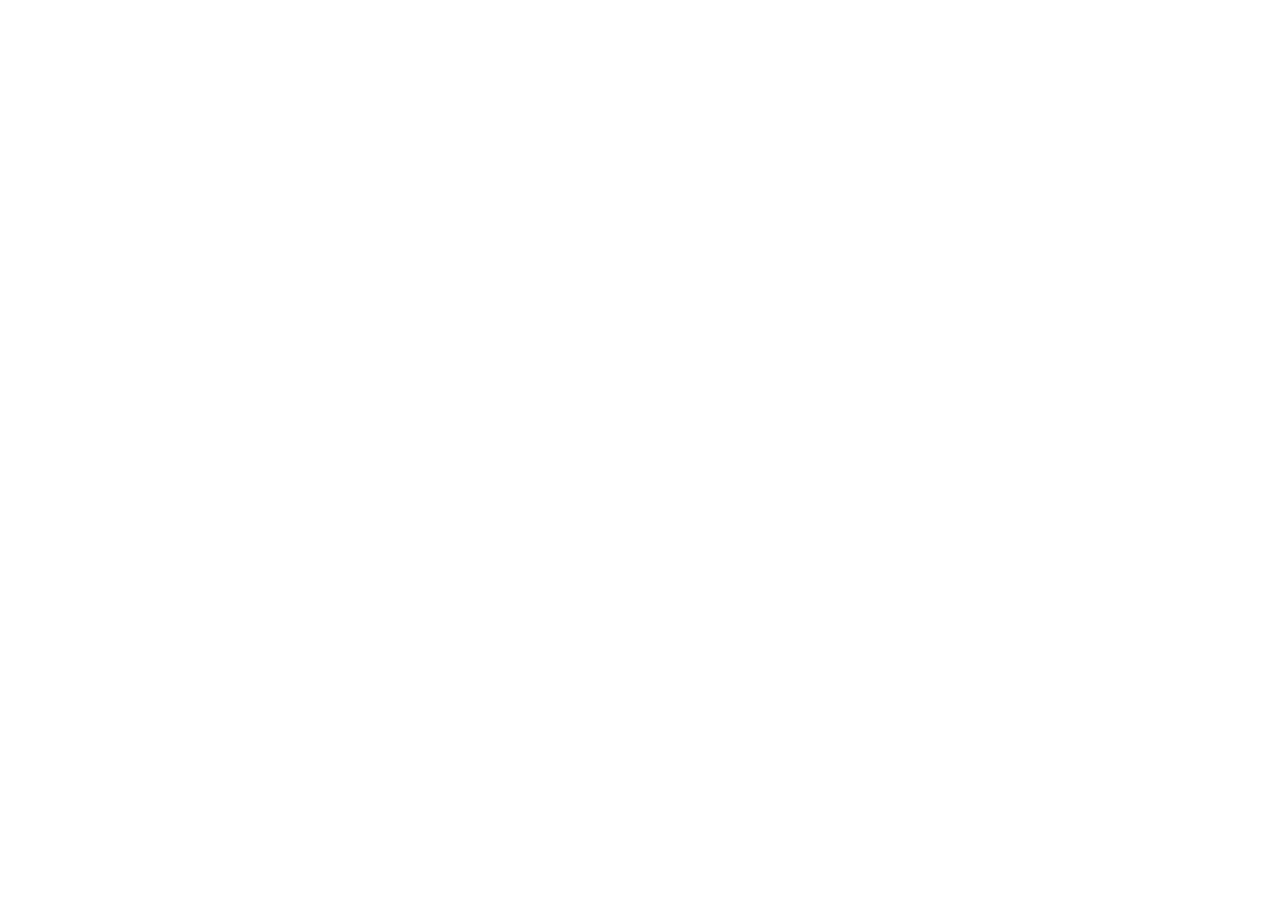
==== commit 138c4694: "Renvoi vers orinergie.vercel.app" ====
--- a/index.html
+++ b/index.html
@@ -2,1263 +2,20 @@
 <html lang="fr">
   <head>
     <meta charset="utf-8" />
-    <meta name="viewport" content="width=device-width, initial-scale=1, viewport-fit=cover" />
-    <title>Orinergie · L’explorateur de l’énergétique traditionnelle chinoise</title>
-    <meta
-      name="description"
-      content="Orinergie, l’explorateur de l’énergétique traditionnelle chinoise : explorez les relations entre observations, fonctions énergétiques, méridiens et points."
-    />
-    <link rel="manifest" href="manifest.webmanifest" />
-    <meta name="theme-color" content="#f8f7f3" />
-    <link rel="icon" type="image/png" sizes="192x192" href="assets/icon-192.png" />
-    <link rel="icon" type="image/png" sizes="512x512" href="assets/icon-512.png" />
-    <link rel="apple-touch-icon" href="assets/apple-touch-icon.png" />
-    <meta name="apple-mobile-web-app-capable" content="yes" />
-    <meta name="mobile-web-app-capable" content="yes" />
-    <meta name="apple-mobile-web-app-title" content="Orinergie" />
-    <meta name="apple-mobile-web-app-status-bar-style" content="default" />
-    <script type="module" crossorigin src="./assets/index-CiXemWtN.js"></script>
-    <link rel="stylesheet" crossorigin href="./assets/index-BJpYvKDV.css">
-  <script id="vite-plugin-pwa:register-sw" src="./registerSW.js"></script></head>
+    <meta name="viewport" content="width=device-width, initial-scale=1" />
+    <meta name="robots" content="noindex" />
+    <title>Orinergie a changé d'adresse</title>
+    <link rel="canonical" href="https://orinergie.vercel.app/" />
+    <!-- Garde l'écran demandé (#/corps, #/cas…) ; sans JavaScript, le meta refresh prend le relais. -->
+    <script>
+      location.replace('https://orinergie.vercel.app/' + location.hash);
+    </script>
+    <meta http-equiv="refresh" content="0; url=https://orinergie.vercel.app/" />
+  </head>
   <body>
-    <a class="skip-link" href="#view-home">Aller au contenu principal</a>
-    <div class="app-shell">
-      <header class="topbar">
-        <a class="brand-lockup" href="#/" data-view="home" aria-label="Orinergie, accueil">
-          <span class="brand-mark" aria-hidden="true">
-            <svg viewBox="0 0 44 44" role="img">
-              <circle cx="22" cy="22" r="19"></circle>
-              <path d="M7 24c5-3 8-3 13 0s9 3 17-1"></path>
-              <path d="M8 29c6-2 10-1 14 1 5 3 9 2 14-1"></path>
-              <path d="M15 10c4 3 5 7 4 12"></path>
-            </svg>
-          </span>
-          <span>
-            <strong>Orinergie</strong>
-            <small>Explorer · Comprendre · Relier</small>
-          </span>
-        </a>
-
-        <div class="search-cluster">
-          <form class="global-search" id="search-form" role="search">
-            <span class="search-glyph" aria-hidden="true">
-              <svg viewBox="0 0 24 24">
-                <circle cx="11" cy="11" r="6.5"></circle>
-                <path d="m16 16 4 4"></path>
-              </svg>
-            </span>
-            <input
-              id="q"
-              type="search"
-              inputmode="search"
-              placeholder="Point, méridien, notion…"
-              autocomplete="off"
-              autocapitalize="none"
-              spellcheck="false"
-              aria-label="Recherche directe : un point, un méridien, une fonction, une notion"
-            />
-            <kbd>Entrée</kbd>
-            <button type="submit" id="search-submit" aria-label="Lancer la recherche">
-              <svg viewBox="0 0 24 24" aria-hidden="true">
-                <circle cx="11" cy="11" r="6.5"></circle>
-                <path d="m16 16 4 4"></path>
-              </svg>
-            </button>
-          </form>
-          <div class="suggest" id="suggest" aria-label="Recherches suggérées">
-            <button type="button" class="chip" data-q="digestion lente">digestion lente</button>
-            <button type="button" class="chip" data-q="céphalée">céphalée</button>
-            <button type="button" class="chip" data-q="fatigue">fatigue</button>
-            <button type="button" class="chip" data-q="nausée">nausée</button>
-            <button type="button" class="chip" data-q="lombalgie">lombalgie</button>
-          </div>
-          <div id="results" class="sr-only" aria-live="polite"></div>
-        </div>
-
-        <div class="top-actions">
-          <button
-            type="button"
-            class="top-action"
-            data-view="sources"
-            aria-label="Consulter les sources"
-          >
-            <svg viewBox="0 0 24 24" aria-hidden="true">
-              <path d="M4 5.5c2.8-.9 5.4-.5 8 1.2v12c-2.6-1.7-5.2-2.1-8-1.2z"></path>
-              <path d="M20 5.5c-2.8-.9-5.4-.5-8 1.2v12c2.6-1.7 5.2-2.1 8-1.2z"></path>
-            </svg>
-            <span>Sources</span>
-          </button>
-          <button
-            type="button"
-            class="top-action top-settings"
-            data-open-settings
-            aria-haspopup="dialog"
-            aria-controls="settings-dialog"
-            aria-label="Paramètres"
-            title="Paramètres"
-          >
-            <svg viewBox="0 0 24 24" aria-hidden="true">
-              <circle cx="12" cy="12" r="3"></circle>
-              <path
-                d="M19.4 15a1.7 1.7 0 0 0 .3 1.8l.1.1a2 2 0 1 1-2.8 2.8l-.1-.1a1.7 1.7 0 0 0-1.8-.3 1.7 1.7 0 0 0-1 1.5V21a2 2 0 1 1-4 0v-.1a1.7 1.7 0 0 0-1.1-1.5 1.7 1.7 0 0 0-1.8.3l-.1.1a2 2 0 1 1-2.8-2.8l.1-.1a1.7 1.7 0 0 0 .3-1.8 1.7 1.7 0 0 0-1.5-1H3a2 2 0 1 1 0-4h.1a1.7 1.7 0 0 0 1.5-1.1 1.7 1.7 0 0 0-.3-1.8l-.1-.1a2 2 0 1 1 2.8-2.8l.1.1a1.7 1.7 0 0 0 1.8.3H9a1.7 1.7 0 0 0 1-1.5V3a2 2 0 1 1 4 0v.1a1.7 1.7 0 0 0 1 1.5 1.7 1.7 0 0 0 1.8-.3l.1-.1a2 2 0 1 1 2.8 2.8l-.1.1a1.7 1.7 0 0 0-.3 1.8V9a1.7 1.7 0 0 0 1.5 1H21a2 2 0 1 1 0 4h-.1a1.7 1.7 0 0 0-1.5 1Z"
-              ></path>
-            </svg>
-          </button>
-          <button
-            type="button"
-            class="top-action"
-            id="install"
-            title="Installer l'application"
-            hidden
-          >
-            <svg viewBox="0 0 24 24" aria-hidden="true">
-              <path d="M12 3v12m0 0 4-4m-4 4-4-4"></path>
-              <path d="M5 17v3h14v-3"></path>
-            </svg>
-            <span>Installer</span>
-          </button>
-        </div>
-      </header>
-
-      <aside class="primary-rail" aria-label="Navigation principale">
-        <nav>
-          <button
-            type="button"
-            class="rail-item is-active"
-            data-view="home"
-            data-nav-view="home"
-            aria-current="page"
-          >
-            <svg viewBox="0 0 24 24" aria-hidden="true">
-              <path d="m3 11 9-7 9 7"></path>
-              <path d="M5 10v10h14V10M9 20v-6h6v6"></path>
-            </svg>
-            <span>Accueil</span>
-          </button>
-          <button
-            type="button"
-            class="rail-item"
-            data-view="atlas"
-            data-nav-view="atlas"
-            data-action="focus-body"
-          >
-            <svg viewBox="0 0 24 24" aria-hidden="true">
-              <circle cx="12" cy="5" r="2.3"></circle>
-              <path d="M12 7.5v6M7 10l5 2 5-2M9 21l3-7 3 7"></path>
-            </svg>
-            <span>Corps</span>
-          </button>
-          <button type="button" class="rail-item" data-view="case" data-nav-view="case">
-            <svg viewBox="0 0 24 24" aria-hidden="true">
-              <path
-                d="M4 5h11a2 2 0 0 1 2 2v5a2 2 0 0 1-2 2H9l-4 3v-3H4a2 2 0 0 1-2-2V7a2 2 0 0 1 2-2Z"
-              ></path>
-              <path d="M19 9h1a2 2 0 0 1 2 2v5a2 2 0 0 1-2 2h-1v3l-3-3h-4"></path>
-            </svg>
-            <span>Décrypter un cas</span>
-          </button>
-          <button
-            type="button"
-            class="rail-item"
-            data-view="search"
-            data-nav-view="search"
-            data-nav-mode="documentary"
-            data-open-referentiel
-            hidden
-          >
-            <svg viewBox="0 0 24 24" aria-hidden="true">
-              <path d="M4 5.5c2.8-.9 5.4-.5 8 1.2v12c-2.6-1.7-5.2-2.1-8-1.2z"></path>
-              <path d="M20 5.5c-2.8-.9-5.4-.5-8 1.2v12c2.6-1.7 5.2-2.1 8-1.2z"></path>
-            </svg>
-            <span>Référentiel</span>
-          </button>
-        </nav>
-        <button type="button" class="rail-collapse" id="rail-collapse" aria-pressed="false">
-          <svg viewBox="0 0 24 24" aria-hidden="true">
-            <path d="m14 6-6 6 6 6"></path>
-          </svg>
-          <span>Réduire</span>
-        </button>
-      </aside>
-
-      <main class="entry-view home-view view" id="view-home" tabindex="-1">
-        <section class="home-page-shell" aria-labelledby="home-title">
-          <header class="home-hero">
-            <p class="home-descriptor">L’explorateur de l’énergétique traditionnelle chinoise</p>
-            <h1 id="home-title" data-view-heading tabindex="-1">
-              Du corps aux symptômes, explorez les liens.
-            </h1>
-            <p class="home-intro">
-              Explorez le corps en 3D ou décrivez un cas pour découvrir différentes pistes de
-              lecture en énergétique traditionnelle chinoise.
-            </p>
-          </header>
-
-          <ul class="home-doors" aria-label="Choisir une voie">
-            <li>
-              <button
-                type="button"
-                class="home-door"
-                data-home-door="body"
-                data-view="atlas"
-                data-action="focus-body"
-              >
-                <span class="home-door-icon" aria-hidden="true">
-                  <svg viewBox="0 0 48 48">
-                    <circle cx="24" cy="8" r="4.2"></circle>
-                    <path d="M24 13v15M14 18l10 4 10-4M18 43l6-15 6 15"></path>
-                    <ellipse cx="24" cy="26" rx="19" ry="6.5"></ellipse>
-                  </svg>
-                </span>
-                <strong>Explorer le corps en 3D</strong>
-                <span class="home-door-text"
-                  >Sélectionnez une région du corps et explorez-la en détail.</span
-                >
-                <span class="home-door-action">Explorer le corps <b aria-hidden="true">→</b></span>
-              </button>
-            </li>
-            <li>
-              <button type="button" class="home-door" data-home-door="case" data-view="case">
-                <span class="home-door-icon" aria-hidden="true">
-                  <svg viewBox="0 0 48 48">
-                    <path
-                      d="M7 10h24a4 4 0 0 1 4 4v10a4 4 0 0 1-4 4H17l-7 6v-6H7a4 4 0 0 1-4-4V14a4 4 0 0 1 4-4Z"
-                    ></path>
-                    <path
-                      d="M39 18h2a4 4 0 0 1 4 4v10a4 4 0 0 1-4 4h-2v5l-6-5h-9a4 4 0 0 1-4-4v-2"
-                    ></path>
-                    <path d="M11 17h16M11 22h10"></path>
-                  </svg>
-                </span>
-                <strong>Décrypter un cas</strong>
-                <span class="home-door-text"
-                  >Décrivez vos observations et explorez différentes pistes énergétiques.</span
-                >
-                <span class="home-door-action"
-                  >Explorer les pistes <b aria-hidden="true">→</b></span
-                >
-              </button>
-            </li>
-            <li>
-              <div class="home-door is-disabled" aria-disabled="true" data-home-door="theme">
-                <span class="home-door-icon" aria-hidden="true">
-                  <svg viewBox="0 0 48 48">
-                    <path d="M6 9c6-2 12-1 18 3v28c-6-4-12-5-18-3Z"></path>
-                    <path d="M42 9c-6-2-12-1-18 3v28c6-4 12-5 18-3Z"></path>
-                  </svg>
-                </span>
-                <strong>Approfondir un thème</strong>
-                <span class="home-door-text"
-                  >Explorez les notions et les systèmes traditionnels.</span
-                >
-                <em class="home-door-badge">En préparation</em>
-              </div>
-            </li>
-          </ul>
-        </section>
-      </main>
-
-      <main class="entry-view case-view view" id="view-case" tabindex="-1" hidden>
-        <section class="case-shell" id="case-shell" aria-labelledby="case-title" data-state="empty">
-          <header class="case-intro">
-            <h1 id="case-title" data-view-heading tabindex="-1">
-              Par quoi souhaitez-vous commencer ?
-            </h1>
-            <p>
-              Un simple symptôme, quelques observations ou une anamnèse complète : décrivez
-              librement ce que vous souhaitez explorer.
-            </p>
-            <p class="case-intro-hint">
-              Plus votre description sera précise et détaillée, plus nous pourrons affiner les
-              pistes de réflexion.
-            </p>
-          </header>
-
-          <div class="case-bar" id="case-bar" hidden>
-            <button type="button" class="case-bar-home" data-view="home">
-              <span aria-hidden="true">←</span> Accueil
-            </button>
-            <strong>Décrypter un cas</strong>
-            <button type="button" class="case-bar-new" id="case-new">Nouveau cas</button>
-          </div>
-
-          <ol
-            class="case-thread"
-            id="case-thread"
-            aria-label="Conversation"
-            aria-live="polite"
-          ></ol>
-
-          <div class="case-dock">
-            <p class="case-error" id="case-error" role="alert" hidden></p>
-            <div
-              class="case-suggestions"
-              id="case-suggestions"
-              role="group"
-              aria-label="Réponses suggérées"
-              hidden
-            ></div>
-            <form class="case-composer" id="case-form">
-              <label class="sr-only" for="case-input" id="case-input-label"
-                >Ce que vous souhaitez explorer</label
-              >
-              <textarea
-                id="case-input"
-                rows="2"
-                placeholder="Ex. : “Insomnies” ou décrivez l'ensemble du cas de votre patient…"
-                autocomplete="off"
-                spellcheck="true"
-                enterkeyhint="send"
-              ></textarea>
-              <button type="submit" id="case-send" disabled>
-                <span>Explorer</span>
-                <svg viewBox="0 0 24 24" aria-hidden="true">
-                  <path d="M4 12h15M13 6l6 6-6 6"></path>
-                </svg>
-              </button>
-            </form>
-            <div class="case-actions" id="case-actions" hidden>
-              <button type="button" id="case-unable">Je ne sais pas</button>
-              <button type="button" id="case-explore">Voir le raisonnement du moteur</button>
-              <button type="button" id="case-stop">Arrêter les questions</button>
-            </div>
-          </div>
-
-          <footer class="case-foot">
-            <ul class="case-engines" id="case-engines" aria-label="État des moteurs"></ul>
-            <label id="case-code-field" class="case-code" hidden>
-              Code d'accès du serveur
-              <input
-                type="password"
-                id="case-code"
-                autocomplete="off"
-                autocapitalize="off"
-                autocorrect="off"
-                spellcheck="false"
-              />
-            </label>
-            <label class="case-debug-toggle">
-              <input type="checkbox" id="case-debug" />
-              Mode Debug
-            </label>
-            <p class="case-safety">
-              Outil d'exploration : ni diagnostic, ni protocole. Les pistes restent des hypothèses
-              tant qu'elles ne sont pas validées. Rien n'est conservé après la session.
-            </p>
-          </footer>
-          <section class="case-debug" id="case-debug-panel" hidden></section>
-        </section>
-      </main>
-
-      <main class="entry-view search-page view" id="view-search" tabindex="-1" hidden>
-        <section class="entry-page-shell search-page-shell" aria-labelledby="search-page-title">
-          <nav class="entry-breadcrumb" aria-label="Fil d'Ariane">
-            <button type="button" data-view="home">Accueil</button>
-            <span aria-hidden="true">/</span>
-            <span id="search-breadcrumb-current" aria-current="page">Référentiel</span>
-          </nav>
-
-          <div class="search-page-heading">
-            <span class="entry-kicker" id="search-page-kicker">Recherche directe</span>
-            <h1 id="search-page-title" data-view-heading tabindex="-1">Référentiel</h1>
-            <p id="search-page-lede">
-              Vous savez ce que vous cherchez : trouvez l'information dans la base disponible.
-            </p>
-          </div>
-
-          <fieldset class="search-mode-picker">
-            <legend>Point de départ</legend>
-            <div class="search-mode-options">
-              <button
-                type="button"
-                class="is-active"
-                data-search-mode="documentary"
-                aria-pressed="true"
-              >
-                <span>Référentiel</span>
-                <small>Je sais ce que je cherche</small>
-              </button>
-              <button type="button" data-search-mode="analysis" aria-pressed="false">
-                <span>Raisonnement</span>
-                <small>Je pars de ce que j'observe</small>
-              </button>
-            </div>
-          </fieldset>
-
-          <div class="search-page-card">
-            <p id="search-mode-description">
-              Trouvez des points et régions dans la base disponible, sans ouvrir le raisonnement.
-            </p>
-            <section id="clarifier" class="clarifier" aria-labelledby="clarifier-title" hidden>
-              <div class="clarifier-head">
-                <h2 id="clarifier-title">Clarification de la plainte</h2>
-                <label class="clarifier-debug-toggle">
-                  <input type="checkbox" id="clarifier-debug" checked />
-                  Mode Debug
-                </label>
-              </div>
-              <div class="clarifier-assistant">
-                <p id="clarifier-assistant-status" role="status"></p>
-                <label class="clarifier-debug-toggle" hidden>
-                  <input type="checkbox" id="clarifier-assistant" checked />
-                  Utiliser le modèle de langage
-                </label>
-                <label id="clarifier-code-field" class="clarifier-code" hidden>
-                  Code d'accès
-                  <input
-                    type="password"
-                    id="clarifier-code"
-                    autocomplete="off"
-                    autocapitalize="off"
-                    autocorrect="off"
-                    spellcheck="false"
-                  />
-                </label>
-              </div>
-              <p>
-                Saisissez la plainte avec les mots du patient. Une seule question à la fois, puis
-                une synthèse factuelle : aucune interprétation d'acupuncture, aucun diagnostic.
-              </p>
-              <ol id="clarifier-log" class="clarifier-log" aria-live="polite" hidden></ol>
-              <p id="clarifier-error" class="clarifier-error" role="alert" hidden></p>
-              <form id="clarifier-form" class="clarifier-form">
-                <div
-                  id="clarifier-suggestions"
-                  class="clarifier-suggestions"
-                  role="group"
-                  aria-label="Réponses suggérées"
-                ></div>
-                <div class="clarifier-input-field">
-                  <label id="clarifier-input-label" for="clarifier-input">Plainte du patient</label>
-                  <textarea id="clarifier-input" rows="3" autocomplete="off"></textarea>
-                </div>
-                <div class="clarifier-actions">
-                  <button type="submit" id="clarifier-send" disabled>Commencer</button>
-                  <button type="button" id="clarifier-unable" hidden>Je ne sais pas</button>
-                  <button type="button" id="clarifier-stop" hidden>Arrêter et synthétiser</button>
-                  <button type="button" id="clarifier-reset">Recommencer</button>
-                </div>
-              </form>
-              <section
-                id="clarifier-synthesis"
-                class="clarifier-synthesis"
-                aria-live="polite"
-                hidden
-              ></section>
-              <section id="clarifier-debug-panel" class="clarifier-debug" hidden></section>
-            </section>
-            <section
-              id="clinical-v3"
-              class="clinical-v3"
-              aria-labelledby="clinical-v3-title"
-              hidden
-            >
-              <h2 id="clinical-v3-title">Traduction descriptive V3</h2>
-              <p>
-                Décrivez un cas fictif. La lecture sépare ce qui est exprimé de ce qui reste inconnu
-                ; elle ne choisit ni diagnostic, ni traitement, ni point.
-              </p>
-              <label for="clinical-v3-input">Description du cas</label>
-              <textarea
-                id="clinical-v3-input"
-                rows="4"
-                autocomplete="off"
-                placeholder="Ex. ventre gonflé + fatigue après repas"
-              ></textarea>
-              <div class="clinical-v3-actions">
-                <button type="button" id="clinical-v3-run" disabled>
-                  Traduire les observations
-                </button>
-                <button type="button" id="clinical-v3-clear">Effacer</button>
-              </div>
-              <p id="clinical-v3-status" role="status" aria-live="polite"></p>
-              <div id="clinical-v3-result" hidden></div>
-            </section>
-            <p id="search-guided-context" class="search-guided-context" hidden>
-              Parcours guidé existant : saisissez un motif court pour ouvrir les grilles manuelles.
-            </p>
-            <form id="search-page-form" class="search-page-form" role="search">
-              <label id="search-page-q-label" for="search-page-q"
-                >Terme, indication, fonction, code ou région</label
-              >
-              <div class="search-page-field">
-                <span aria-hidden="true">
-                  <svg viewBox="0 0 24 24">
-                    <circle cx="11" cy="11" r="6.5"></circle>
-                    <path d="m16 16 4 4"></path>
-                  </svg>
-                </span>
-                <input
-                  id="search-page-q"
-                  type="search"
-                  inputmode="search"
-                  placeholder="Ex. céphalée, insomnie, E36, jambe…"
-                  autocomplete="off"
-                  spellcheck="false"
-                />
-              </div>
-              <button type="submit" id="search-page-submit">Afficher les correspondances</button>
-            </form>
-            <div id="search-zone" class="search-zone" hidden>
-              <span id="search-zone-label"></span>
-              <button type="button" id="search-zone-clear" aria-label="Retirer le filtre de zone">
-                Retirer ×
-              </button>
-              <small
-                >Seule la région est filtrée ; côté et face ne sont pas encore renseignés.</small
-              >
-            </div>
-            <section
-              id="search-region-matches"
-              class="search-region-matches"
-              aria-labelledby="search-region-title"
-              hidden
-            >
-              <h2 id="search-region-title">Ouvrir une région anatomique</h2>
-              <p>Choisissez une zone du mannequin. Cette action ne sélectionne aucun point.</p>
-              <div id="search-region-face-field" class="search-region-face" hidden>
-                <label for="search-region-face">Face du plan local</label>
-                <select id="search-region-face">
-                  <option value="anterior">Antérieure</option>
-                  <option value="posterior">Postérieure</option>
-                  <option value="medial">Médiale</option>
-                  <option value="lateral">Latérale</option>
-                </select>
-              </div>
-              <div id="search-region-options" class="search-region-options"></div>
-            </section>
-            <section
-              id="search-notion-matches"
-              class="search-region-matches search-notion-matches"
-              aria-labelledby="search-notion-title"
-              hidden
-            >
-              <h2 id="search-notion-title">Notions</h2>
-              <p>Écrites selon la transcription choisie dans les Paramètres.</p>
-              <ul id="search-notion-options"></ul>
-            </section>
-            <div id="search-page-suggest" class="search-page-suggest" aria-label="Exemples">
-              <button type="button" data-q="digestion lente">digestion lente</button>
-              <button type="button" data-q="céphalée">céphalée</button>
-              <button type="button" data-q="fatigue">fatigue</button>
-              <button type="button" data-q="E36">E36</button>
-            </div>
-            <p id="search-page-status" class="search-page-status" role="status" aria-live="polite">
-              Saisissez un terme pour consulter les correspondances documentaires.
-            </p>
-          </div>
-
-          <section
-            class="search-referentiel"
-            data-referentiel-index
-            aria-labelledby="search-referentiel-title"
-          >
-            <h2 id="search-referentiel-title">Explorer le référentiel</h2>
-            <div class="referentiel-pills" data-referentiel-list></div>
-            <div class="referentiel-detail" data-referentiel-detail aria-live="polite" hidden></div>
-          </section>
-
-          <aside class="search-safety-note">
-            <strong>Repère de fonctionnement</strong>
-            <p>
-              Le référentiel affiche uniquement les données disponibles. Le raisonnement accompagne
-              le praticien : il ne produit ni diagnostic, ni prescription, ni sélection automatique
-              de point.
-            </p>
-          </aside>
-        </section>
-      </main>
-
-      <main class="entry-view sources-view view" id="view-sources" tabindex="-1" hidden>
-        <section class="entry-page-shell sources-page-shell" aria-labelledby="source-title">
-          <button type="button" class="source-back" id="source-back" data-source-back>
-            Retour à l’accueil
-          </button>
-          <header class="source-header">
-            <span class="entry-kicker">Source</span>
-            <h1 id="source-title" data-view-heading tabindex="-1">Sources et provenances</h1>
-            <p id="source-offline" role="status" hidden>
-              Hors ligne : les données locales restent disponibles ; les liens externes ne le sont
-              pas.
-            </p>
-          </header>
-          <div id="source-content"></div>
-          <button type="button" class="source-feedback-link" data-view="feedback">
-            Signaler une correction ou une amélioration
-          </button>
-        </section>
-      </main>
-
-      <main class="entry-view feedback-view view" id="view-feedback" tabindex="-1" hidden>
-        <section class="entry-page-shell feedback-page-shell" aria-labelledby="feedback-title">
-          <button type="button" class="source-back" id="feedback-back">Retour</button>
-          <header class="feedback-header">
-            <span class="entry-kicker">Retour utilisateur</span>
-            <h1 id="feedback-title" data-view-heading tabindex="-1">
-              Signaler une correction ou une amélioration
-            </h1>
-            <p>
-              L'envoi direct n'est pas encore disponible. Le contenu peut être copié et transmis à
-              l'équipe du projet.
-            </p>
-          </header>
-          <p class="feedback-safety" id="feedback-safety">
-            Ne saisissez aucune donnée de patient ni de cas clinique identifiable. Ce brouillon
-            n'est ni envoyé ni enregistré.
-          </p>
-          <p class="feedback-context" id="feedback-context"></p>
-          <form id="feedback-form" novalidate>
-            <label for="feedback-kind">Type de retour <span aria-hidden="true">*</span></label>
-            <select id="feedback-kind" required aria-required="true">
-              <option value="">Choisir un type</option>
-              <option value="correction">Correction de contenu</option>
-              <option value="amelioration">Amélioration</option>
-              <option value="probleme">Problème technique</option>
-            </select>
-            <label for="feedback-element">Élément concerné</label>
-            <input id="feedback-element" type="text" maxlength="160" autocomplete="off" />
-            <label for="feedback-description">Description <span aria-hidden="true">*</span></label>
-            <textarea
-              id="feedback-description"
-              rows="6"
-              maxlength="2000"
-              required
-              aria-required="true"
-              aria-describedby="feedback-safety"
-            ></textarea>
-            <label for="feedback-source">Source ou précision utile</label>
-            <textarea id="feedback-source" rows="3" maxlength="600"></textarea>
-            <button type="submit" class="feedback-copy-button">Copier le retour</button>
-            <p id="feedback-status" role="status" aria-live="polite"></p>
-          </form>
-          <div id="feedback-manual" hidden>
-            <label for="feedback-copy-text">Texte à copier manuellement</label>
-            <textarea id="feedback-copy-text" rows="10" readonly></textarea>
-          </div>
-        </section>
-      </main>
-
-      <main class="entry-view view" id="view-administration" tabindex="-1" hidden>
-        <section class="entry-page-shell sources-page-shell" aria-labelledby="administration-title">
-          <header class="source-header">
-            <span class="entry-kicker">Administration</span>
-            <h1 id="administration-title" data-view-heading tabindex="-1">
-              Administration indisponible dans cette version.
-            </h1>
-            <p>
-              Aucun compte, rôle ou service d’administration n’est activé dans cette version de
-              l’application.
-            </p>
-          </header>
-          <button type="button" class="source-feedback-link" data-view="home">
-            Retour à l’accueil
-          </button>
-        </section>
-      </main>
-
-      <main class="clinical-workspace view" id="view-atlas" tabindex="-1" hidden>
-        <aside
-          class="explorer-layers panel"
-          id="explorer-layers"
-          aria-labelledby="explorer-layers-title"
-          hidden
-        >
-          <header class="explorer-layers-head">
-            <h2 id="explorer-layers-title">Calques</h2>
-            <button
-              type="button"
-              class="explorer-icon-button"
-              id="explorer-layers-close"
-              aria-label="Fermer les calques"
-            >
-              <svg viewBox="0 0 24 24" aria-hidden="true">
-                <path d="m6 6 12 12M18 6 6 18"></path>
-              </svg>
-            </button>
-          </header>
-          <button type="button" class="explorer-hide-all" id="explorer-hide-all">
-            Tout masquer
-          </button>
-          <div class="explorer-layer-tree" id="explorer-layer-tree"></div>
-          <p class="explorer-layers-note">
-            Un calque n'est activable que si ses tracés ou ses points sont disponibles et validés.
-            Les autres restent visibles, grisés, avec la mention « À venir ».
-          </p>
-        </aside>
-
-        <section class="anatomy-panel panel" id="anatomy-panel" aria-labelledby="anatomy-title">
-          <header class="panel-heading">
-            <div>
-              <span class="panel-kicker">Navigation anatomique</span>
-              <h2 id="anatomy-title">Vue globale</h2>
-            </div>
-            <div class="anatomy-heading-actions">
-              <button
-                type="button"
-                class="anatomy-close"
-                id="anatomy-close"
-                aria-label="Fermer la navigation anatomique"
-              >
-                <svg viewBox="0 0 24 24" aria-hidden="true">
-                  <path d="m6 6 12 12M18 6 6 18"></path>
-                </svg>
-              </button>
-            </div>
-          </header>
-
-          <div class="anatomy-map">
-            <svg
-              id="body-navigator"
-              viewBox="0 0 100 200"
-              role="group"
-              aria-label="Mannequin anatomique interactif : sélectionnez une zone pour zoomer dans le modèle 3D"
-            ></svg>
-          </div>
-          <p class="anatomy-asset-missing" id="anatomy-asset-missing" hidden>
-            Le mannequin 2D est indisponible. Utilisez la liste des zones ci-dessous.
-          </p>
-
-          <div class="anatomy-status">
-            <span>Zone active</span>
-            <strong id="anatomy-region">Corps entier</strong>
-          </div>
-          <details class="anatomy-zone-list" id="anatomy-zone-list">
-            <summary>Liste des zones</summary>
-            <div id="anatomy-zone-options" aria-label="Zones anatomiques"></div>
-          </details>
-        </section>
-
-        <section class="viewer-panel panel" aria-labelledby="viewer-title">
-          <div class="explorer-toolbar">
-            <h1 class="explorer-title" id="explorer-title" data-view-heading tabindex="-1">
-              Explorer le corps
-            </h1>
-            <div class="explorer-sex" role="group" aria-label="Modèle affiché">
-              <button type="button" data-explorer-sex="m" aria-pressed="true">Homme</button>
-              <button type="button" data-explorer-sex="f" aria-pressed="false">Femme</button>
-            </div>
-            <button
-              type="button"
-              class="explorer-layers-toggle"
-              id="explorer-layers-toggle"
-              aria-controls="explorer-layers"
-              aria-expanded="false"
-            >
-              <svg viewBox="0 0 24 24" aria-hidden="true">
-                <path d="m12 3 9 5-9 5-9-5Z"></path>
-                <path d="m3 13 9 5 9-5"></path>
-              </svg>
-              Calques
-            </button>
-          </div>
-          <header class="viewer-heading">
-            <div>
-              <span class="panel-kicker" id="viewer-kicker">Corps · vue 3D</span>
-              <h1 id="viewer-title" data-view-heading tabindex="-1">Choisir une zone du corps</h1>
-              <p id="body-region">
-                Choisissez une zone sur le mannequin ou dans la liste, ou faites pivoter le modèle.
-              </p>
-            </div>
-            <div class="viewer-heading-actions">
-              <span class="precision-badge" id="viewer-mode-badge">Positions approximatives</span>
-              <button type="button" class="section-back" id="explore-local-anatomy">
-                Explorer le genou
-              </button>
-              <button
-                type="button"
-                class="results-jump"
-                id="results-jump"
-                aria-controls="point-results"
-                hidden
-              >
-                <span id="results-jump-label">Voir les points</span>
-                <span aria-hidden="true">↓</span>
-              </button>
-              <button
-                type="button"
-                class="anatomy-open"
-                data-action="show-zones"
-                aria-controls="anatomy-panel"
-                aria-expanded="false"
-              >
-                <svg viewBox="0 0 24 24" aria-hidden="true">
-                  <circle cx="12" cy="5" r="2.3"></circle>
-                  <path d="M12 7.5v6M7 10l5 2 5-2M9 21l3-7 3 7"></path>
-                </svg>
-                Zones
-              </button>
-            </div>
-          </header>
-
-          <nav
-            class="body-section-nav"
-            id="body-section-nav"
-            aria-label="Plan anatomique local"
-            hidden
-          >
-            <button type="button" class="section-back" id="body-section-back">
-              <span aria-hidden="true">←</span>
-              Corps entier
-            </button>
-            <ol class="section-breadcrumb" id="body-section-breadcrumb" aria-live="polite"></ol>
-            <div class="section-faces" role="group" aria-label="Face anatomique affichée">
-              <button type="button" data-section-face="anterior">Antérieure</button>
-              <button type="button" data-section-face="posterior">Postérieure</button>
-              <button type="button" data-section-face="medial">Médiale</button>
-              <button type="button" data-section-face="lateral">Latérale</button>
-            </div>
-            <button type="button" class="section-search" id="search-in-section">
-              Rechercher dans cette zone
-            </button>
-          </nav>
-
-          <div class="body-3d-stage" id="body-3d-stage" aria-busy="true">
-            <div class="body-3d-loading" id="body-3d-loading" role="status" aria-live="polite">
-              <span aria-hidden="true"></span>
-              <strong>Préparation du corps 3D</strong>
-              <small>Chargement des structures anatomiques…</small>
-            </div>
-            <canvas
-              id="body-3d"
-              role="img"
-              tabindex="0"
-              aria-label="Modèle 3D interactif du corps humain avec squelette anatomique"
-            ></canvas>
-            <div class="body-3d-fallback" id="body-3d-fallback" hidden>
-              <strong>Visualisation 3D indisponible</strong>
-              <span>WebGL doit être activé pour afficher le modèle anatomique.</span>
-            </div>
-            <div class="stage-label" id="body-stage-label">
-              Glissez pour tourner · touchez un genou ou une jambe
-            </div>
-            <div class="explorer-stage-tools">
-              <span class="explorer-family" id="explorer-family" aria-live="polite"
-                >Vue de face</span
-              >
-              <button type="button" id="explorer-recenter">Recentrer</button>
-              <button type="button" id="explorer-whole-body">Corps entier</button>
-            </div>
-            <div
-              class="explorer-hover-label"
-              id="explorer-hover-label"
-              aria-hidden="true"
-              hidden
-            ></div>
-            <div class="stage-controls" aria-label="Contrôles de la vue 3D">
-              <button type="button" id="body-zoom-in" aria-label="Zoomer" title="Zoomer">+</button>
-              <button type="button" id="body-zoom-out" aria-label="Dézoomer" title="Dézoomer">
-                −
-              </button>
-              <button
-                type="button"
-                id="body-reset"
-                aria-label="Recentrer le modèle"
-                title="Recentrer le modèle"
-              >
-                <svg viewBox="0 0 24 24" aria-hidden="true">
-                  <circle cx="12" cy="12" r="3"></circle>
-                  <path d="M12 2v4m0 12v4M2 12h4m12 0h4"></path>
-                </svg>
-              </button>
-            </div>
-            <button
-              type="button"
-              class="body-layer-toggle"
-              id="body-skeleton"
-              aria-pressed="true"
-              aria-label="Masquer le squelette anatomique"
-              title="Masquer le squelette anatomique"
-            >
-              <svg viewBox="0 0 24 24" aria-hidden="true">
-                <path
-                  d="M12 3v18M7.5 7.2Q12 10 16.5 7.2M6.8 10Q12 13.4 17.2 10M8 13q4 2.7 8 0M9.2 17 6.5 21M14.8 17l2.7 4"
-                ></path>
-                <circle cx="12" cy="3" r="1.8"></circle>
-              </svg>
-              <span>Squelette</span>
-            </button>
-            <button
-              type="button"
-              class="body-sex"
-              id="body-sex"
-              aria-pressed="false"
-              aria-label="Afficher le modèle femme"
-              title="Afficher le modèle femme"
-            >
-              <svg viewBox="0 0 24 24" aria-hidden="true">
-                <circle cx="12" cy="8" r="4"></circle>
-                <path d="M12 12v9M8.5 17.5h7"></path>
-              </svg>
-              <span>Femme</span>
-            </button>
-          </div>
-
-          <footer class="viewer-foot">
-            <span class="viewer-legend" id="viewer-point-legend"><i></i> Point correspondant</span>
-            <span id="body-hint">Les positions sans calibration précise sont approximatives.</span>
-          </footer>
-        </section>
-
-        <section
-          class="explorer-detail panel"
-          id="explorer-detail"
-          aria-labelledby="explorer-detail-title"
-          data-state="empty"
-        >
-          <button type="button" class="explorer-detail-back" id="explorer-detail-back">
-            <span aria-hidden="true">←</span> Retour au corps entier
-          </button>
-          <header class="explorer-detail-head">
-            <div>
-              <span class="panel-kicker" id="explorer-detail-kicker">Vue agrandie</span>
-              <h2 id="explorer-detail-title" tabindex="-1">Sélectionnez une zone du corps</h2>
-            </div>
-            <button
-              type="button"
-              class="explorer-detail-expand"
-              id="explorer-detail-expand"
-              aria-pressed="false"
-              hidden
-            >
-              Agrandir
-            </button>
-          </header>
-          <div
-            class="explorer-faces"
-            id="explorer-faces"
-            role="group"
-            aria-label="Face affichée dans la vue agrandie"
-            hidden
-          ></div>
-          <div class="explorer-detail-stage" id="explorer-detail-stage">
-            <canvas id="explorer-detail-canvas" role="img" aria-label="Vue agrandie"></canvas>
-            <p class="explorer-detail-empty" id="explorer-detail-empty">
-              Sélectionnez une zone du corps
-            </p>
-          </div>
-          <p class="explorer-detail-note" id="explorer-detail-note" role="status"></p>
-          <button type="button" class="explorer-detail-local" id="explorer-detail-local" hidden>
-            Ouvrir le plan anatomique
-          </button>
-          <details class="explorer-zone-list" id="explorer-zone-list">
-            <summary>Zones de la vue <span id="explorer-zone-family">de face</span></summary>
-            <div class="explorer-zone-options" id="explorer-zone-options"></div>
-          </details>
-        </section>
-
-        <aside class="inspector-panel panel" aria-label="Inspecteur clinique">
-          <div class="inspector-tabs" role="tablist" aria-label="Contenu de l'inspecteur">
-            <button
-              type="button"
-              role="tab"
-              data-inspector-tab="reasoning"
-              aria-selected="false"
-              tabindex="-1"
-            >
-              Parcours
-            </button>
-            <button
-              type="button"
-              role="tab"
-              data-inspector-tab="view"
-              aria-selected="false"
-              tabindex="-1"
-            >
-              Vue
-            </button>
-            <button
-              type="button"
-              role="tab"
-              data-inspector-tab="layers"
-              aria-selected="false"
-              tabindex="-1"
-            >
-              Couches
-            </button>
-            <button
-              type="button"
-              role="tab"
-              data-inspector-tab="points"
-              class="is-active"
-              aria-selected="true"
-            >
-              Points
-            </button>
-            <button
-              type="button"
-              role="tab"
-              data-inspector-tab="relations"
-              aria-selected="false"
-              tabindex="-1"
-            >
-              Relations
-            </button>
-          </div>
-
-          <div class="inspector-content">
-            <section class="inspector-pane reasoning-pane" data-inspector-pane="reasoning" hidden>
-              <div id="reasoning-root"></div>
-            </section>
-            <section class="inspector-pane" data-inspector-pane="view" hidden>
-              <div class="pane-title">
-                <span>Orientation du modèle</span>
-                <small>Vue active</small>
-              </div>
-              <div class="view-grid">
-                <button type="button" class="is-active" data-preset="front">Face</button>
-                <button type="button" data-preset="back">Dos</button>
-                <button type="button" data-preset="left">Profil gauche</button>
-                <button type="button" data-preset="right">Profil droit</button>
-              </div>
-              <p class="view-help">
-                Glissez pour tourner, glissez à deux doigts pour déplacer, pincez ou utilisez + / −
-                pour zoomer.
-              </p>
-              <button type="button" class="tab-link" data-inspector-jump="layers">
-                Gérer les couches de lecture
-                <span aria-hidden="true">→</span>
-              </button>
-            </section>
-
-            <section class="inspector-pane layer-pane" data-inspector-pane="layers" hidden>
-              <div class="pane-title">
-                <span>Couches de lecture</span>
-                <small>Effet immédiat</small>
-              </div>
-              <p class="layer-intro">
-                Superposez les repères disponibles. Les réseaux sans géométrie sourcée restent
-                volontairement verrouillés.
-              </p>
-              <button
-                type="button"
-                id="layer-batch-open"
-                class="layer-batch-open"
-                aria-controls="layer-batch-panel"
-                aria-expanded="false"
-              >
-                Préparer plusieurs couches
-              </button>
-              <div id="layer-batch-panel" class="layer-batch-panel" hidden>
-                <p>
-                  La scène ne change qu'après « Appliquer ». Un changement direct de couche annule
-                  cette préparation.
-                </p>
-                <fieldset>
-                  <legend>Couches disponibles</legend>
-                  <div id="layer-batch-options"></div>
-                </fieldset>
-                <div class="layer-batch-actions">
-                  <button type="button" id="layer-batch-reset">Réinitialiser ce panneau</button>
-                  <button type="button" id="layer-batch-cancel">Annuler</button>
-                  <button type="button" id="layer-batch-apply">Appliquer</button>
-                </div>
-              </div>
-              <p id="layer-batch-status" class="layer-batch-status" role="status"></p>
-              <div id="anatomy-structures"></div>
-              <div id="clinical-layer-list" class="clinical-layer-list"></div>
-            </section>
-
-            <section class="inspector-pane" data-inspector-pane="points">
-              <div class="pane-title">
-                <span id="search-summary">Points du secteur</span>
-                <span class="pane-title-actions">
-                  <small id="result-count">0 résultat</small>
-                  <button type="button" id="modify-search" hidden>Modifier la recherche</button>
-                </span>
-              </div>
-              <div class="point-results" id="point-results">
-                <div class="inspector-empty">
-                  Saisissez une indication pour afficher les points correspondants.
-                </div>
-              </div>
-            </section>
-
-            <section class="inspector-pane" data-inspector-pane="relations" hidden>
-              <div id="relations-root"></div>
-            </section>
-
-            <div class="clinical-accordions">
-              <details open>
-                <summary>
-                  <span class="summary-icon summary-route" aria-hidden="true">
-                    <svg viewBox="0 0 24 24">
-                      <path d="M4 7h10a3 3 0 0 1 0 6H9a3 3 0 0 0 0 6h11"></path>
-                      <circle cx="4" cy="7" r="1.5"></circle>
-                      <circle cx="20" cy="19" r="1.5"></circle>
-                    </svg>
-                  </span>
-                  Sélection clinique
-                </summary>
-                <div id="selection-overview" class="detail-content">Aucun point sélectionné.</div>
-              </details>
-              <details>
-                <summary>
-                  <span class="summary-icon summary-point" aria-hidden="true">
-                    <svg viewBox="0 0 24 24">
-                      <circle cx="12" cy="10" r="4"></circle>
-                      <path d="M12 14v7"></path>
-                    </svg>
-                  </span>
-                  Localisation
-                </summary>
-                <div id="selection-location" class="detail-content">
-                  Sélectionnez un résultat pour consulter sa localisation.
-                </div>
-              </details>
-              <details>
-                <summary>
-                  <span class="summary-icon summary-element" aria-hidden="true">
-                    <svg viewBox="0 0 24 24">
-                      <circle cx="12" cy="12" r="7"></circle>
-                      <path d="M12 5a7 7 0 0 1 0 14c2-2 2-5 0-7s-2-5 0-7Z"></path>
-                    </svg>
-                  </span>
-                  Méridien et élément
-                </summary>
-                <div id="selection-meridian" class="detail-content">
-                  Aucune donnée sélectionnée.
-                </div>
-              </details>
-              <details>
-                <summary>
-                  <span class="summary-icon summary-source" aria-hidden="true">
-                    <svg viewBox="0 0 24 24">
-                      <path d="M6 4h12v16H6zM9 8h6M9 12h6M9 16h4"></path>
-                    </svg>
-                  </span>
-                  Données
-                </summary>
-                <div class="detail-content">
-                  Base de démonstration locale — à remplacer par la base clinique définitive.
-                </div>
-              </details>
-            </div>
-          </div>
-        </aside>
-      </main>
-
-      <button
-        type="button"
-        class="anatomy-backdrop"
-        id="anatomy-backdrop"
-        aria-label="Fermer la navigation anatomique"
-        hidden
-      ></button>
-
-      <nav class="mobile-nav" aria-label="Navigation mobile">
-        <button
-          type="button"
-          class="is-active"
-          data-view="home"
-          data-nav-view="home"
-          aria-current="page"
-        >
-          <svg viewBox="0 0 24 24" aria-hidden="true">
-            <path d="m3 11 9-7 9 7M5 10v10h14V10"></path>
-          </svg>
-          Accueil
-        </button>
-        <button type="button" data-view="atlas" data-nav-view="atlas" data-action="focus-body">
-          <svg viewBox="0 0 24 24" aria-hidden="true">
-            <circle cx="12" cy="5" r="2.3"></circle>
-            <path d="M12 7.5v6M7 10l5 2 5-2M9 21l3-7 3 7"></path>
-          </svg>
-          Corps
-        </button>
-        <button type="button" data-view="case" data-nav-view="case">
-          <svg viewBox="0 0 24 24" aria-hidden="true">
-            <path
-              d="M4 5h11a2 2 0 0 1 2 2v5a2 2 0 0 1-2 2H9l-4 3v-3H4a2 2 0 0 1-2-2V7a2 2 0 0 1 2-2Z"
-            ></path>
-            <path d="M19 9h1a2 2 0 0 1 2 2v5a2 2 0 0 1-2 2h-1v3l-3-3h-4"></path>
-          </svg>
-          Cas
-        </button>
-        <button
-          type="button"
-          data-view="search"
-          data-nav-view="search"
-          data-nav-mode="documentary"
-          data-open-referentiel
-          hidden
-        >
-          <svg viewBox="0 0 24 24" aria-hidden="true">
-            <path d="M4 5.5c2.8-.9 5.4-.5 8 1.2v12c-2.6-1.7-5.2-2.1-8-1.2z"></path>
-            <path d="M20 5.5c-2.8-.9-5.4-.5-8 1.2v12c2.6-1.7 5.2-2.1 8-1.2z"></path>
-          </svg>
-          Référentiel
-        </button>
-      </nav>
-
-      <div
-        class="sheet"
-        id="sheet"
-        role="dialog"
-        aria-modal="true"
-        aria-hidden="true"
-        aria-labelledby="sheet-title"
-      >
-        <button type="button" class="sheet-close" data-sheet-close aria-label="Fermer la fiche">
-          <svg viewBox="0 0 24 24" aria-hidden="true">
-            <path d="m6 6 12 12M18 6 6 18"></path>
-          </svg>
-        </button>
-        <div class="grip" aria-hidden="true"></div>
-        <div id="sheet-content"></div>
-      </div>
-
-      <div class="settings-backdrop" id="settings-backdrop" hidden></div>
-      <div
-        class="settings-dialog"
-        id="settings-dialog"
-        role="dialog"
-        aria-modal="true"
-        aria-labelledby="settings-title"
-        hidden
-      >
-        <header class="settings-head">
-          <h2 id="settings-title">Paramètres</h2>
-          <button
-            type="button"
-            class="explorer-icon-button"
-            id="settings-close"
-            aria-label="Fermer les paramètres"
-          >
-            <svg viewBox="0 0 24 24" aria-hidden="true">
-              <path d="m6 6 12 12M18 6 6 18"></path>
-            </svg>
-          </button>
-        </header>
-        <form id="settings-form" class="settings-form">
-          <fieldset>
-            <legend>Écriture des codes de points</legend>
-            <div id="settings-point-code"></div>
-          </fieldset>
-          <fieldset>
-            <legend>Transcription des termes chinois</legend>
-            <div id="settings-transcription"></div>
-            <p class="settings-note" id="settings-transcription-note"></p>
-          </fieldset>
-          <fieldset>
-            <legend>Options</legend>
-            <label class="settings-check">
-              <input type="checkbox" name="secondary" />
-              <span>Afficher une nomenclature secondaire sous le nom principal</span>
-            </label>
-            <label class="settings-check">
-              <input type="checkbox" name="hanzi" />
-              <span>Caractères chinois, lorsqu'ils sont disponibles et vérifiés</span>
-            </label>
-          </fieldset>
-          <p class="settings-note">
-            Préférences gardées sur cet appareil et appliquées immédiatement. La recherche reconnaît
-            toutes les écritures, quel que soit ce réglage.
-          </p>
-        </form>
-      </div>
-
-      <div class="toast" id="toast" role="status" aria-live="polite"></div>
-    </div>
-
+    <p>
+      Orinergie est désormais à l'adresse
+      <a href="https://orinergie.vercel.app/">orinergie.vercel.app</a>.
+    </p>
   </body>
 </html>
